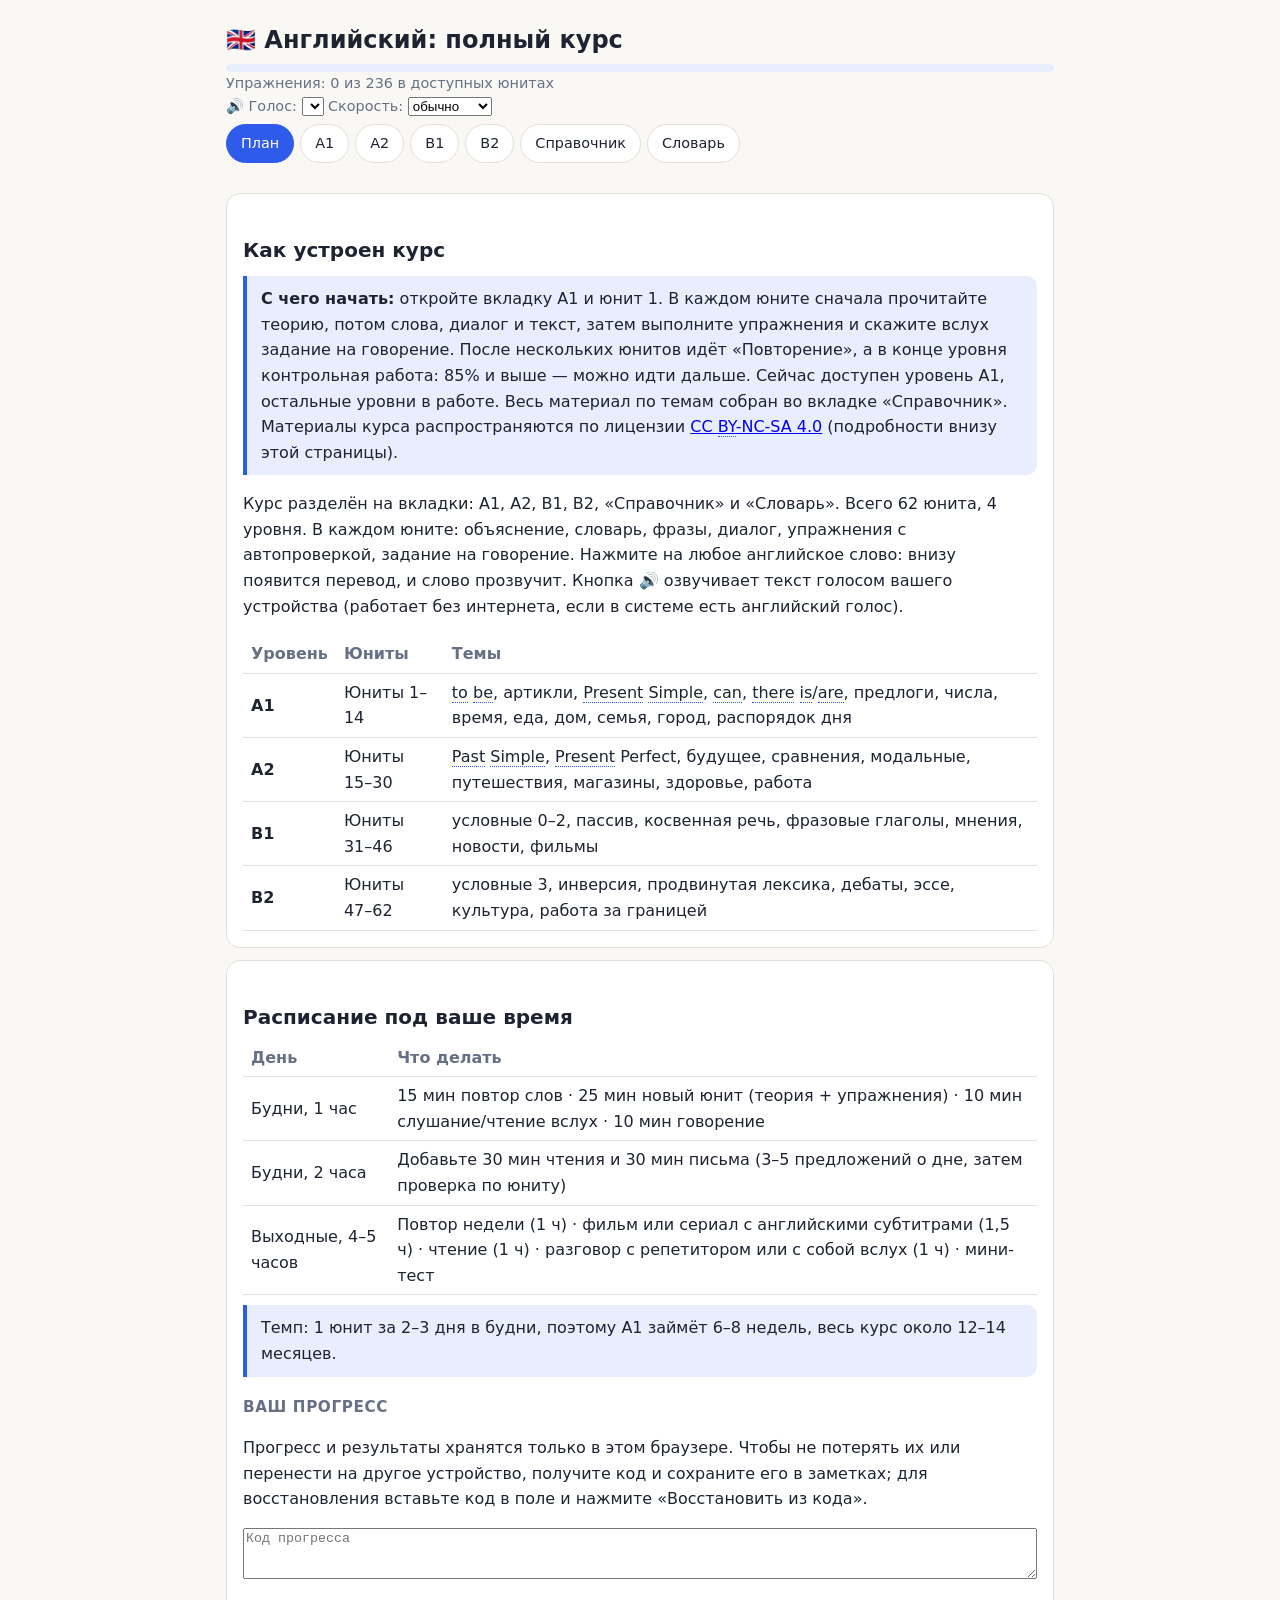
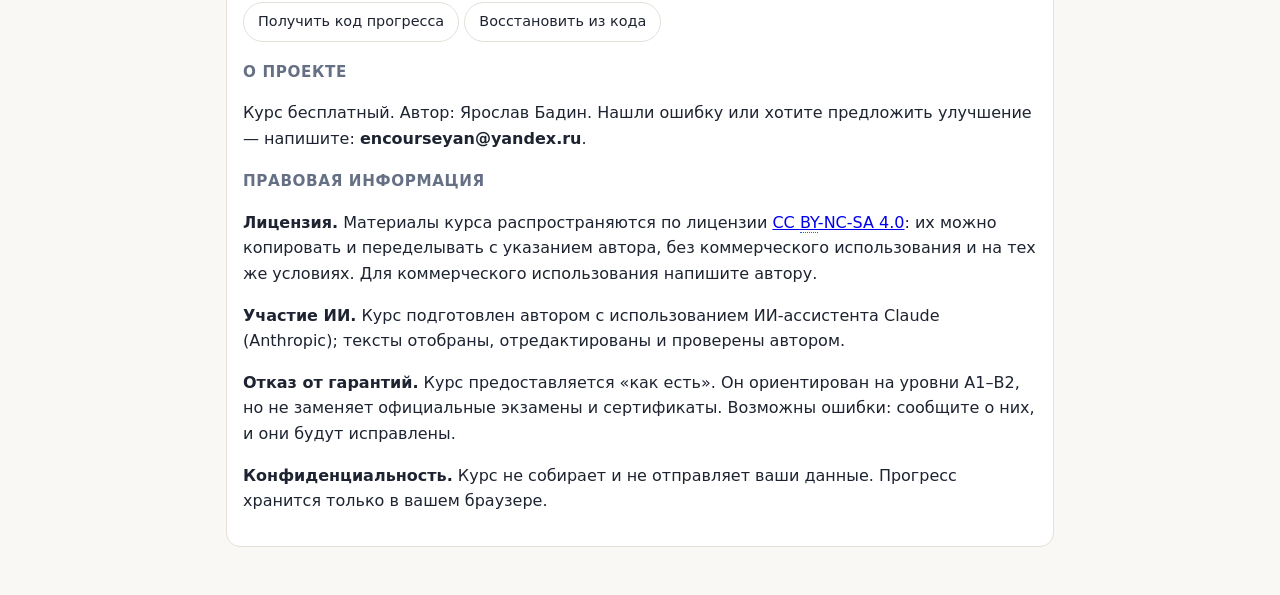
==== index.html @ 53c24121 "Rename english-course_0_1_17.html to index.html" ====
<!DOCTYPE html>
<html lang="ru"><head><meta charset="utf-8">
<meta name="viewport" content="width=device-width, initial-scale=1, viewport-fit=cover">
<title>Английский: полный курс (офлайн)</title>
<style>
:root{--bg:#faf8f4;--cd:#fff;--tx:#1d2330;--mu:#667085;--ac:#2f5bea;--a2:#e8eefe;--bd:#e4e0d8;--ok:#1f9d6b;--bad:#d64545}
@media (prefers-color-scheme:dark){:root{--bg:#14171f;--cd:#1c212c;--tx:#e8eaf0;--mu:#9aa3b5;--ac:#7c9bff;--a2:#242c45;--bd:#2d3444;--ok:#4cc995;--bad:#ff7b7b}}
*{box-sizing:border-box}body{margin:0;background:var(--bg);color:var(--tx);font:16px/1.6 system-ui,-apple-system,"Segoe UI",sans-serif;padding:env(safe-area-inset-top,0) 0 env(safe-area-inset-bottom,0)}
.w{max-width:860px;margin:0 auto;padding:16px 16px 48px}h1{font-size:1.5rem;margin:.2em 0}h2{font-size:1.25rem;margin:1.2em 0 .3em}h3{font-size:.95rem;color:var(--mu);text-transform:uppercase;letter-spacing:.04em;margin:1.2em 0 .3em}
nav{display:flex;gap:6px;overflow-x:auto;padding:6px 0}nav button,.b{border:1px solid var(--bd);background:var(--cd);color:var(--tx);padding:7px 14px;border-radius:999px;font:inherit;font-size:.9rem;cursor:pointer;flex:0 0 auto}
nav button.on{background:var(--ac);color:#fff;border-color:var(--ac)}nav button:disabled{opacity:.45}
.c{background:var(--cd);border:1px solid var(--bd);border-radius:14px;padding:16px;margin-top:12px}
.tip{border-left:4px solid var(--ac);background:var(--a2);padding:10px 14px;border-radius:0 10px 10px 0;margin:10px 0}.err{border-left-color:var(--bad)}
table{border-collapse:collapse;width:100%}td,th{border-bottom:1px solid var(--bd);padding:6px 8px;text-align:left}th{color:var(--mu)}
.wr{overflow-x:auto}.s{background:none;border:0;cursor:pointer;font-size:1.05rem}
.ex{padding:10px 0;border-bottom:1px solid var(--bd)}.ex:last-child{border:0}
.o{display:inline-block;margin:4px 6px 4px 0}.o.ok{background:var(--ok);color:#fff;border-color:var(--ok)}.o.no{background:var(--bad);color:#fff;border-color:var(--bad)}
input[type=text]{font:inherit;padding:6px 10px;border:1px solid var(--bd);border-radius:8px;background:var(--bg);color:var(--tx);width:min(260px,60%)}
.fb{font-size:.92rem;margin-top:4px}.good{color:var(--ok)}.bad{color:var(--bad)}.bar{height:8px;background:var(--a2);border-radius:9px;overflow:hidden}.bar i{display:block;height:100%;background:var(--ok);width:0}
.gw{border-bottom:1px dotted var(--ac);cursor:pointer}#gl{position:fixed;left:0;right:0;bottom:0;padding:10px 16px calc(10px + env(safe-area-inset-bottom,0px));background:var(--ac);color:#fff;display:none;z-index:9;text-align:center}.m{color:var(--mu);font-size:.9rem}ul{padding-left:1.2em}
h4{margin:14px 0 6px;font-size:1em;color:var(--ac)}</style></head><body><div class="w">
<h1>🇬🇧 Английский: полный курс</h1>
<div class="bar"><i id="pb"></i></div><div class="m" id="pt"></div>
<div class="m">🔊 Голос: <select id="vs"></select> Скорость: <select id="vr"><option value="0.7">медленно</option><option value="0.85">обычно</option><option value="1">быстро</option></select></div><nav id="nav"></nav><nav id="sub"></nav><div id="v"></div></div>
<div id="gl"></div><script>
var U=[
{t:"A1 · Юнит 1: Знакомство и глагол to be",
ex:"<p>В русском в настоящем времени глагола «быть» нет: «Я студент». В английском он <b>обязателен</b>: <b>I am</b> a student.</p><div class='wr'><table><tr><th>Кто</th><th>Форма</th><th>Кратко</th><th>Отрицание</th></tr><tr><td>I</td><td>am</td><td>I’m</td><td>I’m not</td></tr><tr><td>he / she / it</td><td>is</td><td>he’s</td><td>isn’t</td></tr><tr><td>you / we / they</td><td>are</td><td>you’re</td><td>aren’t</td></tr></table></div><p><b>Вопрос:</b> глагол выходит вперёд. <i>She is from Spain → Is she from Spain?</i> Ответы: <i>Yes, she is. / No, she isn’t.</i></p><div class='tip err'><b>Частая ошибка:</b> «I student», «She from Spain». Всегда добавляйте am/is/are.</div><h3>Личные местоимения: кто делает действие</h3><div class='wr'><table><tr><th>Лицо</th><th>Один</th><th>Несколько</th></tr><tr><td>1-е (говорящий)</td><td><b>I</b> — я</td><td><b>we</b> — мы</td></tr><tr><td>2-е (собеседник)</td><td><b>you</b> — ты / вы</td><td><b>you</b> — вы</td></tr><tr><td>3-е (о ком-то)</td><td><b>he</b> (он), <b>she</b> (она), <b>it</b> (оно)</td><td><b>they</b> — они</td></tr></table></div><ul><li><b>I</b> всегда пишется с большой буквы, даже в середине предложения.</li><li><b>Подлежащее обязательно.</b> В русском можно сказать «Живу в Москве», в английском нельзя: <i>I live in Moscow.</i> Нет подлежащего — нет предложения.</li><li><b>you</b> — и «ты», и «вы», и один человек, и много. Глагол всегда <i>are</i>: <i>You are kind</i> (даже если «ты» один).</li><li><b>he / she</b> — только люди (и иногда домашние животные, которых мы знаем). Вместо имени: <i>Anna is a teacher → She is a teacher.</i></li><li><b>it</b> — предметы, животные, явления и погода: <i>It is a book. It is cold. It is 5 o’clock.</i> Людей называть it нельзя.</li><li><b>they</b> — несколько людей, предметов или животных: <i>Tom and Anna → they; books → they.</i> Tom and I → <b>we</b>.</li></ul><h3>Сокращения: когда можно, когда нельзя</h3><p>В речи и неформальном письме: <i>I’m, he’s, they’re, isn’t</i>. <b>Нельзя сокращать</b> в конце короткого утвердительного ответа: <i>Yes, I am</i> (не <i>Yes, I’m</i>). Отрицательное сокращается свободно: <i>No, he isn’t.</i></p><h3>Местоимения в других ролях</h3><p>Если местоимение стоит <b>после глагола или предлога</b>, нужна объектная форма: <i>I like <b>her</b>. Come with <b>us</b>.</i> Перед существительным нужна притяжательная: <i>my book, her car</i>. Полная таблица всех форм — во вкладке «Справочник».</p><div class='tip err'><b>Путаница:</b> <i>its</i> (его/её, о предмете) и <i>it’s</i> (= it is). Проверка: подставьте «it is» — получается смысл? Значит it’s.</div><h3>Вопросительные слова</h3><div class='wr'><table><tr><th>Слово</th><th>Значение</th><th>Пример</th></tr><tr><td><b>what</b></td><td>что, какой</td><td>What is your name? — Как тебя зовут? (буквально: «Что есть твоё имя?»)</td></tr><tr><td><b>who</b></td><td>кто</td><td>Who is she? — Кто она?</td></tr><tr><td><b>where</b></td><td>где, куда</td><td>Where are you? — Где ты?</td></tr><tr><td><b>when</b></td><td>когда</td><td>When is the lesson? — Когда урок?</td></tr><tr><td><b>why</b></td><td>почему</td><td>Why are you tired? — Почему ты устал?</td></tr><tr><td><b>how</b></td><td>как</td><td>How are you? — Как дела? (буквально: «Как ты есть?»)</td></tr><tr><td><b>which</b></td><td>какой из, который</td><td>Which book is it? — Какая это книга (из этих)?</td></tr><tr><td><b>whose</b></td><td>чей</td><td>подробно в юните 8</td></tr></table></div><p><b>Как строить вопрос с to be:</b> вопросительное слово + am/is/are + подлежащее. <i>Where (где) + are (есть) + you (ты)? → Где ты?</i> Вопросительное слово всегда стоит <b>первым</b>. Ошибка: «Where you are?» — верно: <i>Where are you?</i> Возраст: <i>How old are you?</i> (буквально «Как стар ты есть?») — <i>I’m 28.</i></p><h3>Разбор фраз по словам</h3><div class='wr'><table><tr><th>Фраза</th><th>По словам</th><th>Смысл</th></tr><tr><td>Nice to meet you</td><td>nice (приятно) + to meet (встретить) + you (тебя)</td><td>Приятно познакомиться</td></tr><tr><td>Where are you from?</td><td>where (где) + are (есть) + you (ты) + from (из)</td><td>Откуда ты?</td></tr><tr><td>I’m fine, thanks</td><td>I’m (я есть) + fine (хорошо) + thanks (спасибо)</td><td>Я в порядке, спасибо</td></tr><tr><td>And you?</td><td>and (а) + you (ты)</td><td>А ты?</td></tr></table></div>",
v:[["hello","привет"],["goodbye","до свидания"],["please","пожалуйста"],["thank you","спасибо"],["sorry","извините"],["name","имя"],["from","из, от"],["student","студент"],["teacher","учитель"],["friend","друг"],["tired","уставший"],["happy","счастливый"]],
ph:[["My name is Anna.","Меня зовут Анна."],["I’m from Russia.","Я из России."],["Nice to meet you.","Приятно познакомиться."],["How are you?","Как дела?"],["I’m fine, thanks. And you?","Хорошо, спасибо. А ты?"],["Where are you from?","Откуда вы?"]],
dl:"— Hi! I’m Tom. What’s your name?<br>— Hello, Tom. My name is Anna. Nice to meet you.<br>— Nice to meet you too. Where are you from?<br>— I’m from Russia. And you?<br>— I’m from Canada.",
q:[{c:1,q:"Я студент → I ___ a student.",o:["is","am","are"],a:1,e:"С I всегда am."},{c:1,q:"She ___ from Spain.",o:["am","are","is"],a:2,e:"she → is."},{c:1,q:"«Ты из Польши?»",o:["You from Poland?","Are you from Poland?","You are from Poland?"],a:1,e:"Вопрос: Are + you."},{t:1,q:"They ___ my friends. (am/is/are)",a:["are"],e:"they → are."},{t:1,q:"We ___ not tired.",a:["are"],e:"we are not = we aren’t."},{t:1,q:"Переведите: Меня зовут Анна.",a:["my name is anna","my name’s anna"],e:"My name is Anna."},{t:1,q:"Исправьте ошибку: She from Spain.",a:["she is from spain","she’s from spain"],e:"Пропущен глагол is."},{t:1,q:"Переведите: Мы не устали.",a:["we are not tired","we aren’t tired","we’re not tired"],e:"We aren’t tired."},{t:1,q:"Переведите: Он не из Канады.",a:["he is not from canada","he isn’t from canada","he’s not from canada"],e:"He isn’t from Canada."},{c:1,q:"Anna and Tom are my friends. ___ are from Italy.",o:["He","She","They"],a:2,e:"Несколько людей → they."},{c:1,q:"The weather is nice. ___ is sunny today.",o:["He","It","They"],a:1,e:"Погода → it."},{c:1,q:"Is Tom happy? Yes, ___.",o:["he’s","he is","is he"],a:1,e:"В кратком утвердительном ответе не сокращаем."},{t:1,q:"Are you a teacher? Ответьте «нет»: No, ___.",a:["i am not","i’m not"],e:"No, I’m not (am not не сокращается как amn’t)."},{c:1,q:"I like Anna. I like ___.",o:["she","her","hers"],a:1,e:"После глагола — объектное her."},{c:1,q:"This is Tom. ___ car is red.",o:["He","His","Him"],a:1,e:"Перед существительным — his."},{t:1,q:"По тексту: где сейчас Ольга? (одно слово)",a:["berlin","in berlin"],e:"Now I’m in Berlin."},{t:1,q:"Замените Max and Lena местоимением: ___ are from Germany.",a:["they"],e:"They."}],
dt:"— Привет! Я Том. Как тебя зовут?<br>— Здравствуй, Том. Меня зовут Анна. Приятно познакомиться.<br>— Мне тоже приятно. Откуда ты?<br>— Я из России. А ты?<br>— Я из Канады.",rt:"Привет! Меня зовут Ольга. Мне 28 лет. Я из Казани, но сейчас я в Берлине. Я учитель. Мои друзья ‑ Макс и Лена. Они из Германии. Макс врач, а Лена студентка. Мы счастливы в Берлине. Это большой город.",sp:"Скажите вслух и запишите на диктофон: имя, откуда вы, как дела (5 предложений). Прослушайте и сравните с диалогом.",rd:"Hi! My name is Olga. I’m 28. I’m from Kazan, but now I’m in Berlin. I’m a teacher. My friends are Max and Lena. They are from Germany. Max is a doctor and Lena is a student. We are happy in Berlin. It is a big city."},
{t:"A1 · Юнит 2: Артикли a/an/the и множественное число",
ex:"<p>В русском артиклей нет, в английском они есть почти всегда перед существительным.</p><ul><li><b>a</b> + согласный звук: <i>a car, a book</i></li><li><b>an</b> + гласный звук: <i>an apple, an hour</i> (важен звук, не буква!)</li><li><b>the</b> — конкретный или уже известный предмет: <i>I have a car. The car is red.</i></li></ul><p><b>Множественное число:</b> +s (<i>books</i>); после s, x, ch, sh +es (<i>boxes</i>); согласная+y → ies (<i>city → cities</i>). Исключения: <i>man → men, woman → women, child → children, person → people</i>.</p><h3>Как выбрать артикль: пять вопросов</h3><p>В русском артиклей нет, поэтому их нужно <b>осознанно выбирать</b>. Задайте себе вопросы по порядку:</p><div class='wr'><table><tr><th>Вопрос</th><th>Ответ</th><th>Пример</th></tr><tr><td>1. Это существительное можно посчитать?</td><td>нет → без a/an</td><td>I drink water. (не a water)</td></tr><tr><td>2. Предмет один из многих и новый для собеседника?</td><td>a / an</td><td>I have a dog.</td></tr><tr><td>3. Собеседник знает, о каком речь (уже упоминали, он один, ясно из ситуации)?</td><td>the</td><td>The dog is big. Open the door, please.</td></tr><tr><td>4. Речь о множестве вообще?</td><td>без артикля</td><td>Dogs are friendly.</td></tr><tr><td>5. Это имя, город, страна, язык?</td><td>без артикля</td><td>Anna lives in Russia and speaks English.</td></tr></table></div><h3>a или an — по звуку, а не по букве</h3><p><b>an</b> стоит перед <b>гласным звуком</b>: <i>an apple, an umbrella, an hour</i> (h не читается). <b>a</b> — перед согласным звуком: <i>a university</i> (читается «юниверсити», начинается на звук [j]), <i>a European</i>, <i>a one-way ticket</i>.</p><h3>Где артикль не нужен</h3><ul><li>после притяжательных слов: <i>my car, her bag</i> (не <i>the my car</i>);</li><li>в устойчивых выражениях: <i>at home, at work, by bus, go to bed</i>;</li><li>с большинством названий стран и городов: <i>Russia, Paris</i>. Исключения: <i>the UK, the USA</i> (названия из нескольких частей — с the).</li></ul><h3>Множественное число: звук и исключения</h3><p>Окончание читается как [s] (<i>books</i>), [z] (<i>dogs, days</i>) или [ɪz] (<i>boxes, watches</i>). <b>Не меняются:</b> <i>sheep</i> (овца и овцы), <i>fish</i>. <b>Всегда во мн. числе:</b> <i>trousers, jeans, glasses, scissors</i> (брюки, джинсы, очки, ножницы): <i>These jeans are new.</i> Слово <b>people</b> — тоже множественное: <i>People are kind</i> (не <i>People is</i>, не <i>peoples</i>).</p><p>Ещё ошибки: «a information» (information — неисчисляемое, юнит 10), «the Russia», «an university».</p><div class='tip err'><b>Частая ошибка:</b> «I have car». Нужно: <i>I have a car.</i> А a/an не ставится во множественном числе: <i>I have two cars.</i></div><h3>Когда какой артикль</h3><ul><li><b>a / an</b> — один из многих, первое упоминание, профессия: <i>She is <b>a</b> doctor. I have <b>a</b> dog.</i> Только с исчисляемыми в единственном числе.</li><li><b>the</b> — собеседник знает, о каком предмете речь; второе упоминание; единственный в своём роде (<i>the sun, the moon</i>); превосходная степень (<i>the best</i>): <i>Close <b>the</b> door.</i></li><li><b>Без артикля</b> — множественное и неисчисляемое в общем смысле (<i>I like dogs, I like music</i>), имена и большинство стран и городов (<i>Anna, Spain, Paris</i>), языки, приёмы пищи (<i>have breakfast</i>), после my/your/his (<i>my car</i>, не <i>a my car</i>).</li></ul><h3>Правописание множественного числа</h3><div class='wr'><table><tr><th>Правило</th><th>Пример</th></tr><tr><td>обычно +s</td><td>book → books</td></tr><tr><td>s, x, ch, sh, o → +es</td><td>box → boxes, bus → buses</td></tr><tr><td>согласная + y → ies</td><td>city → cities (но day → days)</td></tr><tr><td>f / fe → ves</td><td>knife → knives</td></tr><tr><td>исключения</td><td>man → men, woman → women, child → children, person → people</td></tr></table></div><p>Звучание -s: после глухих звуков [s] (<i>books</i>), после звонких [z] (<i>bags</i>), после s, x, ch [ɪz] (<i>boxes</i>).</p>",
v:[["apple","яблоко"],["book","книга"],["car","машина"],["house","дом"],["city","город"],["day","день"],["bag","сумка"],["phone","телефон"],["key","ключ"],["table","стол"],["man","мужчина"],["child","ребёнок"]],
ph:[["I have a car.","У меня есть машина."],["It’s an apple.","Это яблоко."],["Where is the key?","Где ключ?"],["There are two bags.","Там две сумки."],["What’s this?","Что это?"],["It’s a phone.","Это телефон."]],
dl:"— What’s this?<br>— It’s a phone.<br>— Is it your phone?<br>— No, it isn’t. It’s a friend’s phone. The phone is in the bag.",
q:[{c:1,q:"I have ___ apple.",o:["a","an","the"],a:1,e:"Apple начинается с гласного звука."},{c:1,q:"She works for ___ hour.",o:["a","an"],a:1,e:"h в hour не читается, звук гласный."},{c:1,q:"I have ___ car. ___ car is red. (второй раз)",o:["a / The","the / A","an / The"],a:0,e:"Первое упоминание a, затем the."},{t:1,q:"Множественное число: box",a:["boxes"],e:"После x добавляем es."},{t:1,q:"Множественное число: child",a:["children"],e:"Исключение."},{t:1,q:"Множественное число: city",a:["cities"],e:"y → ies."},{c:1,q:"She is ___ doctor.",o:["a","an","the","—"],a:0,e:"Профессия: a."},{c:1,q:"I like ___ music.",o:["a","the","— (без артикля)"],a:2,e:"Неисчисляемое в общем смысле."},{c:1,q:"___ sun is hot.",o:["A","The","— (без артикля)"],a:1,e:"Единственный в своём роде."},{t:1,q:"Множественное число: knife",a:["knives"],e:"fe → ves."},{t:1,q:"Множественное число: woman",a:["women"],e:"Исключение."},{t:1,q:"Исправьте: I have car.",a:["i have a car"],e:"Нужен артикль a."},{t:1,q:"Исправьте: She is teacher.",a:["she is a teacher","she’s a teacher"],e:"Профессия: a teacher."},{t:1,q:"Переведите: У меня есть два ключа.",a:["i have two keys"],e:"Во множественном числе без a: two keys."}],
dt:"— Что это?<br>— Это телефон.<br>— Это твой телефон?<br>— Нет. Это телефон друга. Телефон лежит в сумке.",sp:"Оглядитесь и назовите вслух 10 предметов с артиклем: a table, a phone, an apple… Затем скажите то же во множественном числе.",rd:"I have a flat in Kazan. It is small. In the kitchen I have a table and two chairs. On the table I have an apple, a book and three pens. I have a cat. The cat is white. It likes boxes, but I don’t have a box.",rt:"У меня квартира в Казани. Она маленькая. На кухне у меня стол и два стула. На столе у меня яблоко, книга и три ручки. У меня есть кошка. Кошка белая. Она любит коробки, но у меня нет коробки."},
{t:"A1 · Юнит 3: Present Simple — привычки и факты",
ex:"<p><b>Present Simple</b> (простое настоящее) описывает то, что происходит <b>регулярно</b> или <b>всегда верно</b>: привычки, распорядок, факты. <i>I get up at seven.</i> — Я встаю в семь. <i>Water boils at 100°.</i> — Вода кипит при 100°.</p><h3>Утверждение</h3><div class='wr'><table><tr><th>Кто</th><th>Форма</th><th>Пример</th></tr><tr><td>I / you / we / they</td><td>глагол без изменений</td><td>I work. — Я работаю.</td></tr><tr><td>he / she / it</td><td>глагол + <b>s</b></td><td>She works. — Она работает.</td></tr></table></div><p><b>Правописание -s:</b> обычно +s (<i>works, reads</i>); после s, sh, ch, x, o → +es (<i>watches, goes</i>); согласная + y → ies (<i>study → studies</i>); особый случай: <i>have → has</i>.</p><h3>Отрицание и вопрос: помощник do / does</h3><div class='wr'><table><tr><th></th><th>I / you / we / they</th><th>he / she / it</th></tr><tr><td>Отрицание</td><td>I <b>don’t</b> (do not) work.</td><td>She <b>doesn’t</b> (does not) work.</td></tr><tr><td>Вопрос</td><td><b>Do</b> you work?</td><td><b>Does</b> she work?</td></tr><tr><td>Краткий ответ</td><td>Yes, I do. / No, I don’t.</td><td>Yes, she does. / No, she doesn’t.</td></tr></table></div><ul><li>Для отрицания и вопроса нужен помощник <b>do</b> (для he/she/it — <b>does</b>). Он сам «забирает» окончание -s, поэтому основной глагол остаётся <b>без -s</b>: <i>She doesn’t work</i> (не <i>works</i>), <i>Does she work?</i></li><li>Вопросительное слово ставится в начало: <i>Where do you live?</i> — Где ты живёшь? <i>What does he do?</i> — Кем он работает?</li></ul><h3>Слова-маркеры частоты</h3><p><b>always</b> (всегда), <b>usually</b> (обычно), <b>often</b> (часто), <b>sometimes</b> (иногда), <b>never</b> (никогда), <b>every day</b> (каждый день). Место этих слов в предложении и отрицание с ними разобраны в юните 14.</p><h3>Почему -s только у he / she / it</h3><p>В русском глагол меняется почти для каждого лица (<i>я пишу, ты пишешь, он пишет</i>). В английском от старой системы осталась одна форма: <b>третье лицо единственного числа</b> (he, she, it и любое одно существительное: <i>Tom works, the bus stops</i>). Для всех остальных лиц глагол не меняется. Правило: <i>один человек или предмет, о котором говорим</i> → глагол с -s.</p><h3>Как читается окончание</h3><div class='wr'><table><tr><th>Звук</th><th>После чего</th><th>Примеры</th></tr><tr><td>[s]</td><td>глухих согласных</td><td>works, stops</td></tr><tr><td>[z]</td><td>звонких согласных и гласных</td><td>reads, plays, goes</td></tr><tr><td>[ɪz]</td><td>s, sh, ch, x, z</td><td>watches, washes, mixes</td></tr></table></div><p>К правилам правописания добавьте: после <b>o</b> тоже -es (<i>go → goes, do → does</i>).</p><h3>Когда Present Simple, а когда НЕТ</h3><div class='wr'><table><tr><th>Используем</th><th>Пример</th></tr><tr><td>привычки и распорядок</td><td>I start work at nine.</td></tr><tr><td>постоянные факты</td><td>The sun rises in the east.</td></tr><tr><td>постоянное состояние</td><td>She lives in Rome. I know him.</td></tr><tr><td>расписания</td><td>The train leaves at six.</td></tr></table></div><p><b>Не используем</b>, когда действие идёт <b>прямо сейчас</b>: «Сейчас он спит» — <i>He is sleeping</i> (юнит 9), а не <i>He sleeps now</i>.</p><h3>Вопрос к подлежащему</h3><p>Если спрашиваем <b>кто</b> совершает действие, do/does <b>не нужен</b>: <i>Who lives here?</i> — Кто здесь живёт? <i>Who works at the bank?</i> — Tom does. Глагол остаётся с -s, как после he/she: <i>who</i> считается за одно лицо.</p><div class='tip err'><b>Ошибки русскоговорящих:</b> «Who does live here?» (нужно Who lives here?), «She is always late» переводят как «She always is late» (always после is). В русском отрицание «не» ставится перед глаголом, а в английском оно прикрепляется к <b>do/does</b>, и глагол остаётся без -s.</div>",
v:[["get up","вставать"],["eat","есть, кушать"],["drink","пить"],["go","идти, ехать"],["watch","смотреть"],["read","читать"],["study","учиться, изучать"],["play","играть"],["cook","готовить"],["breakfast","завтрак"],["always","всегда"],["never","никогда"]],
ph:[["I get up at seven.","Я встаю в семь."],["She doesn’t drink coffee.","Она не пьёт кофе."],["Do you speak English?","Ты говоришь по-английски?"],["What do you do?","Кем вы работаете?"],["He usually goes to work by bus.","Он обычно ездит на работу на автобусе."],["Where does she live?","Где она живёт?"]],
dl:"— What do you do, Anna?<br>— I’m a teacher. I work at a school.<br>— Do you like it?<br>— Yes, I do. I always get up at seven and I usually eat breakfast at home.<br>— Does your husband work too?<br>— No, he doesn’t. He studies at university.",
dt:"— Кем ты работаешь, Анна?<br>— Я учитель. Я работаю в школе.<br>— Тебе нравится?<br>— Да. Я всегда встаю в семь и обычно завтракаю дома.<br>— Твой муж тоже работает?<br>— Нет. Он учится в университете.",
q:[{c:1,q:"She ___ in London.",o:["live","lives","is live"],a:1,e:"she → глагол + s."},{c:1,q:"He ___ tea. (он не пьёт чай)",o:["don’t drink","doesn’t drink","doesn’t drinks"],a:1,e:"doesn’t + глагол без s."},{c:1,q:"___ you speak English?",o:["Do","Does","Are"],a:0,e:"you → Do."},{c:1,q:"Does she ___ English?",o:["speak","speaks","speaking"],a:0,e:"После does глагол без s."},{c:1,q:"Выберите верный порядок слов:",o:["She always is late.","She is always late.","Always she is late."],a:1,e:"После to be: is always."},{t:1,q:"My brother ___ (watch) TV every day.",a:["watches"],e:"watch → watches."},{t:1,q:"She ___ (study) at university.",a:["studies"],e:"y → ies."},{t:1,q:"Исправьте: He don’t like tea.",a:["he doesn’t like tea","he does not like tea"],e:"he → doesn’t."},{t:1,q:"Исправьте: Does she works here?",a:["does she work here"],e:"После does без s."},{t:1,q:"Переведите: Они не живут в Берлине.",a:["they don’t live in berlin","they do not live in berlin"],e:"They don’t live in Berlin."},{t:1,q:"Переведите вопрос: Где ты живёшь?",a:["where do you live"],e:"Where + do + you + live?"},{t:1,q:"Does Tom play football? Ответьте «да»: Yes, ___.",a:["he does"],e:"Yes, he does."}],
sp:"Расскажите вслух о своём дне: 6 предложений со словами always, usually, never. Затем задайте себе 3 вопроса: Do you…? Where do you…? What do you do?",rd:"Anna works in a shop. She gets up at seven o’clock. She drinks tea and eats bread for breakfast. She doesn’t drink coffee. Her brother Tom doesn’t work. He studies at university. He plays football on Saturday. Anna and Tom don’t watch TV in the morning.",rt:"Анна работает в магазине. Она встаёт в семь часов. На завтрак она пьёт чай и ест хлеб. Она не пьёт кофе. Её брат Том не работает. Он учится в университете. По субботам он играет в футбол. Анна и Том не смотрят телевизор по утрам."},
{t:"A1 · Юнит 4: can — уметь, мочь, просить",
ex:"<p><b>can</b> — особый (модальный) глагол. Он значит «<b>уметь</b>», «<b>мочь</b>», «<b>можно ли</b>». Три основные ситуации:</p><ul><li><b>Умение:</b> <i>I can swim.</i> — Я умею плавать.</li><li><b>Возможность:</b> <i>I can help you.</i> — Я могу вам помочь.</li><li><b>Просьба или разрешение:</b> <i>Can I open the window?</i> — Можно открыть окно? <i>Can you help me?</i> — Вы можете мне помочь?</li></ul><h3>Правила</h3><div class='wr'><table><tr><th>Форма</th><th>Пример</th><th>Перевод</th></tr><tr><td>Утверждение</td><td>She <b>can</b> sing.</td><td>Она умеет петь.</td></tr><tr><td>Отрицание</td><td>She <b>can’t</b> (cannot) sing.</td><td>Она не умеет петь.</td></tr><tr><td>Вопрос</td><td><b>Can</b> she sing?</td><td>Она умеет петь?</td></tr><tr><td>Краткий ответ</td><td>Yes, she <b>can</b>. / No, she <b>can’t</b>.</td><td>Да. / Нет.</td></tr></table></div><ul><li><b>can одинаково для всех лиц.</b> Окончания -s нет: <i>he can</i>, не <i>he cans</i>.</li><li>После can стоит глагол <b>без to</b>: <i>I can swim</i>, не <i>I can to swim</i>.</li><li>Помощник do/does <b>не нужен</b>: вопрос образуется перестановкой: <i>Can you drive?</i>, не <i>Do you can drive?</i></li><li>Отрицание пишется <b>can’t</b> или слитно <b>cannot</b> (но не «can not»).</li><li>Прошедшее время: <b>could</b>. <i>I could swim when I was five.</i> Вежливая просьба: <i>Could you help me?</i> звучит мягче, чем <i>Can you…?</i></li></ul><h3>Умею и могу: в английском одно слово</h3><p>Русский различает «<b>умею</b>» и «<b>могу</b>», а английский использует <b>can</b> для обоих: <i>I can swim</i> (умею), <i>I can come at six</i> (могу, у меня есть возможность). Но «знать язык» — это <b>know</b>: <i>I know English</i>, а «могу говорить» — <i>I can speak English</i>.</p><h3>Просьбы: can, could, may</h3><div class='wr'><table><tr><th>Фраза</th><th>Тон</th><th>Когда</th></tr><tr><td>Can I open the window?</td><td>обычный</td><td>друзья, коллеги, кафе</td></tr><tr><td>Could I open the window?</td><td>вежливый</td><td>незнакомые люди, просьбы</td></tr><tr><td>May I open the window?</td><td>формальный</td><td>начальство, официальная обстановка</td></tr></table></div><p>Ответ на просьбу: <i>Sure. / Of course. / Sorry, I can’t.</i></p><h3>Can с глаголами восприятия</h3><p>Глаголы <b>see, hear, smell, taste</b> обычно идут с can и без Continuous: <i>I can see a bird.</i> — Я вижу птицу. <i>I can hear music.</i> — Я слышу музыку. Не говорим «I am seeing a bird».</p><h3>Как звучит can</h3><p>В середине фразы <b>can</b> почти не ударяется и звучит слабо [kən]: <i>I can swim</i>. В коротком ответе — полно: <i>Yes, I can</i> [kæn]. Отрицание <b>can’t</b> всегда ударное и чёткое, поэтому на слух can и can’t различают именно по <b>ударению и долготе гласного</b>, а не по слышимому «t». Тренируйте на парах: <i>I can swim — I can’t swim</i>.</p><p>Ещё ошибки: «I can swim good» (нужно well — наречие), «Can you to help me?», «I don’t can find it» (нужно I can’t find it).</p><h3>Можно и нельзя</h3><p>Can и can’t выражают и разрешение: <i>You can park here.</i> — Здесь можно парковаться. <i>You can’t smoke here.</i> — Здесь нельзя курить. Так пишут на табличках и говорят в общественных местах. Для запрета в команде есть ещё <i>Don’t…</i> (юнит 13): <i>Don’t park here.</i></p><div class='tip err'><b>Частые ошибки:</b> «I can to swim», «He cans», «Do you can swim?», «I can’t to go».</div>",
v:[["swim","плавать"],["sing","петь"],["drive","водить машину"],["run","бегать"],["write","писать"],["open","открывать"],["window","окно"],["bike","велосипед"],["guitar","гитара"],["well","хорошо (умело)"],["fast","быстро"],["very","очень"]],
ph:[["Can you help me?","Вы можете мне помочь?"],["Can I have a coffee, please?","Можно мне кофе, пожалуйста?"],["I can’t hear you.","Я вас не слышу."],["I can speak a little English.","Я немного говорю по-английски."],["Can you speak more slowly?","Вы можете говорить медленнее?"],["Can I pay by card?","Можно заплатить картой?"]],
dl:"— Can you swim?<br>— Yes, I can. I can swim very well. Can you?<br>— No, I can’t. But I can ride a bike and I can play the guitar.<br>— Can you play now?<br>— Sorry, I can’t. I’m tired.",
dt:"— Ты умеешь плавать?<br>— Да, умею. Я очень хорошо плаваю. А ты?<br>— Нет, не умею. Но я умею ездить на велосипеде и играть на гитаре.<br>— Ты можешь сыграть сейчас?<br>— Извини, не могу. Я устал.",
q:[{c:1,q:"He ___ swim.",o:["can","cans","can to"],a:0,e:"Без -s и без to."},{c:1,q:"She can ___.",o:["sings","sing","to sing"],a:1,e:"После can глагол без to и без -s."},{c:1,q:"Вопрос «Ты умеешь водить?»",o:["Do you can drive?","Can you drive?","You can drive?"],a:1,e:"Вопрос: Can + you + глагол."},{c:1,q:"I ___ hear you. (я не слышу)",o:["don’t can","can’t","not can"],a:1,e:"Отрицание: can’t."},{c:1,q:"Вежливая просьба на английском:",o:["Can you speak more slowly?","You speak slowly.","Do you speak slowly can?"],a:0,e:"Can you + глагол…?"},{t:1,q:"Переведите: Я умею готовить.",a:["i can cook"],e:"I can cook."},{t:1,q:"Переведите: Он не умеет плавать.",a:["he can’t swim","he cannot swim"],e:"He can’t swim."},{t:1,q:"Исправьте: She can to play the guitar.",a:["she can play the guitar"],e:"После can нет to."},{t:1,q:"Исправьте: Does he can run fast?",a:["can he run fast"],e:"Вопрос с can без does."},{t:1,q:"Переведите: Можно открыть окно?",a:["can i open the window"],e:"Can I open the window?"},{t:1,q:"Can she swim? Ответьте «нет»: No, ___.",a:["she can’t","she cannot"],e:"No, she can’t."},{t:1,q:"Переведите: Я немного говорю по-английски.",a:["i can speak a little english","i speak a little english"],e:"I can speak a little English."}],
sp:"Скажите вслух 6 предложений: что вы умеете и не умеете (I can… / I can’t…). Потом отработайте 3 вежливые просьбы из раздела «Готовые фразы».",rd:"My friend Sam can swim and ride a bike, but he can’t drive a car. He can speak English and a little Spanish. He can’t sing, but he can play the guitar. Can you play an instrument? Can you cook? I can cook pasta, but I can’t cook fish.",rt:"Мой друг Сэм умеет плавать и ездить на велосипеде, но не умеет водить машину. Он говорит по-английски и немного по-испански. Он не умеет петь, но умеет играть на гитаре. Умеете ли вы играть на каком-нибудь инструменте? Умеете ли вы готовить? Я умею готовить пасту, но не умею готовить рыбу."},
{t:"A1 · Юнит 5: Числа, время, дни недели",
ex:"<h3>Числа</h3><div class='wr'><table><tr><th>0–10</th><td>0 zero · 1 one · 2 two · 3 three · 4 four · 5 five · 6 six · 7 seven · 8 eight · 9 nine · 10 ten</td></tr><tr><th>11–19</th><td>eleven · twelve · thirteen · fourteen · fifteen · sixteen · seventeen · eighteen · nineteen</td></tr><tr><th>Десятки</th><td>20 twenty · 30 thirty · 40 forty · 50 fifty · 60 sixty · 70 seventy · 80 eighty · 90 ninety</td></tr><tr><th>Крупные</th><td>100 a hundred · 1000 a thousand</td></tr></table></div><ul><li><b>21–99:</b> десяток + дефис + единица: <i>twenty-one, forty-seven</i>.</li><li><b>Сотни:</b> между сотней и остатком ставится <b>and</b>: <i>125 = a hundred and twenty-five</i>.</li><li><b>-teen и -ty различаются ударением:</b> thir<b>teen</b> (13, ударение на конце) и <b>thir</b>ty (30, ударение в начале). На слух их путают чаще всего.</li><li>Возраст: <i>I’m twenty-eight.</i> (слова «years old» можно не добавлять). Вопрос: <i>How old are you?</i></li></ul><h3>Время</h3><div class='wr'><table><tr><th>Время</th><th>Английский</th><th>Логика</th></tr><tr><td>7:00</td><td>It’s seven <b>o’clock</b>.</td><td>ровно семь</td></tr><tr><td>7:30</td><td>It’s <b>half past</b> seven.</td><td>«половина после семи»</td></tr><tr><td>7:15</td><td>It’s a <b>quarter past</b> seven.</td><td>четверть после семи</td></tr><tr><td>7:45</td><td>It’s a <b>quarter to</b> eight.</td><td>четверть до восьми</td></tr><tr><td>7:10</td><td>It’s ten <b>past</b> seven.</td><td>1–30 минут: past (после)</td></tr><tr><td>7:40</td><td>It’s twenty <b>to</b> eight.</td><td>31–59 минут: to (до следующего часа)</td></tr></table></div><p>Вопрос: <i>What time is it?</i> (Сколько времени?). Здесь подлежащее <b>it</b>: «это» о времени. С Present Simple: <i>What time do you get up?</i> — Во сколько ты встаёшь?</p><h3>Предлоги времени: at / on / in</h3><ul><li><b>at</b> — точное время и отдельные выражения: <i>at seven, at night, at the weekend</i></li><li><b>on</b> — дни и даты: <i>on Monday, on my birthday</i></li><li><b>in</b> — части дня, месяцы, годы: <i>in the morning, in May, in 2026</i></li></ul><p>Дни недели (с большой буквы): Monday (пн), Tuesday (вт), Wednesday (ср), Thursday (чт), Friday (пт), Saturday (сб), Sunday (вс).</p><h3>Большие числа, годы, телефоны</h3><ul><li><b>1,000</b> — запятая отделяет тысячи (<i>one thousand</i>); десятичная <b>точка</b>: <i>3.5 = three point five</i>.</li><li><b>Годы</b> читаются парами: <i>1999 — nineteen ninety-nine, 2026 — twenty twenty-six</i>.</li><li><b>Телефон</b> называют по цифрам: <i>0 — zero</i> или <i>oh</i> (в британском). <i>555-0142 — five five five, oh one four two.</i></li></ul><h3>Даты</h3><p>Пишем и говорим: <i>May 5th</i> (США) или <i>5 May / the fifth of May</i> (Британия). Числа вида 03/04 читают <b>по-разному</b>: в Британии это 3 апреля (день/месяц), в США — 4 марта (месяц/день). В международной переписке пишите месяц словом. Вопросы: <i>What’s the date today?</i> — Какое сегодня число? <i>What day is it?</i> — Какой день недели? <i>When is your birthday? — It’s on May 5th.</i></p><h3>Часы: два формата</h3><p>В разговоре используют 12-часовой формат с <b>a.m.</b> (до полудня) и <b>p.m.</b> (после): <i>7 a.m., 6:30 p.m.</i> В расписаниях встречается 24-часовой: <i>18:30</i>, а читают его как <i>six thirty</i> или <i>eighteen thirty</i>. Есть слова <b>noon</b> (полдень) и <b>midnight</b> (полночь). Минуты можно говорить цифрами: <i>7:55 — seven fifty-five</i> = <i>five to eight</i>.</p><p>Ещё ошибки: «How much time is it?» (нужно What time is it?), «It’s five hours» (нужно It’s five o’clock), «in the weekend» (at the weekend в Британии, on the weekend в США).</p><div class='tip err'><b>Частые ошибки:</b> «in Monday» (нужно on), «at the morning» (нужно in), «It’s half seven» как перевод «половина седьмого» (в английском половина <i>после</i> часа: 7:30 = half past seven).</div>",
v:[["minute","минута"],["week","неделя"],["month","месяц"],["year","год"],["afternoon","время после полудня"],["night","ночь"],["early","рано"],["weekend","выходные"],["birthday","день рождения"],["number","номер, число"],["Monday","понедельник"],["Sunday","воскресенье"]],
ph:[["What time is it?","Сколько времени?"],["It’s half past seven.","Половина восьмого (7:30)."],["What time do you get up?","Во сколько ты встаёшь?"],["See you on Monday.","Увидимся в понедельник."],["How old are you?","Сколько тебе лет?"],["It’s fifteen pounds.","Это стоит пятнадцать фунтов."]],
dl:"— Excuse me, what time is it?<br>— It’s half past seven.<br>— Thank you. What time does the bank open?<br>— It opens at nine on Monday and at ten on Saturday.",
dt:"— Извините, сколько времени?<br>— Половина восьмого.<br>— Спасибо. Во сколько открывается банк?<br>— В понедельник он открывается в девять, а в субботу в десять.",
q:[{t:1,q:"Напишите словами: 15",a:["fifteen"],e:"15 = fifteen."},{t:1,q:"Напишите словами: 30",a:["thirty"],e:"30 = thirty."},{t:1,q:"Напишите словами: 47",a:["forty-seven","forty seven"],e:"forty-seven (forty без u)."},{c:1,q:"Выберите число 13:",o:["thirty","thirteen"],a:1,e:"thirteen = 13, thirty = 30."},{c:1,q:"6:45 по-английски:",o:["a quarter to seven","a quarter past six","half past six"],a:0,e:"Без пятнадцати семь = a quarter to seven."},{t:1,q:"7:30 — It’s half ___ seven.",a:["past"],e:"half past seven."},{t:1,q:"8:00 — It’s eight ___.",a:["o’clock"],e:"o’clock = ровно."},{c:1,q:"I get up ___ seven.",o:["at","on","in"],a:0,e:"Точное время → at."},{c:1,q:"See you ___ Monday.",o:["at","on","in"],a:1,e:"Дни недели → on."},{c:1,q:"I work ___ the morning.",o:["at","on","in"],a:2,e:"Части дня → in."},{t:1,q:"Переведите: Сколько времени?",a:["what time is it","what’s the time"],e:"What time is it?"},{t:1,q:"Переведите: Мне двадцать пять лет.",a:["i’m twenty-five","i am twenty-five","i’m twenty five","i am twenty five"],e:"I’m twenty-five."}],
sp:"Назовите вслух числа от 1 до 20, затем десятки до 100. Потом произнесите время на часах пять раз в течение дня: It’s…",rd:"It is Monday. It is half past seven. Ben gets up at seven. His lesson is at nine o’clock. On Tuesday and Thursday he has English. On Saturday he has a party at eight in the evening. Sunday is a free day. He has twenty-five euros.",rt:"Сегодня понедельник. Половина восьмого. Бен встаёт в семь. Его урок в девять часов. По вторникам и четвергам у него английский. В субботу в восемь вечера у него вечеринка. Воскресенье — свободный день. У него двадцать пять евро."},
{t:"A1 · Юнит 6: There is / There are — что где находится",
ex:"<p>Чтобы сказать, что что-то <b>есть</b> или <b>находится</b> в каком-то месте, английский использует конструкцию <b>there is / there are</b>. Русское «В комнате есть стол» нельзя перевести слово в слово: <i>In the room is a table</i> — неверно. Верно: <i>There is a table in the room.</i></p><div class='wr'><table><tr><th></th><th>Один предмет</th><th>Несколько</th></tr><tr><td>Утверждение</td><td>There <b>is</b> a book. (There’s)</td><td>There <b>are</b> two books.</td></tr><tr><td>Отрицание</td><td>There <b>isn’t</b> a book.</td><td>There <b>aren’t</b> any books.</td></tr><tr><td>Вопрос</td><td><b>Is</b> there a book?</td><td><b>Are</b> there any books?</td></tr><tr><td>Краткий ответ</td><td>Yes, there is. / No, there isn’t.</td><td>Yes, there are. / No, there aren’t.</td></tr></table></div><ul><li><b>there</b> здесь не значит «там»: это формальное слово-подлежащее. Глагол is/are согласуется с <b>первым существительным после него</b>: <i>There is a pen and two books.</i></li><li><b>a / an</b> ставится с одним предметом: <i>There is a sofa.</i> Для нескольких — числительное или some: <i>There are three chairs. There are some shelves.</i></li><li><b>some</b> — в утверждении; <b>any</b> — в отрицании и вопросе: <i>There are some books. There aren’t any books. Are there any books?</i> Эти слова работают и с неисчисляемыми: <i>Is there any milk?</i></li><li>Количество спрашиваем так: <i>How many books are there?</i> (сколько книг есть).</li></ul><h3>There is или It is?</h3><p><b>There is</b> — сообщаем, что что-то существует (впервые упоминаем): <i>There is a bank near here.</i> <b>It is</b> — говорим о том, что уже известно: <i>It is big.</i></p><h3>Есть = there is, иметь = have</h3><p>Русское «есть» бывает двух видов, и английский их различает. <b>Существует или находится</b> → <i>there is / are</i>: <i>There is a museum in our city.</i> <b>Принадлежит кому-то</b> → <i>have / has</i>: <i>I have a bike.</i> Сравните: «В квартире есть балкон» (<i>There is a balcony in the flat</i>) и «У меня есть квартира» (<i>I have a flat</i>).</p><h3>Порядок слов</h3><p>Русская фраза часто начинается с места: «В парке есть озеро». Английская чаще идёт так: <b>There is + что + где</b>: <i>There is a lake in the park.</i> Место в конце — это обычный порядок.</p><h3>There is no… — «нет»</h3><p>Отрицание можно сказать двумя способами с тем же смыслом: <i>There isn’t any milk.</i> = <i>There is no milk.</i> После <b>no</b> any не нужен: <i>There are no chairs.</i> (не <i>no any chairs</i>). Вариант с <i>no</i> звучит чуть сильнее.</p><h3>Количество и вопросы</h3><ul><li><b>How many … are there?</b> — Сколько их? Ответ: <i>There are three. / There aren’t any.</i></li><li>Много: <i>There are <b>a lot of</b> people.</i> (в утверждении лучше a lot of, чем many).</li><li>Неисчисляемые тоже идут с is: <i>There is some water. Is there any bread?</i></li></ul><h3>Сокращения и ответы</h3><p>В речи и в письме: <i>There’s a bank.</i> Форма <i>there’re</i> в письме не пишется, говорят <i>there are</i>. Краткие ответы не сокращаются в утверждении: <i>Yes, there is.</i> (не <i>Yes, there’s</i>), но в отрицании можно: <i>No, there isn’t.</i></p><p>Ещё ошибки: «There have two chairs», «There is many people» (нужно There are many people), «It is a bank near here» (нужно There is a bank near here).</p><div class='tip err'><b>Частые ошибки:</b> «There is two chairs» (нужно are), «Have a table in the room» (нужно There is), «Are there some books?» (в вопросе any), «There aren’t some» (нужно any).</div>",
v:[["room","комната"],["kitchen","кухня"],["bedroom","спальня"],["bed","кровать"],["chair","стул"],["sofa","диван"],["shelf","полка (мн.: shelves)"],["wall","стена"],["under","под"],["behind","за, позади"],["next to","рядом с"],["between","между"]],
ph:[["There is a bank near here.","Рядом есть банк."],["Is there a toilet here?","Здесь есть туалет?"],["There are two bedrooms.","Там две спальни."],["Are there any restaurants here?","Здесь есть рестораны?"],["There isn’t any milk.","Молока нет."],["The phone is under the bed.","Телефон под кроватью."]],
dl:"— Is there a bank near here?<br>— Yes, there is. It’s next to the bus station.<br>— Are there any restaurants?<br>— Yes, there are two restaurants. There isn’t a cafe on this street.",
dt:"— Здесь рядом есть банк?<br>— Да, есть. Он рядом с автобусной станцией.<br>— Есть ли рестораны?<br>— Да, есть два ресторана. Кафе на этой улице нет.",
q:[{c:1,q:"There ___ a book on the table.",o:["is","are","have"],a:0,e:"Один предмет → is."},{c:1,q:"There ___ two chairs in the room.",o:["is","are","has"],a:1,e:"Несколько → are."},{c:1,q:"___ there a bank near here?",o:["Are","Is","Do"],a:1,e:"Вопрос: Is there…?"},{c:1,q:"There aren’t ___ apples.",o:["some","any","a"],a:1,e:"В отрицании any."},{c:1,q:"Is there ___ milk in the kitchen?",o:["some","any","an"],a:1,e:"В вопросе any."},{c:1,q:"«В комнате есть стол» по-английски:",o:["In the room is a table.","There is a table in the room.","The room has a table there."],a:1,e:"There is + предмет + место."},{t:1,q:"There ___ three beds. (is/are)",a:["are"],e:"Несколько → are."},{t:1,q:"Исправьте: There is two chairs.",a:["there are two chairs"],e:"Два стула → are."},{t:1,q:"Переведите: Здесь рядом есть банк?",a:["is there a bank near here"],e:"Is there a bank near here?"},{t:1,q:"Переведите: В комнате нет дивана.",a:["there isn’t a sofa in the room","there is no sofa in the room","there’s no sofa in the room"],e:"There isn’t a sofa in the room."},{t:1,q:"Are there any shelves? Ответьте «нет»: No, ___.",a:["there aren’t"],e:"No, there aren’t."},{t:1,q:"How ___ books are there on the table?",a:["many"],e:"How many + исчисляемое."}],
sp:"Опишите вслух свою комнату: 6 предложений (There is… There are… There isn’t… ). Затем задайте себе 2 вопроса: Is there…? Are there any…?",rd:"There is a big park near my house. There is a lake in the park and there are two bridges over the lake. There are many trees and some benches. There isn’t a café, but there is a small shop. There aren’t any cars in the park.",rt:"Рядом с моим домом большой парк. В парке есть озеро, а над озером два моста. Там много деревьев и несколько скамеек. Кафе нет, но есть маленький магазин. В парке нет машин."},
{t:"A1 · Юнит 7: Предлоги места — in, on, at и другие",
ex:"<p>Предлог места отвечает на вопрос <b>Where?</b> (где?). В английском выбор предлога зависит не от слова, а от <b>типа места</b>.</p><div class='wr'><table><tr><th>Предлог</th><th>Когда</th><th>Примеры</th></tr><tr><td><b>in</b></td><td>внутри, в замкнутом пространстве, в городе или стране</td><td>in the room — в комнате · in London — в Лондоне · in a car — в машине</td></tr><tr><td><b>on</b></td><td>на поверхности или линии; в общественном транспорте</td><td>on the table — на столе · on the wall — на стене · on the bus — в автобусе</td></tr><tr><td><b>at</b></td><td>точка, место действия, адрес</td><td>at home — дома · at work — на работе · at the station — на станции · at the door — у двери</td></tr></table></div><h3>Другие предлоги места</h3><div class='wr'><table><tr><th>Предлог</th><th>Значение</th><th>Пример</th></tr><tr><td>in front of</td><td>перед</td><td>The car is in front of the hotel.</td></tr><tr><td>behind</td><td>позади</td><td>The park is behind the hotel.</td></tr><tr><td>opposite</td><td>напротив</td><td>The shop is opposite the bank.</td></tr><tr><td>next to</td><td>рядом с</td><td>The bank is next to the shop.</td></tr><tr><td>above</td><td>над (не касаясь)</td><td>The picture is above the sofa.</td></tr><tr><td>under</td><td>под</td><td>The key is under the table.</td></tr><tr><td>far from</td><td>далеко от</td><td>The airport is far from the city.</td></tr></table></div><ul><li><b>Устойчивые выражения без артикля:</b> <i>at home, at work, at school, in bed, in hospital</i>. Нельзя: «at the home».</li><li><b>Движение к месту:</b> <i>go home</i> (без to!), но <i>go to work, go to school, go to the park</i>.</li><li><b>Транспорт:</b> <i>on a bus, on a train, on a plane</i>, но <i>in a car, in a taxi</i>.</li></ul><h3>In, on, at: расширенные примеры</h3><div class='wr'><table><tr><th>Выражение</th><th>Что значит</th></tr><tr><td>in the corner / on the corner</td><td>в углу комнаты / на углу улицы</td></tr><tr><td>in the middle of</td><td>посередине (чего-то)</td></tr><tr><td>on the left / on the right</td><td>слева / справа (не <i>in the left</i>)</td></tr><tr><td>at the top / at the bottom of</td><td>наверху / внизу (чего-то)</td></tr><tr><td>on TV, on the phone, on the internet</td><td>по телевизору, по телефону, в интернете</td></tr><tr><td>in the picture / on the wall</td><td>на картине (внутри изображения) / на стене</td></tr></table></div><h3>Здание или назначение</h3><p>Сравните: <i>I’m <b>at</b> school</i> (я учусь, это моё место деятельности) и <i>The books are <b>in</b> the school</i> (внутри здания). Так же: <i>at the cinema, at the airport, at the gym</i> — мы там, чтобы смотреть кино, лететь, тренироваться. Для врача: <i>at the doctor’s</i> (у врача, в его кабинете).</p><h3>Адреса и этажи</h3><ul><li><b>at</b> + номер дома: <i>at 10 Baker Street</i>; <b>on</b> + улица: <i>on Baker Street</i>; <b>in</b> + город: <i>in London</i>.</li><li><b>Этаж:</b> <i>on the second floor</i>. Внимание: в Британии <i>ground floor</i> — это первый этаж (на уровне земли), а <i>first floor</i> — второй по-русски. В США <i>first floor</i> — это этаж на уровне земли.</li></ul><h3>Near, by, between, among</h3><p><b>near</b> — недалеко; <b>by</b> — рядом, вплотную (<i>by the window</i>); <b>between</b> — между двумя; <b>among</b> — среди многих: <i>She is among friends.</i></p><p>Ещё ошибки: «in the left» (нужно on the left), «I work in a bank at the third floor» (нужно on the third floor), «in a bus» (нужно on a bus).</p><div class='tip err'><b>Частые ошибки:</b> «I’m in work» (нужно at work), «I go to home» (нужно go home), «in the bus» (нужно on the bus), «on the room» (нужно in the room).</div>",
v:[["opposite","напротив"],["above","над"],["far","далеко"],["park","парк"],["shop","магазин"],["hospital","больница"],["corner","угол"],["picture","картина, фото"],["airport","аэропорт"],["hotel","отель"],["supermarket","супермаркет"],["library","библиотека"]],
ph:[["Where is the hotel?","Где отель?"],["It’s opposite the park.","Он напротив парка."],["The shop is on the corner.","Магазин на углу."],["I’m at home.","Я дома."],["The picture is on the wall.","Картина на стене."],["The airport is far from the city.","Аэропорт далеко от города."]],
dl:"— Excuse me, where is the hotel?<br>— It’s opposite the park, on the corner.<br>— Is the airport near here?<br>— No, it’s far from here.",
dt:"— Извините, где отель?<br>— Он напротив парка, на углу.<br>— Аэропорт рядом?<br>— Нет, он далеко отсюда.",
q:[{c:1,q:"The book is ___ the table.",o:["in","on","at"],a:1,e:"На поверхности → on."},{c:1,q:"I’m ___ home.",o:["in","on","at"],a:2,e:"at home — устойчивое выражение."},{c:1,q:"She lives ___ London.",o:["in","on","at"],a:0,e:"Город → in."},{c:1,q:"We are ___ the bus.",o:["in","on","at"],a:1,e:"Общественный транспорт → on."},{c:1,q:"He is ___ his car.",o:["in","on","at"],a:0,e:"Машина, такси → in."},{c:1,q:"The picture is ___ the sofa. (над, не касаясь)",o:["above","under","behind"],a:0,e:"above = над."},{t:1,q:"The hotel is ___ the park. (напротив)",a:["opposite"],e:"opposite = напротив."},{t:1,q:"Исправьте: I’m in work.",a:["i’m at work","i am at work"],e:"at work."},{t:1,q:"Исправьте: I go to home.",a:["i go home"],e:"go home без to."},{t:1,q:"Переведите: Магазин на углу.",a:["the shop is on the corner"],e:"The shop is on the corner."},{t:1,q:"Переведите: Аэропорт далеко от города.",a:["the airport is far from the city"],e:"far from."},{t:1,q:"Переведите: Ключ под столом.",a:["the key is under the table"],e:"The key is under the table."}],
sp:"Опишите вслух, где что находится в вашей комнате и на вашей улице: 8 предложений с in, on, at, next to, opposite, under.",rd:"My room is on the second floor. The bed is next to the window. The desk is between the bed and the door. The lamp is on the desk and my bag is under the chair. A picture is above the bed. My cat is in the box under the desk.",rt:"Моя комната на втором этаже. Кровать рядом с окном. Письменный стол между кроватью и дверью. Лампа на столе, а моя сумка под стулом. Картина над кроватью. Мой кот в коробке под столом."},
{t:"A1 · Юнит 8: this / that / these / those, ’s и whose",
ex:"<h3>Указательные местоимения</h3><div class='wr'><table><tr><th></th><th>Один предмет</th><th>Несколько</th></tr><tr><td>Близко (рядом со мной)</td><td><b>this</b> — этот</td><td><b>these</b> — эти</td></tr><tr><td>Далеко (там)</td><td><b>that</b> — тот</td><td><b>those</b> — те</td></tr></table></div><ul><li>Работают двумя способами: <b>вместо существительного</b> (<i>This is a book.</i> — Это книга) и <b>перед ним</b> (<i>this book</i> — эта книга).</li><li>С множественным числом: <i>These are keys.</i> Не «This are keys».</li><li><b>that is</b> сокращается (<i>that’s</i>), а <b>this is</b> — нет (не «this’s»).</li><li>Знакомим людей: <i>This is my friend Anna.</i> (рядом). Вопрос: <i>What’s this?</i> / <i>What are those?</i></li></ul><h3>Притяжательный падеж ’s — «чей?»</h3><div class='wr'><table><tr><th>Случай</th><th>Правило</th><th>Пример</th></tr><tr><td>один владелец</td><td>существительное + <b>’s</b></td><td>Tom’s passport — паспорт Тома</td></tr><tr><td>несколько владельцев (-s)</td><td>существительное + <b>’</b></td><td>the students’ books — книги студентов</td></tr><tr><td>мн. число без -s</td><td>+ <b>’s</b></td><td>children’s toys — детские игрушки</td></tr></table></div><ul><li>Для людей и животных используем ’s. Для вещей — предлог <b>of</b>: <i>the door of the room</i> (не «the room’s door»).</li><li>Осторожно: <b>’s</b> бывает ещё и сокращением от <b>is</b>: <i>Tom’s a teacher</i> (Том — учитель) и <i>Tom’s car</i> (машина Тома). Смотрите: после ’s идёт существительное → принадлежность; прилагательное или артикль → is.</li></ul><h3>Whose — чей?</h3><p><i>Whose bag is this?</i> — Чья это сумка? Ответ: <i>It’s Anna’s.</i> (Анина) или <i>It’s mine / yours / hers.</i> (см. справочник).</p><h3>This и that в разговоре</h3><ul><li><b>Представление по телефону:</b> <i>Hello, this is Anna.</i> (Здравствуйте, это Анна.) Спросить: <i>Who is this?</i></li><li><b>That</b> часто означает «то, что только что сказали»: <i>That’s a good idea! That’s great.</i></li><li><b>this one / that one</b> — «этот / тот» вместо повторения слова: <i>Which bag is yours? — This one.</i> Во множественном числе: <i>these / those</i>.</li></ul><h3>’s: три значения</h3><div class='wr'><table><tr><th>Пример</th><th>Что значит ’s</th></tr><tr><td>Tom’s car</td><td>принадлежность (машина Тома)</td></tr><tr><td>Tom’s a teacher.</td><td>сокращение от <b>is</b></td></tr><tr><td>Tom’s got a car.</td><td>сокращение от <b>has</b> (have got)</td></tr></table></div><p>Отличие смотрим по слову <b>после</b> ’s: существительное → принадлежность; артикль или прилагательное → is; <i>got</i> → has.</p><h3>Имена на -s и два владельца</h3><p>Имя на -s: <i>James’s book</i> или <i>James’ book</i> (читается одинаково: «Джеймс-из»). Двое владельцев: <i>Tom and Anna’s house</i> — общий дом; <i>Tom’s and Anna’s houses</i> — у каждого свой.</p><h3>Of вместо ’s</h3><p>Для вещей и понятий: <i>the end of the film, the name of the street, the top of the page</i>. Для людей и животных предпочтительнее ’s: <i>my mother’s name</i>.</p><h3>Whose и who’s</h3><p><b>Whose</b> — чей: <i>Whose keys are these?</i> <b>Who’s</b> — сокращение от <b>who is</b>: <i>Who’s that?</i> На слух они одинаковы, на письме их путают чаще всего.</p><p>Ещё ошибки: «Who’s bag is this?» (нужно Whose bag), «the Tom’s car» (артикль не нужен), «mine’s book» (нужно my book или mine).</p><div class='tip err'><b>Частые ошибки:</b> «This are my friends», «This’s my watch», «Annas bag» (нужно Anna’s), «childrens’ toys» (нужно children’s).</div>",
v:[["wallet","кошелёк"],["watch","часы (наручные)"],["ticket","билет"],["passport","паспорт"],["suitcase","чемодан"],["glass","стакан"],["gift","подарок"],["wife","жена"],["parents","родители"],["neighbour","сосед"],["boss","начальник"],["colleague","коллега"]],
ph:[["What’s this?","Что это?"],["It’s a passport.","Это паспорт."],["Whose wallet is this?","Чей это кошелёк?"],["These are my parents.","Это мои родители."],["That’s my neighbour’s dog.","Это собака моего соседа."],["Is this your ticket?","Это твой билет?"]],
dl:"— Excuse me, is this your suitcase?<br>— No, that’s my suitcase. This is my wife’s suitcase.<br>— Whose passport is this?<br>— It’s mine. Thank you!",
dt:"— Извините, это ваш чемодан?<br>— Нет, мой вон тот. Этот чемодан моей жены.<br>— Чей это паспорт?<br>— Мой. Спасибо!",
q:[{c:1,q:"___ is my friend. (человек рядом)",o:["This","These","Those"],a:0,e:"Один, рядом → this."},{c:1,q:"___ are my keys. (рядом)",o:["This","These","That"],a:1,e:"Несколько, рядом → these."},{c:1,q:"___ cars over there are expensive.",o:["That","This","Those"],a:2,e:"Несколько и далеко → those."},{c:1,q:"Whose bag is this?",o:["It’s Anna’s.","It’s Annas.","It’s Anna."],a:0,e:"’s показывает владельца."},{c:1,q:"«Книги студентов» (несколько студентов):",o:["the student’s books","the students’ books","the students books"],a:1,e:"Мн. число на -s → ’ после s."},{c:1,q:"«Детские игрушки»:",o:["childrens’ toys","children’s toys","childs’ toys"],a:1,e:"children не оканчивается на -s → ’s."},{t:1,q:"Переведите: Это паспорт Тома. (рядом)",a:["this is tom’s passport","it’s tom’s passport"],e:"Tom’s passport."},{t:1,q:"Переведите: Чья это сумка?",a:["whose bag is this"],e:"Whose bag is this?"},{t:1,q:"Исправьте: This are my friends.",a:["these are my friends"],e:"Несколько → these are."},{t:1,q:"Исправьте: This’s my watch.",a:["this is my watch"],e:"this is не сокращается."},{t:1,q:"Переведите: Это мои родители. (рядом)",a:["these are my parents"],e:"These are my parents."},{t:1,q:"Переведите: Это не мой билет. (рядом)",a:["this isn’t my ticket","this is not my ticket"],e:"This isn’t my ticket."}],
sp:"Возьмите 6 предметов дома. Указывая на ближние и дальние, скажите: This is… These are… That’s… Those are… Затем: Whose … is this?",rd:"This is my sister’s house. That is her car. These are her children’s toys, and those are my brother’s books. Whose bag is this? It is Kate’s. Whose keys are those? They are Mike’s.",rt:"Это дом моей сестры. То её машина. Это игрушки её детей, а то книги моего брата. Чья это сумка? Это сумка Кейт. Чьи это ключи? Это ключи Майка."},
{t:"A1 · Юнит 9: Present Continuous — что происходит сейчас",
ex:"<p><b>Present Continuous</b> описывает действие, которое происходит <b>прямо сейчас</b> или в этот период. <i>She is working now.</i> — Она сейчас работает. Сравните с Present Simple (юнит 3): <i>She works every day.</i> — Она работает каждый день (привычка).</p><h3>Форма: to be + глагол с -ing</h3><div class='wr'><table><tr><th></th><th>Пример</th><th>Перевод</th></tr><tr><td>Утверждение</td><td>I <b>am</b> work<b>ing</b>. / He <b>is</b> work<b>ing</b>. / They <b>are</b> work<b>ing</b>.</td><td>Я работаю / Он работает / Они работают (сейчас)</td></tr><tr><td>Отрицание</td><td>She <b>isn’t</b> work<b>ing</b>.</td><td>Она сейчас не работает</td></tr><tr><td>Вопрос</td><td><b>Is</b> she work<b>ing</b>?</td><td>Она сейчас работает?</td></tr><tr><td>Краткий ответ</td><td>Yes, she <b>is</b>. / No, she <b>isn’t</b>.</td><td>Да. / Нет.</td></tr></table></div><p>Вопросительное слово — в начало: <i>What are you doing?</i> — Что ты делаешь? <i>Where are you going?</i> — Куда ты идёшь?</p><h3>Правописание -ing</h3><div class='wr'><table><tr><th>Правило</th><th>Пример</th></tr><tr><td>обычно +ing</td><td>work → working, read → reading</td></tr><tr><td>на немое -e: e убираем</td><td>make → making, leave → leaving</td></tr><tr><td>короткое слово: согласная + гласная + согласная → удваиваем последнюю</td><td>run → running, sit → sitting, swim → swimming</td></tr><tr><td>ie → ying</td><td>lie → lying</td></tr></table></div><h3>Слова-подсказки</h3><p><b>now</b> (сейчас), <b>at the moment</b> (в данный момент), <b>right now</b> (прямо сейчас), <b>today</b>, а также команды <b>Look!</b> (Смотри!) и <b>Listen!</b> (Слушай!).</p><h3>Глаголы, которые не употребляются в Continuous</h3><p>Глаголы состояния, а не действия: <b>know</b> (знать), <b>like</b> (нравиться), <b>love</b> (любить), <b>want</b> (хотеть), <b>need</b> (нуждаться), <b>understand</b> (понимать), <b>have</b> в значении «иметь». Говорим: <i>I know the answer</i> (не «I am knowing»), <i>I want tea</i> (не «I am wanting»).</p><h3>Present Simple или Present Continuous: как выбрать</h3><div class='wr'><table><tr><th></th><th>Present Simple</th><th>Present Continuous</th></tr><tr><td>Смысл</td><td>постоянно, регулярно</td><td>сейчас, временно</td></tr><tr><td>Пример</td><td>She works in a bank.</td><td>She is working at home today.</td></tr><tr><td>Слова-маркеры</td><td>always, every day, usually, on Mondays</td><td>now, at the moment, today, this week, Look!</td></tr></table></div><p>Если спросить себя «это происходит <b>прямо сейчас</b> или <b>в эти дни</b>?» — выбирайте Continuous. Если «это <b>обычно</b>, <b>всегда</b>?» — Simple.</p><h3>«Сейчас» бывает широким</h3><p>Continuous описывает не только эту секунду, но и <b>период вокруг сегодняшнего дня</b>: <i>I’m reading a good book.</i> (читаю сейчас, хотя не прямо в эту секунду). <i>He is learning English this year.</i></p><h3>Ближайшие планы</h3><p>Continuous употребляют и для <b>договорённости на ближайшее будущее</b>: <i>I’m meeting Tom tomorrow.</i> — Я встречаюсь с Томом завтра. С указанием времени (tomorrow, on Friday, tonight) это уже план, а не действие сейчас.</p><h3>Особые случаи</h3><ul><li><b>have</b> как «иметь» — без Continuous: <i>I have a car</i> (не <i>I’m having a car</i>). Но как действие можно: <i>I’m having breakfast. She is having a shower.</i></li><li><b>Краткие ответы не сокращаются:</b> <i>Yes, I am.</i> (не <i>Yes, I’m</i>), <i>No, she isn’t.</i></li><li>Вопрос «Что вы делаете?» бывает и вежливым вопросом о профессии, но для работы чаще: <i>What do you do?</i> (Simple, постоянное). <i>What are you doing?</i> — что вы делаете <b>сейчас</b>.</li></ul><div class='tip err'><b>Ошибки русскоговорящих:</b> «I work now» (нужно I’m working now), «What do you do?» в значении «Что ты делаешь сейчас?» (нужно What are you doing?), «She is work at the moment» (нужно is working).</div>",
v:[["wait","ждать"],["wear","носить (одежду)"],["wash","мыть, стирать"],["talk","разговаривать"],["listen","слушать"],["sit","сидеть"],["stand","стоять"],["sleep","спать"],["rain","дождь; идти (о дожде)"],["snow","снег"],["leave","уходить, уезжать"],["arrive","приезжать, прибывать"]],
ph:[["What are you doing?","Что ты делаешь?"],["I’m waiting for a bus.","Я жду автобус."],["It’s raining.","Идёт дождь."],["She isn’t sleeping.","Она не спит."],["Are they coming?","Они приходят (придут)?"],["Where are you going?","Куда ты идёшь?"]],
dl:"— Hi Tom, where are you?<br>— I’m at the station. I’m waiting for the train. It’s raining.<br>— Are you coming home?<br>— Yes, I’m leaving in ten minutes.",
dt:"— Привет, Том, где ты?<br>— Я на станции. Я жду поезд. Идёт дождь.<br>— Ты едешь домой?<br>— Да, я выезжаю через десять минут.",
q:[{c:1,q:"She ___ now.",o:["works","is working","working"],a:1,e:"Сейчас → is + working."},{c:1,q:"They ___ TV at the moment.",o:["watch","are watching","is watching"],a:1,e:"they → are + watching."},{c:1,q:"I ___ English every day. (привычка)",o:["study","am studying","studies"],a:0,e:"Каждый день → Present Simple."},{c:1,q:"I ___ the answer. (знаю)",o:["know","am knowing"],a:0,e:"know — глагол состояния."},{c:1,q:"Выберите верное:",o:["She is run.","She is running.","She running."],a:1,e:"run → running (удваиваем n)."},{t:1,q:"Добавьте -ing: swim →",a:["swimming"],e:"swim → swimming."},{t:1,q:"Добавьте -ing: make →",a:["making"],e:"make → making (e убираем)."},{t:1,q:"Исправьте: He working now.",a:["he is working now","he’s working now"],e:"Нужен is."},{t:1,q:"Переведите: Что ты делаешь?",a:["what are you doing"],e:"What are you doing?"},{t:1,q:"Переведите: Идёт дождь.",a:["it’s raining","it is raining"],e:"It’s raining."},{t:1,q:"Переведите: Она не спит.",a:["she isn’t sleeping","she is not sleeping","she’s not sleeping"],e:"She isn’t sleeping."},{t:1,q:"Is he waiting? Ответьте «да»: Yes, ___.",a:["he is"],e:"Yes, he is."}],
sp:"Посмотрите вокруг и опишите вслух, что происходит прямо сейчас (8 предложений): I’m sitting… It’s raining… My neighbour is…",rd:"It is Sunday afternoon. I am at home. I am not working. My mother is cooking in the kitchen and my father is reading a newspaper. My sister is not studying, she is listening to music. Are you watching TV now? No, I am writing this text.",rt:"Воскресный день. Я дома. Я не работаю. Моя мама готовит на кухне, а папа читает газету. Моя сестра не учится, она слушает музыку. Ты сейчас смотришь телевизор? Нет, я пишу этот текст."},
{t:"A1 · Юнит 10: Еда, заказ в кафе, much и many",
ex:"<h3>Исчисляемые и неисчисляемые существительные</h3><div class='wr'><table><tr><th></th><th>Исчисляемые</th><th>Неисчисляемые</th></tr><tr><td>Что это</td><td>можно посчитать: apple, egg, sandwich</td><td>нельзя посчитать: water, bread, rice, milk, coffee, cheese, sugar, meat, money</td></tr><tr><td>Мн. число</td><td>есть: apples</td><td><b>нет</b>: не «waters», не «breads»</td></tr><tr><td>a / an</td><td>можно: an apple</td><td><b>нельзя</b>: не «a bread»</td></tr><tr><td>Количество</td><td>two apples, <b>many</b> apples</td><td><b>some</b> bread, <b>much</b> water, <b>a lot of</b> rice</td></tr></table></div><ul><li>Чтобы посчитать неисчисляемое, используют меру: <i>a glass of water, a cup of tea, a bottle of milk, a piece of bread</i>.</li><li><b>many</b> — с исчисляемыми (<i>How many apples?</i>), <b>much</b> — с неисчисляемыми (<i>How much milk?</i>). Оба в основном в отрицании и вопросах. В утверждении лучше <b>a lot of</b>: <i>I have a lot of friends.</i></li><li>Some/any (см. юнит 6): в вопросах-предложениях (<i>Would you like some tea?</i>) и просьбах (<i>Can I have some water?</i>) тоже ставится <b>some</b>.</li></ul><h3>Вежливый заказ: would like</h3><div class='wr'><table><tr><th>Фраза</th><th>Смысл</th><th>Когда</th></tr><tr><td><b>I like</b> coffee.</td><td>Мне нравится кофе</td><td>вкусы, постоянно</td></tr><tr><td><b>I’d like</b> a coffee, please.</td><td>Я бы хотел кофе (сейчас)</td><td>заказ, просьба; вежливо</td></tr><tr><td><b>Would you like</b> some tea?</td><td>Хотите чаю?</td><td>предложение</td></tr><tr><td><b>Can I have</b> the menu?</td><td>Можно мне меню?</td><td>просьба</td></tr><tr><td>I want coffee.</td><td>Я хочу кофе</td><td>звучит грубо в кафе — лучше I’d like</td></tr></table></div><p><i>I’d</i> = <i>I would</i>. После would like — существительное (<i>I’d like a coffee</i>) или to + глагол (<i>I’d like to sit here</i>). Ответ на предложение: <i>Yes, please.</i> (Да, пожалуйста) / <i>No, thank you.</i> (Нет, спасибо).</p><h3>A little, a few и без артикля</h3><div class='wr'><table><tr><th></th><th>Исчисляемые</th><th>Неисчисляемые</th></tr><tr><td>немного (достаточно)</td><td>a few apples</td><td>a little milk</td></tr><tr><td>почти нет (мало)</td><td>few apples</td><td>little milk</td></tr></table></div><p>Артикль <b>a</b> меняет смысл на положительный: <i>I have a few friends</i> (есть немного друзей, и это нормально) и <i>I have few friends</i> (почти нет друзей). Для «много» в утверждении: <i>a lot of / lots of</i>.</p><h3>Like и would like</h3><p><i>Do you like coffee?</i> — Вы вообще любите кофе? <i>Would you like a coffee?</i> — Хотите кофе (сейчас)? Ответ на предложение: <i>Yes, please. / No, thanks.</i> На приглашение можно сказать: <i>I’d love to!</i> — С удовольствием!</p><h3>Кафе: кто что говорит</h3><div class='wr'><table><tr><th>Официант</th><th>Гость</th></tr><tr><td>Are you ready to order?</td><td>Yes, I’ll have the soup, please.</td></tr><tr><td>Anything else?</td><td>No, thanks. That’s all.</td></tr><tr><td>Eat in or take away? (США: For here or to go?)</td><td>Take away, please.</td></tr><tr><td>Here you are.</td><td>Thank you. Could I have the bill? (США: check)</td></tr></table></div><p><b>I’ll have…</b> — «я возьму…»: естественный способ заказа, когда вы уже решили. <i>I’d like…</i> тоже вежливо и подходит всегда.</p><h3>Меры еды</h3><p><i>a slice of cheese / pizza, a bowl of soup, a bar of chocolate, a carton of milk, a bottle of water, a packet of rice</i>. С неисчисляемыми существительными используйте такие слова, чтобы указать количество.</p><p>Ещё ошибки: «I’m want a tea» (нужно I want или I’d like), «a few water» (нужно a little water), «Would you like to coffee?» (нужно a coffee).</p><div class='tip err'><b>Частые ошибки:</b> «a water», «two breads», «How many water», «I want a coffee» (в кафе звучит резко), «I’d like to a coffee».</div>",
v:[["bread","хлеб"],["rice","рис"],["cheese","сыр"],["meat","мясо"],["fish","рыба"],["chicken","курица"],["soup","суп"],["salad","салат"],["juice","сок"],["sugar","сахар"],["menu","меню"],["bill","счёт"]],
ph:[["I’d like a coffee, please.","Я бы хотел кофе, пожалуйста."],["Can I see the menu?","Можно посмотреть меню?"],["What would you like?","Что вы хотите (заказать)?"],["A glass of water, please.","Стакан воды, пожалуйста."],["How much is it?","Сколько это стоит?"],["The bill, please.","Счёт, пожалуйста."]],
dl:"— Good evening. What would you like?<br>— I’d like the chicken soup and a salad, please.<br>— Would you like something to drink?<br>— Yes, a glass of water, please. How much is it?<br>— Fifteen pounds.",
dt:"— Добрый вечер. Что вы хотите заказать?<br>— Я бы хотел куриный суп и салат, пожалуйста.<br>— Хотите что-нибудь выпить?<br>— Да, стакан воды, пожалуйста. Сколько это стоит?<br>— Пятнадцать фунтов.",
q:[{c:1,q:"I’d like ___ water.",o:["a","some","two"],a:1,e:"water неисчисляемое → some."},{c:1,q:"Would you like ___ tea?",o:["a","some","many"],a:1,e:"В предложении-угощении some."},{c:1,q:"How ___ money do you have?",o:["many","much"],a:1,e:"money неисчисляемое → much."},{c:1,q:"How ___ apples are there?",o:["much","many"],a:1,e:"apples исчисляемое → many."},{c:1,q:"Вежливо заказать кофе:",o:["I want coffee.","I’d like a coffee, please.","Give me coffee."],a:1,e:"I’d like… please."},{c:1,q:"Что значит I’d like?",o:["Я бы хотел","Мне нравится","Я люблю"],a:0,e:"I’d = I would."},{t:1,q:"Переведите: Стакан воды, пожалуйста.",a:["a glass of water please"],e:"A glass of water, please."},{t:1,q:"Исправьте: I’d like a water.",a:["i’d like water","i’d like some water","i’d like a glass of water"],e:"water неисчисляемое: без a."},{t:1,q:"Исправьте: How many water do you drink?",a:["how much water do you drink"],e:"water → much."},{t:1,q:"Переведите: Сколько это стоит?",a:["how much is it","how much does it cost"],e:"How much is it?"},{t:1,q:"Переведите: Можно мне меню?",a:["can i see the menu","can i have the menu"],e:"Can I have the menu?"},{t:1,q:"Переведите: Счёт, пожалуйста.",a:["the bill please","can i have the bill please"],e:"The bill, please."}],
sp:"Разыграйте вслух заказ в кафе: поздоровайтесь, закажите суп, салат и напиток, спросите цену и попросите счёт. Запишите на диктофон и сравните с диалогом.",rd:"Lisa is in a café. She would like a cup of tea and a sandwich. The waiter asks: «Do you want any sugar?» Lisa says: «No, thanks. I don’t eat much sugar.» There are not many people in the café today. The bill is eight euros.",rt:"Лиза в кафе. Она хотела бы чашку чая и сэндвич. Официант спрашивает: «Хотите сахар?» Лиза говорит: «Нет, спасибо. Я ем немного сахара». Сегодня в кафе мало людей. Счёт — восемь евро."},
{r:1,t:"Повторение 1: юниты 1–10",
ex:"<p>Это <b>повторение</b>: возвращаем всё, что прошли, чтобы не забывать. Сначала просмотрите таблицу правил, затем пройдите смешанные упражнения. Если ошибаетесь в теме, вернитесь в нужный юнит.</p><div class='wr'><table><tr><th>Юнит</th><th>Главное правило</th></tr><tr><td>1 to be и местоимения</td><td>I am, he/she/it is, we/you/they are; подлежащее обязательно</td></tr><tr><td>2 артикли и мн. число</td><td>a/an — один из многих, the — конкретный; -s/-es/-ies, исключения</td></tr><tr><td>3 Present Simple</td><td>he/she/it + s; don’t/doesn’t + глагол без s; Do/Does в вопросе</td></tr><tr><td>4 can</td><td>can + глагол без to; can’t; вопрос без do</td></tr><tr><td>5 числа и время</td><td>half past, quarter to; at + время, on + день, in + часть дня</td></tr><tr><td>6 there is/are</td><td>is — один, are — несколько; some в утверждении, any в отрицании и вопросе</td></tr><tr><td>7 предлоги места</td><td>in внутри, on на поверхности, at в точке; go home без to</td></tr><tr><td>8 this/that, ’s</td><td>this/these близко, that/those далеко; Tom’s, students’, children’s</td></tr><tr><td>9 Present Continuous</td><td>am/is/are + V-ing; действие сейчас; глаголы состояния без -ing</td></tr><tr><td>10 еда, much/many</td><td>неисчисляемые без a и без мн. числа; much/many; I’d like для заказа</td></tr></table></div><h3>Тезисы по всем темам</h3><ul><li><b>Порядок слов:</b> подлежащее → сказуемое → дополнение → место → время: <i>I work in a bank every day.</i> Подлежащее обязательно.</li><li><b>to be:</b> am/is/are; отрицание + not; вопрос — глагол вперёд. Профессия, состояние, возраст, место: <i>She is a doctor. I’m 28.</i></li><li><b>Местоимения:</b> I/you/he/she/it/we/they (до глагола) · me/you/him/her/it/us/them (после глагола и предлога) · my/your/his/her/its/our/their (перед существительным) · mine/yours/hers (без него).</li><li><b>Артикли:</b> a/an — один из многих, первое упоминание, профессия; the — известный и единственный; без артикля — мн. число и неисчисляемые в общем смысле, имена, города, my car.</li><li><b>Мн. число:</b> +s · s/x/ch/sh/o → +es · согласная+y → ies · f/fe → ves · man–men, woman–women, child–children, person–people.</li><li><b>Present Simple:</b> привычки и факты; he/she/it + s; don’t/doesn’t + глагол без s; Do/Does…?; always, usually, often, sometimes, never стоят перед глаголом и после to be.</li><li><b>Present Continuous:</b> am/is/are + V-ing; действие сейчас; не употребляется с know, like, want, love, need, understand.</li><li><b>can:</b> can + глагол без to; одинаков для всех лиц; can’t; вопрос Can you…? без do; просьба и разрешение.</li><li><b>Время и числа:</b> o’clock, half past, quarter past/to; 1–30 минут — past, 31–59 — to; at 7, on Monday, in the morning; thirteen ≠ thirty.</li><li><b>Предлоги места:</b> in (внутри), on (на поверхности), at (точка); in front of, behind, opposite, next to, above, under; go home без to.</li><li><b>there is / there are:</b> is — один, are — несколько; some в утверждении, any в отрицании и вопросе; How many…?</li><li><b>this/that/these/those, ’s, whose:</b> близко/далеко; Tom’s, students’, children’s; Whose bag is this?</li><li><b>Исчисляемые и неисчисляемые:</b> a/an и мн. число только у исчисляемых; much — неисчисляемые, many — исчисляемые, a lot of — оба; a glass of water; I’d like для вежливого заказа.</li><li><b>Вопросы:</b> вопросительное слово (what, who, where, when, why, how, which, whose) + вспомогательный (am/is/are, do/does, can) + подлежащее + глагол.</li></ul><div class='tip'><b>Как повторять:</b> проходите повторение через 2–3 дня после юнитов, затем ещё раз через неделю. Задания, в которых ошиблись, перечитайте вслух.</div>",
v:[["tired","уставший"],["always","всегда"],["usually","обычно"],["between","между"],["opposite","напротив"],["far","далеко"],["teacher","учитель"],["birthday","день рождения"],["window","окно"],["wallet","кошелёк"],["passport","паспорт"],["hear","слышать"]],
ph:[["Where are you from?","Откуда ты?"],["I don’t drink coffee.","Я не пью кофе."],["Can you speak more slowly?","Вы можете говорить медленнее?"],["What time is it?","Сколько времени?"],["Is there a bank near here?","Здесь рядом есть банк?"],["Whose wallet is this?","Чей это кошелёк?"]],
dl:"— Hello! I’m Anna. I’m from Russia. I work in a hotel.<br>— Nice to meet you. Is there a bank near the hotel?<br>— Yes, there is. It’s opposite the park. It opens at nine.",
dt:"— Здравствуйте! Я Анна. Я из России. Я работаю в отеле.<br>— Приятно познакомиться. Рядом с отелем есть банк?<br>— Да. Он напротив парка. Он открывается в девять.",
q:[{c:1,q:"They ___ my friends.",o:["is","am","are"],a:2,e:"they → are (юнит 1)."},{c:1,q:"She ___ coffee. (не пьёт)",o:["don’t drink","doesn’t drink","doesn’t drinks"],a:1,e:"Юнит 3."},{c:1,q:"I ___ swim. (не умею)",o:["don’t can","can’t","not can"],a:1,e:"Юнит 4."},{c:1,q:"___ there any milk?",o:["Are","Is","Do"],a:1,e:"Юнит 6: milk неисчисляемое → is."},{c:1,q:"I get up ___ seven.",o:["at","on","in"],a:0,e:"Юнит 5."},{t:1,q:"Напишите словами: 14",a:["fourteen"],e:"Юнит 5."},{t:1,q:"Исправьте: She work in a bank.",a:["she works in a bank"],e:"Юнит 3: she + s."},{t:1,q:"Исправьте: I have car.",a:["i have a car"],e:"Юнит 2: артикль."},{t:1,q:"Исправьте: There is three books.",a:["there are three books"],e:"Юнит 6."},{t:1,q:"Исправьте: Does he can swim?",a:["can he swim"],e:"Юнит 4."},{t:1,q:"Переведите: Где она живёт?",a:["where does she live"],e:"Юнит 3."},{t:1,q:"Переведите: Сейчас половина десятого.",a:["it’s half past nine","it is half past nine"],e:"Юнит 5."},{t:1,q:"Переведите: Это не мои ключи. (рядом)",a:["these aren’t my keys","these are not my keys"],e:"Юнит 8."},{t:1,q:"Переведите: Они не умеют петь.",a:["they can’t sing","they cannot sing"],e:"Юнит 4."},{c:1,q:"Anna and I are friends. ___ are from Spain.",o:["We","They","You"],a:0,e:"Юнит 1: Anna and I = we."},{c:1,q:"I like Tom. I see ___ every day.",o:["he","him","his"],a:1,e:"Юнит 1: после глагола him."},{c:1,q:"I have ___ umbrella.",o:["a","an","the"],a:1,e:"Юнит 2: гласный звук → an."},{t:1,q:"Множественное число: knife",a:["knives"],e:"Юнит 2."},{t:1,q:"He ___ (go) to work by bus.",a:["goes"],e:"Юнит 3: go → goes."},{t:1,q:"Исправьте: Do she like tea?",a:["does she like tea"],e:"Юнит 3: she → Does."},{c:1,q:"Look! The children ___.",o:["play","are playing","plays"],a:1,e:"Юнит 9: Look! → Continuous."},{t:1,q:"Исправьте: I am wanting a coffee.",a:["i want a coffee"],e:"Юнит 9: want — глагол состояния."},{c:1,q:"Can I ___ a coffee, please?",o:["has","have","to have"],a:1,e:"Юниты 4 и 10: can + глагол без to."},{t:1,q:"7:45 — It’s a quarter ___ eight.",a:["to"],e:"Юнит 5: 31–59 минут → to."},{c:1,q:"I’m ___ work.",o:["in","on","at"],a:2,e:"Юнит 7: at work."},{t:1,q:"Переведите: В комнате два окна.",a:["there are two windows in the room"],e:"Юнит 6."},{t:1,q:"Переведите: Чья это машина?",a:["whose car is this"],e:"Юнит 8."},{c:1,q:"How ___ sugar do you want?",o:["many","much"],a:1,e:"Юнит 10: sugar неисчисляемое."},{t:1,q:"Переведите: Мы сейчас не едим.",a:["we aren’t eating","we are not eating","we’re not eating"],e:"Юнит 9."},{t:1,q:"Переведите: Они живут рядом с парком.",a:["they live next to the park","they live near the park"],e:"Юниты 3 и 7."}],
sp:"Расскажите вслух о себе за одну минуту: как вас зовут, откуда вы, что умеете, как проходит ваш день, что есть в вашей комнате."},
{t:"A1 · Юнит 11: Мой дом, have / has и прилагательные",
ex:"<h3>have / has — иметь, «у меня есть»</h3><p>По-русски: «<b>У меня</b> есть квартира». По-английски подлежащее — «я», а не «у меня»: <i>I <b>have</b> a flat.</i></p><div class='wr'><table><tr><th></th><th>I / you / we / they</th><th>he / she / it</th></tr><tr><td>Утверждение</td><td>I <b>have</b> a flat.</td><td>She <b>has</b> a flat.</td></tr><tr><td>Отрицание</td><td>I <b>don’t have</b> a car.</td><td>She <b>doesn’t have</b> a car.</td></tr><tr><td>Вопрос</td><td><b>Do</b> you <b>have</b> a garden?</td><td><b>Does</b> she <b>have</b> a garden?</td></tr><tr><td>Краткий ответ</td><td colspan='2'>строится как в юните 3</td></tr></table></div><ul><li><b>has</b> — особая форма для he/she/it (не «haves»). Но после doesn’t и does возвращается <b>have</b>: <i>She doesn’t have</i> (не «doesn’t has»).</li><li>Британский вариант с тем же смыслом: <b>have got</b>. <i>I’ve got a flat. She’s got two sisters. Have you got a car? — No, I haven’t.</i></li><li><b>have</b> бывает и «действием»: <i>have breakfast, have a shower, have a good time</i>. Тогда это не «иметь».</li></ul><h3>Прилагательные</h3><ul><li>Стоят <b>перед существительным</b>: <i>a big room</i>. После to be — без существительного: <i>The room is big.</i></li><li><b>Не изменяются</b> по числу и роду: <i>a big room, big rooms</i> (не «bigs»).</li><li><b>Порядок:</b> мнение → размер → возраст → цвет → материал: <i>a nice big old red wooden table</i>. В повседневной речи обычно 2–3 прилагательных: <i>a big red car</i> (не «a red big car»).</li><li>Усилители: <b>very</b> (очень), <b>quite</b> (довольно), <b>too</b> (слишком, с оттенком «это плохо»): <i>The kitchen is too small.</i></li></ul><p><b>Цвета:</b> red (красный), blue (синий, голубой), green (зелёный), yellow (жёлтый), black (чёрный), white (белый), brown (коричневый), grey (серый), pink (розовый), orange (оранжевый).</p><h3>Have got: полная схема</h3><div class='wr'><table><tr><th></th><th>Форма</th><th>Пример</th></tr><tr><td>Утверждение</td><td>I’ve got / She’s got</td><td>I’ve got a big flat.</td></tr><tr><td>Отрицание</td><td>haven’t got / hasn’t got</td><td>She hasn’t got a car.</td></tr><tr><td>Вопрос</td><td>Have you got…? / Has she got…?</td><td>Have you got a pen?</td></tr><tr><td>Краткий ответ</td><td>Yes, I have. / No, she hasn’t.</td><td>Yes, I have. (не <i>Yes, I’ve</i>)</td></tr></table></div><p>Have got особенно употребительно в британском английском, а американцы чаще говорят <i>Do you have…?</i> Оба варианта понимают везде. <b>Have got</b> не употребляют в «действиях» вроде <i>have breakfast</i>, а в прошедшем времени говорят просто <i>had</i>.</p><h3>Есть и «действия» с have</h3><p><i>have a rest</i> (отдохнуть), <i>have a look</i> (посмотреть), <i>have a break</i> (сделать перерыв), <i>have a party</i>, <i>have a good time</i>. В них нет значения «иметь».</p><h3>Прилагательные парами</h3><p>big — small · old — new · hot — cold · clean — dirty · light — dark · cheap — expensive · quiet — noisy · easy — difficult · good — bad. Учите парами: слово запоминается вместе с противоположным.</p><h3>Артикль зависит от следующего слова</h3><p><i>a big house</i>, но <i>an old house</i>: выбор a/an определяется <b>первым звуком слова, которое идёт сразу после артикля</b>, то есть прилагательного.</p><h3>Усилители и ослабители</h3><p><i>very</i> (очень), <i>really</i> (действительно очень), <i>quite</i> (довольно), <i>not very</i> (не очень = скорее маленький): <i>The flat isn’t very big.</i> Цвета тоже можно уточнять: <i>light blue, dark green</i>. Как прилагательные, цвета не меняются по числу: <i>red cars</i>.</p><p>Ещё ошибки: «a flat big», «a very much big flat» (нужно very big).</p><div class='tip err'><b>Частые ошибки:</b> «He have a flat» (нужно has), «She doesn’t has» (нужно doesn’t have), «a red big car» (нужно a big red car), «The rooms are bigs».</div>",
v:[["flat","квартира"],["living room","гостиная"],["bathroom","ванная"],["balcony","балкон"],["garden","сад"],["stairs","лестница"],["fridge","холодильник"],["lamp","лампа"],["carpet","ковёр"],["cosy","уютный"],["quiet","тихий"],["noisy","шумный"]],
ph:[["I have a small flat.","У меня небольшая квартира."],["She has two bedrooms.","У неё две спальни."],["We don’t have a garden.","У нас нет сада."],["Does your flat have a balcony?","В твоей квартире есть балкон?"],["It’s a cosy and quiet flat.","Это уютная и тихая квартира."],["The kitchen is too small.","Кухня слишком маленькая."]],
dl:"— Do you live in a house or in a flat?<br>— I live in a flat. It has two bedrooms, a big living room and a small balcony.<br>— Does it have a garden?<br>— No, it doesn’t, but there is a park near the house.<br>— Is it quiet?<br>— Yes, it’s very quiet.",
dt:"— Ты живёшь в доме или в квартире?<br>— Я живу в квартире. В ней две спальни, большая гостиная и небольшой балкон.<br>— Есть сад?<br>— Нет, но рядом с домом есть парк.<br>— Там тихо?<br>— Да, очень тихо.",
q:[{c:1,q:"She ___ a big flat.",o:["have","has","haves"],a:1,e:"she → has."},{c:1,q:"We ___ a garden. (у нас нет)",o:["don’t have","doesn’t have","don’t has"],a:0,e:"we → don’t have."},{c:1,q:"___ your flat have a balcony?",o:["Do","Does","Is"],a:1,e:"flat = it → Does."},{c:1,q:"Выберите верное:",o:["a red big car","a big red car","a red car big"],a:1,e:"Сначала размер, потом цвет."},{c:1,q:"The rooms ___.",o:["are bigs","are big","is big"],a:1,e:"Прилагательное не изменяется."},{c:1,q:"The kitchen is ___ small. (слишком)",o:["very","too","quite"],a:1,e:"too = слишком."},{t:1,q:"Переведите: У меня есть брат.",a:["i have a brother"],e:"I have a brother."},{t:1,q:"Переведите: У неё нет машины.",a:["she doesn’t have a car","she does not have a car"],e:"She doesn’t have a car."},{t:1,q:"Исправьте: He have two bedrooms.",a:["he has two bedrooms"],e:"he → has."},{t:1,q:"Исправьте: She doesn’t has a garden.",a:["she doesn’t have a garden","she does not have a garden"],e:"После doesn’t — have."},{t:1,q:"The flat ___ a balcony. (have)",a:["has"],e:"it → has."},{t:1,q:"Does she have a car? Ответьте «нет»: No, ___.",a:["she doesn’t","she does not"],e:"No, she doesn’t."}],
sp:"Опишите вслух свой дом: комнаты, что в них есть (I have… There is… It has…), какой он (big, small, cosy, quiet). 8 предложений.",rd:"We have a new flat. It has two bedrooms, a bright kitchen and a small bathroom. The living room is big and comfortable. The sofa is green and the walls are yellow. We don’t have a balcony, but we have a nice view of the river.",rt:"У нас новая квартира. В ней две спальни, светлая кухня и маленькая ванная. Гостиная большая и уютная. Диван зелёный, а стены жёлтые. Балкона у нас нет, но у нас красивый вид на реку."},
{t:"A1 · Юнит 12: Семья и описание людей",
ex:"<h3>Семья</h3><div class='wr'><table><tr><th>Слово</th><th>Значение</th><th>Слово</th><th>Значение</th></tr><tr><td>mother (mum)</td><td>мама</td><td>father (dad)</td><td>папа</td></tr><tr><td>sister</td><td>сестра</td><td>brother</td><td>брат</td></tr><tr><td>daughter</td><td>дочь</td><td>son</td><td>сын</td></tr><tr><td>grandmother</td><td>бабушка</td><td>grandfather</td><td>дедушка</td></tr><tr><td>aunt</td><td>тётя</td><td>uncle</td><td>дядя</td></tr><tr><td>cousin</td><td>двоюродный брат / сестра</td><td>parents</td><td>родители</td></tr></table></div><h3>Как описать внешность</h3><ul><li><b>be + прилагательное:</b> <i>He is tall. She is slim.</i> (tall — высокий, short — низкий, slim — стройный)</li><li><b>have / has + волосы и глаза:</b> <i>She <b>has</b> long dark hair and green eyes.</i> Не «She is long hair».</li><li>Порядок: длина → цвет: <i>long dark hair</i>. Тип волос: straight (прямые), curly (кудрявые).</li></ul><h3>Как описать характер</h3><p>kind (добрый), friendly (дружелюбный), clever (умный), shy (застенчивый), lazy (ленивый), serious (серьёзный), funny (смешной, весёлый). Конструкция та же: <i>My uncle is funny.</i></p><h3>Два разных вопроса: look like и be like</h3><div class='wr'><table><tr><th>Вопрос</th><th>Что спрашиваем</th><th>Ответ</th></tr><tr><td><b>What does she look like?</b></td><td>Как она выглядит?</td><td>She is tall and slim. She has long hair.</td></tr><tr><td><b>What is she like?</b></td><td>Какая она по характеру?</td><td>She is kind and funny.</td></tr><tr><td>What does she like?</td><td>Что ей нравится?</td><td>She likes music.</td></tr></table></div><ul><li>Сколько у вас родственников: <i>How many brothers do you have?</i> (how many + мн. число + do you have). Ответ: <i>I have two sisters and one brother.</i></li><li>Возраст: <i>How old is she? — She is 25.</i></li><li>Чьи родственники — используйте ’s из юнита 8: <i>my sister’s husband</i> (муж моей сестры).</li></ul><h3>Родство по браку и шире</h3><div class='wr'><table><tr><th>Слово</th><th>Значение</th></tr><tr><td>mother-in-law / father-in-law</td><td>тёща, свекровь / тесть, свёкор</td></tr><tr><td>brother-in-law / sister-in-law</td><td>зять, шурин, деверь / невестка, золовка</td></tr><tr><td>stepmother / stepfather / stepson</td><td>мачеха / отчим / пасынок</td></tr><tr><td>nephew / niece</td><td>племянник / племянница</td></tr><tr><td>grandson / granddaughter, grandchildren</td><td>внук / внучка, внуки</td></tr><tr><td>relatives, partner</td><td>родственники, партнёр</td></tr></table></div><p>В английском <b>cousin</b> подходит и для двоюродных братьев, и для сестёр, а <b>parents</b> — это мать и отец, но <b>relatives</b> — все родственники.</p><h3>Возраст: быть, а не иметь</h3><p><i>How old is he? — He is forty.</i> Нельзя говорить «He has forty years». Приблизительно: <i>about thirty</i>, <i>in his twenties</i> (ему двадцать с чем-то), <i>middle-aged</i> (средних лет), <i>elderly</i> (пожилой).</p><h3>Внешность подробнее</h3><ul><li>Волосы: <i>fair / blond hair</i> (светлые), <i>brown / black / grey hair</i>; <i>red hair</i> или <i>ginger hair</i> (рыжие). <i>He is bald</i> (лысый).</li><li>Лицо: <i>She has blue eyes. He has a beard / a moustache.</i> <i>He wears glasses.</i> (носит очки).</li><li>Телосложение: <i>slim, thin</i> (худой), <i>fat</i> (толстый — грубовато, лучше <i>big, overweight</i>), <i>strong, athletic</i>.</li></ul><h3>Look like и look + прилагательное</h3><p><i>She looks like her mother</i> — похожа на маму (<b>like</b> + существительное). <i>She looks tired</i> — выглядит усталой (<b>look</b> + прилагательное, без like). Не путайте: «She looks like tired».</p><p>Ещё ошибки: «He has forty years», «I have a sister more old» (нужно an older sister, сравнение придёт в A2).</p><div class='tip err'><b>Частые ошибки:</b> «She is long hair» (нужно has), «What does she like?», когда хотите спросить о характере (нужно What is she like?), «I have two sister» (нужно sisters).</div>",
v:[["mother","мама, мать"],["father","папа, отец"],["sister","сестра"],["son","сын"],["daughter","дочь"],["grandmother","бабушка"],["uncle","дядя"],["tall","высокий"],["short","низкий; короткий"],["hair","волосы"],["eyes","глаза"],["funny","смешной, весёлый"]],
ph:[["This is my family.","Это моя семья."],["I have two sisters and one brother.","У меня две сестры и один брат."],["She has long dark hair.","У неё длинные тёмные волосы."],["What does he look like?","Как он выглядит?"],["What is she like?","Какая она (по характеру)?"],["How many brothers do you have?","Сколько у тебя братьев?"]],
dl:"— Who is this?<br>— This is my sister Kate. She’s 25.<br>— What does she look like?<br>— She’s tall and slim. She has long dark hair and green eyes.<br>— What is she like?<br>— She’s very kind and funny.",
dt:"— Кто это?<br>— Это моя сестра Кейт. Ей 25.<br>— Как она выглядит?<br>— Она высокая и стройная. У неё длинные тёмные волосы и зелёные глаза.<br>— Какая она по характеру?<br>— Она очень добрая и весёлая.",
q:[{c:1,q:"She ___ long hair.",o:["is","has","have"],a:1,e:"Волосы — has."},{c:1,q:"He ___ tall.",o:["has","is","have"],a:1,e:"Рост — is."},{c:1,q:"___ is she like? (о характере)",o:["What","How","Who"],a:0,e:"What is she like?"},{c:1,q:"___ does he look like? (о внешности)",o:["What","How","Which"],a:0,e:"What does he look like?"},{c:1,q:"She has ___ hair.",o:["dark long","long dark","long darks"],a:1,e:"Сначала длина, потом цвет."},{c:1,q:"How many sisters ___ you have?",o:["do","does","are"],a:0,e:"you → do."},{t:1,q:"Переведите: У меня две сестры.",a:["i have two sisters"],e:"I have two sisters."},{t:1,q:"Переведите: Он высокий и добрый.",a:["he is tall and kind","he’s tall and kind"],e:"He is tall and kind."},{t:1,q:"Исправьте: She is long hair.",a:["she has long hair"],e:"Волосы — has."},{t:1,q:"Спросите о характере: What does she like? — исправьте на правильный вопрос.",a:["what is she like"],e:"What is she like?"},{t:1,q:"Переведите: Это муж моей сестры.",a:["this is my sister’s husband","he is my sister’s husband","he’s my sister’s husband"],e:"my sister’s husband."},{t:1,q:"Переведите: Сколько у тебя братьев?",a:["how many brothers do you have"],e:"How many brothers do you have?"}],
sp:"Расскажите вслух о своей семье: кто в ней есть, как выглядит и какой по характеру один человек (10 предложений). Используйте has для волос и is для роста.",rd:"This is my family. My father is tall and he has short grey hair. My mother is slim and she has long dark hair. She is kind and funny. My brother looks like my father, but he is like my mother: he is friendly and always happy.",rt:"Это моя семья. Мой отец высокий, у него короткие седые волосы. Моя мама стройная, у неё длинные тёмные волосы. Она добрая и весёлая. Мой брат похож на отца, но по характеру он как мама: дружелюбный и всегда весёлый."},
{t:"A1 · Юнит 13: Город и дорога — как спросить и объяснить путь",
ex:"<h3>Повелительное наклонение (команды и указания)</h3><p>Для указаний нужна <b>начальная форма глагола без подлежащего и без to</b>: <i>Turn left.</i> — Поверните налево. Отрицание: <b>Don’t</b> + глагол: <i>Don’t turn right.</i> Вежливо: добавьте <b>please</b>: <i>Go straight on, please.</i></p><h3>Указания</h3><div class='wr'><table><tr><th>Фраза</th><th>Значение</th></tr><tr><td>Go straight on</td><td>Идите прямо</td></tr><tr><td>Turn left / right</td><td>Поверните налево / направо</td></tr><tr><td>Take the first / second turn</td><td>Свернитe в первый / второй поворот</td></tr><tr><td>Cross the road / the bridge</td><td>Перейдите дорогу / мост</td></tr><tr><td>at the traffic lights / at the corner</td><td>на светофоре / на углу</td></tr><tr><td>It’s on your left / on your right</td><td>Это слева / справа от вас</td></tr></table></div><h3>Предлоги движения</h3><ul><li><b>along</b> — вдоль: <i>Walk along the street.</i></li><li><b>across</b> — через (поверхность): <i>across the bridge</i></li><li><b>past</b> — мимо: <i>Go past the bank.</i></li><li><b>to</b> — к, в: <i>Go to the station.</i> · <b>into</b> — внутрь: <i>Go into the shop.</i></li></ul><h3>Порядковые числа</h3><p>Обычно число + <b>-th</b>: <i>fourth, sixth, tenth</i>. Исключения: <b>1st first, 2nd second, 3rd third, 5th fifth, 8th eighth, 9th ninth, 12th twelfth</b>.</p><h3>Вопросы о пути</h3><ul><li><b>How do I get to…?</b> — Как добраться до…? <i>How do I get to the station?</i></li><li><b>Where is…?</b> — Где…? · <b>Is it far?</b> — Это далеко? · <b>How far is it?</b> — Как далеко это? · <b>How long does it take?</b> — Сколько это занимает по времени?</li><li>Ответ: <i>It takes ten minutes. It’s about ten minutes on foot.</i> (on foot — пешком, by bus — на автобусе)</li><li>Начинайте вежливо: <i>Excuse me, …</i> Закончите: <i>Thank you very much!</i></li></ul><h3>Let’s — «давайте»</h3><p><b>Let’s + глагол</b> предлагает совместное действие: <i>Let’s go! Let’s take a taxi.</i> Отрицание: <i>Let’s not go.</i> Ответы: <i>Good idea! / OK. / Sorry, I can’t.</i></p><h3>Be в командах</h3><p>У глагола <b>to be</b> команда — <i>Be careful!</i> (Осторожно!), <i>Be quiet, please.</i> Отрицание: <i>Don’t be late!</i> (не <i>Not be late</i>).</p><h3>Британские и американские слова для города</h3><div class='wr'><table><tr><th>Британский</th><th>Американский</th><th>Значение</th></tr><tr><td>underground / tube</td><td>subway</td><td>метро</td></tr><tr><td>pavement</td><td>sidewalk</td><td>тротуар</td></tr><tr><td>chemist’s</td><td>pharmacy / drugstore</td><td>аптека</td></tr><tr><td>petrol station</td><td>gas station</td><td>заправка</td></tr><tr><td>car park</td><td>parking lot</td><td>парковка</td></tr><tr><td>crossroads</td><td>intersection</td><td>перекрёсток</td></tr><tr><td>roundabout</td><td>traffic circle</td><td>круговое движение</td></tr></table></div><h3>Ещё предлоги движения</h3><p><b>through</b> — сквозь (<i>through the park</i>), <b>over</b> — через, над (<i>over the bridge</i>), <b>under</b> — под (<i>under the bridge</i>), <b>up / down</b> — вверх / вниз по (<i>up the street, down the hill</i>), <b>towards</b> — по направлению к.</p><h3>Если вы не знаете дорогу</h3><p>Полезные фразы: <i>Sorry, I don’t know. I’m new here. Could you say that again, please? Could you speak more slowly? Is it far from here?</i> Попросите нарисовать: <i>Can you show me on the map?</i></p><p>Ещё ошибки: «Go on the street» (нужно along the street), «ten minutes by foot» (нужно on foot).</p><div class='tip err'><b>Частые ошибки:</b> «Turns left» (команда без -s), «Not turn right» (нужно Don’t turn), «go at the bridge» (across the bridge), «It is ten minutes» (нужно It takes ten minutes).</div>",
v:[["left","налево; левый"],["right","направо; правый"],["straight","прямо"],["turn","поворачивать"],["cross","пересекать"],["road","дорога"],["bridge","мост"],["traffic lights","светофор"],["first","первый"],["second","второй"],["third","третий"],["walk","идти пешком"]],
ph:[["Excuse me, how do I get to the station?","Извините, как добраться до вокзала?"],["Go straight on.","Идите прямо."],["Turn left at the traffic lights.","На светофоре поверните налево."],["Take the second turn on the right.","Свернитe во второй поворот направо."],["It’s about ten minutes on foot.","Это около десяти минут пешком."],["How far is it?","Как далеко это?"]],
dl:"— Excuse me, how do I get to the station?<br>— Go straight on and turn left at the traffic lights. Then cross the bridge.<br>— Is it far?<br>— No, it’s about ten minutes on foot. It’s on your right.<br>— Thank you very much!",
dt:"— Извините, как добраться до вокзала?<br>— Идите прямо и на светофоре поверните налево. Затем перейдите мост.<br>— Это далеко?<br>— Нет, около десяти минут пешком. Вокзал будет справа.<br>— Большое спасибо!",
q:[{c:1,q:"___ left at the traffic lights.",o:["Turn","Turns","Turning"],a:0,e:"Команда: глагол без -s."},{c:1,q:"Выберите запрет:",o:["Not turn right.","Don’t turn right.","Doesn’t turn right."],a:1,e:"Don’t + глагол."},{c:1,q:"Go ___ the bank. (мимо)",o:["past","along","across"],a:0,e:"past = мимо."},{c:1,q:"Walk ___ the street. (вдоль)",o:["along","across","past"],a:0,e:"along = вдоль."},{c:1,q:"How ___ is it? (как далеко)",o:["much","far","long"],a:1,e:"How far is it?"},{c:1,q:"«Это займёт десять минут»:",o:["It takes ten minutes.","It goes ten minutes.","It has ten minutes."],a:0,e:"It takes + время."},{t:1,q:"Напишите словом: 1st",a:["first"],e:"first."},{t:1,q:"Напишите словом: 3rd",a:["third"],e:"third."},{t:1,q:"Напишите словом: 5th",a:["fifth"],e:"fifth (с f)."},{t:1,q:"Переведите: Поверните налево.",a:["turn left"],e:"Turn left."},{t:1,q:"Переведите: Не поворачивайте направо.",a:["don’t turn right","do not turn right"],e:"Don’t turn right."},{t:1,q:"Переведите: Как добраться до вокзала?",a:["how do i get to the station","how can i get to the station"],e:"How do I get to the station?"}],
sp:"Объясните вслух маршрут от вашего дома до ближайшего магазина (8 предложений): Go straight on… Turn left… It’s on your right. Затем спросите: Excuse me, how do I get to…?",rd:"Excuse me, where is the station? Go straight on, then turn left at the bank. Cross the street and walk past the post office. The station is on the right, next to the hotel. It is about ten minutes on foot. Don’t take a taxi, it is not far!",rt:"Извините, где вокзал? Идите прямо, затем поверните налево у банка. Перейдите улицу и пройдите мимо почты. Вокзал справа, рядом с отелем. Это около десяти минут пешком. Не берите такси, это недалеко!"},
{t:"A1 · Юнит 14: Распорядок дня и частота действий",
ex:"<p>Здесь мы собираем Present Simple (юнит 3) и время (юнит 5) и добавляем способы рассказать о <b>последовательности</b> и <b>частоте</b>.</p><h3>Последовательность</h3><p><b>first</b> (сначала), <b>then</b> (потом), <b>after that</b> (после этого), <b>later</b> (позже), <b>finally</b> (наконец). <i>First I have a shower, then I have breakfast.</i> <b>before</b> (до, перед) и <b>after</b> (после) + существительное или -ing: <i>after work, before leaving</i>.</p><h3>Распорядок: что говорят</h3><ul><li><i>wake up</i> (просыпаться), <i>get up</i> (вставать), <i>have a shower / breakfast / lunch / dinner</i>, <i>brush my teeth</i> (чищу зубы), <i>go to work</i>, <i>start / finish work</i> (без артикля!), <i>come home</i>, <i>cook dinner</i>, <i>go to bed</i> (ложусь спать), <i>go to sleep</i> (засыпаю).</li><li>Нельзя: «go to the bed», «start the work» в значении «начать рабочий день». Правильно: <i>go to bed, start work</i>.</li></ul><h3>Как часто?</h3><div class='wr'><table><tr><th>Выражение</th><th>Значение</th></tr><tr><td>once a week</td><td>раз в неделю</td></tr><tr><td>twice a week</td><td>дважды в неделю</td></tr><tr><td>three times a month</td><td>три раза в месяц</td></tr><tr><td>every day / morning / week</td><td>каждый день / утро / неделю</td></tr><tr><td>on Mondays</td><td>по понедельникам</td></tr><tr><td>at the weekend</td><td>на выходных (в США on the weekend)</td></tr><tr><td>from nine to five</td><td>с девяти до пяти</td></tr></table></div><p>Вопросы: <b>How often do you…?</b> (как часто?), <b>What time do you…?</b> (во сколько?), <b>When do you…?</b> (когда?). Структура та же: вопросительное слово + do/does + подлежащее + глагол. <i>How often does she go to the gym? — Twice a week.</i></p><h3>Шкала частоты</h3><div class='wr'><table><tr><th>Слово</th><th>Примерно</th><th>Пример</th></tr><tr><td>always</td><td>100%</td><td>I always drink tea.</td></tr><tr><td>usually</td><td>80%</td><td>She usually walks.</td></tr><tr><td>often</td><td>60–70%</td><td>We often eat out.</td></tr><tr><td>sometimes</td><td>40%</td><td>He sometimes works late.</td></tr><tr><td>rarely / hardly ever</td><td>5–10%</td><td>I rarely watch TV.</td></tr><tr><td>never</td><td>0%</td><td>She never smokes.</td></tr></table></div><p>Позиция: <b>перед основным глаголом</b>, но <b>после to be</b> (<i>He is always late</i>). Слова <i>sometimes, usually, often</i> можно поставить в начало: <i>Sometimes I walk.</i> <i>Always</i> и <i>never</i> в начало обычно не ставят.</p><h3>Отрицание и частота</h3><p><i>I don’t always eat breakfast</i> — не всегда ем (иногда ем). <i>I never eat breakfast</i> — не ем никогда. Слова <b>never, rarely, hardly ever</b> уже содержат отрицание, поэтому второго not не нужно: <i>I never go</i>, не <i>I don’t never go</i>.</p><h3>Время суток и точность</h3><p><i>early</i> (рано) — <i>late</i> (поздно): <i>I get up early.</i> <i>on time</i> — вовремя, по расписанию: <i>The bus is on time.</i> <i>around seven</i> — около семи. <i>At noon</i> — в полдень, <i>at midnight</i> — в полночь.</p><h3>Глаголы распорядка</h3><p><i>get dressed</i> (одеваться), <i>have / take a shower</i> (США: take), <i>do the housework / homework</i> (домашние дела / задания), <i>go shopping</i>, <i>cook dinner</i>, <i>relax</i>, <i>check my email</i>, <i>go for a walk</i>. С едой используем <b>have</b>: <i>have breakfast</i>, а не <i>do breakfast</i>.</p><p>Ещё ошибки: «I go always to work» (нужно I always go), «I wake up on seven» (at seven), «I make a shower» (have / take), «I don’t never go» (I never go).</p><div class='tip err'><b>Частые ошибки:</b> «I go to the bed», «She go to bed» (нужно goes), «two times» вместо twice (допустимо, но twice естественнее), «How often you go…?» (нужен do).</div>",
v:[["wake up","просыпаться"],["brush","чистить"],["start","начинать"],["finish","заканчивать"],["once","один раз"],["twice","дважды"],["before","перед, до"],["after","после"],["then","потом"],["later","позже"],["finally","наконец"],["gym","спортзал"]],
ph:[["I wake up at half past six.","Я просыпаюсь в половине седьмого."],["First I have breakfast, then I go to work.","Сначала я завтракаю, потом иду на работу."],["I start work at nine and finish at five.","Я начинаю работу в девять и заканчиваю в пять."],["How often do you go to the gym?","Как часто ты ходишь в спортзал?"],["Twice a week.","Два раза в неделю."],["I usually go to bed at eleven.","Я обычно ложусь спать в одиннадцать."]],
dl:"— What time do you start work?<br>— I start at nine, but I get up at seven. First I have a shower, then I have breakfast.<br>— How often do you go to the gym?<br>— Twice a week, after work.<br>— And at the weekend?<br>— I usually sleep late.",
dt:"— Во сколько ты начинаешь работу?<br>— Я начинаю в девять, но встаю в семь. Сначала принимаю душ, потом завтракаю.<br>— Как часто ты ходишь в спортзал?<br>— Два раза в неделю, после работы.<br>— А на выходных?<br>— Обычно я долго сплю.",
q:[{c:1,q:"I get up ___ seven.",o:["at","on","in"],a:0,e:"Точное время → at."},{c:1,q:"I go to the gym ___ a week. (дважды)",o:["two","twice","second"],a:1,e:"twice = дважды."},{c:1,q:"___ do you go to the gym? — Twice a week.",o:["How often","How much","How long"],a:0,e:"How often = как часто."},{c:1,q:"___ breakfast, I go to work. (после)",o:["Before","After","Then"],a:1,e:"after = после."},{c:1,q:"First I have a shower, ___ I have breakfast.",o:["then","before","twice"],a:0,e:"then = потом."},{c:1,q:"She ___ up at six.",o:["wake","wakes","is wake"],a:1,e:"she → wakes."},{t:1,q:"He ___ (finish) work at five.",a:["finishes"],e:"sh → +es."},{t:1,q:"Исправьте: I start the work at nine.",a:["i start work at nine"],e:"start work — без артикля."},{t:1,q:"Исправьте: She go to bed at eleven.",a:["she goes to bed at eleven"],e:"she + goes."},{t:1,q:"Переведите: Как часто ты ходишь в спортзал?",a:["how often do you go to the gym"],e:"How often do you go to the gym?"},{t:1,q:"Переведите: Я иду на работу в восемь.",a:["i go to work at eight"],e:"I go to work at eight."},{t:1,q:"Переведите: Он обычно ложится спать в одиннадцать.",a:["he usually goes to bed at eleven"],e:"he usually goes to bed at eleven."}],
sp:"Расскажите вслух о своём типичном дне от подъёма до сна (10 предложений) со словами first, then, after that, finally. Затем ответьте на How often do you…? про три ваших привычки.",rd:"Maria usually gets up at six. She always has a shower and never skips breakfast. She often goes to work by bus, but sometimes she walks. In the evening she sometimes meets friends. She never goes to bed after midnight. At the weekend she usually sleeps until nine.",rt:"Мария обычно встаёт в шесть. Она всегда принимает душ и никогда не пропускает завтрак. Часто она ездит на работу на автобусе, а иногда ходит пешком. Вечером она иногда встречается с друзьями. Она никогда не ложится спать после полуночи. По выходным она обычно спит до девяти."},
{r:2,t:"Повторение 2: юниты 1–14",
ex:"<p>Это <b>повторение</b>: возвращаем всё, что прошли, чтобы не забывать. Сначала просмотрите таблицу правил, затем пройдите смешанные упражнения. Если ошибаетесь в теме, вернитесь в нужный юнит или откройте его теорию во вкладке «Справочник».</p><div class='wr'><table><tr><th>Юнит</th><th>Главное правило</th></tr><tr><td>1 to be и местоимения</td><td>I am, he/she/it is, we/you/they are; подлежащее обязательно</td></tr><tr><td>2 артикли и мн. число</td><td>a/an — один из многих, the — конкретный; -s/-es/-ies, исключения</td></tr><tr><td>3 Present Simple</td><td>he/she/it + s; don’t/doesn’t + глагол без s; Do/Does в вопросе</td></tr><tr><td>4 can</td><td>can + глагол без to; can’t; вопрос без do</td></tr><tr><td>5 числа и время</td><td>half past, quarter to; at + время, on + день, in + часть дня</td></tr><tr><td>6 there is/are</td><td>is — один, are — несколько; some в утверждении, any в отрицании и вопросе</td></tr><tr><td>7 предлоги места</td><td>in внутри, on на поверхности, at в точке; go home без to</td></tr><tr><td>8 this/that, ’s</td><td>this/these близко, that/those далеко; Tom’s, students’, children’s</td></tr><tr><td>9 Present Continuous</td><td>am/is/are + V-ing; действие сейчас; глаголы состояния без -ing</td></tr><tr><td>10 еда, much/many</td><td>неисчисляемые без a и без мн. числа; much/many; I’d like для заказа</td></tr><tr><td>11 дом, have/has</td><td>she has; doesn’t have; have got (брит.); прилагательное перед существительным, не меняется: a big red car</td></tr><tr><td>12 семья, внешность</td><td>is — рост, has — волосы; look like — как выглядит, be like — какой по характеру; возраст: He is 40</td></tr><tr><td>13 город, команды</td><td>Turn left; Don’t + глагол; Let’s + глагол; along, across, past; How do I get to…?</td></tr><tr><td>14 распорядок, частота</td><td>always…never перед глаголом, после to be; once / twice a week; How often…?; never без not</td></tr></table></div><h3>Тезисы по всем темам</h3><ul><li><b>Порядок слов:</b> подлежащее → сказуемое → дополнение → место → время: <i>I work in a bank every day.</i> Подлежащее обязательно.</li><li><b>to be:</b> am/is/are; отрицание + not; вопрос — глагол вперёд. Профессия, состояние, возраст, место: <i>She is a doctor. I’m 28.</i></li><li><b>Местоимения:</b> I/you/he/she/it/we/they (до глагола) · me/you/him/her/it/us/them (после глагола и предлога) · my/your/his/her/its/our/their (перед существительным) · mine/yours/hers (без него).</li><li><b>Артикли:</b> a/an — один из многих, первое упоминание, профессия; the — известный и единственный; без артикля — мн. число и неисчисляемые в общем смысле, имена, города, my car.</li><li><b>Мн. число:</b> +s · s/x/ch/sh/o → +es · согласная+y → ies · f/fe → ves · man–men, woman–women, child–children, person–people.</li><li><b>Present Simple:</b> привычки и факты; he/she/it + s; don’t/doesn’t + глагол без s; Do/Does…?; always, usually, often, sometimes, never стоят перед глаголом и после to be.</li><li><b>Present Continuous:</b> am/is/are + V-ing; действие сейчас; не употребляется с know, like, want, love, need, understand.</li><li><b>can:</b> can + глагол без to; одинаков для всех лиц; can’t; вопрос Can you…? без do; просьба и разрешение.</li><li><b>Время и числа:</b> o’clock, half past, quarter past/to; 1–30 минут — past, 31–59 — to; at 7, on Monday, in the morning; thirteen ≠ thirty.</li><li><b>Предлоги места:</b> in (внутри), on (на поверхности), at (точка); in front of, behind, opposite, next to, above, under; go home без to.</li><li><b>there is / there are:</b> is — один, are — несколько; some в утверждении, any в отрицании и вопросе; How many…?</li><li><b>this/that/these/those, ’s, whose:</b> близко/далеко; Tom’s, students’, children’s; Whose bag is this?</li><li><b>Исчисляемые и неисчисляемые:</b> a/an и мн. число только у исчисляемых; much — неисчисляемые, many — исчисляемые, a lot of — оба; a glass of water; I’d like для вежливого заказа.</li><li><b>Вопросы:</b> вопросительное слово (what, who, where, when, why, how, which, whose) + вспомогательный (am/is/are, do/does, can) + подлежащее + глагол.</li><li><b>have / has и прилагательные:</b> she has, doesn’t have, Does she have…?; have got — британский вариант; прилагательное стоит перед существительным и не меняется; размер → цвет.</li><li><b>Семья и внешность:</b> is tall, has long hair; What does she look like? / What is she like?; возраст: He is forty, не has.</li><li><b>Город:</b> команда — глагол без to и без подлежащего; Don’t turn; Let’s go; along, across, past, through; on foot; How far is it?</li><li><b>Частота:</b> always, usually, often, sometimes, rarely, never; перед глаголом, после to be; never не сочетается с not; How often do you…?</li></ul><div class='tip'><b>Как повторять:</b> проходите повторение через 2–3 дня после юнитов, затем ещё раз через неделю. Задания, в которых ошиблись, перечитайте вслух.</div>",
v:[["tired","уставший"],["always","всегда"],["usually","обычно"],["between","между"],["opposite","напротив"],["far","далеко"],["teacher","учитель"],["birthday","день рождения"],["window","окно"],["wallet","кошелёк"],["passport","паспорт"],["hear","слышать"]],
ph:[["Where are you from?","Откуда ты?"],["I don’t drink coffee.","Я не пью кофе."],["Can you speak more slowly?","Вы можете говорить медленнее?"],["What time is it?","Сколько времени?"],["Is there a bank near here?","Здесь рядом есть банк?"],["Whose wallet is this?","Чей это кошелёк?"]],
dl:"— Hello! I’m Anna. I’m from Russia. I work in a hotel.<br>— Nice to meet you. Is there a bank near the hotel?<br>— Yes, there is. It’s opposite the park. It opens at nine.",
dt:"— Здравствуйте! Я Анна. Я из России. Я работаю в отеле.<br>— Приятно познакомиться. Рядом с отелем есть банк?<br>— Да. Он напротив парка. Он открывается в девять.",
q:[{c:1,q:"She ___ two brothers.",o:["has","have","haves"],a:0,e:"Юнит 11: she → has."},{c:1,q:"There ___ some milk in the fridge.",o:["is","are","have"],a:0,e:"Юнит 6: milk неисчисляемое → is."},{c:1,q:"___ you got a pen?",o:["Have","Do","Are"],a:0,e:"Юнит 11: Have you got…?"},{c:1,q:"Go ___ the bridge. (через)",o:["across","past","along"],a:0,e:"Юнит 13: across — через."},{c:1,q:"How ___ do you go to the gym?",o:["often","much","long"],a:0,e:"Юнит 14: How often…?"},{c:1,q:"She ___ late.",o:["always is","is always","always"],a:1,e:"Юнит 14: после to be — is always."},{c:1,q:"___ is she like? — Kind and funny.",o:["What","How","Who"],a:0,e:"Юнит 12: What is she like?"},{c:1,q:"I have ___ old car.",o:["a","an","the"],a:1,e:"Юниты 2 и 11: old — гласный звук → an."},{c:1,q:"I have ___ time. (почти нет)",o:["a little","little","a few"],a:1,e:"Юнит 10: little — почти нет."},{c:1,q:"Let’s ___ a taxi.",o:["take","to take","taking"],a:0,e:"Юнит 13: Let’s + глагол."},{t:1,q:"Переведите: У неё длинные тёмные волосы.",a:["she has long dark hair"],e:"Юнит 12: has для волос; длина, потом цвет."},{t:1,q:"Переведите: Сколько ему лет?",a:["how old is he"],e:"Юнит 12."},{t:1,q:"Переведите: Идите прямо и поверните налево.",a:["go straight on and turn left","go straight and turn left","go straight on then turn left"],e:"Юнит 13."},{t:1,q:"Переведите: Не опаздывайте!",a:["don’t be late"],e:"Юнит 13: Don’t be."},{t:1,q:"Переведите: Я никогда не завтракаю.",a:["i never have breakfast","i never eat breakfast"],e:"Юнит 14: never без not."},{t:1,q:"Исправьте: I don’t never go there.",a:["i never go there"],e:"Юнит 14: двойное отрицание."},{t:1,q:"Исправьте: She have a big flat.",a:["she has a big flat"],e:"Юнит 11."},{t:1,q:"Исправьте: There is two windows.",a:["there are two windows"],e:"Юнит 6."},{t:1,q:"Исправьте: He has forty years.",a:["he is forty"],e:"Юнит 12: возраст — to be."},{t:1,q:"Исправьте: Not turn right.",a:["don’t turn right","do not turn right"],e:"Юнит 13."},{t:1,q:"Переведите: Мне двадцать восемь лет.",a:["i’m twenty-eight","i am twenty-eight","i’m twenty eight","i am twenty eight"],e:"Юнит 5."},{t:1,q:"Переведите: Это машина моего брата. (рядом)",a:["this is my brother’s car","it’s my brother’s car"],e:"Юнит 8."},{t:1,q:"7:55 — It’s five ___ eight.",a:["to"],e:"Юнит 5: 31–59 минут → to."},{t:1,q:"Переведите: Чашку чая, пожалуйста.",a:["a cup of tea please","i’d like a cup of tea please","can i have a cup of tea please"],e:"Юнит 10."},{t:1,q:"Исправьте: How many water do you drink?",a:["how much water do you drink"],e:"Юнит 10."},{t:1,q:"Исправьте: She is working every day.",a:["she works every day"],e:"Юниты 3 и 9."},{t:1,q:"Исправьте: I’m wanting a coffee.",a:["i want a coffee"],e:"Юнит 9."},{t:1,q:"Переведите: Мы сейчас смотрим телевизор.",a:["we are watching tv now","we’re watching tv now","we are watching tv","we’re watching tv"],e:"Юнит 9."},{t:1,q:"Переведите: Телефон под кроватью.",a:["the phone is under the bed"],e:"Юнит 7."},{t:1,q:"Переведите: У нас нет сада.",a:["we don’t have a garden","we haven’t got a garden","we do not have a garden"],e:"Юнит 11."},{t:1,q:"Переведите: Он умеет водить машину?",a:["can he drive a car","can he drive"],e:"Юнит 4."}],
sp:"Расскажите вслух о себе за две минуты: семья и внешность, дом, распорядок дня, что вы умеете, как добраться до вашего дома."}
];
U.forEach(function(u){u.l=u.l||((u.t.match(/^(A1|A2|B1|B2)/)||[])[1])||"A1"});
var _n=0;U.forEach(function(u){u.id=u.r?u.l.toLowerCase()+"-r"+u.r:u.l.toLowerCase()+"-u"+("0"+(++_n)).slice(-2);u.q.forEach(function(q){q.u=u.id;q.l=u.l;q.s=q.s||"gr";q.d=q.d||(q.t?2:1)})});
var PL=[["A1","Юниты 1–14","to be, артикли, Present Simple, can, there is/are, предлоги, числа, время, еда, дом, семья, город, распорядок дня"],["A2","Юниты 15–30","Past Simple, Present Perfect, будущее, сравнения, модальные, путешествия, магазины, здоровье, работа"],["B1","Юниты 31–46","условные 0–2, пассив, косвенная речь, фразовые глаголы, мнения, новости, фильмы"],["B2","Юниты 47–62","условные 3, инверсия, продвинутая лексика, дебаты, эссе, культура, работа за границей"]];
var P={},cur=0,tab="plan",rl="A1",rsx=0,dm=0,dq="";try{P=JSON.parse(localStorage.getItem("ec1")||"{}")}catch(e){}
if(!P._m1){var N={};Object.keys(P).forEach(function(k){var m=k.match(/^(\d+)_(\d+)$/);if(m){var i=+m[1],ni=i==8?10:i==9?8:i==10?9:i;N[ni+"_"+m[2]]=1}});P=N;P._m1=1;sv()}
if(!P._m2){var N2={};Object.keys(P).forEach(function(k){var m=k.match(/^(\d+)_(\d+)$/);if(m&&U[+m[1]])N2[U[+m[1]].id+"_"+m[2]]=1});N2._m1=1;N2._m2=1;P=N2;sv()}
function sv(){try{localStorage.setItem("ec1",JSON.stringify(P))}catch(e){}}
var VC=null,VR=.85;try{VC=localStorage.getItem("ecv");VR=+localStorage.getItem("ecr")||.85}catch(e){}
function best(vs){var sc=function(v){var n=v.name.toLowerCase(),r=0;if(/natural|neural|premium|enhanced/.test(n))r+=5;if(/google|samantha|aria|jenny|ava|allison|daniel|serena|karen|moira/.test(n))r+=2;if(/en[-_](us|gb)/i.test(v.lang))r+=1;return r};return vs.slice().sort(function(a,b){return sc(b)-sc(a)})}
function sp(t){try{var u=new SpeechSynthesisUtterance(t),vs=speechSynthesis.getVoices().filter(function(v){return/^en/i.test(v.lang)}),v=vs.filter(function(x){return x.name==VC})[0]||best(vs)[0];if(v){u.voice=v;u.lang=v.lang}else u.lang="en-US";u.rate=VR;speechSynthesis.cancel();speechSynthesis.speak(u)}catch(e){}}
function vsel(){try{var vs=best(speechSynthesis.getVoices().filter(function(v){return/^en/i.test(v.lang)})),s=document.getElementById("vs"),r=document.getElementById("vr");s.innerHTML=vs.map(function(v){return"<option"+(v.name==VC?" selected":"")+">"+v.name+" ("+v.lang+")</option>"}).join("");s.onchange=function(){VC=vs[s.selectedIndex].name;try{localStorage.setItem("ecv",VC)}catch(e){}sp("Hello! Nice to meet you.")};r.value=String(VR);r.onchange=function(){VR=+r.value;try{localStorage.setItem("ecr",VR)}catch(e){}sp("How are you today?")}}catch(e){}}
try{speechSynthesis.onvoiceschanged=vsel}catch(e){}
function nz(s){return s.toLowerCase().replace(/[’'`]/g,"’").replace(/[.!?,]/g,"").replace(/\s+/g," ").trim()}
function prog(){var a=0,b=0;U.forEach(function(u,i){u.q.forEach(function(_,j){a++;if(P[U[i].id+"_"+j])b++})});document.getElementById("pb").style.width=(b/a*100)+"%";document.getElementById("pt").textContent="Упражнения: "+b+" из "+a+" в доступных юнитах"}
var RF={};
function lvu(L){var a=[];U.forEach(function(u,i){if(u.l==L)a.push(i)});return a}
function nav(){var T=[["plan","План"],["A1","A1"],["A2","A2"],["B1","B1"],["B2","B2"],["ref","Справочник"],["dict","Словарь"]];
document.getElementById("nav").innerHTML=T.map(function(x){return'<button class="'+(tab==x[0]?"on":"")+'" data-top="'+x[0]+'">'+x[1]+"</button>"}).join("");
var h="";if(/^[AB]/.test(tab)){var n=0;U.forEach(function(u,i){if(!u.r)n++;if(u.l==tab)h+='<button class="'+(cur==i?"on":"")+'" data-g="'+i+'">'+(u.r?"Повтор. "+u.r:"Юнит "+n)+"</button>"});if(tab=="A1")h+='<button class="'+(cur=="test"?"on":"")+'" data-g="test">Тест A1</button>'}
else if(tab=="ref")h=["A1","A2","B1","B2"].map(function(L){return'<button class="'+(rl==L?"on":"")+'" data-rl="'+L+'">'+L+"</button>"}).join("");
else if(tab=="dict")h=["По юнитам","А–Я (все слова)"].map(function(x,i){return'<button class="'+(dm==i?"on":"")+'" data-dm="'+i+'">'+x+"</button>"}).join("");
document.getElementById("sub").innerHTML=h}
function level(L){var us=lvu(L);if(!us.length){var p=PL.filter(function(x){return x[0]==L})[0];return'<div class="c"><h2>'+L+'</h2><p>Юниты этого уровня ещё в разработке.</p>'+(p?"<p><b>Темы:</b> "+p[2]+"</p>":"")+"</div>"}if(cur!="test"&&U[cur].l!=L)cur=us[0];return cur=="test"&&L=="A1"?test():unit(cur)}
function refparts(L){var h=RF[L]().replace('<div class="c"><h2>Справочник</h2>',"").replace(/<\/div>\s*$/,""),p=h.split("<h3>");p.shift();return p.map(function(x){return[x.slice(0,x.indexOf("</h3>")),"<h3>"+x]})}
function refv(){if(!RF[rl])return'<div class="c"><h2>Справочник '+rl+'</h2><p>Появится вместе с юнитами уровня '+rl+'.</p></div>';var p=refparts(rl);if(rsx>=p.length)rsx=0;return'<div class="c"><h2>Справочник '+rl+'</h2><div>'+p.map(function(x,i){return'<button class="b o" style="'+(i==rsx?"background:var(--ac);color:#fff;border-color:var(--ac)":"")+'" data-rs="'+i+'">'+x[0].split(" (")[0].split(":")[0]+"</button>"}).join("")+"</div>"+p[rsx][1]+"</div>"}
function dict(){return'<div class="c"><h2>Словарь</h2><input type="text" id="ds" placeholder="Поиск: по-английски или по-русски" value="'+dq.replace(/"/g,"&quot;")+'" style="width:100%"><div id="dl">'+dlist()+"</div></div>"}
function dlist(){var q=dq.toLowerCase().trim(),h="",m=function(a,b){return!q||(a+" "+b).toLowerCase().indexOf(q)>-1},row=function(a,b){return'<tr><td><button class="s" data-s="'+a+'">🔊</button> <b>'+a+"</b></td><td>"+b+"</td></tr>"};
if(dm==0){U.forEach(function(u){if(u.r)return;var r=u.v.concat(u.ph).filter(function(x){return m(x[0],x[1])});if(r.length)h+="<h3>"+u.t+'</h3><div class="wr"><table>'+r.map(function(x){return row(x[0],x[1])}).join("")+"</table></div>"})}
else{var k=Object.keys(G).sort().filter(function(w){return m(w,G[w])});h='<div class="wr"><table>'+k.map(function(w){return row(w,G[w])}).join("")+"</table></div>"}
return h||'<p class="m">Ничего не найдено.</p>'}
function progbox(){return '<h3>Ваш прогресс</h3><p>Прогресс и результаты хранятся только в этом браузере. Чтобы не потерять их или перенести на другое устройство, получите код и сохраните его в заметках; для восстановления вставьте код в поле и нажмите «Восстановить из кода».</p><textarea id="pcode" rows="3" style="width:100%" placeholder="Код прогресса"></textarea><p><button class="b" id="pexp">Получить код прогресса</button> <button class="b" id="pimp">Восстановить из кода</button></p><div id="pmsg"></div>'}
function aboutbox(){return '<h3>О проекте</h3><p>Курс бесплатный. Автор: Ярослав Бадин. Нашли ошибку или хотите предложить улучшение — напишите: <b>encourseyan@yandex.ru</b>.</p><h3>Правовая информация</h3><p><b>Лицензия.</b> Материалы курса распространяются по лицензии <a href="https://creativecommons.org/licenses/by-nc-sa/4.0/" target="_blank" rel="noopener">CC BY-NC-SA 4.0</a>: их можно копировать и переделывать с указанием автора, без коммерческого использования и на тех же условиях. Для коммерческого использования напишите автору.</p><p><b>Участие ИИ.</b> Курс подготовлен автором с использованием ИИ-ассистента Claude (Anthropic); тексты отобраны, отредактированы и проверены автором.</p><p><b>Отказ от гарантий.</b> Курс предоставляется «как есть». Он ориентирован на уровни A1–B2, но не заменяет официальные экзамены и сертификаты. Возможны ошибки: сообщите о них, и они будут исправлены.</p><p><b>Конфиденциальность.</b> Курс не собирает и не отправляет ваши данные. Прогресс хранится только в вашем браузере.</p>'}
function plan(){return'<div class="c"><h2>Как устроен курс</h2><div class="tip"><b>С чего начать:</b> откройте вкладку A1 и юнит 1. В каждом юните сначала прочитайте теорию, потом слова, диалог и текст, затем выполните упражнения и скажите вслух задание на говорение. После нескольких юнитов идёт «Повторение», а в конце уровня контрольная работа: 85% и выше — можно идти дальше. Сейчас доступен уровень A1, остальные уровни в работе. Весь материал по темам собран во вкладке «Справочник». Материалы курса распространяются по лицензии <a href="https://creativecommons.org/licenses/by-nc-sa/4.0/" target="_blank" rel="noopener">CC BY-NC-SA 4.0</a> (подробности внизу этой страницы).</div><p>Курс разделён на вкладки: A1, A2, B1, B2, «Справочник» и «Словарь». Всего 62 юнита, 4 уровня. В каждом юните: объяснение, словарь, фразы, диалог, упражнения с автопроверкой, задание на говорение. Нажмите на любое английское слово: внизу появится перевод, и слово прозвучит. Кнопка 🔊 озвучивает текст голосом вашего устройства (работает без интернета, если в системе есть английский голос).</p><div class="wr"><table><tr><th>Уровень</th><th>Юниты</th><th>Темы</th></tr>'+PL.map(function(r){return"<tr><td><b>"+r[0]+"</b></td><td>"+r[1]+"</td><td>"+r[2]+"</td></tr>"}).join("")+'</table></div></div><div class="c"><h2>Расписание под ваше время</h2><div class="wr"><table><tr><th>День</th><th>Что делать</th></tr><tr><td>Будни, 1 час</td><td>15 мин повтор слов · 25 мин новый юнит (теория + упражнения) · 10 мин слушание/чтение вслух · 10 мин говорение</td></tr><tr><td>Будни, 2 часа</td><td>Добавьте 30 мин чтения и 30 мин письма (3–5 предложений о дне, затем проверка по юниту)</td></tr><tr><td>Выходные, 4–5 часов</td><td>Повтор недели (1 ч) · фильм или сериал с английскими субтитрами (1,5 ч) · чтение (1 ч) · разговор с репетитором или с собой вслух (1 ч) · мини-тест</td></tr></table></div><div class="tip">Темп: 1 юнит за 2–3 дня в будни, поэтому A1 займёт 6–8 недель, весь курс около 12–14 месяцев.</div>'+progbox()+aboutbox()+'</div>'}
function unit(i){var u=U[i],h='<div class="c"><h2>'+u.t+'</h2><h3>Объяснение</h3>'+u.ex+'<h3>Слова</h3><div class="wr"><table>'+u.v.map(function(w){return'<tr><td><button class="s" data-s="'+w[0]+'">🔊</button> <b>'+w[0]+"</b></td><td>"+w[1]+"</td></tr>"}).join("")+'</table></div><h3>Готовые фразы</h3><div class="wr"><table>'+u.ph.map(function(w){return'<tr><td><button class="s" data-s="'+w[0]+'">🔊</button> '+w[0]+"</td><td>"+w[1]+"</td></tr>"}).join("")+'</table></div><h3>Диалог</h3><p>'+u.dl+' <button class="s" data-s="'+u.dl.replace(/<br>/g," ").replace(/— /g,"")+'">🔊</button></p><p class="m">Перевод:<br>'+u.dt+'</p>'+(u.rd?'<h3>Чтение</h3><div class="tip">'+u.rd+'</div><p class="m">Перевод: '+u.rt+'</p>':'')+'<h3>Упражнения</h3>';
u.q.forEach(function(q,j){h+='<div class="ex" data-u="'+i+'" data-j="'+j+'"><div>'+(j+1)+". "+q.q+"</div>";
if(q.c)h+=q.o.map(function(o,k){return'<button class="b o" data-k="'+k+'">'+o+"</button>"}).join("");else h+='<input type="text" autocomplete="off"> <button class="b" data-ck="1">Проверить</button>';
h+='<div class="fb"></div></div>'});
return h+'<h3>Говорение</h3><div class="tip">'+u.sp+'</div></div>'}
function render(){nav();document.getElementById("v").innerHTML=tab=="plan"?plan():tab=="ref"?refv():tab=="dict"?dict():level(tab);prog();document.querySelectorAll(".ex").forEach(function(e){if(e.dataset.u==null)return;var k=U[e.dataset.u].id+"_"+e.dataset.j;if(P[k]){e.querySelector(".fb").innerHTML='<span class="good">✓ Выполнено</span>'}})}
function done(e,ok,msg){var k=U[e.dataset.u].id+"_"+e.dataset.j;e.querySelector(".fb").innerHTML='<span class="'+(ok?"good":"bad")+'">'+(ok?"✓ Верно. ":"✗ Не совсем. ")+"</span>"+msg;if(ok){P[k]=1;sv();prog()}}
document.addEventListener("input",function(e){if(e.target.id=="ds"){dq=e.target.value;document.getElementById("dl").innerHTML=dlist()}});
document.addEventListener("click",function(e){var t=e.target,g=t.dataset.g,s=t.dataset.s;
if(t.id=="pexp"){document.getElementById("pcode").value="EC1:"+btoa(JSON.stringify(P));document.getElementById("pmsg").innerHTML='<div class="tip">Код готов. Скопируйте его и сохраните.</div>';return}
if(t.id=="pimp"){var c=document.getElementById("pcode").value.trim(),o=null;try{if(c.indexOf("EC1:")==0)o=JSON.parse(atob(c.slice(4)))}catch(x){}var ok=o&&typeof o=="object"&&!Array.isArray(o)&&Object.keys(o).every(function(k){return /^([a-z0-9]+-(u|r|test)\d*(_\d+)?|_m\d)$/.test(k)&&typeof o[k]=="number"});if(!ok){document.getElementById("pmsg").innerHTML='<div class="tip err">Код не распознан. Проверьте, что вы скопировали его целиком.</div>';return}var n=0;Object.keys(o).forEach(function(k){if(!(P[k]>=o[k])){P[k]=o[k];n++}});sv();render();document.getElementById("pmsg").innerHTML='<div class="tip">Готово: добавлено или обновлено отметок — '+n+'.</div>';return}
if(t.dataset.top){tab=t.dataset.top;if(/^[AB]/.test(tab)){var us=lvu(tab);if(us.length&&(cur=="test"?tab!="A1":U[cur].l!=tab))cur=us[0]}render();window.scrollTo(0,0);return}
if(g!==undefined){cur=isNaN(+g)?g:+g;render();window.scrollTo(0,0);return}
if(t.dataset.rs!==undefined){rsx=+t.dataset.rs;render();window.scrollTo(0,0);return}
if(t.dataset.rl){rl=t.dataset.rl;rsx=0;render();return}
if(t.dataset.dm!==undefined){dm=+t.dataset.dm;render();return}
var gb=document.getElementById("gl");gb.style.display="none";if(t.classList.contains("gw")){var w=t.dataset.w,k=w.toLowerCase().replace(/'/g,"’");gb.textContent=w+" — "+G[k];gb.style.display="block";sp(w);return}if(s){sp(s);return}if(t.id=="fin"){fin();return}if(t.id=="rt"){TS=null;render();window.scrollTo(0,0);return}
var ex=t.closest(".ex");if(!ex||ex.dataset.u===undefined)return;var q=U[ex.dataset.u].q[ex.dataset.j];
if(t.dataset.k!==undefined){ex.querySelectorAll(".o").forEach(function(b){b.classList.remove("ok","no")});var ok=+t.dataset.k==q.a;t.classList.add(ok?"ok":"no");done(ex,ok,q.e)}
if(t.dataset.ck){var v=nz(ex.querySelector("input").value),ok2=q.a.some(function(a){return nz(a)==v});done(ex,ok2,ok2?q.e:q.e+" Ответ: "+q.a[0])}});
var TB=[{u:"a1-u01",l:"A1",s:"gr",d:1,c:1,q:"My sister and I ___ students.",o:["is","are","am"],a:1,e:"Юнит 1: we → are."},
{u:"a1-u01",l:"A1",s:"gr",d:1,c:1,q:"He ___ from Italy.",o:["am","is","are"],a:1,e:"Юнит 1: he → is."},
{u:"a1-u01",l:"A1",s:"gr",d:1,c:1,q:"___ is a doctor. (о женщине)",o:["He","She","It"],a:1,e:"Юнит 1: женщина → she."},
{u:"a1-u01",l:"A1",s:"gr",d:2,t:1,q:"Переведите: Я не студент.",a:["i’m not a student","i am not a student"],e:"Юнит 1: I’m not a student."},
{u:"a1-u01",l:"A1",s:"gr",d:2,t:1,q:"Переведите: Они дома?",a:["are they at home"],e:"Юнит 1: Are they at home?"},
{u:"a1-u01",l:"A1",s:"gr",d:2,t:1,q:"This is ___ bag. (о мужчине)",a:["his"],e:"Юнит 1: His — притяжательное для he."},
{u:"a1-u02",l:"A1",s:"gr",d:1,c:1,q:"She is ___ engineer.",o:["a","an","the"],a:1,e:"Юнит 2: engineer начинается с гласного звука → an."},
{u:"a1-u02",l:"A1",s:"gr",d:1,c:1,q:"Множественное число слова box:",o:["boxs","boxes","boxies"],a:1,e:"Юнит 2: после x → -es."},
{u:"a1-u02",l:"A1",s:"gr",d:1,c:1,q:"Close ___ door, please. (конкретная дверь)",o:["a","the","an"],a:1,e:"Юнит 2: известный предмет → the."},
{u:"a1-u02",l:"A1",s:"gr",d:2,t:1,q:"Множественное число: baby",a:["babies"],e:"Юнит 2: согласная + y → ies."},
{u:"a1-u02",l:"A1",s:"gr",d:2,t:1,q:"Множественное число: man",a:["men"],e:"Юнит 2: Исключение: man → men."},
{u:"a1-u02",l:"A1",s:"gr",d:2,t:1,q:"Исправьте: He is doctor.",a:["he is a doctor"],e:"Юнит 2: Профессия — с артиклем a."},
{u:"a1-u03",l:"A1",s:"gr",d:1,c:1,q:"My father ___ in a bank.",o:["work","works","is work"],a:1,e:"Юнит 3: he → works."},
{u:"a1-u03",l:"A1",s:"gr",d:1,c:1,q:"___ your sister like tea?",o:["Do","Does","Is"],a:1,e:"Юнит 3: sister = she → Does."},
{u:"a1-u03",l:"A1",s:"gr",d:1,c:1,q:"They ___ TV in the morning. (не смотрят)",o:["doesn’t watch","don’t watch","don’t watches"],a:1,e:"Юнит 3: they → don’t + глагол без s."},
{u:"a1-u03",l:"A1",s:"gr",d:2,t:1,q:"She ___ (fly) to Paris every month.",a:["flies"],e:"Юнит 3: y → ies."},
{u:"a1-u03",l:"A1",s:"gr",d:2,t:1,q:"Переведите: Он не любит кофе.",a:["he doesn’t like coffee","he does not like coffee"],e:"Юнит 3: He doesn’t like coffee."},
{u:"a1-u03",l:"A1",s:"gr",d:2,t:1,q:"Переведите: Где работает твой брат?",a:["where does your brother work"],e:"Юнит 3: Where does + подлежащее + глагол?"},
{u:"a1-u04",l:"A1",s:"gr",d:1,c:1,q:"___ I use your phone? (вежливо)",o:["Can","Do","Am"],a:0,e:"Юнит 4: Просьба: Can I…?"},
{u:"a1-u04",l:"A1",s:"gr",d:1,c:1,q:"He ___ play chess. (умеет)",o:["can","cans","can to"],a:0,e:"Юнит 4: can без -s и без to."},
{u:"a1-u04",l:"A1",s:"gr",d:1,c:1,q:"Выберите верное предложение:",o:["Can she to dance?","Can she dance?","Does she can dance?"],a:1,e:"Юнит 4: Вопрос: Can + she + глагол."},
{u:"a1-u04",l:"A1",s:"gr",d:2,t:1,q:"Переведите: Они не умеют говорить по-французски.",a:["they can’t speak french","they cannot speak french"],e:"Юнит 4: They can’t speak French."},
{u:"a1-u04",l:"A1",s:"gr",d:2,t:1,q:"Can you swim? Ответьте «да»: Yes, ___.",a:["i can"],e:"Юнит 4: Yes, I can."},
{u:"a1-u04",l:"A1",s:"gr",d:2,t:1,q:"Исправьте: He cans drive.",a:["he can drive"],e:"Юнит 4: can не меняется."},
{u:"a1-u05",l:"A1",s:"gr",d:1,c:1,q:"6:15 — a quarter ___ six.",o:["to","past","at"],a:1,e:"Юнит 5: 1–30 минут → past."},
{u:"a1-u05",l:"A1",s:"gr",d:1,c:1,q:"The film starts ___ eight o’clock.",o:["in","on","at"],a:2,e:"Юнит 5: Точное время → at."},
{u:"a1-u05",l:"A1",s:"gr",d:1,c:1,q:"Выберите число 40:",o:["fourteen","forty","four"],a:1,e:"Юнит 5: forty = 40."},
{u:"a1-u05",l:"A1",s:"gr",d:2,t:1,q:"Напишите словом: 12",a:["twelve"],e:"Юнит 5: twelve."},
{u:"a1-u05",l:"A1",s:"gr",d:2,t:1,q:"Переведите: Сейчас без пяти девять.",a:["it’s five to nine","it is five to nine"],e:"Юнит 5: It’s five to nine."},
{u:"a1-u05",l:"A1",s:"gr",d:2,t:1,q:"I was born ___ May. (in / on / at)",a:["in"],e:"Юнит 5: Месяцы → in."},
{u:"a1-u06",l:"A1",s:"gr",d:1,c:1,q:"___ there any eggs?",o:["Is","Are","Do"],a:1,e:"Юнит 6: eggs — мн. число → Are."},
{u:"a1-u06",l:"A1",s:"gr",d:1,c:1,q:"There ___ a cat on the sofa.",o:["is","are","have"],a:0,e:"Юнит 6: Один предмет → is."},
{u:"a1-u06",l:"A1",s:"gr",d:1,c:1,q:"There aren’t ___ chairs.",o:["some","any","a"],a:1,e:"Юнит 6: В отрицании any."},
{u:"a1-u06",l:"A1",s:"gr",d:2,t:1,q:"Переведите: В городе есть музей.",a:["there is a museum in the city","there’s a museum in the city","there is a museum in the town","there’s a museum in the town"],e:"Юнит 6: There is a museum in the city."},
{u:"a1-u06",l:"A1",s:"gr",d:2,t:1,q:"Is there a bank here? Ответьте «да»: Yes, ___.",a:["there is"],e:"Юнит 6: Yes, there is."},
{u:"a1-u06",l:"A1",s:"gr",d:2,t:1,q:"Исправьте: There are a table in the room.",a:["there is a table in the room"],e:"Юнит 6: Один предмет → is."},
{u:"a1-u07",l:"A1",s:"gr",d:1,c:1,q:"My keys are ___ the table. (на)",o:["in","on","at"],a:1,e:"Юнит 7: На поверхности → on."},
{u:"a1-u07",l:"A1",s:"gr",d:1,c:1,q:"He is ___ work. (на работе)",o:["at","in","on"],a:0,e:"Юнит 7: at work."},
{u:"a1-u07",l:"A1",s:"gr",d:1,c:1,q:"The bank is ___ the cinema and the shop.",o:["between","behind","above"],a:0,e:"Юнит 7: between = между."},
{u:"a1-u07",l:"A1",s:"gr",d:2,t:1,q:"Переведите: Кошка под столом.",a:["the cat is under the table"],e:"Юнит 7: The cat is under the table."},
{u:"a1-u07",l:"A1",s:"gr",d:2,t:1,q:"Исправьте: She goes to home.",a:["she goes home"],e:"Юнит 7: go home без to."},
{u:"a1-u07",l:"A1",s:"gr",d:2,t:1,q:"The picture is ___ the sofa. (над)",a:["above"],e:"Юнит 7: above = над."},
{u:"a1-u08",l:"A1",s:"gr",d:1,c:1,q:"___ are my shoes. (рядом)",o:["This","These","Those"],a:1,e:"Юнит 8: Несколько и рядом → these."},
{u:"a1-u08",l:"A1",s:"gr",d:1,c:1,q:"These are my ___ books. (одна сестра)",o:["sisters","sister’s","sisters’"],a:1,e:"Юнит 8: Один владелец → ’s."},
{u:"a1-u08",l:"A1",s:"gr",d:1,c:1,q:"___ coat is this?",o:["Who’s","Whose","Who"],a:1,e:"Юнит 8: Чьё → Whose."},
{u:"a1-u08",l:"A1",s:"gr",d:2,t:1,q:"Переведите: Это не их машина. (далеко)",a:["that isn’t their car","that is not their car","that’s not their car"],e:"Юнит 8: That isn’t their car."},
{u:"a1-u08",l:"A1",s:"gr",d:2,t:1,q:"Исправьте: Who’s book is this?",a:["whose book is this"],e:"Юнит 8: Чья → whose."},
{u:"a1-u08",l:"A1",s:"gr",d:2,t:1,q:"Исправьте: That are my keys.",a:["those are my keys"],e:"Юнит 8: Несколько и далеко → those."},
{u:"a1-u09",l:"A1",s:"gr",d:1,c:1,q:"Listen! Someone ___ at the door.",o:["knocks","is knocking","knocking"],a:1,e:"Юнит 9: Listen! → Continuous."},
{u:"a1-u09",l:"A1",s:"gr",d:1,c:1,q:"We ___ English at the moment.",o:["learn","are learning","learns"],a:1,e:"Юнит 9: at the moment → Continuous."},
{u:"a1-u09",l:"A1",s:"gr",d:1,c:1,q:"I ___ this song. (знаю)",o:["know","am knowing","knowing"],a:0,e:"Юнит 9: know — глагол состояния."},
{u:"a1-u09",l:"A1",s:"gr",d:2,t:1,q:"Добавьте -ing: sit →",a:["sitting"],e:"Юнит 9: Удваиваем t."},
{u:"a1-u09",l:"A1",s:"gr",d:2,t:1,q:"Переведите: Дети сейчас играют в саду.",a:["the children are playing in the garden now","the children are playing in the garden"],e:"Юнит 9: The children are playing in the garden now."},
{u:"a1-u09",l:"A1",s:"gr",d:2,t:1,q:"Are you working? Ответьте «нет»: No, ___.",a:["i’m not","i am not"],e:"Юнит 9: No, I’m not."},
{u:"a1-u10",l:"A1",s:"gr",d:1,c:1,q:"I’d like ___ bread. (немного)",o:["some","a","many"],a:0,e:"Юнит 10: Неисчисляемое → some."},
{u:"a1-u10",l:"A1",s:"gr",d:1,c:1,q:"How ___ eggs do you need?",o:["much","many","a lot"],a:1,e:"Юнит 10: eggs исчисляемое → many."},
{u:"a1-u10",l:"A1",s:"gr",d:1,c:1,q:"Вежливый заказ в кафе:",o:["I want a coffee.","A coffee, please.","I like a coffee."],a:1,e:"Юнит 10: A coffee, please."},
{u:"a1-u10",l:"A1",s:"gr",d:2,t:1,q:"Переведите: Мне нужно немного молока.",a:["i need some milk"],e:"Юнит 10: I need some milk."},
{u:"a1-u10",l:"A1",s:"gr",d:2,t:1,q:"Исправьте: I have many money.",a:["i have a lot of money","i have much money"],e:"Юнит 10: money неисчисляемое."},
{u:"a1-u10",l:"A1",s:"gr",d:2,t:1,q:"a bottle ___ water (предлог)",a:["of"],e:"Юнит 10: a bottle of water."},
{u:"a1-u11",l:"A1",s:"gr",d:1,c:1,q:"He ___ a new car.",o:["have","has","haves"],a:1,e:"Юнит 11: he → has."},
{u:"a1-u11",l:"A1",s:"gr",d:1,c:1,q:"Does she ___ a garden?",o:["has","have","having"],a:1,e:"Юнит 11: После does — have."},
{u:"a1-u11",l:"A1",s:"gr",d:1,c:1,q:"She has a ___ dress.",o:["red nice","nice red","reds nice"],a:1,e:"Юнит 11: Мнение → цвет: nice red."},
{u:"a1-u11",l:"A1",s:"gr",d:2,t:1,q:"Переведите: У него нет брата.",a:["he doesn’t have a brother","he does not have a brother","he hasn’t got a brother"],e:"Юнит 11: He doesn’t have a brother."},
{u:"a1-u11",l:"A1",s:"gr",d:2,t:1,q:"Исправьте: The houses are olds.",a:["the houses are old"],e:"Юнит 11: Прилагательное не меняется."},
{u:"a1-u11",l:"A1",s:"gr",d:2,t:1,q:"Have you got a car? Ответьте «да»: Yes, ___.",a:["i have"],e:"Юнит 11: Yes, I have."},
{u:"a1-u12",l:"A1",s:"gr",d:1,c:1,q:"My uncle’s son is my ___.",o:["brother","cousin","nephew"],a:1,e:"Юнит 12: cousin = двоюродный брат."},
{u:"a1-u12",l:"A1",s:"gr",d:1,c:1,q:"___ does your sister look like?",o:["What","How","Who"],a:0,e:"Юнит 12: What does she look like?"},
{u:"a1-u12",l:"A1",s:"gr",d:1,c:1,q:"She is 30. How ___ is she?",o:["many","old","long"],a:1,e:"Юнит 12: How old…?"},
{u:"a1-u12",l:"A1",s:"gr",d:2,t:1,q:"Переведите: У него светлые волосы.",a:["he has fair hair","he has blond hair","he has blonde hair","he has light hair"],e:"Юнит 12: Волосы — has."},
{u:"a1-u12",l:"A1",s:"gr",d:2,t:1,q:"Переведите: Какая она по характеру?",a:["what is she like"],e:"Юнит 12: What is she like?"},
{u:"a1-u12",l:"A1",s:"gr",d:2,t:1,q:"Исправьте: She has 25 years.",a:["she is 25","she is twenty-five"],e:"Юнит 12: Возраст — to be."},
{u:"a1-u13",l:"A1",s:"gr",d:1,c:1,q:"Go ___ the street and turn right.",o:["along","across","past"],a:0,e:"Юнит 13: along = вдоль."},
{u:"a1-u13",l:"A1",s:"gr",d:1,c:1,q:"___ late! (не опаздывайте)",o:["Not be","Don’t be","Doesn’t be"],a:1,e:"Юнит 13: Don’t be."},
{u:"a1-u13",l:"A1",s:"gr",d:1,c:1,q:"Let’s ___ to the park.",o:["go","to go","going"],a:0,e:"Юнит 13: Let’s + глагол."},
{u:"a1-u13",l:"A1",s:"gr",d:2,t:1,q:"Напишите словом: 2nd",a:["second"],e:"Юнит 13: second."},
{u:"a1-u13",l:"A1",s:"gr",d:2,t:1,q:"Переведите: Перейдите мост.",a:["cross the bridge"],e:"Юнит 13: Cross the bridge."},
{u:"a1-u13",l:"A1",s:"gr",d:2,t:1,q:"Переведите: Это недалеко отсюда.",a:["it isn’t far from here","it is not far from here","it’s not far from here"],e:"Юнит 13: It isn’t far from here."},
{u:"a1-u14",l:"A1",s:"gr",d:1,c:1,q:"He ___ football on Sundays.",o:["plays always","always plays","is always play"],a:1,e:"Юнит 14: always перед глаголом."},
{u:"a1-u14",l:"A1",s:"gr",d:1,c:1,q:"I ___ coffee. (никогда не пью)",o:["don’t never drink","never drink","never don’t drink"],a:1,e:"Юнит 14: never уже отрицание."},
{u:"a1-u14",l:"A1",s:"gr",d:1,c:1,q:"___ do you visit your parents? — Once a month.",o:["How often","How long","How many"],a:0,e:"Юнит 14: How often = как часто."},
{u:"a1-u14",l:"A1",s:"gr",d:2,t:1,q:"Переведите: Я иногда хожу в спортзал.",a:["i sometimes go to the gym"],e:"Юнит 14: I sometimes go to the gym."},
{u:"a1-u14",l:"A1",s:"gr",d:2,t:1,q:"Переведите: Она встаёт в семь утра.",a:["she gets up at seven","she gets up at seven in the morning","she gets up at 7"],e:"Юнит 14: She gets up at seven."},
{u:"a1-u14",l:"A1",s:"gr",d:2,t:1,q:"Исправьте: I go always to bed late.",a:["i always go to bed late"],e:"Юнит 14: always перед глаголом."}];
var TS=null,PER=3;
function shuf(a){a=a.slice();for(var i=a.length-1;i>0;i--){var j=Math.floor(Math.random()*(i+1)),t=a[i];a[i]=a[j];a[j]=t}return a}
function mk(){var o=[];U.forEach(function(u){if(u.r||u.l!="A1")return;o=o.concat(shuf(TB.filter(function(q){return q.u==u.id})).slice(0,PER))});return shuf(o)}
function test(){if(!TS)TS=mk();var b=P["a1-test"];return '<div class="c" id="tst"><h2>Контрольная работа A1</h2><p class="m">'+TS.length+' вопросов: по '+PER+' из банка на каждый юнит, набор каждый раз случайный. Без подсказок. 85% и выше — идите дальше; 70–84% — повторите слабые темы; ниже 70% — задержитесь на уровне и пересдайте.'+(b?' Ваш лучший результат: '+b+'%.':'')+'</p>'+TS.map(function(q,i){return '<div class="ex"><div>'+(i+1)+". "+q.q+"</div>"+(q.o?q.o.map(function(o,k){return '<label class="o"><input type="radio" name="t'+i+'" value="'+k+'"> '+o+"</label>"}).join(""):'<input type="text" data-t="'+i+'" autocomplete="off">')+"</div>"}).join("")+'<button class="b" id="fin">Проверить работу</button> <button class="b" id="rt">Новый набор вопросов</button><div id="res"></div>'+bankv()+'</div>'}
function fin(){var sc=0,bad=[],wk={};TS.forEach(function(q,i){var ok;if(q.o){var r=document.querySelector('input[name="t'+i+'"]:checked');ok=!!r&&+r.value==q.a}else{var v=nz(document.querySelector('[data-t="'+i+'"]').value);ok=q.a.some(function(a){return nz(a)==v})}if(ok)sc++;else{bad.push((i+1)+". "+q.e);wk[q.u]=(wk[q.u]||0)+1}});var p=Math.round(sc/TS.length*100),vd=p>=85?"Отлично: можно переходить к следующему уровню.":p>=70?"Хорошо, но есть слабые места: повторите темы ниже и пересдайте.":"Рано идти дальше: задержитесь на уровне A1, повторите слабые темы и пересдайте.";var wu=[];U.forEach(function(u){if(wk[u.id])wu.push(u.t.replace(/^A1 · /,"").split(":")[0]+" (ошибок: "+wk[u.id]+")")});if(!P["a1-test"]||p>P["a1-test"]){P["a1-test"]=p;sv()}document.getElementById("res").innerHTML='<div class="tip"><b>Результат: '+sc+' из '+TS.length+' ('+p+'%).</b> '+vd+'</div>'+(wu.length?'<p><b>Слабые темы:</b> '+wu.join("; ")+'.</p>':'')+(bad.length?'<p><b>Разбор ошибок:</b></p><ul><li>'+bad.join("</li><li>")+'</li></ul>':'')}
function bankv(){var A=location.hash=="#author",n={},c=0,t=0,iss=[],seen={},uq={};U.forEach(function(u){(u.q||[]).forEach(function(x){uq[x.q.toLowerCase()]=1})});TB.forEach(function(q,i){n[q.u]=(n[q.u]||0)+1;if(q.o)c++;else t++;var k=q.q.toLowerCase();if(q.o&&(q.a<0||q.a>=q.o.length))iss.push("№"+(i+1)+": неверный индекс ответа");if(!q.e)iss.push("№"+(i+1)+": нет пояснения");if(!q.u||!q.l||!q.s||!q.d)iss.push("№"+(i+1)+": не хватает меток");if(seen[k])iss.push("№"+(i+1)+": повтор вопроса в банке");if(uq[k])iss.push("№"+(i+1)+": совпадает с упражнением юнита");seen[k]=1});var rows=U.filter(function(u){return !u.r}).map(function(u){var m=n[u.id]||0;return "<tr><td>"+u.t.replace(/^A1 · /,"").split(":")[0]+"</td><td>"+m+(m<10?" (цель 10+)":"")+"</td></tr>"}).join("");return '<details class="m"><summary>Банк заданий (для автора)</summary><p>Всего заданий: '+TB.length+' (выбор: '+c+', ввод: '+t+').</p><div class="wr"><table><tr><th>Юнит</th><th>Заданий в банке</th></tr>'+rows+'</table></div>'+(iss.length?'<p><b>Замечания:</b> '+iss.join("; ")+'.</p>':'<p>Замечаний нет.</p>')+(A?'<p><b>Задания с ответами:</b></p><ol>'+TB.map(function(q){return "<li>["+q.u+"] "+q.q+(q.o?" — "+q.o.join(" / ")+" → "+q.o[q.a]:" → "+q.a.join(" | "))+"</li>"}).join("")+"</ol>":"<p>Полный список с ответами показывается, если добавить к адресу страницы #author и перезагрузить её.</p>")+"</details>"}
function ref0(){return`<div class="c"><h2>Справочник</h2><h3>Навигатор: где какая тема</h3><p>Каждая тема описана <b>один раз</b>, в своём разделе. Ниже — где её искать. Общие разделы справочника (порядок слов, предлоги, фразовые глаголы, клише) собирают то, что не вмещается в один юнит.</p><div class="wr"><table><tr><th>Тема</th><th>Раздел</th></tr><tr><td>Личные местоимения и их формы, глагол to be, сокращения, вопросительные слова</td><td>Юнит 1</td></tr><tr><td>Артикли a / an / the, множественное число</td><td>Юнит 2</td></tr><tr><td>Present Simple, do / does</td><td>Юнит 3</td></tr><tr><td>can, could, may, просьбы и разрешения</td><td>Юнит 4</td></tr><tr><td>Числа, даты, время, at / on / in для времени</td><td>Юнит 5</td></tr><tr><td>there is / there are, some / any / no</td><td>Юнит 6</td></tr><tr><td>Предлоги места, адреса, этажи</td><td>Юнит 7</td></tr><tr><td>this / that, ’s, whose</td><td>Юнит 8</td></tr><tr><td>Present Continuous, выбор между Simple и Continuous</td><td>Юнит 9</td></tr><tr><td>Исчисляемые и неисчисляемые, much / many, would like, заказ</td><td>Юнит 10</td></tr><tr><td>have / has / have got, прилагательные, цвета</td><td>Юнит 11</td></tr><tr><td>Семья, возраст, внешность, look like / be like</td><td>Юнит 12</td></tr><tr><td>Команды, Let’s, указание пути, порядковые числа, британские и американские слова</td><td>Юнит 13</td></tr><tr><td>Распорядок дня, слова частоты</td><td>Юнит 14</td></tr></table></div><h3>Порядок слов: сквозная схема</h3><p>Английское предложение строится по жёсткой цепочке. Каждый юнит объясняет своё звено, а здесь они собраны в одну схему.</p><div class="wr"><table><tr><th>Звено</th><th>Что ставим</th><th>Где подробно</th></tr><tr><td>1</td><td>вопросительное слово (в вопросе)</td><td>юнит 1</td></tr><tr><td>2</td><td>вспомогательный глагол (do / does, am / is / are, can)</td><td>юниты 3, 4, 9</td></tr><tr><td>3</td><td>подлежащее — всегда выражено</td><td>юнит 1</td></tr><tr><td>4</td><td>слово частоты (перед глаголом, после to be)</td><td>юнит 14</td></tr><tr><td>5</td><td>глагол и дополнение (прилагательное перед существительным)</td><td>юниты 3, 11</td></tr><tr><td>6</td><td>место, затем время</td><td>юниты 7, 5</td></tr></table></div><p>Пример по звеньям: <i>I (3) usually (4) study (5) English (5) at home (6) in the evening (6).</i> Вопрос: <i>Where (1) do (2) you (3) usually (4) study (5)?</i> Русский порядок слов свободный, а английский почти нет: перестановка меняет смысл или делает фразу неверной.</p><h3>Клише для общения</h3><p>Фразы по ситуациям встречаются и в юнитах: знакомство (1), время (5), заказ (10), дорога (13). Здесь — набор для общения.</p><div class="wr"><table><tr><th>Ситуация</th><th>Фраза</th></tr><tr><td>Приветствие</td><td>Hi! / Hello! / Good morning!</td></tr><tr><td>Знакомство</td><td>Nice to meet you. · Where are you from?</td></tr><tr><td>Просьба</td><td>Could you help me, please?</td></tr><tr><td>Не понял</td><td>Sorry, could you repeat that? · Could you speak more slowly?</td></tr><tr><td>Благодарность</td><td>Thanks a lot! — You’re welcome.</td></tr><tr><td>Туризм</td><td>Where is the nearest metro station? · How much is it? · I’d like a coffee, please.</td></tr></table></div><h3>Основные конструкции с предлогами</h3><p>Предлоги места и движения: юниты 7 и 13. Здесь — только сочетания «глагол или прилагательное + предлог».</p><div class="wr"><table><tr><th>Конструкция</th><th>Значение</th><th>Пример</th></tr><tr><td>listen <b>to</b></td><td>слушать</td><td>I listen to music. (по-русски без предлога!)</td></tr><tr><td>look <b>at</b></td><td>смотреть на</td><td>Look at this!</td></tr><tr><td>wait <b>for</b></td><td>ждать</td><td>I’m waiting for a bus.</td></tr><tr><td>talk <b>to</b> / <b>about</b></td><td>говорить с / о</td><td>She talks to Tom about work.</td></tr><tr><td>think <b>about</b></td><td>думать о</td><td>I think about my family.</td></tr><tr><td>go <b>to</b> (но go home)</td><td>идти в, на</td><td>I go to school. I go home.</td></tr><tr><td>arrive <b>in</b> + город / <b>at</b> + место</td><td>приезжать</td><td>arrive in London, arrive at the station</td></tr><tr><td>be good <b>at</b></td><td>хорошо уметь</td><td>He is good at English.</td></tr><tr><td>be interested <b>in</b></td><td>интересоваться</td><td>I’m interested in music.</td></tr><tr><td>be afraid <b>of</b></td><td>бояться</td><td>She is afraid of dogs.</td></tr><tr><td>be <b>from</b></td><td>быть родом из</td><td>I’m from Russia.</td></tr><tr><td><b>by</b> bus / car / train / plane, <b>on</b> foot</td><td>на транспорте, пешком</td><td>I go to work by bus.</td></tr></table></div><h3>Фразовые глаголы (глагол + частица меняет значение)</h3><p>Примеры с get up, wake up: юнит 14; look at, wait for: юниты 9 и 13. Здесь — общая система и таблица по глаголам.</p><p>Фразовый глагол — это глагол + частица (<b>on, off, up, down, out, in, away, back</b>). Значение часто нельзя угадать по частям: <i>look</i> (смотреть) + <i>for</i> = искать. Одно и то же сочетание может иметь несколько значений: <i>take off</i> = снимать (одежду) и взлетать (самолёт).</p><ul><li><b>Разделяемые</b> (есть дополнение, его можно поставить между): <i>put on the jacket = put the jacket on</i>. <b>Местоимение — только между:</b> <i>put it on</i> (не «put on it»).</li><li><b>Неразделяемые</b> (дополнение только после): <i>look after the children → look after them</i>.</li><li><b>Без дополнения:</b> <i>get up, sit down, come back, wake up</i>.</li><li><b>Три слова:</b> <i>look forward to, put up with, get on with</i> — дополнение в конце: <i>I look forward to the weekend.</i></li></ul><div class="wr"><table><tr><th>Глагол</th><th>Сочетания и значения</th></tr><tr><td><b>put</b> (класть)</td><td>put on — надевать (<i>put on a coat</i>) · put off — откладывать · put out — тушить · put away — убирать на место · put down — положить; записать · put up with — мириться</td></tr><tr><td><b>get</b></td><td>get up — вставать · get on / off — садиться в / выходить из транспорта (bus, train) · get in / out of — садиться в / выходить из машины, такси · get back — возвращаться · get on with — ладить с · get over — оправиться</td></tr><tr><td><b>take</b> (брать)</td><td>take off — снимать (одежду); взлетать (самолёт) · take out — вынимать; вести куда-то · take up — начать заниматься (хобби) · take back — вернуть · take care of — заботиться</td></tr><tr><td><b>turn</b> (поворачивать)</td><td>turn on / off — включать / выключать · turn up / down — сделать громче, ярче / тише · turn around — развернуться</td></tr><tr><td><b>look</b> (смотреть)</td><td>look at — смотреть на · look for — искать · look after — присматривать, заботиться · look up — искать в словаре · look forward to — ждать с нетерпением · look out! — осторожно!</td></tr><tr><td><b>go</b></td><td>go on — продолжать · go out — выходить гулять · go back — вернуться · go away — уходить, уезжать · go up / down — подниматься / спускаться</td></tr><tr><td><b>come</b></td><td>come in — входить · come back — возвращаться · come on — давай! · come out — выходить (книга, фильм) · come from — быть родом из</td></tr><tr><td><b>give</b> (давать)</td><td>give up — бросить, сдаться · give back — вернуть · give away — раздать</td></tr><tr><td><b>другие</b></td><td>wake up — просыпаться · sit down — садиться · stand up — вставать · pick up — поднять; забрать (человека) · find out — узнать · check in / out — регистрироваться / выписываться · try on — примерить · throw away — выбросить · hurry up — поторопиться · slow down — замедлиться · call back — перезвонить · fill in — заполнить (форму) · carry on — продолжать</td></tr></table></div><p><i>Примеры:</i> <i>Turn off the light. = Turn the light off. = Turn it off.</i> · <i>Get on the bus at the station.</i> · <i>Can you look after my dog?</i> · <i>I give up!</i> Список будет пополняться по мере прохождения юнитов.</p></div>`}
var G={};"a=артикль «один, какой-то»|an=то же, перед гласным звуком|the=артикль «этот, конкретный»|i=я|you=ты, вы|he=он|she=она|it=оно, это|we=мы|they=они|am=есть (я)|is=есть (он, она, оно)|are=есть (мы, вы, они)|and=и, а|but=но|not=не|no=нет|yes=да|to=к, чтобы|in=в|from=из, от|with=с|for=для|now=сейчас|today=сегодня|this=это, этот|there=там|hello=привет|hi=привет|goodbye=до свидания|please=пожалуйста|thank=благодарить|thanks=спасибо|sorry=извините|name=имя|name’s=имя есть|student=студент|students=студенты|teacher=учитель|friend=друг|friends=друзья|friend’s=друга|tired=уставший|happy=счастливый|my=мой|your=твой, ваш|his=его|her=её; её (объект)|its=его, её (о предмете)|our=наш|their=их|me=меня, мне|him=его, ему|us=нас, нам|them=их, им|mine=мой (без сущ.)|yours=твой (без сущ.)|hers=её (без сущ.)|ours=наш (без сущ.)|theirs=их (без сущ.)|nice=приятный|meet=встретить, познакомиться|how=как|fine=хорошо|where=где, куда|what=что, какой|who=кто|whose=чей|when=когда|why=почему|which=который, какой из|too=тоже|big=большой|city=город|cities=города|doctor=врач|kind=добрый|cold=холодный|sunny=солнечный|weather=погода|o’clock=«часов» (ровно)|live=жить|like=нравиться, любить|come=приходить|see=видеть|work=работать|works=работает|have=иметь («у меня есть»)|close=закрывать|best=лучший|bright=яркий|hot=жаркий|good=хороший|morning=утро|help=помогать|repeat=повторить|speak=говорить|slowly=медленно|could=не могли бы|lot=много|welcome=добро пожаловать|nearest=ближайший|metro=метро|station=станция|much=сколько, много|coffee=кофе|i’d=я бы хотел(а)|two=два|apple=яблоко|house=дом|day=день|days=дни|bag=сумка|bags=сумки|phone=телефон|key=ключ|keys=ключи|table=стол|man=мужчина|men=мужчины|woman=женщина|women=женщины|child=ребёнок|children=дети|person=человек|people=люди|umbrella=зонт|hour=час|sun=солнце|dog=собака|dogs=собаки|music=музыка|door=дверь|box=коробка|boxes=коробки|bus=автобус|knife=нож|knives=ножи|car=машина|cars=машины|book=книга|books=книги|red=красный|old=старый; «лет» (возраст)|isn’t=не есть (is not)|aren’t=не есть (are not)|i’m=я есть (I am)|he’s=он есть|she’s=она есть|it’s=это есть (it is)|they’re=они есть|you’re=ты/вы есть|we’re=мы есть|what’s=что есть|canada=Канада|russia=Россия|spain=Испания|poland=Польша|italy=Италия|germany=Германия|berlin=Берлин|moscow=Москва|kazan=Казань|paris=Париж|get=получать; вставать (get up)|up=вверх|eat=есть, кушать|drink=пить|go=идти, ехать|goes=идёт, едет|watch=смотреть|watches=смотрит|read=читать|study=учиться, изучать|studies=учится|play=играть|cook=готовить|always=всегда|usually=обычно|often=часто|sometimes=иногда|never=никогда|every=каждый|evening=вечер|at=в, на (время, место)|on=в, на|do=делать; помощник в вопросах|does=помощник для he/she/it|don’t=не (do not)|doesn’t=не (does not)|tea=чай|milk=молоко|football=футбол|english=английский|russian=русский|language=язык|breakfast=завтрак|lunch=обед|dinner=ужин|home=дом, дома|school=школа|office=офис|university=университет|tv=телевизор|london=Лондон|brother=брат|late=поздно; опоздавший|here=здесь|water=вода|seven=семь|lives=живёт|likes=нравится|speaks=говорит|by=на (транспорте); картой|husband=муж|can=мочь, уметь|can’t=не могу, не умею|cannot=не может, не умеет|swim=плавать|sing=петь|sings=поёт|drive=водить|run=бегать|write=писать|open=открыть|window=окно|bike=велосипед|ride=ездить (верхом)|guitar=гитара|well=хорошо|fast=быстро|very=очень|little=маленький (a little — немного)|hear=слышать|pay=платить|card=карта|more=более, ещё|now=сейчас|boils=кипит|too=тоже|zero=ноль|one=один|three=три|four=четыре|five=пять|six=шесть|eight=восемь|nine=девять|ten=десять|eleven=одиннадцать|twelve=двенадцать|thirteen=13|fourteen=14|fifteen=15|sixteen=16|seventeen=17|eighteen=18|nineteen=19|twenty=20|thirty=30|forty=40|fifty=50|sixty=60|seventy=70|eighty=80|ninety=90|hundred=сто|thousand=тысяча|time=время|half=половина|quarter=четверть|past=после (о времени)|minute=минута|week=неделя|month=месяц|year=год|afternoon=время после полудня|night=ночь|early=рано|weekend=выходные|birthday=день рождения|number=номер, число|monday=понедельник|tuesday=вторник|wednesday=среда|thursday=четверг|friday=пятница|saturday=суббота|sunday=воскресенье|pounds=фунты|opens=открывается|open=открывать|excuse=извините|street=улица|cafe=кафе|room=комната|kitchen=кухня|bedroom=спальня|bedrooms=спальни|bed=кровать|chair=стул|chairs=стулья|sofa=диван|shelf=полка|shelves=полки|wall=стена|under=под|behind=за, позади|next=рядом (next to)|between=между|near=рядом, около|bank=банк|toilet=туалет|restaurant=ресторан|restaurants=рестораны|some=несколько, немного|any=какой-либо|many=много (исчисляемое)|there’s=там есть (there is)|small=маленький|bathroom=ванная|apples=яблоки|pen=ручка|milk=молоко|three=три|station=станция|first=первый|opposite=напротив|above=над|far=далеко|park=парк|shop=магазин|hospital=больница|corner=угол|picture=картина, фото|airport=аэропорт|hotel=отель|supermarket=супермаркет|library=библиотека|this=этот, это|that=тот, то|these=эти|those=те|wallet=кошелёк|watch=часы; смотреть|ticket=билет|passport=паспорт|suitcase=чемодан|glass=стакан|glasses=очки, стаканы|gift=подарок|wife=жена|parents=родители|neighbour=сосед|neighbour’s=соседа|boss=начальник|colleague=коллега|expensive=дорогой|toys=игрушки|children’s=детей, детские|students’=студентов|student’s=студента|tom’s=Тома|anna’s=Анны|wife’s=жены|over=там; над|front=перёд (in front of — перед)|mine=мой|wait=ждать|wear=носить (одежду)|wash=мыть, стирать|talk=разговаривать|listen=слушать|look=смотреть|sit=сидеть|stand=стоять|sleep=спать|sleeping=спит|rain=дождь|raining=идёт дождь|snow=снег|leave=уходить, уезжать|leaving=уезжаю, уходит|arrive=приезжать|doing=делая, делаешь|working=работающий|running=бегущий|swimming=плавающий|making=делая|waiting=ждущий|coming=приходящий|going=идущий|watching=смотрящий|studying=изучающий|know=знать|moment=момент|answer=ответ|train=поезд|minutes=минуты|bread=хлеб|rice=рис|cheese=сыр|meat=мясо|fish=рыба|chicken=курица|soup=суп|salad=салат|juice=сок|sugar=сахар|menu=меню|bill=счёт|waiter=официант|money=деньги|cost=стоить|cup=чашка|bottle=бутылка|piece=кусок|would=бы (вежливо)|want=хотеть|food=еда|or=или|egg=яйцо|sandwich=сэндвич|something=что-нибудь|evening=вечер|good=хороший|windows=окна|eating=ест|playing=играет|goes=идёт, едет|flat=квартира|living=жилой (living room — гостиная)|balcony=балкон|garden=сад|stairs=лестница|fridge=холодильник|lamp=лампа|carpet=ковёр|curtains=шторы|cosy=уютный|quiet=тихий|noisy=шумный|blue=синий, голубой|green=зелёный|yellow=жёлтый|black=чёрный|white=белый|brown=коричневый|grey=серый|pink=розовый|orange=оранжевый|wooden=деревянный|quite=довольно|new=новый|has=имеет («у него/неё есть»)|mother=мама, мать|mum=мама|father=папа, отец|dad=папа|sister=сестра|sisters=сёстры|brothers=братья|son=сын|daughter=дочь|grandmother=бабушка|grandfather=дедушка|uncle=дядя|aunt=тётя|cousin=двоюродный брат/сестра|family=семья|tall=высокий|short=низкий; короткий|slim=стройный|hair=волосы|eyes=глаза|long=длинный|dark=тёмный|curly=кудрявый|straight=прямой|friendly=дружелюбный|clever=умный|shy=застенчивый|lazy=ленивый|serious=серьёзный|funny=смешной, весёлый|looks=выглядит|left=налево; левый|right=направо; правый|straight=прямо|turn=поворачивать|cross=пересекать|road=дорога|bridge=мост|traffic=движение|lights=огни, светофор|second=второй|third=третий|fourth=четвёртый|fifth=пятый|walk=идти пешком|along=вдоль|across=через|past=мимо; после (о времени)|through=сквозь|into=внутрь|takes=занимает|take=брать|takes=занимает (время)|foot=ступня (on foot — пешком)|gym=спортзал|brush=чистить|teeth=зубы|start=начинать|finish=заканчивать|finishes=заканчивает|once=один раз|twice=дважды|before=перед, до|after=после|then=потом|later=позже|finally=наконец|wake=просыпаться|wakes=просыпается|sleep=спать|late=поздно|times=раз|month=месяц|often=часто|put=класть|off=выключено; от|out=наружу|down=вниз|away=прочь|back=назад|find=находить|pick=поднимать; выбирать|throw=бросать|fill=заполнять|form=бланк, форма|check=проверять; регистрироваться|try=пробовать|hurry=торопиться|slow=медленный|call=звонить|care=забота|make=делать|give=давать|jacket=куртка|coat=пальто|light=свет|plane=самолёт|hobby=хобби|dictionary=словарь|dog=собака|forward=вперёд|over=через; над|figure=цифра|girl=девочка|boy=мальчик|haven’t=не имею (have not)|i’ve=я имею (I have)|she’s=она есть / у неё|breakfast=завтрак|shower=душ|time=время|like=нравиться, любить; как (look like)|too=слишком; тоже|pens=ручки|cat=кошка, кот|gets=получает, становится|drinks=пьёт|eats=ест|plays=играет|spanish=испанский|instrument=инструмент|pasta=паста|sam=Сэм|anna=Анна|tom=Том|ben=Бен|lesson=урок|party=вечеринка|free=свободный, бесплатный|euros=евро|lake=озеро|bridges=мосты|trees=деревья|benches=скамейки|floor=этаж, пол|desk=письменный стол|sister’s=сестры|brother’s=брата|kate’s=Кейт (принадлежит)|mike’s=Майка (принадлежит)|cooking=готовит, готовка|reading=читает, чтение|newspaper=газета|listening=слушает|writing=пишу, письмо|text=текст|lisa=Лиза|of=из, о, (принадлежность)|asks=спрашивает|says=говорит|comfortable=удобный, уютный|walls=стены|view=вид|river=река|post=почта|about=около, о|taxi=такси|maria=Мария|skips=пропускает|walks=ходит пешком|meets=встречается, встречает|midnight=полночь|sleeps=спит|until=до (времени)|again=снова|aged=в возрасте|all=все, весь|among=среди|anything=что-нибудь|around=около, вокруг|athletic=спортивный|bad=плохой|baker=пекарь|bald=лысый|bar=плитка (шоколада); бар|be=быть|beard=борода|bird=птица|blond=светлый, белокурый|bottom=низ, дно|bowl=миска, тарелка (глубокая)|break=перерыв; ломать|buses=автобусы|careful=осторожный|carton=пакет, картонная упаковка|cheap=дешёвый|chemist’s=аптека (брит.)|chocolate=шоколад|cinema=кино|circle=круг|clean=чистый|continuous=продолженный, длительный|course=курс|crossroads=перекрёсток|date=дата, число|difficult=трудный|dirty=грязный|doctor’s=врача, кабинет врача|dressed=одетый|drugstore=аптека (США)|east=восток|easy=лёгкий|eighth=восьмой|elderly=пожилой|else=ещё (что-то другое)|email=электронная почта|end=конец|european=европеец|ever=когда-либо|fair=светлый (о волосах); справедливый|fat=толстый|few=мало; немного (a few)|film=фильм|gas=газ; бензин (США)|ginger=рыжий; имбирь|got=получил (have got = иметь)|grandchildren=внуки|granddaughter=внучка|grandson=внук|great=отличный, великий|ground=земля, грунт|had=имел (have в прошлом)|hardly=едва, почти не|hasn’t=не имеет (has not)|having=имея; (have в Continuous)|hill=холм|homework=домашнее задание|hours=часы (по 60 минут)|housework=домашние дела|houses=дома|idea=идея|information=информация|internet=интернет|intersection=перекрёсток (США)|i’ll=я буду, я возьму (I will)|james’=Джеймса (принадлежит)|james’s=Джеймса (принадлежит)|jeans=джинсы|kate=Кейт|knowing=зная|law=закон (in-law — родственник по браку)|learning=изучая, обучение|leaves=уезжает; листья|lena=Лена|let’s=давайте|lie=лежать; лгать|lots=много|love=любить; любовь|lying=лёжа; ложь|map=карта|max=Макс|may=можно (формальная просьба); мочь|meeting=встреча; встречаясь|middle=середина|mondays=по понедельникам|moon=луна|mother’s=мамы, мамин|moustache=усы|museum=музей|need=нуждаться|nephew=племянник|niece=племянница|ninth=девятый|noon=полдень|ok=хорошо, ладно|oh=ноль (в телефонном номере); о!|older=старше, более старый|olga=Ольга|order=заказывать; заказ|overweight=с избыточным весом|packet=пачка, пакет|page=страница|parking=парковка|partner=партнёр|pavement=тротуар (брит.)|petrol=бензин (брит.)|pharmacy=аптека|pizza=пицца|point=точка; указывать|present=настоящее; подарок|rarely=редко|ready=готовый|really=действительно|relatives=родственники|relax=расслабляться, отдыхать|rest=отдых; отдыхать|rises=поднимается, восходит|rome=Рим|rooms=комнаты|roundabout=круговое движение|say=сказать|scissors=ножницы|seeing=видя|sheep=овца, овцы|shopping=покупки, шопинг|show=показывать|sidewalk=тротуар (США)|simple=простой|sitting=сидя|sixth=шестой|slice=ломтик, кусок|smell=пахнуть; запах|smokes=курит|stepfather=отчим|stepmother=мачеха|stepson=пасынок|stops=останавливается; остановки|strong=сильный|subway=метро (США)|sure=конечно; уверенный|taste=вкус; пробовать|tenth=десятый|that’s=это есть (that is)|thin=худой, тонкий|tomorrow=завтра|tonight=сегодня вечером|top=верх, вершина|towards=по направлению к|trousers=брюки|tube=метро (лондонское); труба|turns=поворачивает; повороты|twelfth=двенадцатый|twenties=двадцатые; «двадцать с небольшим»|uk=Великобритания|underground=метро (брит.); подземный|understand=понимать|usa=США|wanting=желая|was=был, была, было|washes=моет|way=путь, способ|wears=носит|who’s=кто есть (who is)|years=годы, лет|reads=читает|mixes=смешивает|smoke=курить; дым".split("|").forEach(function(x){var p=x.split("=");G[p[0]]=p[1]});
function gl(){var r=document.getElementById("v"),w=document.createTreeWalker(r,NodeFilter.SHOW_TEXT),ns=[];while(w.nextNode())ns.push(w.currentNode);ns.forEach(function(n){var p=n.parentNode;if(p.closest("button,label,input,.m,th,#dl")||!/[A-Za-z]/.test(n.nodeValue))return;var h=n.nodeValue.replace(/&/g,"&amp;").replace(/</g,"&lt;").replace(/[A-Za-z’']+/g,function(x,o,str){if(/\d/.test(str.charAt(o+x.length)))return x;var k=x.toLowerCase().replace(/'/g,"’");return G[k]?'<span class="gw" data-w="'+x+'">'+x+"</span>":x});if(h.indexOf("gw")>0){var e=document.createElement("span");e.innerHTML=h;p.replaceChild(e,n)}})}
function refAuto(L,h){h=h.replace(/<\/div>\s*$/,"");U.forEach(function(u){if(u.r||u.l!=L)return;h+="<h3>"+u.t+"</h3>"+u.ex.replace(/<h3>/g,"<h4>").replace(/<\/h3>/g,"</h4>")});return h+"</div>"}
function ref(){return refAuto("A1",ref0())}
RF.A1=ref;vsel();var _r=render;render=function(){_r();gl()};
render();
</script></body></html>
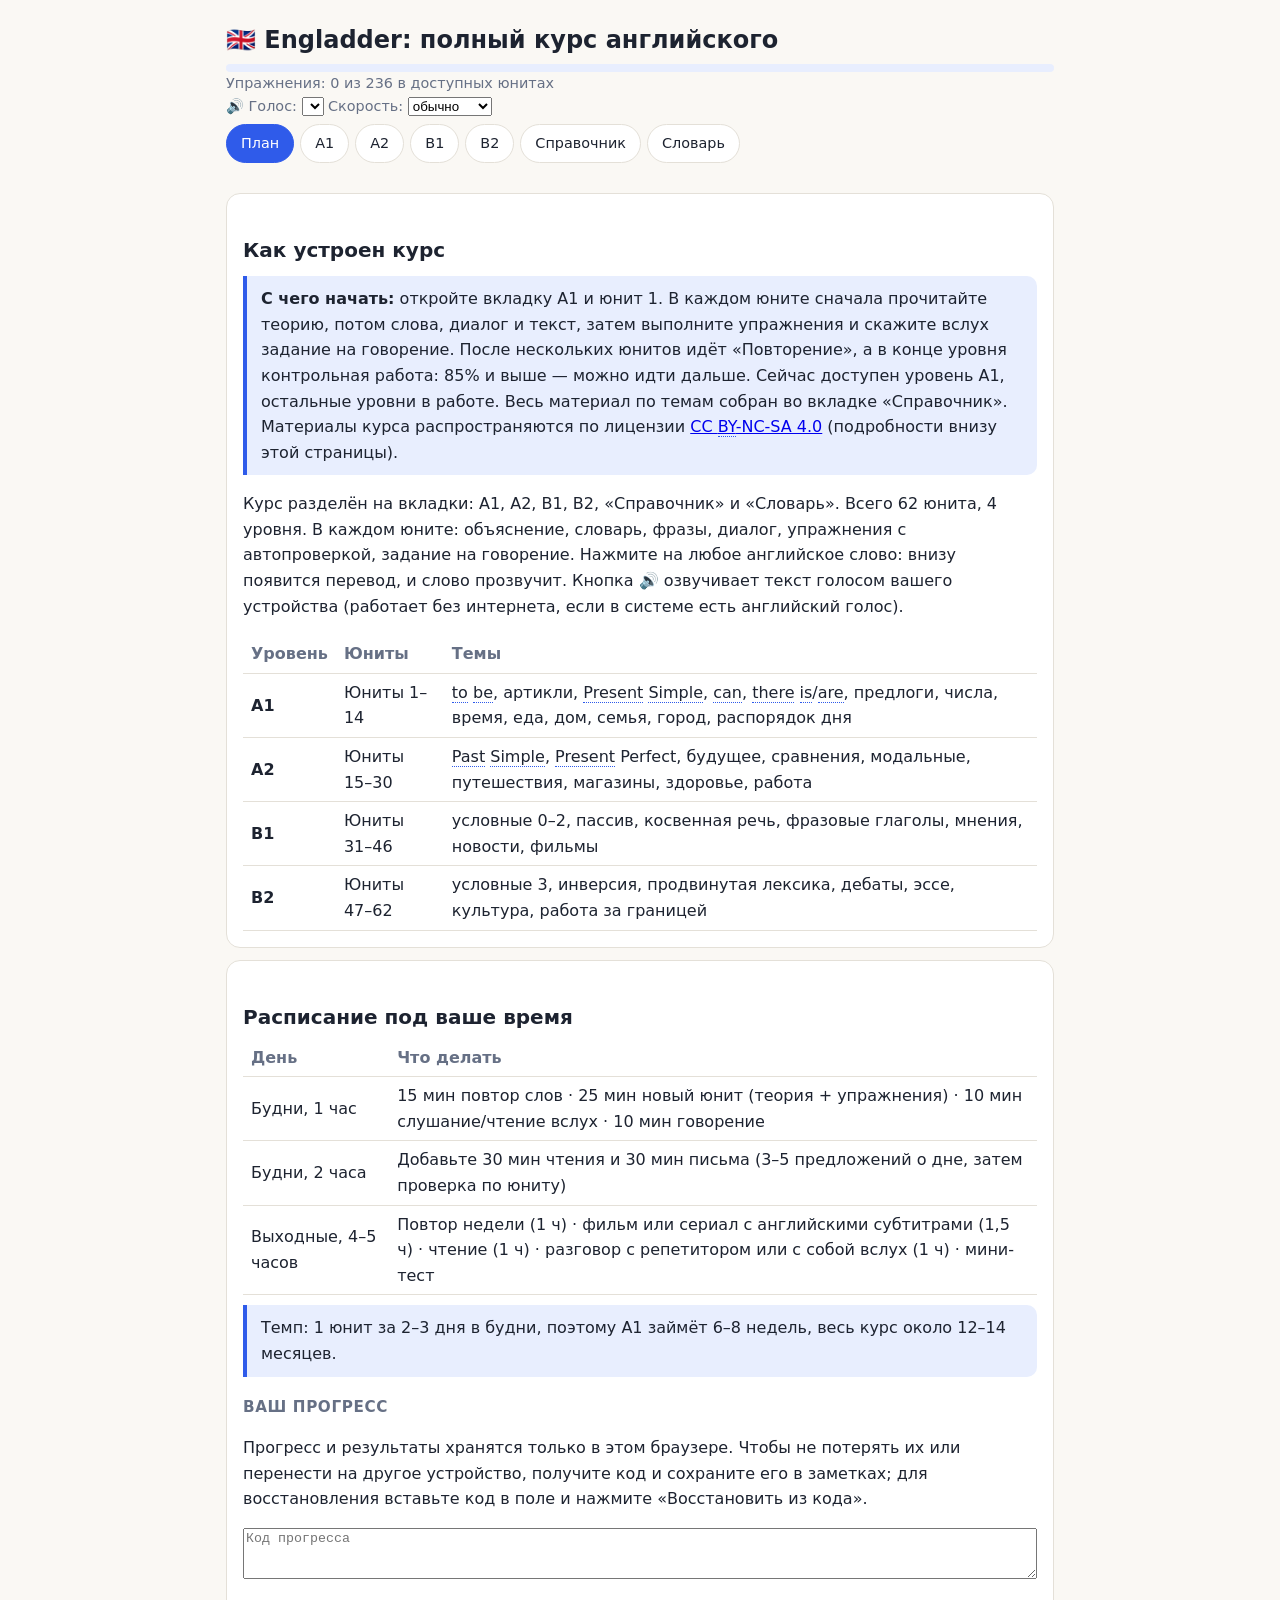
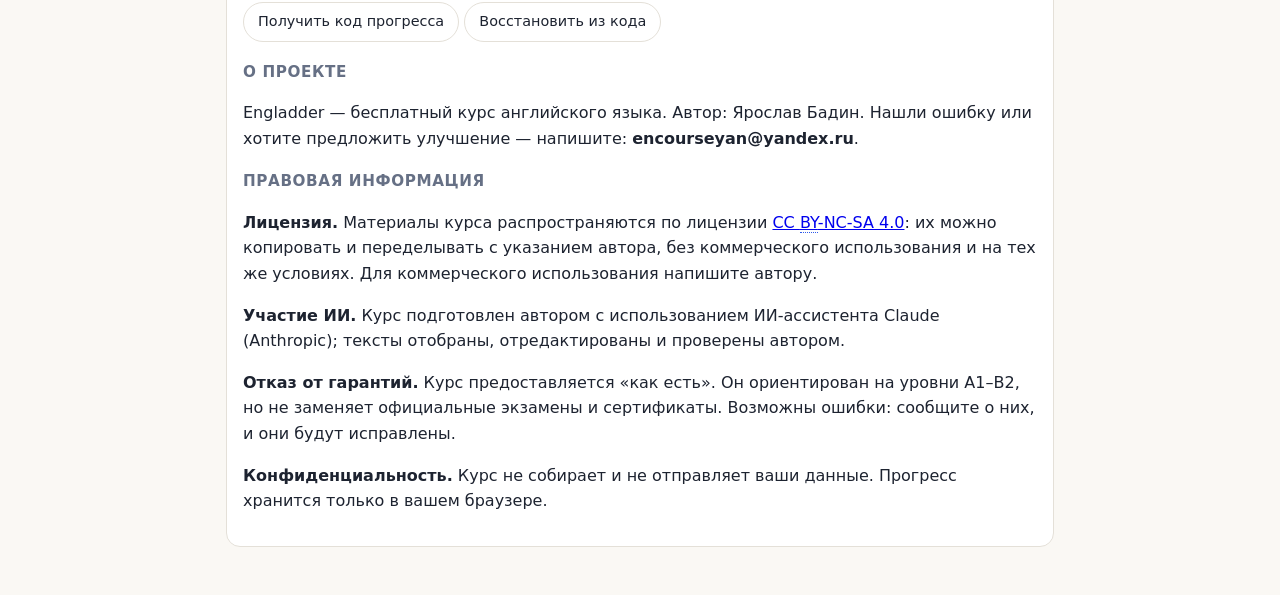
==== commit 5c631a4b: "Add files via upload" ====
--- a/index.html
+++ b/index.html
@@ -1,304 +1,11 @@
 <!DOCTYPE html>
+<!-- ЗАМЕТКА ДЛЯ CLAUDE (версия 0.1.18): проект Engladder. Структура: index.html (разметка) + css/styles.css + js/data.js (только данные) + js/app.js (логика). Порядок скриптов: data.js, затем app.js; обычные скрипты, не модули (должно открываться по file://). Правила и статус: COURSE_HANDOFF_*.md, журнал: COURSE_CHANGELOG.md. Править точечно (python replace с assert count==1), после правок node --check и course-qa-gate. -->
 <html lang="ru"><head><meta charset="utf-8">
 <meta name="viewport" content="width=device-width, initial-scale=1, viewport-fit=cover">
-<title>Английский: полный курс (офлайн)</title>
-<style>
-:root{--bg:#faf8f4;--cd:#fff;--tx:#1d2330;--mu:#667085;--ac:#2f5bea;--a2:#e8eefe;--bd:#e4e0d8;--ok:#1f9d6b;--bad:#d64545}
-@media (prefers-color-scheme:dark){:root{--bg:#14171f;--cd:#1c212c;--tx:#e8eaf0;--mu:#9aa3b5;--ac:#7c9bff;--a2:#242c45;--bd:#2d3444;--ok:#4cc995;--bad:#ff7b7b}}
-*{box-sizing:border-box}body{margin:0;background:var(--bg);color:var(--tx);font:16px/1.6 system-ui,-apple-system,"Segoe UI",sans-serif;padding:env(safe-area-inset-top,0) 0 env(safe-area-inset-bottom,0)}
-.w{max-width:860px;margin:0 auto;padding:16px 16px 48px}h1{font-size:1.5rem;margin:.2em 0}h2{font-size:1.25rem;margin:1.2em 0 .3em}h3{font-size:.95rem;color:var(--mu);text-transform:uppercase;letter-spacing:.04em;margin:1.2em 0 .3em}
-nav{display:flex;gap:6px;overflow-x:auto;padding:6px 0}nav button,.b{border:1px solid var(--bd);background:var(--cd);color:var(--tx);padding:7px 14px;border-radius:999px;font:inherit;font-size:.9rem;cursor:pointer;flex:0 0 auto}
-nav button.on{background:var(--ac);color:#fff;border-color:var(--ac)}nav button:disabled{opacity:.45}
-.c{background:var(--cd);border:1px solid var(--bd);border-radius:14px;padding:16px;margin-top:12px}
-.tip{border-left:4px solid var(--ac);background:var(--a2);padding:10px 14px;border-radius:0 10px 10px 0;margin:10px 0}.err{border-left-color:var(--bad)}
-table{border-collapse:collapse;width:100%}td,th{border-bottom:1px solid var(--bd);padding:6px 8px;text-align:left}th{color:var(--mu)}
-.wr{overflow-x:auto}.s{background:none;border:0;cursor:pointer;font-size:1.05rem}
-.ex{padding:10px 0;border-bottom:1px solid var(--bd)}.ex:last-child{border:0}
-.o{display:inline-block;margin:4px 6px 4px 0}.o.ok{background:var(--ok);color:#fff;border-color:var(--ok)}.o.no{background:var(--bad);color:#fff;border-color:var(--bad)}
-input[type=text]{font:inherit;padding:6px 10px;border:1px solid var(--bd);border-radius:8px;background:var(--bg);color:var(--tx);width:min(260px,60%)}
-.fb{font-size:.92rem;margin-top:4px}.good{color:var(--ok)}.bad{color:var(--bad)}.bar{height:8px;background:var(--a2);border-radius:9px;overflow:hidden}.bar i{display:block;height:100%;background:var(--ok);width:0}
-.gw{border-bottom:1px dotted var(--ac);cursor:pointer}#gl{position:fixed;left:0;right:0;bottom:0;padding:10px 16px calc(10px + env(safe-area-inset-bottom,0px));background:var(--ac);color:#fff;display:none;z-index:9;text-align:center}.m{color:var(--mu);font-size:.9rem}ul{padding-left:1.2em}
-h4{margin:14px 0 6px;font-size:1em;color:var(--ac)}</style></head><body><div class="w">
-<h1>🇬🇧 Английский: полный курс</h1>
+<title>Engladder: полный курс английского (офлайн)</title>
+<link rel="stylesheet" href="css/styles.css"></head><body><div class="w">
+<h1>🇬🇧 Engladder: полный курс английского</h1>
 <div class="bar"><i id="pb"></i></div><div class="m" id="pt"></div>
 <div class="m">🔊 Голос: <select id="vs"></select> Скорость: <select id="vr"><option value="0.7">медленно</option><option value="0.85">обычно</option><option value="1">быстро</option></select></div><nav id="nav"></nav><nav id="sub"></nav><div id="v"></div></div>
-<div id="gl"></div><script>
-var U=[
-{t:"A1 · Юнит 1: Знакомство и глагол to be",
-ex:"<p>В русском в настоящем времени глагола «быть» нет: «Я студент». В английском он <b>обязателен</b>: <b>I am</b> a student.</p><div class='wr'><table><tr><th>Кто</th><th>Форма</th><th>Кратко</th><th>Отрицание</th></tr><tr><td>I</td><td>am</td><td>I’m</td><td>I’m not</td></tr><tr><td>he / she / it</td><td>is</td><td>he’s</td><td>isn’t</td></tr><tr><td>you / we / they</td><td>are</td><td>you’re</td><td>aren’t</td></tr></table></div><p><b>Вопрос:</b> глагол выходит вперёд. <i>She is from Spain → Is she from Spain?</i> Ответы: <i>Yes, she is. / No, she isn’t.</i></p><div class='tip err'><b>Частая ошибка:</b> «I student», «She from Spain». Всегда добавляйте am/is/are.</div><h3>Личные местоимения: кто делает действие</h3><div class='wr'><table><tr><th>Лицо</th><th>Один</th><th>Несколько</th></tr><tr><td>1-е (говорящий)</td><td><b>I</b> — я</td><td><b>we</b> — мы</td></tr><tr><td>2-е (собеседник)</td><td><b>you</b> — ты / вы</td><td><b>you</b> — вы</td></tr><tr><td>3-е (о ком-то)</td><td><b>he</b> (он), <b>she</b> (она), <b>it</b> (оно)</td><td><b>they</b> — они</td></tr></table></div><ul><li><b>I</b> всегда пишется с большой буквы, даже в середине предложения.</li><li><b>Подлежащее обязательно.</b> В русском можно сказать «Живу в Москве», в английском нельзя: <i>I live in Moscow.</i> Нет подлежащего — нет предложения.</li><li><b>you</b> — и «ты», и «вы», и один человек, и много. Глагол всегда <i>are</i>: <i>You are kind</i> (даже если «ты» один).</li><li><b>he / she</b> — только люди (и иногда домашние животные, которых мы знаем). Вместо имени: <i>Anna is a teacher → She is a teacher.</i></li><li><b>it</b> — предметы, животные, явления и погода: <i>It is a book. It is cold. It is 5 o’clock.</i> Людей называть it нельзя.</li><li><b>they</b> — несколько людей, предметов или животных: <i>Tom and Anna → they; books → they.</i> Tom and I → <b>we</b>.</li></ul><h3>Сокращения: когда можно, когда нельзя</h3><p>В речи и неформальном письме: <i>I’m, he’s, they’re, isn’t</i>. <b>Нельзя сокращать</b> в конце короткого утвердительного ответа: <i>Yes, I am</i> (не <i>Yes, I’m</i>). Отрицательное сокращается свободно: <i>No, he isn’t.</i></p><h3>Местоимения в других ролях</h3><p>Если местоимение стоит <b>после глагола или предлога</b>, нужна объектная форма: <i>I like <b>her</b>. Come with <b>us</b>.</i> Перед существительным нужна притяжательная: <i>my book, her car</i>. Полная таблица всех форм — во вкладке «Справочник».</p><div class='tip err'><b>Путаница:</b> <i>its</i> (его/её, о предмете) и <i>it’s</i> (= it is). Проверка: подставьте «it is» — получается смысл? Значит it’s.</div><h3>Вопросительные слова</h3><div class='wr'><table><tr><th>Слово</th><th>Значение</th><th>Пример</th></tr><tr><td><b>what</b></td><td>что, какой</td><td>What is your name? — Как тебя зовут? (буквально: «Что есть твоё имя?»)</td></tr><tr><td><b>who</b></td><td>кто</td><td>Who is she? — Кто она?</td></tr><tr><td><b>where</b></td><td>где, куда</td><td>Where are you? — Где ты?</td></tr><tr><td><b>when</b></td><td>когда</td><td>When is the lesson? — Когда урок?</td></tr><tr><td><b>why</b></td><td>почему</td><td>Why are you tired? — Почему ты устал?</td></tr><tr><td><b>how</b></td><td>как</td><td>How are you? — Как дела? (буквально: «Как ты есть?»)</td></tr><tr><td><b>which</b></td><td>какой из, который</td><td>Which book is it? — Какая это книга (из этих)?</td></tr><tr><td><b>whose</b></td><td>чей</td><td>подробно в юните 8</td></tr></table></div><p><b>Как строить вопрос с to be:</b> вопросительное слово + am/is/are + подлежащее. <i>Where (где) + are (есть) + you (ты)? → Где ты?</i> Вопросительное слово всегда стоит <b>первым</b>. Ошибка: «Where you are?» — верно: <i>Where are you?</i> Возраст: <i>How old are you?</i> (буквально «Как стар ты есть?») — <i>I’m 28.</i></p><h3>Разбор фраз по словам</h3><div class='wr'><table><tr><th>Фраза</th><th>По словам</th><th>Смысл</th></tr><tr><td>Nice to meet you</td><td>nice (приятно) + to meet (встретить) + you (тебя)</td><td>Приятно познакомиться</td></tr><tr><td>Where are you from?</td><td>where (где) + are (есть) + you (ты) + from (из)</td><td>Откуда ты?</td></tr><tr><td>I’m fine, thanks</td><td>I’m (я есть) + fine (хорошо) + thanks (спасибо)</td><td>Я в порядке, спасибо</td></tr><tr><td>And you?</td><td>and (а) + you (ты)</td><td>А ты?</td></tr></table></div>",
-v:[["hello","привет"],["goodbye","до свидания"],["please","пожалуйста"],["thank you","спасибо"],["sorry","извините"],["name","имя"],["from","из, от"],["student","студент"],["teacher","учитель"],["friend","друг"],["tired","уставший"],["happy","счастливый"]],
-ph:[["My name is Anna.","Меня зовут Анна."],["I’m from Russia.","Я из России."],["Nice to meet you.","Приятно познакомиться."],["How are you?","Как дела?"],["I’m fine, thanks. And you?","Хорошо, спасибо. А ты?"],["Where are you from?","Откуда вы?"]],
-dl:"— Hi! I’m Tom. What’s your name?<br>— Hello, Tom. My name is Anna. Nice to meet you.<br>— Nice to meet you too. Where are you from?<br>— I’m from Russia. And you?<br>— I’m from Canada.",
-q:[{c:1,q:"Я студент → I ___ a student.",o:["is","am","are"],a:1,e:"С I всегда am."},{c:1,q:"She ___ from Spain.",o:["am","are","is"],a:2,e:"she → is."},{c:1,q:"«Ты из Польши?»",o:["You from Poland?","Are you from Poland?","You are from Poland?"],a:1,e:"Вопрос: Are + you."},{t:1,q:"They ___ my friends. (am/is/are)",a:["are"],e:"they → are."},{t:1,q:"We ___ not tired.",a:["are"],e:"we are not = we aren’t."},{t:1,q:"Переведите: Меня зовут Анна.",a:["my name is anna","my name’s anna"],e:"My name is Anna."},{t:1,q:"Исправьте ошибку: She from Spain.",a:["she is from spain","she’s from spain"],e:"Пропущен глагол is."},{t:1,q:"Переведите: Мы не устали.",a:["we are not tired","we aren’t tired","we’re not tired"],e:"We aren’t tired."},{t:1,q:"Переведите: Он не из Канады.",a:["he is not from canada","he isn’t from canada","he’s not from canada"],e:"He isn’t from Canada."},{c:1,q:"Anna and Tom are my friends. ___ are from Italy.",o:["He","She","They"],a:2,e:"Несколько людей → they."},{c:1,q:"The weather is nice. ___ is sunny today.",o:["He","It","They"],a:1,e:"Погода → it."},{c:1,q:"Is Tom happy? Yes, ___.",o:["he’s","he is","is he"],a:1,e:"В кратком утвердительном ответе не сокращаем."},{t:1,q:"Are you a teacher? Ответьте «нет»: No, ___.",a:["i am not","i’m not"],e:"No, I’m not (am not не сокращается как amn’t)."},{c:1,q:"I like Anna. I like ___.",o:["she","her","hers"],a:1,e:"После глагола — объектное her."},{c:1,q:"This is Tom. ___ car is red.",o:["He","His","Him"],a:1,e:"Перед существительным — his."},{t:1,q:"По тексту: где сейчас Ольга? (одно слово)",a:["berlin","in berlin"],e:"Now I’m in Berlin."},{t:1,q:"Замените Max and Lena местоимением: ___ are from Germany.",a:["they"],e:"They."}],
-dt:"— Привет! Я Том. Как тебя зовут?<br>— Здравствуй, Том. Меня зовут Анна. Приятно познакомиться.<br>— Мне тоже приятно. Откуда ты?<br>— Я из России. А ты?<br>— Я из Канады.",rt:"Привет! Меня зовут Ольга. Мне 28 лет. Я из Казани, но сейчас я в Берлине. Я учитель. Мои друзья ‑ Макс и Лена. Они из Германии. Макс врач, а Лена студентка. Мы счастливы в Берлине. Это большой город.",sp:"Скажите вслух и запишите на диктофон: имя, откуда вы, как дела (5 предложений). Прослушайте и сравните с диалогом.",rd:"Hi! My name is Olga. I’m 28. I’m from Kazan, but now I’m in Berlin. I’m a teacher. My friends are Max and Lena. They are from Germany. Max is a doctor and Lena is a student. We are happy in Berlin. It is a big city."},
-{t:"A1 · Юнит 2: Артикли a/an/the и множественное число",
-ex:"<p>В русском артиклей нет, в английском они есть почти всегда перед существительным.</p><ul><li><b>a</b> + согласный звук: <i>a car, a book</i></li><li><b>an</b> + гласный звук: <i>an apple, an hour</i> (важен звук, не буква!)</li><li><b>the</b> — конкретный или уже известный предмет: <i>I have a car. The car is red.</i></li></ul><p><b>Множественное число:</b> +s (<i>books</i>); после s, x, ch, sh +es (<i>boxes</i>); согласная+y → ies (<i>city → cities</i>). Исключения: <i>man → men, woman → women, child → children, person → people</i>.</p><h3>Как выбрать артикль: пять вопросов</h3><p>В русском артиклей нет, поэтому их нужно <b>осознанно выбирать</b>. Задайте себе вопросы по порядку:</p><div class='wr'><table><tr><th>Вопрос</th><th>Ответ</th><th>Пример</th></tr><tr><td>1. Это существительное можно посчитать?</td><td>нет → без a/an</td><td>I drink water. (не a water)</td></tr><tr><td>2. Предмет один из многих и новый для собеседника?</td><td>a / an</td><td>I have a dog.</td></tr><tr><td>3. Собеседник знает, о каком речь (уже упоминали, он один, ясно из ситуации)?</td><td>the</td><td>The dog is big. Open the door, please.</td></tr><tr><td>4. Речь о множестве вообще?</td><td>без артикля</td><td>Dogs are friendly.</td></tr><tr><td>5. Это имя, город, страна, язык?</td><td>без артикля</td><td>Anna lives in Russia and speaks English.</td></tr></table></div><h3>a или an — по звуку, а не по букве</h3><p><b>an</b> стоит перед <b>гласным звуком</b>: <i>an apple, an umbrella, an hour</i> (h не читается). <b>a</b> — перед согласным звуком: <i>a university</i> (читается «юниверсити», начинается на звук [j]), <i>a European</i>, <i>a one-way ticket</i>.</p><h3>Где артикль не нужен</h3><ul><li>после притяжательных слов: <i>my car, her bag</i> (не <i>the my car</i>);</li><li>в устойчивых выражениях: <i>at home, at work, by bus, go to bed</i>;</li><li>с большинством названий стран и городов: <i>Russia, Paris</i>. Исключения: <i>the UK, the USA</i> (названия из нескольких частей — с the).</li></ul><h3>Множественное число: звук и исключения</h3><p>Окончание читается как [s] (<i>books</i>), [z] (<i>dogs, days</i>) или [ɪz] (<i>boxes, watches</i>). <b>Не меняются:</b> <i>sheep</i> (овца и овцы), <i>fish</i>. <b>Всегда во мн. числе:</b> <i>trousers, jeans, glasses, scissors</i> (брюки, джинсы, очки, ножницы): <i>These jeans are new.</i> Слово <b>people</b> — тоже множественное: <i>People are kind</i> (не <i>People is</i>, не <i>peoples</i>).</p><p>Ещё ошибки: «a information» (information — неисчисляемое, юнит 10), «the Russia», «an university».</p><div class='tip err'><b>Частая ошибка:</b> «I have car». Нужно: <i>I have a car.</i> А a/an не ставится во множественном числе: <i>I have two cars.</i></div><h3>Когда какой артикль</h3><ul><li><b>a / an</b> — один из многих, первое упоминание, профессия: <i>She is <b>a</b> doctor. I have <b>a</b> dog.</i> Только с исчисляемыми в единственном числе.</li><li><b>the</b> — собеседник знает, о каком предмете речь; второе упоминание; единственный в своём роде (<i>the sun, the moon</i>); превосходная степень (<i>the best</i>): <i>Close <b>the</b> door.</i></li><li><b>Без артикля</b> — множественное и неисчисляемое в общем смысле (<i>I like dogs, I like music</i>), имена и большинство стран и городов (<i>Anna, Spain, Paris</i>), языки, приёмы пищи (<i>have breakfast</i>), после my/your/his (<i>my car</i>, не <i>a my car</i>).</li></ul><h3>Правописание множественного числа</h3><div class='wr'><table><tr><th>Правило</th><th>Пример</th></tr><tr><td>обычно +s</td><td>book → books</td></tr><tr><td>s, x, ch, sh, o → +es</td><td>box → boxes, bus → buses</td></tr><tr><td>согласная + y → ies</td><td>city → cities (но day → days)</td></tr><tr><td>f / fe → ves</td><td>knife → knives</td></tr><tr><td>исключения</td><td>man → men, woman → women, child → children, person → people</td></tr></table></div><p>Звучание -s: после глухих звуков [s] (<i>books</i>), после звонких [z] (<i>bags</i>), после s, x, ch [ɪz] (<i>boxes</i>).</p>",
-v:[["apple","яблоко"],["book","книга"],["car","машина"],["house","дом"],["city","город"],["day","день"],["bag","сумка"],["phone","телефон"],["key","ключ"],["table","стол"],["man","мужчина"],["child","ребёнок"]],
-ph:[["I have a car.","У меня есть машина."],["It’s an apple.","Это яблоко."],["Where is the key?","Где ключ?"],["There are two bags.","Там две сумки."],["What’s this?","Что это?"],["It’s a phone.","Это телефон."]],
-dl:"— What’s this?<br>— It’s a phone.<br>— Is it your phone?<br>— No, it isn’t. It’s a friend’s phone. The phone is in the bag.",
-q:[{c:1,q:"I have ___ apple.",o:["a","an","the"],a:1,e:"Apple начинается с гласного звука."},{c:1,q:"She works for ___ hour.",o:["a","an"],a:1,e:"h в hour не читается, звук гласный."},{c:1,q:"I have ___ car. ___ car is red. (второй раз)",o:["a / The","the / A","an / The"],a:0,e:"Первое упоминание a, затем the."},{t:1,q:"Множественное число: box",a:["boxes"],e:"После x добавляем es."},{t:1,q:"Множественное число: child",a:["children"],e:"Исключение."},{t:1,q:"Множественное число: city",a:["cities"],e:"y → ies."},{c:1,q:"She is ___ doctor.",o:["a","an","the","—"],a:0,e:"Профессия: a."},{c:1,q:"I like ___ music.",o:["a","the","— (без артикля)"],a:2,e:"Неисчисляемое в общем смысле."},{c:1,q:"___ sun is hot.",o:["A","The","— (без артикля)"],a:1,e:"Единственный в своём роде."},{t:1,q:"Множественное число: knife",a:["knives"],e:"fe → ves."},{t:1,q:"Множественное число: woman",a:["women"],e:"Исключение."},{t:1,q:"Исправьте: I have car.",a:["i have a car"],e:"Нужен артикль a."},{t:1,q:"Исправьте: She is teacher.",a:["she is a teacher","she’s a teacher"],e:"Профессия: a teacher."},{t:1,q:"Переведите: У меня есть два ключа.",a:["i have two keys"],e:"Во множественном числе без a: two keys."}],
-dt:"— Что это?<br>— Это телефон.<br>— Это твой телефон?<br>— Нет. Это телефон друга. Телефон лежит в сумке.",sp:"Оглядитесь и назовите вслух 10 предметов с артиклем: a table, a phone, an apple… Затем скажите то же во множественном числе.",rd:"I have a flat in Kazan. It is small. In the kitchen I have a table and two chairs. On the table I have an apple, a book and three pens. I have a cat. The cat is white. It likes boxes, but I don’t have a box.",rt:"У меня квартира в Казани. Она маленькая. На кухне у меня стол и два стула. На столе у меня яблоко, книга и три ручки. У меня есть кошка. Кошка белая. Она любит коробки, но у меня нет коробки."},
-{t:"A1 · Юнит 3: Present Simple — привычки и факты",
-ex:"<p><b>Present Simple</b> (простое настоящее) описывает то, что происходит <b>регулярно</b> или <b>всегда верно</b>: привычки, распорядок, факты. <i>I get up at seven.</i> — Я встаю в семь. <i>Water boils at 100°.</i> — Вода кипит при 100°.</p><h3>Утверждение</h3><div class='wr'><table><tr><th>Кто</th><th>Форма</th><th>Пример</th></tr><tr><td>I / you / we / they</td><td>глагол без изменений</td><td>I work. — Я работаю.</td></tr><tr><td>he / she / it</td><td>глагол + <b>s</b></td><td>She works. — Она работает.</td></tr></table></div><p><b>Правописание -s:</b> обычно +s (<i>works, reads</i>); после s, sh, ch, x, o → +es (<i>watches, goes</i>); согласная + y → ies (<i>study → studies</i>); особый случай: <i>have → has</i>.</p><h3>Отрицание и вопрос: помощник do / does</h3><div class='wr'><table><tr><th></th><th>I / you / we / they</th><th>he / she / it</th></tr><tr><td>Отрицание</td><td>I <b>don’t</b> (do not) work.</td><td>She <b>doesn’t</b> (does not) work.</td></tr><tr><td>Вопрос</td><td><b>Do</b> you work?</td><td><b>Does</b> she work?</td></tr><tr><td>Краткий ответ</td><td>Yes, I do. / No, I don’t.</td><td>Yes, she does. / No, she doesn’t.</td></tr></table></div><ul><li>Для отрицания и вопроса нужен помощник <b>do</b> (для he/she/it — <b>does</b>). Он сам «забирает» окончание -s, поэтому основной глагол остаётся <b>без -s</b>: <i>She doesn’t work</i> (не <i>works</i>), <i>Does she work?</i></li><li>Вопросительное слово ставится в начало: <i>Where do you live?</i> — Где ты живёшь? <i>What does he do?</i> — Кем он работает?</li></ul><h3>Слова-маркеры частоты</h3><p><b>always</b> (всегда), <b>usually</b> (обычно), <b>often</b> (часто), <b>sometimes</b> (иногда), <b>never</b> (никогда), <b>every day</b> (каждый день). Место этих слов в предложении и отрицание с ними разобраны в юните 14.</p><h3>Почему -s только у he / she / it</h3><p>В русском глагол меняется почти для каждого лица (<i>я пишу, ты пишешь, он пишет</i>). В английском от старой системы осталась одна форма: <b>третье лицо единственного числа</b> (he, she, it и любое одно существительное: <i>Tom works, the bus stops</i>). Для всех остальных лиц глагол не меняется. Правило: <i>один человек или предмет, о котором говорим</i> → глагол с -s.</p><h3>Как читается окончание</h3><div class='wr'><table><tr><th>Звук</th><th>После чего</th><th>Примеры</th></tr><tr><td>[s]</td><td>глухих согласных</td><td>works, stops</td></tr><tr><td>[z]</td><td>звонких согласных и гласных</td><td>reads, plays, goes</td></tr><tr><td>[ɪz]</td><td>s, sh, ch, x, z</td><td>watches, washes, mixes</td></tr></table></div><p>К правилам правописания добавьте: после <b>o</b> тоже -es (<i>go → goes, do → does</i>).</p><h3>Когда Present Simple, а когда НЕТ</h3><div class='wr'><table><tr><th>Используем</th><th>Пример</th></tr><tr><td>привычки и распорядок</td><td>I start work at nine.</td></tr><tr><td>постоянные факты</td><td>The sun rises in the east.</td></tr><tr><td>постоянное состояние</td><td>She lives in Rome. I know him.</td></tr><tr><td>расписания</td><td>The train leaves at six.</td></tr></table></div><p><b>Не используем</b>, когда действие идёт <b>прямо сейчас</b>: «Сейчас он спит» — <i>He is sleeping</i> (юнит 9), а не <i>He sleeps now</i>.</p><h3>Вопрос к подлежащему</h3><p>Если спрашиваем <b>кто</b> совершает действие, do/does <b>не нужен</b>: <i>Who lives here?</i> — Кто здесь живёт? <i>Who works at the bank?</i> — Tom does. Глагол остаётся с -s, как после he/she: <i>who</i> считается за одно лицо.</p><div class='tip err'><b>Ошибки русскоговорящих:</b> «Who does live here?» (нужно Who lives here?), «She is always late» переводят как «She always is late» (always после is). В русском отрицание «не» ставится перед глаголом, а в английском оно прикрепляется к <b>do/does</b>, и глагол остаётся без -s.</div>",
-v:[["get up","вставать"],["eat","есть, кушать"],["drink","пить"],["go","идти, ехать"],["watch","смотреть"],["read","читать"],["study","учиться, изучать"],["play","играть"],["cook","готовить"],["breakfast","завтрак"],["always","всегда"],["never","никогда"]],
-ph:[["I get up at seven.","Я встаю в семь."],["She doesn’t drink coffee.","Она не пьёт кофе."],["Do you speak English?","Ты говоришь по-английски?"],["What do you do?","Кем вы работаете?"],["He usually goes to work by bus.","Он обычно ездит на работу на автобусе."],["Where does she live?","Где она живёт?"]],
-dl:"— What do you do, Anna?<br>— I’m a teacher. I work at a school.<br>— Do you like it?<br>— Yes, I do. I always get up at seven and I usually eat breakfast at home.<br>— Does your husband work too?<br>— No, he doesn’t. He studies at university.",
-dt:"— Кем ты работаешь, Анна?<br>— Я учитель. Я работаю в школе.<br>— Тебе нравится?<br>— Да. Я всегда встаю в семь и обычно завтракаю дома.<br>— Твой муж тоже работает?<br>— Нет. Он учится в университете.",
-q:[{c:1,q:"She ___ in London.",o:["live","lives","is live"],a:1,e:"she → глагол + s."},{c:1,q:"He ___ tea. (он не пьёт чай)",o:["don’t drink","doesn’t drink","doesn’t drinks"],a:1,e:"doesn’t + глагол без s."},{c:1,q:"___ you speak English?",o:["Do","Does","Are"],a:0,e:"you → Do."},{c:1,q:"Does she ___ English?",o:["speak","speaks","speaking"],a:0,e:"После does глагол без s."},{c:1,q:"Выберите верный порядок слов:",o:["She always is late.","She is always late.","Always she is late."],a:1,e:"После to be: is always."},{t:1,q:"My brother ___ (watch) TV every day.",a:["watches"],e:"watch → watches."},{t:1,q:"She ___ (study) at university.",a:["studies"],e:"y → ies."},{t:1,q:"Исправьте: He don’t like tea.",a:["he doesn’t like tea","he does not like tea"],e:"he → doesn’t."},{t:1,q:"Исправьте: Does she works here?",a:["does she work here"],e:"После does без s."},{t:1,q:"Переведите: Они не живут в Берлине.",a:["they don’t live in berlin","they do not live in berlin"],e:"They don’t live in Berlin."},{t:1,q:"Переведите вопрос: Где ты живёшь?",a:["where do you live"],e:"Where + do + you + live?"},{t:1,q:"Does Tom play football? Ответьте «да»: Yes, ___.",a:["he does"],e:"Yes, he does."}],
-sp:"Расскажите вслух о своём дне: 6 предложений со словами always, usually, never. Затем задайте себе 3 вопроса: Do you…? Where do you…? What do you do?",rd:"Anna works in a shop. She gets up at seven o’clock. She drinks tea and eats bread for breakfast. She doesn’t drink coffee. Her brother Tom doesn’t work. He studies at university. He plays football on Saturday. Anna and Tom don’t watch TV in the morning.",rt:"Анна работает в магазине. Она встаёт в семь часов. На завтрак она пьёт чай и ест хлеб. Она не пьёт кофе. Её брат Том не работает. Он учится в университете. По субботам он играет в футбол. Анна и Том не смотрят телевизор по утрам."},
-{t:"A1 · Юнит 4: can — уметь, мочь, просить",
-ex:"<p><b>can</b> — особый (модальный) глагол. Он значит «<b>уметь</b>», «<b>мочь</b>», «<b>можно ли</b>». Три основные ситуации:</p><ul><li><b>Умение:</b> <i>I can swim.</i> — Я умею плавать.</li><li><b>Возможность:</b> <i>I can help you.</i> — Я могу вам помочь.</li><li><b>Просьба или разрешение:</b> <i>Can I open the window?</i> — Можно открыть окно? <i>Can you help me?</i> — Вы можете мне помочь?</li></ul><h3>Правила</h3><div class='wr'><table><tr><th>Форма</th><th>Пример</th><th>Перевод</th></tr><tr><td>Утверждение</td><td>She <b>can</b> sing.</td><td>Она умеет петь.</td></tr><tr><td>Отрицание</td><td>She <b>can’t</b> (cannot) sing.</td><td>Она не умеет петь.</td></tr><tr><td>Вопрос</td><td><b>Can</b> she sing?</td><td>Она умеет петь?</td></tr><tr><td>Краткий ответ</td><td>Yes, she <b>can</b>. / No, she <b>can’t</b>.</td><td>Да. / Нет.</td></tr></table></div><ul><li><b>can одинаково для всех лиц.</b> Окончания -s нет: <i>he can</i>, не <i>he cans</i>.</li><li>После can стоит глагол <b>без to</b>: <i>I can swim</i>, не <i>I can to swim</i>.</li><li>Помощник do/does <b>не нужен</b>: вопрос образуется перестановкой: <i>Can you drive?</i>, не <i>Do you can drive?</i></li><li>Отрицание пишется <b>can’t</b> или слитно <b>cannot</b> (но не «can not»).</li><li>Прошедшее время: <b>could</b>. <i>I could swim when I was five.</i> Вежливая просьба: <i>Could you help me?</i> звучит мягче, чем <i>Can you…?</i></li></ul><h3>Умею и могу: в английском одно слово</h3><p>Русский различает «<b>умею</b>» и «<b>могу</b>», а английский использует <b>can</b> для обоих: <i>I can swim</i> (умею), <i>I can come at six</i> (могу, у меня есть возможность). Но «знать язык» — это <b>know</b>: <i>I know English</i>, а «могу говорить» — <i>I can speak English</i>.</p><h3>Просьбы: can, could, may</h3><div class='wr'><table><tr><th>Фраза</th><th>Тон</th><th>Когда</th></tr><tr><td>Can I open the window?</td><td>обычный</td><td>друзья, коллеги, кафе</td></tr><tr><td>Could I open the window?</td><td>вежливый</td><td>незнакомые люди, просьбы</td></tr><tr><td>May I open the window?</td><td>формальный</td><td>начальство, официальная обстановка</td></tr></table></div><p>Ответ на просьбу: <i>Sure. / Of course. / Sorry, I can’t.</i></p><h3>Can с глаголами восприятия</h3><p>Глаголы <b>see, hear, smell, taste</b> обычно идут с can и без Continuous: <i>I can see a bird.</i> — Я вижу птицу. <i>I can hear music.</i> — Я слышу музыку. Не говорим «I am seeing a bird».</p><h3>Как звучит can</h3><p>В середине фразы <b>can</b> почти не ударяется и звучит слабо [kən]: <i>I can swim</i>. В коротком ответе — полно: <i>Yes, I can</i> [kæn]. Отрицание <b>can’t</b> всегда ударное и чёткое, поэтому на слух can и can’t различают именно по <b>ударению и долготе гласного</b>, а не по слышимому «t». Тренируйте на парах: <i>I can swim — I can’t swim</i>.</p><p>Ещё ошибки: «I can swim good» (нужно well — наречие), «Can you to help me?», «I don’t can find it» (нужно I can’t find it).</p><h3>Можно и нельзя</h3><p>Can и can’t выражают и разрешение: <i>You can park here.</i> — Здесь можно парковаться. <i>You can’t smoke here.</i> — Здесь нельзя курить. Так пишут на табличках и говорят в общественных местах. Для запрета в команде есть ещё <i>Don’t…</i> (юнит 13): <i>Don’t park here.</i></p><div class='tip err'><b>Частые ошибки:</b> «I can to swim», «He cans», «Do you can swim?», «I can’t to go».</div>",
-v:[["swim","плавать"],["sing","петь"],["drive","водить машину"],["run","бегать"],["write","писать"],["open","открывать"],["window","окно"],["bike","велосипед"],["guitar","гитара"],["well","хорошо (умело)"],["fast","быстро"],["very","очень"]],
-ph:[["Can you help me?","Вы можете мне помочь?"],["Can I have a coffee, please?","Можно мне кофе, пожалуйста?"],["I can’t hear you.","Я вас не слышу."],["I can speak a little English.","Я немного говорю по-английски."],["Can you speak more slowly?","Вы можете говорить медленнее?"],["Can I pay by card?","Можно заплатить картой?"]],
-dl:"— Can you swim?<br>— Yes, I can. I can swim very well. Can you?<br>— No, I can’t. But I can ride a bike and I can play the guitar.<br>— Can you play now?<br>— Sorry, I can’t. I’m tired.",
-dt:"— Ты умеешь плавать?<br>— Да, умею. Я очень хорошо плаваю. А ты?<br>— Нет, не умею. Но я умею ездить на велосипеде и играть на гитаре.<br>— Ты можешь сыграть сейчас?<br>— Извини, не могу. Я устал.",
-q:[{c:1,q:"He ___ swim.",o:["can","cans","can to"],a:0,e:"Без -s и без to."},{c:1,q:"She can ___.",o:["sings","sing","to sing"],a:1,e:"После can глагол без to и без -s."},{c:1,q:"Вопрос «Ты умеешь водить?»",o:["Do you can drive?","Can you drive?","You can drive?"],a:1,e:"Вопрос: Can + you + глагол."},{c:1,q:"I ___ hear you. (я не слышу)",o:["don’t can","can’t","not can"],a:1,e:"Отрицание: can’t."},{c:1,q:"Вежливая просьба на английском:",o:["Can you speak more slowly?","You speak slowly.","Do you speak slowly can?"],a:0,e:"Can you + глагол…?"},{t:1,q:"Переведите: Я умею готовить.",a:["i can cook"],e:"I can cook."},{t:1,q:"Переведите: Он не умеет плавать.",a:["he can’t swim","he cannot swim"],e:"He can’t swim."},{t:1,q:"Исправьте: She can to play the guitar.",a:["she can play the guitar"],e:"После can нет to."},{t:1,q:"Исправьте: Does he can run fast?",a:["can he run fast"],e:"Вопрос с can без does."},{t:1,q:"Переведите: Можно открыть окно?",a:["can i open the window"],e:"Can I open the window?"},{t:1,q:"Can she swim? Ответьте «нет»: No, ___.",a:["she can’t","she cannot"],e:"No, she can’t."},{t:1,q:"Переведите: Я немного говорю по-английски.",a:["i can speak a little english","i speak a little english"],e:"I can speak a little English."}],
-sp:"Скажите вслух 6 предложений: что вы умеете и не умеете (I can… / I can’t…). Потом отработайте 3 вежливые просьбы из раздела «Готовые фразы».",rd:"My friend Sam can swim and ride a bike, but he can’t drive a car. He can speak English and a little Spanish. He can’t sing, but he can play the guitar. Can you play an instrument? Can you cook? I can cook pasta, but I can’t cook fish.",rt:"Мой друг Сэм умеет плавать и ездить на велосипеде, но не умеет водить машину. Он говорит по-английски и немного по-испански. Он не умеет петь, но умеет играть на гитаре. Умеете ли вы играть на каком-нибудь инструменте? Умеете ли вы готовить? Я умею готовить пасту, но не умею готовить рыбу."},
-{t:"A1 · Юнит 5: Числа, время, дни недели",
-ex:"<h3>Числа</h3><div class='wr'><table><tr><th>0–10</th><td>0 zero · 1 one · 2 two · 3 three · 4 four · 5 five · 6 six · 7 seven · 8 eight · 9 nine · 10 ten</td></tr><tr><th>11–19</th><td>eleven · twelve · thirteen · fourteen · fifteen · sixteen · seventeen · eighteen · nineteen</td></tr><tr><th>Десятки</th><td>20 twenty · 30 thirty · 40 forty · 50 fifty · 60 sixty · 70 seventy · 80 eighty · 90 ninety</td></tr><tr><th>Крупные</th><td>100 a hundred · 1000 a thousand</td></tr></table></div><ul><li><b>21–99:</b> десяток + дефис + единица: <i>twenty-one, forty-seven</i>.</li><li><b>Сотни:</b> между сотней и остатком ставится <b>and</b>: <i>125 = a hundred and twenty-five</i>.</li><li><b>-teen и -ty различаются ударением:</b> thir<b>teen</b> (13, ударение на конце) и <b>thir</b>ty (30, ударение в начале). На слух их путают чаще всего.</li><li>Возраст: <i>I’m twenty-eight.</i> (слова «years old» можно не добавлять). Вопрос: <i>How old are you?</i></li></ul><h3>Время</h3><div class='wr'><table><tr><th>Время</th><th>Английский</th><th>Логика</th></tr><tr><td>7:00</td><td>It’s seven <b>o’clock</b>.</td><td>ровно семь</td></tr><tr><td>7:30</td><td>It’s <b>half past</b> seven.</td><td>«половина после семи»</td></tr><tr><td>7:15</td><td>It’s a <b>quarter past</b> seven.</td><td>четверть после семи</td></tr><tr><td>7:45</td><td>It’s a <b>quarter to</b> eight.</td><td>четверть до восьми</td></tr><tr><td>7:10</td><td>It’s ten <b>past</b> seven.</td><td>1–30 минут: past (после)</td></tr><tr><td>7:40</td><td>It’s twenty <b>to</b> eight.</td><td>31–59 минут: to (до следующего часа)</td></tr></table></div><p>Вопрос: <i>What time is it?</i> (Сколько времени?). Здесь подлежащее <b>it</b>: «это» о времени. С Present Simple: <i>What time do you get up?</i> — Во сколько ты встаёшь?</p><h3>Предлоги времени: at / on / in</h3><ul><li><b>at</b> — точное время и отдельные выражения: <i>at seven, at night, at the weekend</i></li><li><b>on</b> — дни и даты: <i>on Monday, on my birthday</i></li><li><b>in</b> — части дня, месяцы, годы: <i>in the morning, in May, in 2026</i></li></ul><p>Дни недели (с большой буквы): Monday (пн), Tuesday (вт), Wednesday (ср), Thursday (чт), Friday (пт), Saturday (сб), Sunday (вс).</p><h3>Большие числа, годы, телефоны</h3><ul><li><b>1,000</b> — запятая отделяет тысячи (<i>one thousand</i>); десятичная <b>точка</b>: <i>3.5 = three point five</i>.</li><li><b>Годы</b> читаются парами: <i>1999 — nineteen ninety-nine, 2026 — twenty twenty-six</i>.</li><li><b>Телефон</b> называют по цифрам: <i>0 — zero</i> или <i>oh</i> (в британском). <i>555-0142 — five five five, oh one four two.</i></li></ul><h3>Даты</h3><p>Пишем и говорим: <i>May 5th</i> (США) или <i>5 May / the fifth of May</i> (Британия). Числа вида 03/04 читают <b>по-разному</b>: в Британии это 3 апреля (день/месяц), в США — 4 марта (месяц/день). В международной переписке пишите месяц словом. Вопросы: <i>What’s the date today?</i> — Какое сегодня число? <i>What day is it?</i> — Какой день недели? <i>When is your birthday? — It’s on May 5th.</i></p><h3>Часы: два формата</h3><p>В разговоре используют 12-часовой формат с <b>a.m.</b> (до полудня) и <b>p.m.</b> (после): <i>7 a.m., 6:30 p.m.</i> В расписаниях встречается 24-часовой: <i>18:30</i>, а читают его как <i>six thirty</i> или <i>eighteen thirty</i>. Есть слова <b>noon</b> (полдень) и <b>midnight</b> (полночь). Минуты можно говорить цифрами: <i>7:55 — seven fifty-five</i> = <i>five to eight</i>.</p><p>Ещё ошибки: «How much time is it?» (нужно What time is it?), «It’s five hours» (нужно It’s five o’clock), «in the weekend» (at the weekend в Британии, on the weekend в США).</p><div class='tip err'><b>Частые ошибки:</b> «in Monday» (нужно on), «at the morning» (нужно in), «It’s half seven» как перевод «половина седьмого» (в английском половина <i>после</i> часа: 7:30 = half past seven).</div>",
-v:[["minute","минута"],["week","неделя"],["month","месяц"],["year","год"],["afternoon","время после полудня"],["night","ночь"],["early","рано"],["weekend","выходные"],["birthday","день рождения"],["number","номер, число"],["Monday","понедельник"],["Sunday","воскресенье"]],
-ph:[["What time is it?","Сколько времени?"],["It’s half past seven.","Половина восьмого (7:30)."],["What time do you get up?","Во сколько ты встаёшь?"],["See you on Monday.","Увидимся в понедельник."],["How old are you?","Сколько тебе лет?"],["It’s fifteen pounds.","Это стоит пятнадцать фунтов."]],
-dl:"— Excuse me, what time is it?<br>— It’s half past seven.<br>— Thank you. What time does the bank open?<br>— It opens at nine on Monday and at ten on Saturday.",
-dt:"— Извините, сколько времени?<br>— Половина восьмого.<br>— Спасибо. Во сколько открывается банк?<br>— В понедельник он открывается в девять, а в субботу в десять.",
-q:[{t:1,q:"Напишите словами: 15",a:["fifteen"],e:"15 = fifteen."},{t:1,q:"Напишите словами: 30",a:["thirty"],e:"30 = thirty."},{t:1,q:"Напишите словами: 47",a:["forty-seven","forty seven"],e:"forty-seven (forty без u)."},{c:1,q:"Выберите число 13:",o:["thirty","thirteen"],a:1,e:"thirteen = 13, thirty = 30."},{c:1,q:"6:45 по-английски:",o:["a quarter to seven","a quarter past six","half past six"],a:0,e:"Без пятнадцати семь = a quarter to seven."},{t:1,q:"7:30 — It’s half ___ seven.",a:["past"],e:"half past seven."},{t:1,q:"8:00 — It’s eight ___.",a:["o’clock"],e:"o’clock = ровно."},{c:1,q:"I get up ___ seven.",o:["at","on","in"],a:0,e:"Точное время → at."},{c:1,q:"See you ___ Monday.",o:["at","on","in"],a:1,e:"Дни недели → on."},{c:1,q:"I work ___ the morning.",o:["at","on","in"],a:2,e:"Части дня → in."},{t:1,q:"Переведите: Сколько времени?",a:["what time is it","what’s the time"],e:"What time is it?"},{t:1,q:"Переведите: Мне двадцать пять лет.",a:["i’m twenty-five","i am twenty-five","i’m twenty five","i am twenty five"],e:"I’m twenty-five."}],
-sp:"Назовите вслух числа от 1 до 20, затем десятки до 100. Потом произнесите время на часах пять раз в течение дня: It’s…",rd:"It is Monday. It is half past seven. Ben gets up at seven. His lesson is at nine o’clock. On Tuesday and Thursday he has English. On Saturday he has a party at eight in the evening. Sunday is a free day. He has twenty-five euros.",rt:"Сегодня понедельник. Половина восьмого. Бен встаёт в семь. Его урок в девять часов. По вторникам и четвергам у него английский. В субботу в восемь вечера у него вечеринка. Воскресенье — свободный день. У него двадцать пять евро."},
-{t:"A1 · Юнит 6: There is / There are — что где находится",
-ex:"<p>Чтобы сказать, что что-то <b>есть</b> или <b>находится</b> в каком-то месте, английский использует конструкцию <b>there is / there are</b>. Русское «В комнате есть стол» нельзя перевести слово в слово: <i>In the room is a table</i> — неверно. Верно: <i>There is a table in the room.</i></p><div class='wr'><table><tr><th></th><th>Один предмет</th><th>Несколько</th></tr><tr><td>Утверждение</td><td>There <b>is</b> a book. (There’s)</td><td>There <b>are</b> two books.</td></tr><tr><td>Отрицание</td><td>There <b>isn’t</b> a book.</td><td>There <b>aren’t</b> any books.</td></tr><tr><td>Вопрос</td><td><b>Is</b> there a book?</td><td><b>Are</b> there any books?</td></tr><tr><td>Краткий ответ</td><td>Yes, there is. / No, there isn’t.</td><td>Yes, there are. / No, there aren’t.</td></tr></table></div><ul><li><b>there</b> здесь не значит «там»: это формальное слово-подлежащее. Глагол is/are согласуется с <b>первым существительным после него</b>: <i>There is a pen and two books.</i></li><li><b>a / an</b> ставится с одним предметом: <i>There is a sofa.</i> Для нескольких — числительное или some: <i>There are three chairs. There are some shelves.</i></li><li><b>some</b> — в утверждении; <b>any</b> — в отрицании и вопросе: <i>There are some books. There aren’t any books. Are there any books?</i> Эти слова работают и с неисчисляемыми: <i>Is there any milk?</i></li><li>Количество спрашиваем так: <i>How many books are there?</i> (сколько книг есть).</li></ul><h3>There is или It is?</h3><p><b>There is</b> — сообщаем, что что-то существует (впервые упоминаем): <i>There is a bank near here.</i> <b>It is</b> — говорим о том, что уже известно: <i>It is big.</i></p><h3>Есть = there is, иметь = have</h3><p>Русское «есть» бывает двух видов, и английский их различает. <b>Существует или находится</b> → <i>there is / are</i>: <i>There is a museum in our city.</i> <b>Принадлежит кому-то</b> → <i>have / has</i>: <i>I have a bike.</i> Сравните: «В квартире есть балкон» (<i>There is a balcony in the flat</i>) и «У меня есть квартира» (<i>I have a flat</i>).</p><h3>Порядок слов</h3><p>Русская фраза часто начинается с места: «В парке есть озеро». Английская чаще идёт так: <b>There is + что + где</b>: <i>There is a lake in the park.</i> Место в конце — это обычный порядок.</p><h3>There is no… — «нет»</h3><p>Отрицание можно сказать двумя способами с тем же смыслом: <i>There isn’t any milk.</i> = <i>There is no milk.</i> После <b>no</b> any не нужен: <i>There are no chairs.</i> (не <i>no any chairs</i>). Вариант с <i>no</i> звучит чуть сильнее.</p><h3>Количество и вопросы</h3><ul><li><b>How many … are there?</b> — Сколько их? Ответ: <i>There are three. / There aren’t any.</i></li><li>Много: <i>There are <b>a lot of</b> people.</i> (в утверждении лучше a lot of, чем many).</li><li>Неисчисляемые тоже идут с is: <i>There is some water. Is there any bread?</i></li></ul><h3>Сокращения и ответы</h3><p>В речи и в письме: <i>There’s a bank.</i> Форма <i>there’re</i> в письме не пишется, говорят <i>there are</i>. Краткие ответы не сокращаются в утверждении: <i>Yes, there is.</i> (не <i>Yes, there’s</i>), но в отрицании можно: <i>No, there isn’t.</i></p><p>Ещё ошибки: «There have two chairs», «There is many people» (нужно There are many people), «It is a bank near here» (нужно There is a bank near here).</p><div class='tip err'><b>Частые ошибки:</b> «There is two chairs» (нужно are), «Have a table in the room» (нужно There is), «Are there some books?» (в вопросе any), «There aren’t some» (нужно any).</div>",
-v:[["room","комната"],["kitchen","кухня"],["bedroom","спальня"],["bed","кровать"],["chair","стул"],["sofa","диван"],["shelf","полка (мн.: shelves)"],["wall","стена"],["under","под"],["behind","за, позади"],["next to","рядом с"],["between","между"]],
-ph:[["There is a bank near here.","Рядом есть банк."],["Is there a toilet here?","Здесь есть туалет?"],["There are two bedrooms.","Там две спальни."],["Are there any restaurants here?","Здесь есть рестораны?"],["There isn’t any milk.","Молока нет."],["The phone is under the bed.","Телефон под кроватью."]],
-dl:"— Is there a bank near here?<br>— Yes, there is. It’s next to the bus station.<br>— Are there any restaurants?<br>— Yes, there are two restaurants. There isn’t a cafe on this street.",
-dt:"— Здесь рядом есть банк?<br>— Да, есть. Он рядом с автобусной станцией.<br>— Есть ли рестораны?<br>— Да, есть два ресторана. Кафе на этой улице нет.",
-q:[{c:1,q:"There ___ a book on the table.",o:["is","are","have"],a:0,e:"Один предмет → is."},{c:1,q:"There ___ two chairs in the room.",o:["is","are","has"],a:1,e:"Несколько → are."},{c:1,q:"___ there a bank near here?",o:["Are","Is","Do"],a:1,e:"Вопрос: Is there…?"},{c:1,q:"There aren’t ___ apples.",o:["some","any","a"],a:1,e:"В отрицании any."},{c:1,q:"Is there ___ milk in the kitchen?",o:["some","any","an"],a:1,e:"В вопросе any."},{c:1,q:"«В комнате есть стол» по-английски:",o:["In the room is a table.","There is a table in the room.","The room has a table there."],a:1,e:"There is + предмет + место."},{t:1,q:"There ___ three beds. (is/are)",a:["are"],e:"Несколько → are."},{t:1,q:"Исправьте: There is two chairs.",a:["there are two chairs"],e:"Два стула → are."},{t:1,q:"Переведите: Здесь рядом есть банк?",a:["is there a bank near here"],e:"Is there a bank near here?"},{t:1,q:"Переведите: В комнате нет дивана.",a:["there isn’t a sofa in the room","there is no sofa in the room","there’s no sofa in the room"],e:"There isn’t a sofa in the room."},{t:1,q:"Are there any shelves? Ответьте «нет»: No, ___.",a:["there aren’t"],e:"No, there aren’t."},{t:1,q:"How ___ books are there on the table?",a:["many"],e:"How many + исчисляемое."}],
-sp:"Опишите вслух свою комнату: 6 предложений (There is… There are… There isn’t… ). Затем задайте себе 2 вопроса: Is there…? Are there any…?",rd:"There is a big park near my house. There is a lake in the park and there are two bridges over the lake. There are many trees and some benches. There isn’t a café, but there is a small shop. There aren’t any cars in the park.",rt:"Рядом с моим домом большой парк. В парке есть озеро, а над озером два моста. Там много деревьев и несколько скамеек. Кафе нет, но есть маленький магазин. В парке нет машин."},
-{t:"A1 · Юнит 7: Предлоги места — in, on, at и другие",
-ex:"<p>Предлог места отвечает на вопрос <b>Where?</b> (где?). В английском выбор предлога зависит не от слова, а от <b>типа места</b>.</p><div class='wr'><table><tr><th>Предлог</th><th>Когда</th><th>Примеры</th></tr><tr><td><b>in</b></td><td>внутри, в замкнутом пространстве, в городе или стране</td><td>in the room — в комнате · in London — в Лондоне · in a car — в машине</td></tr><tr><td><b>on</b></td><td>на поверхности или линии; в общественном транспорте</td><td>on the table — на столе · on the wall — на стене · on the bus — в автобусе</td></tr><tr><td><b>at</b></td><td>точка, место действия, адрес</td><td>at home — дома · at work — на работе · at the station — на станции · at the door — у двери</td></tr></table></div><h3>Другие предлоги места</h3><div class='wr'><table><tr><th>Предлог</th><th>Значение</th><th>Пример</th></tr><tr><td>in front of</td><td>перед</td><td>The car is in front of the hotel.</td></tr><tr><td>behind</td><td>позади</td><td>The park is behind the hotel.</td></tr><tr><td>opposite</td><td>напротив</td><td>The shop is opposite the bank.</td></tr><tr><td>next to</td><td>рядом с</td><td>The bank is next to the shop.</td></tr><tr><td>above</td><td>над (не касаясь)</td><td>The picture is above the sofa.</td></tr><tr><td>under</td><td>под</td><td>The key is under the table.</td></tr><tr><td>far from</td><td>далеко от</td><td>The airport is far from the city.</td></tr></table></div><ul><li><b>Устойчивые выражения без артикля:</b> <i>at home, at work, at school, in bed, in hospital</i>. Нельзя: «at the home».</li><li><b>Движение к месту:</b> <i>go home</i> (без to!), но <i>go to work, go to school, go to the park</i>.</li><li><b>Транспорт:</b> <i>on a bus, on a train, on a plane</i>, но <i>in a car, in a taxi</i>.</li></ul><h3>In, on, at: расширенные примеры</h3><div class='wr'><table><tr><th>Выражение</th><th>Что значит</th></tr><tr><td>in the corner / on the corner</td><td>в углу комнаты / на углу улицы</td></tr><tr><td>in the middle of</td><td>посередине (чего-то)</td></tr><tr><td>on the left / on the right</td><td>слева / справа (не <i>in the left</i>)</td></tr><tr><td>at the top / at the bottom of</td><td>наверху / внизу (чего-то)</td></tr><tr><td>on TV, on the phone, on the internet</td><td>по телевизору, по телефону, в интернете</td></tr><tr><td>in the picture / on the wall</td><td>на картине (внутри изображения) / на стене</td></tr></table></div><h3>Здание или назначение</h3><p>Сравните: <i>I’m <b>at</b> school</i> (я учусь, это моё место деятельности) и <i>The books are <b>in</b> the school</i> (внутри здания). Так же: <i>at the cinema, at the airport, at the gym</i> — мы там, чтобы смотреть кино, лететь, тренироваться. Для врача: <i>at the doctor’s</i> (у врача, в его кабинете).</p><h3>Адреса и этажи</h3><ul><li><b>at</b> + номер дома: <i>at 10 Baker Street</i>; <b>on</b> + улица: <i>on Baker Street</i>; <b>in</b> + город: <i>in London</i>.</li><li><b>Этаж:</b> <i>on the second floor</i>. Внимание: в Британии <i>ground floor</i> — это первый этаж (на уровне земли), а <i>first floor</i> — второй по-русски. В США <i>first floor</i> — это этаж на уровне земли.</li></ul><h3>Near, by, between, among</h3><p><b>near</b> — недалеко; <b>by</b> — рядом, вплотную (<i>by the window</i>); <b>between</b> — между двумя; <b>among</b> — среди многих: <i>She is among friends.</i></p><p>Ещё ошибки: «in the left» (нужно on the left), «I work in a bank at the third floor» (нужно on the third floor), «in a bus» (нужно on a bus).</p><div class='tip err'><b>Частые ошибки:</b> «I’m in work» (нужно at work), «I go to home» (нужно go home), «in the bus» (нужно on the bus), «on the room» (нужно in the room).</div>",
-v:[["opposite","напротив"],["above","над"],["far","далеко"],["park","парк"],["shop","магазин"],["hospital","больница"],["corner","угол"],["picture","картина, фото"],["airport","аэропорт"],["hotel","отель"],["supermarket","супермаркет"],["library","библиотека"]],
-ph:[["Where is the hotel?","Где отель?"],["It’s opposite the park.","Он напротив парка."],["The shop is on the corner.","Магазин на углу."],["I’m at home.","Я дома."],["The picture is on the wall.","Картина на стене."],["The airport is far from the city.","Аэропорт далеко от города."]],
-dl:"— Excuse me, where is the hotel?<br>— It’s opposite the park, on the corner.<br>— Is the airport near here?<br>— No, it’s far from here.",
-dt:"— Извините, где отель?<br>— Он напротив парка, на углу.<br>— Аэропорт рядом?<br>— Нет, он далеко отсюда.",
-q:[{c:1,q:"The book is ___ the table.",o:["in","on","at"],a:1,e:"На поверхности → on."},{c:1,q:"I’m ___ home.",o:["in","on","at"],a:2,e:"at home — устойчивое выражение."},{c:1,q:"She lives ___ London.",o:["in","on","at"],a:0,e:"Город → in."},{c:1,q:"We are ___ the bus.",o:["in","on","at"],a:1,e:"Общественный транспорт → on."},{c:1,q:"He is ___ his car.",o:["in","on","at"],a:0,e:"Машина, такси → in."},{c:1,q:"The picture is ___ the sofa. (над, не касаясь)",o:["above","under","behind"],a:0,e:"above = над."},{t:1,q:"The hotel is ___ the park. (напротив)",a:["opposite"],e:"opposite = напротив."},{t:1,q:"Исправьте: I’m in work.",a:["i’m at work","i am at work"],e:"at work."},{t:1,q:"Исправьте: I go to home.",a:["i go home"],e:"go home без to."},{t:1,q:"Переведите: Магазин на углу.",a:["the shop is on the corner"],e:"The shop is on the corner."},{t:1,q:"Переведите: Аэропорт далеко от города.",a:["the airport is far from the city"],e:"far from."},{t:1,q:"Переведите: Ключ под столом.",a:["the key is under the table"],e:"The key is under the table."}],
-sp:"Опишите вслух, где что находится в вашей комнате и на вашей улице: 8 предложений с in, on, at, next to, opposite, under.",rd:"My room is on the second floor. The bed is next to the window. The desk is between the bed and the door. The lamp is on the desk and my bag is under the chair. A picture is above the bed. My cat is in the box under the desk.",rt:"Моя комната на втором этаже. Кровать рядом с окном. Письменный стол между кроватью и дверью. Лампа на столе, а моя сумка под стулом. Картина над кроватью. Мой кот в коробке под столом."},
-{t:"A1 · Юнит 8: this / that / these / those, ’s и whose",
-ex:"<h3>Указательные местоимения</h3><div class='wr'><table><tr><th></th><th>Один предмет</th><th>Несколько</th></tr><tr><td>Близко (рядом со мной)</td><td><b>this</b> — этот</td><td><b>these</b> — эти</td></tr><tr><td>Далеко (там)</td><td><b>that</b> — тот</td><td><b>those</b> — те</td></tr></table></div><ul><li>Работают двумя способами: <b>вместо существительного</b> (<i>This is a book.</i> — Это книга) и <b>перед ним</b> (<i>this book</i> — эта книга).</li><li>С множественным числом: <i>These are keys.</i> Не «This are keys».</li><li><b>that is</b> сокращается (<i>that’s</i>), а <b>this is</b> — нет (не «this’s»).</li><li>Знакомим людей: <i>This is my friend Anna.</i> (рядом). Вопрос: <i>What’s this?</i> / <i>What are those?</i></li></ul><h3>Притяжательный падеж ’s — «чей?»</h3><div class='wr'><table><tr><th>Случай</th><th>Правило</th><th>Пример</th></tr><tr><td>один владелец</td><td>существительное + <b>’s</b></td><td>Tom’s passport — паспорт Тома</td></tr><tr><td>несколько владельцев (-s)</td><td>существительное + <b>’</b></td><td>the students’ books — книги студентов</td></tr><tr><td>мн. число без -s</td><td>+ <b>’s</b></td><td>children’s toys — детские игрушки</td></tr></table></div><ul><li>Для людей и животных используем ’s. Для вещей — предлог <b>of</b>: <i>the door of the room</i> (не «the room’s door»).</li><li>Осторожно: <b>’s</b> бывает ещё и сокращением от <b>is</b>: <i>Tom’s a teacher</i> (Том — учитель) и <i>Tom’s car</i> (машина Тома). Смотрите: после ’s идёт существительное → принадлежность; прилагательное или артикль → is.</li></ul><h3>Whose — чей?</h3><p><i>Whose bag is this?</i> — Чья это сумка? Ответ: <i>It’s Anna’s.</i> (Анина) или <i>It’s mine / yours / hers.</i> (см. справочник).</p><h3>This и that в разговоре</h3><ul><li><b>Представление по телефону:</b> <i>Hello, this is Anna.</i> (Здравствуйте, это Анна.) Спросить: <i>Who is this?</i></li><li><b>That</b> часто означает «то, что только что сказали»: <i>That’s a good idea! That’s great.</i></li><li><b>this one / that one</b> — «этот / тот» вместо повторения слова: <i>Which bag is yours? — This one.</i> Во множественном числе: <i>these / those</i>.</li></ul><h3>’s: три значения</h3><div class='wr'><table><tr><th>Пример</th><th>Что значит ’s</th></tr><tr><td>Tom’s car</td><td>принадлежность (машина Тома)</td></tr><tr><td>Tom’s a teacher.</td><td>сокращение от <b>is</b></td></tr><tr><td>Tom’s got a car.</td><td>сокращение от <b>has</b> (have got)</td></tr></table></div><p>Отличие смотрим по слову <b>после</b> ’s: существительное → принадлежность; артикль или прилагательное → is; <i>got</i> → has.</p><h3>Имена на -s и два владельца</h3><p>Имя на -s: <i>James’s book</i> или <i>James’ book</i> (читается одинаково: «Джеймс-из»). Двое владельцев: <i>Tom and Anna’s house</i> — общий дом; <i>Tom’s and Anna’s houses</i> — у каждого свой.</p><h3>Of вместо ’s</h3><p>Для вещей и понятий: <i>the end of the film, the name of the street, the top of the page</i>. Для людей и животных предпочтительнее ’s: <i>my mother’s name</i>.</p><h3>Whose и who’s</h3><p><b>Whose</b> — чей: <i>Whose keys are these?</i> <b>Who’s</b> — сокращение от <b>who is</b>: <i>Who’s that?</i> На слух они одинаковы, на письме их путают чаще всего.</p><p>Ещё ошибки: «Who’s bag is this?» (нужно Whose bag), «the Tom’s car» (артикль не нужен), «mine’s book» (нужно my book или mine).</p><div class='tip err'><b>Частые ошибки:</b> «This are my friends», «This’s my watch», «Annas bag» (нужно Anna’s), «childrens’ toys» (нужно children’s).</div>",
-v:[["wallet","кошелёк"],["watch","часы (наручные)"],["ticket","билет"],["passport","паспорт"],["suitcase","чемодан"],["glass","стакан"],["gift","подарок"],["wife","жена"],["parents","родители"],["neighbour","сосед"],["boss","начальник"],["colleague","коллега"]],
-ph:[["What’s this?","Что это?"],["It’s a passport.","Это паспорт."],["Whose wallet is this?","Чей это кошелёк?"],["These are my parents.","Это мои родители."],["That’s my neighbour’s dog.","Это собака моего соседа."],["Is this your ticket?","Это твой билет?"]],
-dl:"— Excuse me, is this your suitcase?<br>— No, that’s my suitcase. This is my wife’s suitcase.<br>— Whose passport is this?<br>— It’s mine. Thank you!",
-dt:"— Извините, это ваш чемодан?<br>— Нет, мой вон тот. Этот чемодан моей жены.<br>— Чей это паспорт?<br>— Мой. Спасибо!",
-q:[{c:1,q:"___ is my friend. (человек рядом)",o:["This","These","Those"],a:0,e:"Один, рядом → this."},{c:1,q:"___ are my keys. (рядом)",o:["This","These","That"],a:1,e:"Несколько, рядом → these."},{c:1,q:"___ cars over there are expensive.",o:["That","This","Those"],a:2,e:"Несколько и далеко → those."},{c:1,q:"Whose bag is this?",o:["It’s Anna’s.","It’s Annas.","It’s Anna."],a:0,e:"’s показывает владельца."},{c:1,q:"«Книги студентов» (несколько студентов):",o:["the student’s books","the students’ books","the students books"],a:1,e:"Мн. число на -s → ’ после s."},{c:1,q:"«Детские игрушки»:",o:["childrens’ toys","children’s toys","childs’ toys"],a:1,e:"children не оканчивается на -s → ’s."},{t:1,q:"Переведите: Это паспорт Тома. (рядом)",a:["this is tom’s passport","it’s tom’s passport"],e:"Tom’s passport."},{t:1,q:"Переведите: Чья это сумка?",a:["whose bag is this"],e:"Whose bag is this?"},{t:1,q:"Исправьте: This are my friends.",a:["these are my friends"],e:"Несколько → these are."},{t:1,q:"Исправьте: This’s my watch.",a:["this is my watch"],e:"this is не сокращается."},{t:1,q:"Переведите: Это мои родители. (рядом)",a:["these are my parents"],e:"These are my parents."},{t:1,q:"Переведите: Это не мой билет. (рядом)",a:["this isn’t my ticket","this is not my ticket"],e:"This isn’t my ticket."}],
-sp:"Возьмите 6 предметов дома. Указывая на ближние и дальние, скажите: This is… These are… That’s… Those are… Затем: Whose … is this?",rd:"This is my sister’s house. That is her car. These are her children’s toys, and those are my brother’s books. Whose bag is this? It is Kate’s. Whose keys are those? They are Mike’s.",rt:"Это дом моей сестры. То её машина. Это игрушки её детей, а то книги моего брата. Чья это сумка? Это сумка Кейт. Чьи это ключи? Это ключи Майка."},
-{t:"A1 · Юнит 9: Present Continuous — что происходит сейчас",
-ex:"<p><b>Present Continuous</b> описывает действие, которое происходит <b>прямо сейчас</b> или в этот период. <i>She is working now.</i> — Она сейчас работает. Сравните с Present Simple (юнит 3): <i>She works every day.</i> — Она работает каждый день (привычка).</p><h3>Форма: to be + глагол с -ing</h3><div class='wr'><table><tr><th></th><th>Пример</th><th>Перевод</th></tr><tr><td>Утверждение</td><td>I <b>am</b> work<b>ing</b>. / He <b>is</b> work<b>ing</b>. / They <b>are</b> work<b>ing</b>.</td><td>Я работаю / Он работает / Они работают (сейчас)</td></tr><tr><td>Отрицание</td><td>She <b>isn’t</b> work<b>ing</b>.</td><td>Она сейчас не работает</td></tr><tr><td>Вопрос</td><td><b>Is</b> she work<b>ing</b>?</td><td>Она сейчас работает?</td></tr><tr><td>Краткий ответ</td><td>Yes, she <b>is</b>. / No, she <b>isn’t</b>.</td><td>Да. / Нет.</td></tr></table></div><p>Вопросительное слово — в начало: <i>What are you doing?</i> — Что ты делаешь? <i>Where are you going?</i> — Куда ты идёшь?</p><h3>Правописание -ing</h3><div class='wr'><table><tr><th>Правило</th><th>Пример</th></tr><tr><td>обычно +ing</td><td>work → working, read → reading</td></tr><tr><td>на немое -e: e убираем</td><td>make → making, leave → leaving</td></tr><tr><td>короткое слово: согласная + гласная + согласная → удваиваем последнюю</td><td>run → running, sit → sitting, swim → swimming</td></tr><tr><td>ie → ying</td><td>lie → lying</td></tr></table></div><h3>Слова-подсказки</h3><p><b>now</b> (сейчас), <b>at the moment</b> (в данный момент), <b>right now</b> (прямо сейчас), <b>today</b>, а также команды <b>Look!</b> (Смотри!) и <b>Listen!</b> (Слушай!).</p><h3>Глаголы, которые не употребляются в Continuous</h3><p>Глаголы состояния, а не действия: <b>know</b> (знать), <b>like</b> (нравиться), <b>love</b> (любить), <b>want</b> (хотеть), <b>need</b> (нуждаться), <b>understand</b> (понимать), <b>have</b> в значении «иметь». Говорим: <i>I know the answer</i> (не «I am knowing»), <i>I want tea</i> (не «I am wanting»).</p><h3>Present Simple или Present Continuous: как выбрать</h3><div class='wr'><table><tr><th></th><th>Present Simple</th><th>Present Continuous</th></tr><tr><td>Смысл</td><td>постоянно, регулярно</td><td>сейчас, временно</td></tr><tr><td>Пример</td><td>She works in a bank.</td><td>She is working at home today.</td></tr><tr><td>Слова-маркеры</td><td>always, every day, usually, on Mondays</td><td>now, at the moment, today, this week, Look!</td></tr></table></div><p>Если спросить себя «это происходит <b>прямо сейчас</b> или <b>в эти дни</b>?» — выбирайте Continuous. Если «это <b>обычно</b>, <b>всегда</b>?» — Simple.</p><h3>«Сейчас» бывает широким</h3><p>Continuous описывает не только эту секунду, но и <b>период вокруг сегодняшнего дня</b>: <i>I’m reading a good book.</i> (читаю сейчас, хотя не прямо в эту секунду). <i>He is learning English this year.</i></p><h3>Ближайшие планы</h3><p>Continuous употребляют и для <b>договорённости на ближайшее будущее</b>: <i>I’m meeting Tom tomorrow.</i> — Я встречаюсь с Томом завтра. С указанием времени (tomorrow, on Friday, tonight) это уже план, а не действие сейчас.</p><h3>Особые случаи</h3><ul><li><b>have</b> как «иметь» — без Continuous: <i>I have a car</i> (не <i>I’m having a car</i>). Но как действие можно: <i>I’m having breakfast. She is having a shower.</i></li><li><b>Краткие ответы не сокращаются:</b> <i>Yes, I am.</i> (не <i>Yes, I’m</i>), <i>No, she isn’t.</i></li><li>Вопрос «Что вы делаете?» бывает и вежливым вопросом о профессии, но для работы чаще: <i>What do you do?</i> (Simple, постоянное). <i>What are you doing?</i> — что вы делаете <b>сейчас</b>.</li></ul><div class='tip err'><b>Ошибки русскоговорящих:</b> «I work now» (нужно I’m working now), «What do you do?» в значении «Что ты делаешь сейчас?» (нужно What are you doing?), «She is work at the moment» (нужно is working).</div>",
-v:[["wait","ждать"],["wear","носить (одежду)"],["wash","мыть, стирать"],["talk","разговаривать"],["listen","слушать"],["sit","сидеть"],["stand","стоять"],["sleep","спать"],["rain","дождь; идти (о дожде)"],["snow","снег"],["leave","уходить, уезжать"],["arrive","приезжать, прибывать"]],
-ph:[["What are you doing?","Что ты делаешь?"],["I’m waiting for a bus.","Я жду автобус."],["It’s raining.","Идёт дождь."],["She isn’t sleeping.","Она не спит."],["Are they coming?","Они приходят (придут)?"],["Where are you going?","Куда ты идёшь?"]],
-dl:"— Hi Tom, where are you?<br>— I’m at the station. I’m waiting for the train. It’s raining.<br>— Are you coming home?<br>— Yes, I’m leaving in ten minutes.",
-dt:"— Привет, Том, где ты?<br>— Я на станции. Я жду поезд. Идёт дождь.<br>— Ты едешь домой?<br>— Да, я выезжаю через десять минут.",
-q:[{c:1,q:"She ___ now.",o:["works","is working","working"],a:1,e:"Сейчас → is + working."},{c:1,q:"They ___ TV at the moment.",o:["watch","are watching","is watching"],a:1,e:"they → are + watching."},{c:1,q:"I ___ English every day. (привычка)",o:["study","am studying","studies"],a:0,e:"Каждый день → Present Simple."},{c:1,q:"I ___ the answer. (знаю)",o:["know","am knowing"],a:0,e:"know — глагол состояния."},{c:1,q:"Выберите верное:",o:["She is run.","She is running.","She running."],a:1,e:"run → running (удваиваем n)."},{t:1,q:"Добавьте -ing: swim →",a:["swimming"],e:"swim → swimming."},{t:1,q:"Добавьте -ing: make →",a:["making"],e:"make → making (e убираем)."},{t:1,q:"Исправьте: He working now.",a:["he is working now","he’s working now"],e:"Нужен is."},{t:1,q:"Переведите: Что ты делаешь?",a:["what are you doing"],e:"What are you doing?"},{t:1,q:"Переведите: Идёт дождь.",a:["it’s raining","it is raining"],e:"It’s raining."},{t:1,q:"Переведите: Она не спит.",a:["she isn’t sleeping","she is not sleeping","she’s not sleeping"],e:"She isn’t sleeping."},{t:1,q:"Is he waiting? Ответьте «да»: Yes, ___.",a:["he is"],e:"Yes, he is."}],
-sp:"Посмотрите вокруг и опишите вслух, что происходит прямо сейчас (8 предложений): I’m sitting… It’s raining… My neighbour is…",rd:"It is Sunday afternoon. I am at home. I am not working. My mother is cooking in the kitchen and my father is reading a newspaper. My sister is not studying, she is listening to music. Are you watching TV now? No, I am writing this text.",rt:"Воскресный день. Я дома. Я не работаю. Моя мама готовит на кухне, а папа читает газету. Моя сестра не учится, она слушает музыку. Ты сейчас смотришь телевизор? Нет, я пишу этот текст."},
-{t:"A1 · Юнит 10: Еда, заказ в кафе, much и many",
-ex:"<h3>Исчисляемые и неисчисляемые существительные</h3><div class='wr'><table><tr><th></th><th>Исчисляемые</th><th>Неисчисляемые</th></tr><tr><td>Что это</td><td>можно посчитать: apple, egg, sandwich</td><td>нельзя посчитать: water, bread, rice, milk, coffee, cheese, sugar, meat, money</td></tr><tr><td>Мн. число</td><td>есть: apples</td><td><b>нет</b>: не «waters», не «breads»</td></tr><tr><td>a / an</td><td>можно: an apple</td><td><b>нельзя</b>: не «a bread»</td></tr><tr><td>Количество</td><td>two apples, <b>many</b> apples</td><td><b>some</b> bread, <b>much</b> water, <b>a lot of</b> rice</td></tr></table></div><ul><li>Чтобы посчитать неисчисляемое, используют меру: <i>a glass of water, a cup of tea, a bottle of milk, a piece of bread</i>.</li><li><b>many</b> — с исчисляемыми (<i>How many apples?</i>), <b>much</b> — с неисчисляемыми (<i>How much milk?</i>). Оба в основном в отрицании и вопросах. В утверждении лучше <b>a lot of</b>: <i>I have a lot of friends.</i></li><li>Some/any (см. юнит 6): в вопросах-предложениях (<i>Would you like some tea?</i>) и просьбах (<i>Can I have some water?</i>) тоже ставится <b>some</b>.</li></ul><h3>Вежливый заказ: would like</h3><div class='wr'><table><tr><th>Фраза</th><th>Смысл</th><th>Когда</th></tr><tr><td><b>I like</b> coffee.</td><td>Мне нравится кофе</td><td>вкусы, постоянно</td></tr><tr><td><b>I’d like</b> a coffee, please.</td><td>Я бы хотел кофе (сейчас)</td><td>заказ, просьба; вежливо</td></tr><tr><td><b>Would you like</b> some tea?</td><td>Хотите чаю?</td><td>предложение</td></tr><tr><td><b>Can I have</b> the menu?</td><td>Можно мне меню?</td><td>просьба</td></tr><tr><td>I want coffee.</td><td>Я хочу кофе</td><td>звучит грубо в кафе — лучше I’d like</td></tr></table></div><p><i>I’d</i> = <i>I would</i>. После would like — существительное (<i>I’d like a coffee</i>) или to + глагол (<i>I’d like to sit here</i>). Ответ на предложение: <i>Yes, please.</i> (Да, пожалуйста) / <i>No, thank you.</i> (Нет, спасибо).</p><h3>A little, a few и без артикля</h3><div class='wr'><table><tr><th></th><th>Исчисляемые</th><th>Неисчисляемые</th></tr><tr><td>немного (достаточно)</td><td>a few apples</td><td>a little milk</td></tr><tr><td>почти нет (мало)</td><td>few apples</td><td>little milk</td></tr></table></div><p>Артикль <b>a</b> меняет смысл на положительный: <i>I have a few friends</i> (есть немного друзей, и это нормально) и <i>I have few friends</i> (почти нет друзей). Для «много» в утверждении: <i>a lot of / lots of</i>.</p><h3>Like и would like</h3><p><i>Do you like coffee?</i> — Вы вообще любите кофе? <i>Would you like a coffee?</i> — Хотите кофе (сейчас)? Ответ на предложение: <i>Yes, please. / No, thanks.</i> На приглашение можно сказать: <i>I’d love to!</i> — С удовольствием!</p><h3>Кафе: кто что говорит</h3><div class='wr'><table><tr><th>Официант</th><th>Гость</th></tr><tr><td>Are you ready to order?</td><td>Yes, I’ll have the soup, please.</td></tr><tr><td>Anything else?</td><td>No, thanks. That’s all.</td></tr><tr><td>Eat in or take away? (США: For here or to go?)</td><td>Take away, please.</td></tr><tr><td>Here you are.</td><td>Thank you. Could I have the bill? (США: check)</td></tr></table></div><p><b>I’ll have…</b> — «я возьму…»: естественный способ заказа, когда вы уже решили. <i>I’d like…</i> тоже вежливо и подходит всегда.</p><h3>Меры еды</h3><p><i>a slice of cheese / pizza, a bowl of soup, a bar of chocolate, a carton of milk, a bottle of water, a packet of rice</i>. С неисчисляемыми существительными используйте такие слова, чтобы указать количество.</p><p>Ещё ошибки: «I’m want a tea» (нужно I want или I’d like), «a few water» (нужно a little water), «Would you like to coffee?» (нужно a coffee).</p><div class='tip err'><b>Частые ошибки:</b> «a water», «two breads», «How many water», «I want a coffee» (в кафе звучит резко), «I’d like to a coffee».</div>",
-v:[["bread","хлеб"],["rice","рис"],["cheese","сыр"],["meat","мясо"],["fish","рыба"],["chicken","курица"],["soup","суп"],["salad","салат"],["juice","сок"],["sugar","сахар"],["menu","меню"],["bill","счёт"]],
-ph:[["I’d like a coffee, please.","Я бы хотел кофе, пожалуйста."],["Can I see the menu?","Можно посмотреть меню?"],["What would you like?","Что вы хотите (заказать)?"],["A glass of water, please.","Стакан воды, пожалуйста."],["How much is it?","Сколько это стоит?"],["The bill, please.","Счёт, пожалуйста."]],
-dl:"— Good evening. What would you like?<br>— I’d like the chicken soup and a salad, please.<br>— Would you like something to drink?<br>— Yes, a glass of water, please. How much is it?<br>— Fifteen pounds.",
-dt:"— Добрый вечер. Что вы хотите заказать?<br>— Я бы хотел куриный суп и салат, пожалуйста.<br>— Хотите что-нибудь выпить?<br>— Да, стакан воды, пожалуйста. Сколько это стоит?<br>— Пятнадцать фунтов.",
-q:[{c:1,q:"I’d like ___ water.",o:["a","some","two"],a:1,e:"water неисчисляемое → some."},{c:1,q:"Would you like ___ tea?",o:["a","some","many"],a:1,e:"В предложении-угощении some."},{c:1,q:"How ___ money do you have?",o:["many","much"],a:1,e:"money неисчисляемое → much."},{c:1,q:"How ___ apples are there?",o:["much","many"],a:1,e:"apples исчисляемое → many."},{c:1,q:"Вежливо заказать кофе:",o:["I want coffee.","I’d like a coffee, please.","Give me coffee."],a:1,e:"I’d like… please."},{c:1,q:"Что значит I’d like?",o:["Я бы хотел","Мне нравится","Я люблю"],a:0,e:"I’d = I would."},{t:1,q:"Переведите: Стакан воды, пожалуйста.",a:["a glass of water please"],e:"A glass of water, please."},{t:1,q:"Исправьте: I’d like a water.",a:["i’d like water","i’d like some water","i’d like a glass of water"],e:"water неисчисляемое: без a."},{t:1,q:"Исправьте: How many water do you drink?",a:["how much water do you drink"],e:"water → much."},{t:1,q:"Переведите: Сколько это стоит?",a:["how much is it","how much does it cost"],e:"How much is it?"},{t:1,q:"Переведите: Можно мне меню?",a:["can i see the menu","can i have the menu"],e:"Can I have the menu?"},{t:1,q:"Переведите: Счёт, пожалуйста.",a:["the bill please","can i have the bill please"],e:"The bill, please."}],
-sp:"Разыграйте вслух заказ в кафе: поздоровайтесь, закажите суп, салат и напиток, спросите цену и попросите счёт. Запишите на диктофон и сравните с диалогом.",rd:"Lisa is in a café. She would like a cup of tea and a sandwich. The waiter asks: «Do you want any sugar?» Lisa says: «No, thanks. I don’t eat much sugar.» There are not many people in the café today. The bill is eight euros.",rt:"Лиза в кафе. Она хотела бы чашку чая и сэндвич. Официант спрашивает: «Хотите сахар?» Лиза говорит: «Нет, спасибо. Я ем немного сахара». Сегодня в кафе мало людей. Счёт — восемь евро."},
-{r:1,t:"Повторение 1: юниты 1–10",
-ex:"<p>Это <b>повторение</b>: возвращаем всё, что прошли, чтобы не забывать. Сначала просмотрите таблицу правил, затем пройдите смешанные упражнения. Если ошибаетесь в теме, вернитесь в нужный юнит.</p><div class='wr'><table><tr><th>Юнит</th><th>Главное правило</th></tr><tr><td>1 to be и местоимения</td><td>I am, he/she/it is, we/you/they are; подлежащее обязательно</td></tr><tr><td>2 артикли и мн. число</td><td>a/an — один из многих, the — конкретный; -s/-es/-ies, исключения</td></tr><tr><td>3 Present Simple</td><td>he/she/it + s; don’t/doesn’t + глагол без s; Do/Does в вопросе</td></tr><tr><td>4 can</td><td>can + глагол без to; can’t; вопрос без do</td></tr><tr><td>5 числа и время</td><td>half past, quarter to; at + время, on + день, in + часть дня</td></tr><tr><td>6 there is/are</td><td>is — один, are — несколько; some в утверждении, any в отрицании и вопросе</td></tr><tr><td>7 предлоги места</td><td>in внутри, on на поверхности, at в точке; go home без to</td></tr><tr><td>8 this/that, ’s</td><td>this/these близко, that/those далеко; Tom’s, students’, children’s</td></tr><tr><td>9 Present Continuous</td><td>am/is/are + V-ing; действие сейчас; глаголы состояния без -ing</td></tr><tr><td>10 еда, much/many</td><td>неисчисляемые без a и без мн. числа; much/many; I’d like для заказа</td></tr></table></div><h3>Тезисы по всем темам</h3><ul><li><b>Порядок слов:</b> подлежащее → сказуемое → дополнение → место → время: <i>I work in a bank every day.</i> Подлежащее обязательно.</li><li><b>to be:</b> am/is/are; отрицание + not; вопрос — глагол вперёд. Профессия, состояние, возраст, место: <i>She is a doctor. I’m 28.</i></li><li><b>Местоимения:</b> I/you/he/she/it/we/they (до глагола) · me/you/him/her/it/us/them (после глагола и предлога) · my/your/his/her/its/our/their (перед существительным) · mine/yours/hers (без него).</li><li><b>Артикли:</b> a/an — один из многих, первое упоминание, профессия; the — известный и единственный; без артикля — мн. число и неисчисляемые в общем смысле, имена, города, my car.</li><li><b>Мн. число:</b> +s · s/x/ch/sh/o → +es · согласная+y → ies · f/fe → ves · man–men, woman–women, child–children, person–people.</li><li><b>Present Simple:</b> привычки и факты; he/she/it + s; don’t/doesn’t + глагол без s; Do/Does…?; always, usually, often, sometimes, never стоят перед глаголом и после to be.</li><li><b>Present Continuous:</b> am/is/are + V-ing; действие сейчас; не употребляется с know, like, want, love, need, understand.</li><li><b>can:</b> can + глагол без to; одинаков для всех лиц; can’t; вопрос Can you…? без do; просьба и разрешение.</li><li><b>Время и числа:</b> o’clock, half past, quarter past/to; 1–30 минут — past, 31–59 — to; at 7, on Monday, in the morning; thirteen ≠ thirty.</li><li><b>Предлоги места:</b> in (внутри), on (на поверхности), at (точка); in front of, behind, opposite, next to, above, under; go home без to.</li><li><b>there is / there are:</b> is — один, are — несколько; some в утверждении, any в отрицании и вопросе; How many…?</li><li><b>this/that/these/those, ’s, whose:</b> близко/далеко; Tom’s, students’, children’s; Whose bag is this?</li><li><b>Исчисляемые и неисчисляемые:</b> a/an и мн. число только у исчисляемых; much — неисчисляемые, many — исчисляемые, a lot of — оба; a glass of water; I’d like для вежливого заказа.</li><li><b>Вопросы:</b> вопросительное слово (what, who, where, when, why, how, which, whose) + вспомогательный (am/is/are, do/does, can) + подлежащее + глагол.</li></ul><div class='tip'><b>Как повторять:</b> проходите повторение через 2–3 дня после юнитов, затем ещё раз через неделю. Задания, в которых ошиблись, перечитайте вслух.</div>",
-v:[["tired","уставший"],["always","всегда"],["usually","обычно"],["between","между"],["opposite","напротив"],["far","далеко"],["teacher","учитель"],["birthday","день рождения"],["window","окно"],["wallet","кошелёк"],["passport","паспорт"],["hear","слышать"]],
-ph:[["Where are you from?","Откуда ты?"],["I don’t drink coffee.","Я не пью кофе."],["Can you speak more slowly?","Вы можете говорить медленнее?"],["What time is it?","Сколько времени?"],["Is there a bank near here?","Здесь рядом есть банк?"],["Whose wallet is this?","Чей это кошелёк?"]],
-dl:"— Hello! I’m Anna. I’m from Russia. I work in a hotel.<br>— Nice to meet you. Is there a bank near the hotel?<br>— Yes, there is. It’s opposite the park. It opens at nine.",
-dt:"— Здравствуйте! Я Анна. Я из России. Я работаю в отеле.<br>— Приятно познакомиться. Рядом с отелем есть банк?<br>— Да. Он напротив парка. Он открывается в девять.",
-q:[{c:1,q:"They ___ my friends.",o:["is","am","are"],a:2,e:"they → are (юнит 1)."},{c:1,q:"She ___ coffee. (не пьёт)",o:["don’t drink","doesn’t drink","doesn’t drinks"],a:1,e:"Юнит 3."},{c:1,q:"I ___ swim. (не умею)",o:["don’t can","can’t","not can"],a:1,e:"Юнит 4."},{c:1,q:"___ there any milk?",o:["Are","Is","Do"],a:1,e:"Юнит 6: milk неисчисляемое → is."},{c:1,q:"I get up ___ seven.",o:["at","on","in"],a:0,e:"Юнит 5."},{t:1,q:"Напишите словами: 14",a:["fourteen"],e:"Юнит 5."},{t:1,q:"Исправьте: She work in a bank.",a:["she works in a bank"],e:"Юнит 3: she + s."},{t:1,q:"Исправьте: I have car.",a:["i have a car"],e:"Юнит 2: артикль."},{t:1,q:"Исправьте: There is three books.",a:["there are three books"],e:"Юнит 6."},{t:1,q:"Исправьте: Does he can swim?",a:["can he swim"],e:"Юнит 4."},{t:1,q:"Переведите: Где она живёт?",a:["where does she live"],e:"Юнит 3."},{t:1,q:"Переведите: Сейчас половина десятого.",a:["it’s half past nine","it is half past nine"],e:"Юнит 5."},{t:1,q:"Переведите: Это не мои ключи. (рядом)",a:["these aren’t my keys","these are not my keys"],e:"Юнит 8."},{t:1,q:"Переведите: Они не умеют петь.",a:["they can’t sing","they cannot sing"],e:"Юнит 4."},{c:1,q:"Anna and I are friends. ___ are from Spain.",o:["We","They","You"],a:0,e:"Юнит 1: Anna and I = we."},{c:1,q:"I like Tom. I see ___ every day.",o:["he","him","his"],a:1,e:"Юнит 1: после глагола him."},{c:1,q:"I have ___ umbrella.",o:["a","an","the"],a:1,e:"Юнит 2: гласный звук → an."},{t:1,q:"Множественное число: knife",a:["knives"],e:"Юнит 2."},{t:1,q:"He ___ (go) to work by bus.",a:["goes"],e:"Юнит 3: go → goes."},{t:1,q:"Исправьте: Do she like tea?",a:["does she like tea"],e:"Юнит 3: she → Does."},{c:1,q:"Look! The children ___.",o:["play","are playing","plays"],a:1,e:"Юнит 9: Look! → Continuous."},{t:1,q:"Исправьте: I am wanting a coffee.",a:["i want a coffee"],e:"Юнит 9: want — глагол состояния."},{c:1,q:"Can I ___ a coffee, please?",o:["has","have","to have"],a:1,e:"Юниты 4 и 10: can + глагол без to."},{t:1,q:"7:45 — It’s a quarter ___ eight.",a:["to"],e:"Юнит 5: 31–59 минут → to."},{c:1,q:"I’m ___ work.",o:["in","on","at"],a:2,e:"Юнит 7: at work."},{t:1,q:"Переведите: В комнате два окна.",a:["there are two windows in the room"],e:"Юнит 6."},{t:1,q:"Переведите: Чья это машина?",a:["whose car is this"],e:"Юнит 8."},{c:1,q:"How ___ sugar do you want?",o:["many","much"],a:1,e:"Юнит 10: sugar неисчисляемое."},{t:1,q:"Переведите: Мы сейчас не едим.",a:["we aren’t eating","we are not eating","we’re not eating"],e:"Юнит 9."},{t:1,q:"Переведите: Они живут рядом с парком.",a:["they live next to the park","they live near the park"],e:"Юниты 3 и 7."}],
-sp:"Расскажите вслух о себе за одну минуту: как вас зовут, откуда вы, что умеете, как проходит ваш день, что есть в вашей комнате."},
-{t:"A1 · Юнит 11: Мой дом, have / has и прилагательные",
-ex:"<h3>have / has — иметь, «у меня есть»</h3><p>По-русски: «<b>У меня</b> есть квартира». По-английски подлежащее — «я», а не «у меня»: <i>I <b>have</b> a flat.</i></p><div class='wr'><table><tr><th></th><th>I / you / we / they</th><th>he / she / it</th></tr><tr><td>Утверждение</td><td>I <b>have</b> a flat.</td><td>She <b>has</b> a flat.</td></tr><tr><td>Отрицание</td><td>I <b>don’t have</b> a car.</td><td>She <b>doesn’t have</b> a car.</td></tr><tr><td>Вопрос</td><td><b>Do</b> you <b>have</b> a garden?</td><td><b>Does</b> she <b>have</b> a garden?</td></tr><tr><td>Краткий ответ</td><td colspan='2'>строится как в юните 3</td></tr></table></div><ul><li><b>has</b> — особая форма для he/she/it (не «haves»). Но после doesn’t и does возвращается <b>have</b>: <i>She doesn’t have</i> (не «doesn’t has»).</li><li>Британский вариант с тем же смыслом: <b>have got</b>. <i>I’ve got a flat. She’s got two sisters. Have you got a car? — No, I haven’t.</i></li><li><b>have</b> бывает и «действием»: <i>have breakfast, have a shower, have a good time</i>. Тогда это не «иметь».</li></ul><h3>Прилагательные</h3><ul><li>Стоят <b>перед существительным</b>: <i>a big room</i>. После to be — без существительного: <i>The room is big.</i></li><li><b>Не изменяются</b> по числу и роду: <i>a big room, big rooms</i> (не «bigs»).</li><li><b>Порядок:</b> мнение → размер → возраст → цвет → материал: <i>a nice big old red wooden table</i>. В повседневной речи обычно 2–3 прилагательных: <i>a big red car</i> (не «a red big car»).</li><li>Усилители: <b>very</b> (очень), <b>quite</b> (довольно), <b>too</b> (слишком, с оттенком «это плохо»): <i>The kitchen is too small.</i></li></ul><p><b>Цвета:</b> red (красный), blue (синий, голубой), green (зелёный), yellow (жёлтый), black (чёрный), white (белый), brown (коричневый), grey (серый), pink (розовый), orange (оранжевый).</p><h3>Have got: полная схема</h3><div class='wr'><table><tr><th></th><th>Форма</th><th>Пример</th></tr><tr><td>Утверждение</td><td>I’ve got / She’s got</td><td>I’ve got a big flat.</td></tr><tr><td>Отрицание</td><td>haven’t got / hasn’t got</td><td>She hasn’t got a car.</td></tr><tr><td>Вопрос</td><td>Have you got…? / Has she got…?</td><td>Have you got a pen?</td></tr><tr><td>Краткий ответ</td><td>Yes, I have. / No, she hasn’t.</td><td>Yes, I have. (не <i>Yes, I’ve</i>)</td></tr></table></div><p>Have got особенно употребительно в британском английском, а американцы чаще говорят <i>Do you have…?</i> Оба варианта понимают везде. <b>Have got</b> не употребляют в «действиях» вроде <i>have breakfast</i>, а в прошедшем времени говорят просто <i>had</i>.</p><h3>Есть и «действия» с have</h3><p><i>have a rest</i> (отдохнуть), <i>have a look</i> (посмотреть), <i>have a break</i> (сделать перерыв), <i>have a party</i>, <i>have a good time</i>. В них нет значения «иметь».</p><h3>Прилагательные парами</h3><p>big — small · old — new · hot — cold · clean — dirty · light — dark · cheap — expensive · quiet — noisy · easy — difficult · good — bad. Учите парами: слово запоминается вместе с противоположным.</p><h3>Артикль зависит от следующего слова</h3><p><i>a big house</i>, но <i>an old house</i>: выбор a/an определяется <b>первым звуком слова, которое идёт сразу после артикля</b>, то есть прилагательного.</p><h3>Усилители и ослабители</h3><p><i>very</i> (очень), <i>really</i> (действительно очень), <i>quite</i> (довольно), <i>not very</i> (не очень = скорее маленький): <i>The flat isn’t very big.</i> Цвета тоже можно уточнять: <i>light blue, dark green</i>. Как прилагательные, цвета не меняются по числу: <i>red cars</i>.</p><p>Ещё ошибки: «a flat big», «a very much big flat» (нужно very big).</p><div class='tip err'><b>Частые ошибки:</b> «He have a flat» (нужно has), «She doesn’t has» (нужно doesn’t have), «a red big car» (нужно a big red car), «The rooms are bigs».</div>",
-v:[["flat","квартира"],["living room","гостиная"],["bathroom","ванная"],["balcony","балкон"],["garden","сад"],["stairs","лестница"],["fridge","холодильник"],["lamp","лампа"],["carpet","ковёр"],["cosy","уютный"],["quiet","тихий"],["noisy","шумный"]],
-ph:[["I have a small flat.","У меня небольшая квартира."],["She has two bedrooms.","У неё две спальни."],["We don’t have a garden.","У нас нет сада."],["Does your flat have a balcony?","В твоей квартире есть балкон?"],["It’s a cosy and quiet flat.","Это уютная и тихая квартира."],["The kitchen is too small.","Кухня слишком маленькая."]],
-dl:"— Do you live in a house or in a flat?<br>— I live in a flat. It has two bedrooms, a big living room and a small balcony.<br>— Does it have a garden?<br>— No, it doesn’t, but there is a park near the house.<br>— Is it quiet?<br>— Yes, it’s very quiet.",
-dt:"— Ты живёшь в доме или в квартире?<br>— Я живу в квартире. В ней две спальни, большая гостиная и небольшой балкон.<br>— Есть сад?<br>— Нет, но рядом с домом есть парк.<br>— Там тихо?<br>— Да, очень тихо.",
-q:[{c:1,q:"She ___ a big flat.",o:["have","has","haves"],a:1,e:"she → has."},{c:1,q:"We ___ a garden. (у нас нет)",o:["don’t have","doesn’t have","don’t has"],a:0,e:"we → don’t have."},{c:1,q:"___ your flat have a balcony?",o:["Do","Does","Is"],a:1,e:"flat = it → Does."},{c:1,q:"Выберите верное:",o:["a red big car","a big red car","a red car big"],a:1,e:"Сначала размер, потом цвет."},{c:1,q:"The rooms ___.",o:["are bigs","are big","is big"],a:1,e:"Прилагательное не изменяется."},{c:1,q:"The kitchen is ___ small. (слишком)",o:["very","too","quite"],a:1,e:"too = слишком."},{t:1,q:"Переведите: У меня есть брат.",a:["i have a brother"],e:"I have a brother."},{t:1,q:"Переведите: У неё нет машины.",a:["she doesn’t have a car","she does not have a car"],e:"She doesn’t have a car."},{t:1,q:"Исправьте: He have two bedrooms.",a:["he has two bedrooms"],e:"he → has."},{t:1,q:"Исправьте: She doesn’t has a garden.",a:["she doesn’t have a garden","she does not have a garden"],e:"После doesn’t — have."},{t:1,q:"The flat ___ a balcony. (have)",a:["has"],e:"it → has."},{t:1,q:"Does she have a car? Ответьте «нет»: No, ___.",a:["she doesn’t","she does not"],e:"No, she doesn’t."}],
-sp:"Опишите вслух свой дом: комнаты, что в них есть (I have… There is… It has…), какой он (big, small, cosy, quiet). 8 предложений.",rd:"We have a new flat. It has two bedrooms, a bright kitchen and a small bathroom. The living room is big and comfortable. The sofa is green and the walls are yellow. We don’t have a balcony, but we have a nice view of the river.",rt:"У нас новая квартира. В ней две спальни, светлая кухня и маленькая ванная. Гостиная большая и уютная. Диван зелёный, а стены жёлтые. Балкона у нас нет, но у нас красивый вид на реку."},
-{t:"A1 · Юнит 12: Семья и описание людей",
-ex:"<h3>Семья</h3><div class='wr'><table><tr><th>Слово</th><th>Значение</th><th>Слово</th><th>Значение</th></tr><tr><td>mother (mum)</td><td>мама</td><td>father (dad)</td><td>папа</td></tr><tr><td>sister</td><td>сестра</td><td>brother</td><td>брат</td></tr><tr><td>daughter</td><td>дочь</td><td>son</td><td>сын</td></tr><tr><td>grandmother</td><td>бабушка</td><td>grandfather</td><td>дедушка</td></tr><tr><td>aunt</td><td>тётя</td><td>uncle</td><td>дядя</td></tr><tr><td>cousin</td><td>двоюродный брат / сестра</td><td>parents</td><td>родители</td></tr></table></div><h3>Как описать внешность</h3><ul><li><b>be + прилагательное:</b> <i>He is tall. She is slim.</i> (tall — высокий, short — низкий, slim — стройный)</li><li><b>have / has + волосы и глаза:</b> <i>She <b>has</b> long dark hair and green eyes.</i> Не «She is long hair».</li><li>Порядок: длина → цвет: <i>long dark hair</i>. Тип волос: straight (прямые), curly (кудрявые).</li></ul><h3>Как описать характер</h3><p>kind (добрый), friendly (дружелюбный), clever (умный), shy (застенчивый), lazy (ленивый), serious (серьёзный), funny (смешной, весёлый). Конструкция та же: <i>My uncle is funny.</i></p><h3>Два разных вопроса: look like и be like</h3><div class='wr'><table><tr><th>Вопрос</th><th>Что спрашиваем</th><th>Ответ</th></tr><tr><td><b>What does she look like?</b></td><td>Как она выглядит?</td><td>She is tall and slim. She has long hair.</td></tr><tr><td><b>What is she like?</b></td><td>Какая она по характеру?</td><td>She is kind and funny.</td></tr><tr><td>What does she like?</td><td>Что ей нравится?</td><td>She likes music.</td></tr></table></div><ul><li>Сколько у вас родственников: <i>How many brothers do you have?</i> (how many + мн. число + do you have). Ответ: <i>I have two sisters and one brother.</i></li><li>Возраст: <i>How old is she? — She is 25.</i></li><li>Чьи родственники — используйте ’s из юнита 8: <i>my sister’s husband</i> (муж моей сестры).</li></ul><h3>Родство по браку и шире</h3><div class='wr'><table><tr><th>Слово</th><th>Значение</th></tr><tr><td>mother-in-law / father-in-law</td><td>тёща, свекровь / тесть, свёкор</td></tr><tr><td>brother-in-law / sister-in-law</td><td>зять, шурин, деверь / невестка, золовка</td></tr><tr><td>stepmother / stepfather / stepson</td><td>мачеха / отчим / пасынок</td></tr><tr><td>nephew / niece</td><td>племянник / племянница</td></tr><tr><td>grandson / granddaughter, grandchildren</td><td>внук / внучка, внуки</td></tr><tr><td>relatives, partner</td><td>родственники, партнёр</td></tr></table></div><p>В английском <b>cousin</b> подходит и для двоюродных братьев, и для сестёр, а <b>parents</b> — это мать и отец, но <b>relatives</b> — все родственники.</p><h3>Возраст: быть, а не иметь</h3><p><i>How old is he? — He is forty.</i> Нельзя говорить «He has forty years». Приблизительно: <i>about thirty</i>, <i>in his twenties</i> (ему двадцать с чем-то), <i>middle-aged</i> (средних лет), <i>elderly</i> (пожилой).</p><h3>Внешность подробнее</h3><ul><li>Волосы: <i>fair / blond hair</i> (светлые), <i>brown / black / grey hair</i>; <i>red hair</i> или <i>ginger hair</i> (рыжие). <i>He is bald</i> (лысый).</li><li>Лицо: <i>She has blue eyes. He has a beard / a moustache.</i> <i>He wears glasses.</i> (носит очки).</li><li>Телосложение: <i>slim, thin</i> (худой), <i>fat</i> (толстый — грубовато, лучше <i>big, overweight</i>), <i>strong, athletic</i>.</li></ul><h3>Look like и look + прилагательное</h3><p><i>She looks like her mother</i> — похожа на маму (<b>like</b> + существительное). <i>She looks tired</i> — выглядит усталой (<b>look</b> + прилагательное, без like). Не путайте: «She looks like tired».</p><p>Ещё ошибки: «He has forty years», «I have a sister more old» (нужно an older sister, сравнение придёт в A2).</p><div class='tip err'><b>Частые ошибки:</b> «She is long hair» (нужно has), «What does she like?», когда хотите спросить о характере (нужно What is she like?), «I have two sister» (нужно sisters).</div>",
-v:[["mother","мама, мать"],["father","папа, отец"],["sister","сестра"],["son","сын"],["daughter","дочь"],["grandmother","бабушка"],["uncle","дядя"],["tall","высокий"],["short","низкий; короткий"],["hair","волосы"],["eyes","глаза"],["funny","смешной, весёлый"]],
-ph:[["This is my family.","Это моя семья."],["I have two sisters and one brother.","У меня две сестры и один брат."],["She has long dark hair.","У неё длинные тёмные волосы."],["What does he look like?","Как он выглядит?"],["What is she like?","Какая она (по характеру)?"],["How many brothers do you have?","Сколько у тебя братьев?"]],
-dl:"— Who is this?<br>— This is my sister Kate. She’s 25.<br>— What does she look like?<br>— She’s tall and slim. She has long dark hair and green eyes.<br>— What is she like?<br>— She’s very kind and funny.",
-dt:"— Кто это?<br>— Это моя сестра Кейт. Ей 25.<br>— Как она выглядит?<br>— Она высокая и стройная. У неё длинные тёмные волосы и зелёные глаза.<br>— Какая она по характеру?<br>— Она очень добрая и весёлая.",
-q:[{c:1,q:"She ___ long hair.",o:["is","has","have"],a:1,e:"Волосы — has."},{c:1,q:"He ___ tall.",o:["has","is","have"],a:1,e:"Рост — is."},{c:1,q:"___ is she like? (о характере)",o:["What","How","Who"],a:0,e:"What is she like?"},{c:1,q:"___ does he look like? (о внешности)",o:["What","How","Which"],a:0,e:"What does he look like?"},{c:1,q:"She has ___ hair.",o:["dark long","long dark","long darks"],a:1,e:"Сначала длина, потом цвет."},{c:1,q:"How many sisters ___ you have?",o:["do","does","are"],a:0,e:"you → do."},{t:1,q:"Переведите: У меня две сестры.",a:["i have two sisters"],e:"I have two sisters."},{t:1,q:"Переведите: Он высокий и добрый.",a:["he is tall and kind","he’s tall and kind"],e:"He is tall and kind."},{t:1,q:"Исправьте: She is long hair.",a:["she has long hair"],e:"Волосы — has."},{t:1,q:"Спросите о характере: What does she like? — исправьте на правильный вопрос.",a:["what is she like"],e:"What is she like?"},{t:1,q:"Переведите: Это муж моей сестры.",a:["this is my sister’s husband","he is my sister’s husband","he’s my sister’s husband"],e:"my sister’s husband."},{t:1,q:"Переведите: Сколько у тебя братьев?",a:["how many brothers do you have"],e:"How many brothers do you have?"}],
-sp:"Расскажите вслух о своей семье: кто в ней есть, как выглядит и какой по характеру один человек (10 предложений). Используйте has для волос и is для роста.",rd:"This is my family. My father is tall and he has short grey hair. My mother is slim and she has long dark hair. She is kind and funny. My brother looks like my father, but he is like my mother: he is friendly and always happy.",rt:"Это моя семья. Мой отец высокий, у него короткие седые волосы. Моя мама стройная, у неё длинные тёмные волосы. Она добрая и весёлая. Мой брат похож на отца, но по характеру он как мама: дружелюбный и всегда весёлый."},
-{t:"A1 · Юнит 13: Город и дорога — как спросить и объяснить путь",
-ex:"<h3>Повелительное наклонение (команды и указания)</h3><p>Для указаний нужна <b>начальная форма глагола без подлежащего и без to</b>: <i>Turn left.</i> — Поверните налево. Отрицание: <b>Don’t</b> + глагол: <i>Don’t turn right.</i> Вежливо: добавьте <b>please</b>: <i>Go straight on, please.</i></p><h3>Указания</h3><div class='wr'><table><tr><th>Фраза</th><th>Значение</th></tr><tr><td>Go straight on</td><td>Идите прямо</td></tr><tr><td>Turn left / right</td><td>Поверните налево / направо</td></tr><tr><td>Take the first / second turn</td><td>Свернитe в первый / второй поворот</td></tr><tr><td>Cross the road / the bridge</td><td>Перейдите дорогу / мост</td></tr><tr><td>at the traffic lights / at the corner</td><td>на светофоре / на углу</td></tr><tr><td>It’s on your left / on your right</td><td>Это слева / справа от вас</td></tr></table></div><h3>Предлоги движения</h3><ul><li><b>along</b> — вдоль: <i>Walk along the street.</i></li><li><b>across</b> — через (поверхность): <i>across the bridge</i></li><li><b>past</b> — мимо: <i>Go past the bank.</i></li><li><b>to</b> — к, в: <i>Go to the station.</i> · <b>into</b> — внутрь: <i>Go into the shop.</i></li></ul><h3>Порядковые числа</h3><p>Обычно число + <b>-th</b>: <i>fourth, sixth, tenth</i>. Исключения: <b>1st first, 2nd second, 3rd third, 5th fifth, 8th eighth, 9th ninth, 12th twelfth</b>.</p><h3>Вопросы о пути</h3><ul><li><b>How do I get to…?</b> — Как добраться до…? <i>How do I get to the station?</i></li><li><b>Where is…?</b> — Где…? · <b>Is it far?</b> — Это далеко? · <b>How far is it?</b> — Как далеко это? · <b>How long does it take?</b> — Сколько это занимает по времени?</li><li>Ответ: <i>It takes ten minutes. It’s about ten minutes on foot.</i> (on foot — пешком, by bus — на автобусе)</li><li>Начинайте вежливо: <i>Excuse me, …</i> Закончите: <i>Thank you very much!</i></li></ul><h3>Let’s — «давайте»</h3><p><b>Let’s + глагол</b> предлагает совместное действие: <i>Let’s go! Let’s take a taxi.</i> Отрицание: <i>Let’s not go.</i> Ответы: <i>Good idea! / OK. / Sorry, I can’t.</i></p><h3>Be в командах</h3><p>У глагола <b>to be</b> команда — <i>Be careful!</i> (Осторожно!), <i>Be quiet, please.</i> Отрицание: <i>Don’t be late!</i> (не <i>Not be late</i>).</p><h3>Британские и американские слова для города</h3><div class='wr'><table><tr><th>Британский</th><th>Американский</th><th>Значение</th></tr><tr><td>underground / tube</td><td>subway</td><td>метро</td></tr><tr><td>pavement</td><td>sidewalk</td><td>тротуар</td></tr><tr><td>chemist’s</td><td>pharmacy / drugstore</td><td>аптека</td></tr><tr><td>petrol station</td><td>gas station</td><td>заправка</td></tr><tr><td>car park</td><td>parking lot</td><td>парковка</td></tr><tr><td>crossroads</td><td>intersection</td><td>перекрёсток</td></tr><tr><td>roundabout</td><td>traffic circle</td><td>круговое движение</td></tr></table></div><h3>Ещё предлоги движения</h3><p><b>through</b> — сквозь (<i>through the park</i>), <b>over</b> — через, над (<i>over the bridge</i>), <b>under</b> — под (<i>under the bridge</i>), <b>up / down</b> — вверх / вниз по (<i>up the street, down the hill</i>), <b>towards</b> — по направлению к.</p><h3>Если вы не знаете дорогу</h3><p>Полезные фразы: <i>Sorry, I don’t know. I’m new here. Could you say that again, please? Could you speak more slowly? Is it far from here?</i> Попросите нарисовать: <i>Can you show me on the map?</i></p><p>Ещё ошибки: «Go on the street» (нужно along the street), «ten minutes by foot» (нужно on foot).</p><div class='tip err'><b>Частые ошибки:</b> «Turns left» (команда без -s), «Not turn right» (нужно Don’t turn), «go at the bridge» (across the bridge), «It is ten minutes» (нужно It takes ten minutes).</div>",
-v:[["left","налево; левый"],["right","направо; правый"],["straight","прямо"],["turn","поворачивать"],["cross","пересекать"],["road","дорога"],["bridge","мост"],["traffic lights","светофор"],["first","первый"],["second","второй"],["third","третий"],["walk","идти пешком"]],
-ph:[["Excuse me, how do I get to the station?","Извините, как добраться до вокзала?"],["Go straight on.","Идите прямо."],["Turn left at the traffic lights.","На светофоре поверните налево."],["Take the second turn on the right.","Свернитe во второй поворот направо."],["It’s about ten minutes on foot.","Это около десяти минут пешком."],["How far is it?","Как далеко это?"]],
-dl:"— Excuse me, how do I get to the station?<br>— Go straight on and turn left at the traffic lights. Then cross the bridge.<br>— Is it far?<br>— No, it’s about ten minutes on foot. It’s on your right.<br>— Thank you very much!",
-dt:"— Извините, как добраться до вокзала?<br>— Идите прямо и на светофоре поверните налево. Затем перейдите мост.<br>— Это далеко?<br>— Нет, около десяти минут пешком. Вокзал будет справа.<br>— Большое спасибо!",
-q:[{c:1,q:"___ left at the traffic lights.",o:["Turn","Turns","Turning"],a:0,e:"Команда: глагол без -s."},{c:1,q:"Выберите запрет:",o:["Not turn right.","Don’t turn right.","Doesn’t turn right."],a:1,e:"Don’t + глагол."},{c:1,q:"Go ___ the bank. (мимо)",o:["past","along","across"],a:0,e:"past = мимо."},{c:1,q:"Walk ___ the street. (вдоль)",o:["along","across","past"],a:0,e:"along = вдоль."},{c:1,q:"How ___ is it? (как далеко)",o:["much","far","long"],a:1,e:"How far is it?"},{c:1,q:"«Это займёт десять минут»:",o:["It takes ten minutes.","It goes ten minutes.","It has ten minutes."],a:0,e:"It takes + время."},{t:1,q:"Напишите словом: 1st",a:["first"],e:"first."},{t:1,q:"Напишите словом: 3rd",a:["third"],e:"third."},{t:1,q:"Напишите словом: 5th",a:["fifth"],e:"fifth (с f)."},{t:1,q:"Переведите: Поверните налево.",a:["turn left"],e:"Turn left."},{t:1,q:"Переведите: Не поворачивайте направо.",a:["don’t turn right","do not turn right"],e:"Don’t turn right."},{t:1,q:"Переведите: Как добраться до вокзала?",a:["how do i get to the station","how can i get to the station"],e:"How do I get to the station?"}],
-sp:"Объясните вслух маршрут от вашего дома до ближайшего магазина (8 предложений): Go straight on… Turn left… It’s on your right. Затем спросите: Excuse me, how do I get to…?",rd:"Excuse me, where is the station? Go straight on, then turn left at the bank. Cross the street and walk past the post office. The station is on the right, next to the hotel. It is about ten minutes on foot. Don’t take a taxi, it is not far!",rt:"Извините, где вокзал? Идите прямо, затем поверните налево у банка. Перейдите улицу и пройдите мимо почты. Вокзал справа, рядом с отелем. Это около десяти минут пешком. Не берите такси, это недалеко!"},
-{t:"A1 · Юнит 14: Распорядок дня и частота действий",
-ex:"<p>Здесь мы собираем Present Simple (юнит 3) и время (юнит 5) и добавляем способы рассказать о <b>последовательности</b> и <b>частоте</b>.</p><h3>Последовательность</h3><p><b>first</b> (сначала), <b>then</b> (потом), <b>after that</b> (после этого), <b>later</b> (позже), <b>finally</b> (наконец). <i>First I have a shower, then I have breakfast.</i> <b>before</b> (до, перед) и <b>after</b> (после) + существительное или -ing: <i>after work, before leaving</i>.</p><h3>Распорядок: что говорят</h3><ul><li><i>wake up</i> (просыпаться), <i>get up</i> (вставать), <i>have a shower / breakfast / lunch / dinner</i>, <i>brush my teeth</i> (чищу зубы), <i>go to work</i>, <i>start / finish work</i> (без артикля!), <i>come home</i>, <i>cook dinner</i>, <i>go to bed</i> (ложусь спать), <i>go to sleep</i> (засыпаю).</li><li>Нельзя: «go to the bed», «start the work» в значении «начать рабочий день». Правильно: <i>go to bed, start work</i>.</li></ul><h3>Как часто?</h3><div class='wr'><table><tr><th>Выражение</th><th>Значение</th></tr><tr><td>once a week</td><td>раз в неделю</td></tr><tr><td>twice a week</td><td>дважды в неделю</td></tr><tr><td>three times a month</td><td>три раза в месяц</td></tr><tr><td>every day / morning / week</td><td>каждый день / утро / неделю</td></tr><tr><td>on Mondays</td><td>по понедельникам</td></tr><tr><td>at the weekend</td><td>на выходных (в США on the weekend)</td></tr><tr><td>from nine to five</td><td>с девяти до пяти</td></tr></table></div><p>Вопросы: <b>How often do you…?</b> (как часто?), <b>What time do you…?</b> (во сколько?), <b>When do you…?</b> (когда?). Структура та же: вопросительное слово + do/does + подлежащее + глагол. <i>How often does she go to the gym? — Twice a week.</i></p><h3>Шкала частоты</h3><div class='wr'><table><tr><th>Слово</th><th>Примерно</th><th>Пример</th></tr><tr><td>always</td><td>100%</td><td>I always drink tea.</td></tr><tr><td>usually</td><td>80%</td><td>She usually walks.</td></tr><tr><td>often</td><td>60–70%</td><td>We often eat out.</td></tr><tr><td>sometimes</td><td>40%</td><td>He sometimes works late.</td></tr><tr><td>rarely / hardly ever</td><td>5–10%</td><td>I rarely watch TV.</td></tr><tr><td>never</td><td>0%</td><td>She never smokes.</td></tr></table></div><p>Позиция: <b>перед основным глаголом</b>, но <b>после to be</b> (<i>He is always late</i>). Слова <i>sometimes, usually, often</i> можно поставить в начало: <i>Sometimes I walk.</i> <i>Always</i> и <i>never</i> в начало обычно не ставят.</p><h3>Отрицание и частота</h3><p><i>I don’t always eat breakfast</i> — не всегда ем (иногда ем). <i>I never eat breakfast</i> — не ем никогда. Слова <b>never, rarely, hardly ever</b> уже содержат отрицание, поэтому второго not не нужно: <i>I never go</i>, не <i>I don’t never go</i>.</p><h3>Время суток и точность</h3><p><i>early</i> (рано) — <i>late</i> (поздно): <i>I get up early.</i> <i>on time</i> — вовремя, по расписанию: <i>The bus is on time.</i> <i>around seven</i> — около семи. <i>At noon</i> — в полдень, <i>at midnight</i> — в полночь.</p><h3>Глаголы распорядка</h3><p><i>get dressed</i> (одеваться), <i>have / take a shower</i> (США: take), <i>do the housework / homework</i> (домашние дела / задания), <i>go shopping</i>, <i>cook dinner</i>, <i>relax</i>, <i>check my email</i>, <i>go for a walk</i>. С едой используем <b>have</b>: <i>have breakfast</i>, а не <i>do breakfast</i>.</p><p>Ещё ошибки: «I go always to work» (нужно I always go), «I wake up on seven» (at seven), «I make a shower» (have / take), «I don’t never go» (I never go).</p><div class='tip err'><b>Частые ошибки:</b> «I go to the bed», «She go to bed» (нужно goes), «two times» вместо twice (допустимо, но twice естественнее), «How often you go…?» (нужен do).</div>",
-v:[["wake up","просыпаться"],["brush","чистить"],["start","начинать"],["finish","заканчивать"],["once","один раз"],["twice","дважды"],["before","перед, до"],["after","после"],["then","потом"],["later","позже"],["finally","наконец"],["gym","спортзал"]],
-ph:[["I wake up at half past six.","Я просыпаюсь в половине седьмого."],["First I have breakfast, then I go to work.","Сначала я завтракаю, потом иду на работу."],["I start work at nine and finish at five.","Я начинаю работу в девять и заканчиваю в пять."],["How often do you go to the gym?","Как часто ты ходишь в спортзал?"],["Twice a week.","Два раза в неделю."],["I usually go to bed at eleven.","Я обычно ложусь спать в одиннадцать."]],
-dl:"— What time do you start work?<br>— I start at nine, but I get up at seven. First I have a shower, then I have breakfast.<br>— How often do you go to the gym?<br>— Twice a week, after work.<br>— And at the weekend?<br>— I usually sleep late.",
-dt:"— Во сколько ты начинаешь работу?<br>— Я начинаю в девять, но встаю в семь. Сначала принимаю душ, потом завтракаю.<br>— Как часто ты ходишь в спортзал?<br>— Два раза в неделю, после работы.<br>— А на выходных?<br>— Обычно я долго сплю.",
-q:[{c:1,q:"I get up ___ seven.",o:["at","on","in"],a:0,e:"Точное время → at."},{c:1,q:"I go to the gym ___ a week. (дважды)",o:["two","twice","second"],a:1,e:"twice = дважды."},{c:1,q:"___ do you go to the gym? — Twice a week.",o:["How often","How much","How long"],a:0,e:"How often = как часто."},{c:1,q:"___ breakfast, I go to work. (после)",o:["Before","After","Then"],a:1,e:"after = после."},{c:1,q:"First I have a shower, ___ I have breakfast.",o:["then","before","twice"],a:0,e:"then = потом."},{c:1,q:"She ___ up at six.",o:["wake","wakes","is wake"],a:1,e:"she → wakes."},{t:1,q:"He ___ (finish) work at five.",a:["finishes"],e:"sh → +es."},{t:1,q:"Исправьте: I start the work at nine.",a:["i start work at nine"],e:"start work — без артикля."},{t:1,q:"Исправьте: She go to bed at eleven.",a:["she goes to bed at eleven"],e:"she + goes."},{t:1,q:"Переведите: Как часто ты ходишь в спортзал?",a:["how often do you go to the gym"],e:"How often do you go to the gym?"},{t:1,q:"Переведите: Я иду на работу в восемь.",a:["i go to work at eight"],e:"I go to work at eight."},{t:1,q:"Переведите: Он обычно ложится спать в одиннадцать.",a:["he usually goes to bed at eleven"],e:"he usually goes to bed at eleven."}],
-sp:"Расскажите вслух о своём типичном дне от подъёма до сна (10 предложений) со словами first, then, after that, finally. Затем ответьте на How often do you…? про три ваших привычки.",rd:"Maria usually gets up at six. She always has a shower and never skips breakfast. She often goes to work by bus, but sometimes she walks. In the evening she sometimes meets friends. She never goes to bed after midnight. At the weekend she usually sleeps until nine.",rt:"Мария обычно встаёт в шесть. Она всегда принимает душ и никогда не пропускает завтрак. Часто она ездит на работу на автобусе, а иногда ходит пешком. Вечером она иногда встречается с друзьями. Она никогда не ложится спать после полуночи. По выходным она обычно спит до девяти."},
-{r:2,t:"Повторение 2: юниты 1–14",
-ex:"<p>Это <b>повторение</b>: возвращаем всё, что прошли, чтобы не забывать. Сначала просмотрите таблицу правил, затем пройдите смешанные упражнения. Если ошибаетесь в теме, вернитесь в нужный юнит или откройте его теорию во вкладке «Справочник».</p><div class='wr'><table><tr><th>Юнит</th><th>Главное правило</th></tr><tr><td>1 to be и местоимения</td><td>I am, he/she/it is, we/you/they are; подлежащее обязательно</td></tr><tr><td>2 артикли и мн. число</td><td>a/an — один из многих, the — конкретный; -s/-es/-ies, исключения</td></tr><tr><td>3 Present Simple</td><td>he/she/it + s; don’t/doesn’t + глагол без s; Do/Does в вопросе</td></tr><tr><td>4 can</td><td>can + глагол без to; can’t; вопрос без do</td></tr><tr><td>5 числа и время</td><td>half past, quarter to; at + время, on + день, in + часть дня</td></tr><tr><td>6 there is/are</td><td>is — один, are — несколько; some в утверждении, any в отрицании и вопросе</td></tr><tr><td>7 предлоги места</td><td>in внутри, on на поверхности, at в точке; go home без to</td></tr><tr><td>8 this/that, ’s</td><td>this/these близко, that/those далеко; Tom’s, students’, children’s</td></tr><tr><td>9 Present Continuous</td><td>am/is/are + V-ing; действие сейчас; глаголы состояния без -ing</td></tr><tr><td>10 еда, much/many</td><td>неисчисляемые без a и без мн. числа; much/many; I’d like для заказа</td></tr><tr><td>11 дом, have/has</td><td>she has; doesn’t have; have got (брит.); прилагательное перед существительным, не меняется: a big red car</td></tr><tr><td>12 семья, внешность</td><td>is — рост, has — волосы; look like — как выглядит, be like — какой по характеру; возраст: He is 40</td></tr><tr><td>13 город, команды</td><td>Turn left; Don’t + глагол; Let’s + глагол; along, across, past; How do I get to…?</td></tr><tr><td>14 распорядок, частота</td><td>always…never перед глаголом, после to be; once / twice a week; How often…?; never без not</td></tr></table></div><h3>Тезисы по всем темам</h3><ul><li><b>Порядок слов:</b> подлежащее → сказуемое → дополнение → место → время: <i>I work in a bank every day.</i> Подлежащее обязательно.</li><li><b>to be:</b> am/is/are; отрицание + not; вопрос — глагол вперёд. Профессия, состояние, возраст, место: <i>She is a doctor. I’m 28.</i></li><li><b>Местоимения:</b> I/you/he/she/it/we/they (до глагола) · me/you/him/her/it/us/them (после глагола и предлога) · my/your/his/her/its/our/their (перед существительным) · mine/yours/hers (без него).</li><li><b>Артикли:</b> a/an — один из многих, первое упоминание, профессия; the — известный и единственный; без артикля — мн. число и неисчисляемые в общем смысле, имена, города, my car.</li><li><b>Мн. число:</b> +s · s/x/ch/sh/o → +es · согласная+y → ies · f/fe → ves · man–men, woman–women, child–children, person–people.</li><li><b>Present Simple:</b> привычки и факты; he/she/it + s; don’t/doesn’t + глагол без s; Do/Does…?; always, usually, often, sometimes, never стоят перед глаголом и после to be.</li><li><b>Present Continuous:</b> am/is/are + V-ing; действие сейчас; не употребляется с know, like, want, love, need, understand.</li><li><b>can:</b> can + глагол без to; одинаков для всех лиц; can’t; вопрос Can you…? без do; просьба и разрешение.</li><li><b>Время и числа:</b> o’clock, half past, quarter past/to; 1–30 минут — past, 31–59 — to; at 7, on Monday, in the morning; thirteen ≠ thirty.</li><li><b>Предлоги места:</b> in (внутри), on (на поверхности), at (точка); in front of, behind, opposite, next to, above, under; go home без to.</li><li><b>there is / there are:</b> is — один, are — несколько; some в утверждении, any в отрицании и вопросе; How many…?</li><li><b>this/that/these/those, ’s, whose:</b> близко/далеко; Tom’s, students’, children’s; Whose bag is this?</li><li><b>Исчисляемые и неисчисляемые:</b> a/an и мн. число только у исчисляемых; much — неисчисляемые, many — исчисляемые, a lot of — оба; a glass of water; I’d like для вежливого заказа.</li><li><b>Вопросы:</b> вопросительное слово (what, who, where, when, why, how, which, whose) + вспомогательный (am/is/are, do/does, can) + подлежащее + глагол.</li><li><b>have / has и прилагательные:</b> she has, doesn’t have, Does she have…?; have got — британский вариант; прилагательное стоит перед существительным и не меняется; размер → цвет.</li><li><b>Семья и внешность:</b> is tall, has long hair; What does she look like? / What is she like?; возраст: He is forty, не has.</li><li><b>Город:</b> команда — глагол без to и без подлежащего; Don’t turn; Let’s go; along, across, past, through; on foot; How far is it?</li><li><b>Частота:</b> always, usually, often, sometimes, rarely, never; перед глаголом, после to be; never не сочетается с not; How often do you…?</li></ul><div class='tip'><b>Как повторять:</b> проходите повторение через 2–3 дня после юнитов, затем ещё раз через неделю. Задания, в которых ошиблись, перечитайте вслух.</div>",
-v:[["tired","уставший"],["always","всегда"],["usually","обычно"],["between","между"],["opposite","напротив"],["far","далеко"],["teacher","учитель"],["birthday","день рождения"],["window","окно"],["wallet","кошелёк"],["passport","паспорт"],["hear","слышать"]],
-ph:[["Where are you from?","Откуда ты?"],["I don’t drink coffee.","Я не пью кофе."],["Can you speak more slowly?","Вы можете говорить медленнее?"],["What time is it?","Сколько времени?"],["Is there a bank near here?","Здесь рядом есть банк?"],["Whose wallet is this?","Чей это кошелёк?"]],
-dl:"— Hello! I’m Anna. I’m from Russia. I work in a hotel.<br>— Nice to meet you. Is there a bank near the hotel?<br>— Yes, there is. It’s opposite the park. It opens at nine.",
-dt:"— Здравствуйте! Я Анна. Я из России. Я работаю в отеле.<br>— Приятно познакомиться. Рядом с отелем есть банк?<br>— Да. Он напротив парка. Он открывается в девять.",
-q:[{c:1,q:"She ___ two brothers.",o:["has","have","haves"],a:0,e:"Юнит 11: she → has."},{c:1,q:"There ___ some milk in the fridge.",o:["is","are","have"],a:0,e:"Юнит 6: milk неисчисляемое → is."},{c:1,q:"___ you got a pen?",o:["Have","Do","Are"],a:0,e:"Юнит 11: Have you got…?"},{c:1,q:"Go ___ the bridge. (через)",o:["across","past","along"],a:0,e:"Юнит 13: across — через."},{c:1,q:"How ___ do you go to the gym?",o:["often","much","long"],a:0,e:"Юнит 14: How often…?"},{c:1,q:"She ___ late.",o:["always is","is always","always"],a:1,e:"Юнит 14: после to be — is always."},{c:1,q:"___ is she like? — Kind and funny.",o:["What","How","Who"],a:0,e:"Юнит 12: What is she like?"},{c:1,q:"I have ___ old car.",o:["a","an","the"],a:1,e:"Юниты 2 и 11: old — гласный звук → an."},{c:1,q:"I have ___ time. (почти нет)",o:["a little","little","a few"],a:1,e:"Юнит 10: little — почти нет."},{c:1,q:"Let’s ___ a taxi.",o:["take","to take","taking"],a:0,e:"Юнит 13: Let’s + глагол."},{t:1,q:"Переведите: У неё длинные тёмные волосы.",a:["she has long dark hair"],e:"Юнит 12: has для волос; длина, потом цвет."},{t:1,q:"Переведите: Сколько ему лет?",a:["how old is he"],e:"Юнит 12."},{t:1,q:"Переведите: Идите прямо и поверните налево.",a:["go straight on and turn left","go straight and turn left","go straight on then turn left"],e:"Юнит 13."},{t:1,q:"Переведите: Не опаздывайте!",a:["don’t be late"],e:"Юнит 13: Don’t be."},{t:1,q:"Переведите: Я никогда не завтракаю.",a:["i never have breakfast","i never eat breakfast"],e:"Юнит 14: never без not."},{t:1,q:"Исправьте: I don’t never go there.",a:["i never go there"],e:"Юнит 14: двойное отрицание."},{t:1,q:"Исправьте: She have a big flat.",a:["she has a big flat"],e:"Юнит 11."},{t:1,q:"Исправьте: There is two windows.",a:["there are two windows"],e:"Юнит 6."},{t:1,q:"Исправьте: He has forty years.",a:["he is forty"],e:"Юнит 12: возраст — to be."},{t:1,q:"Исправьте: Not turn right.",a:["don’t turn right","do not turn right"],e:"Юнит 13."},{t:1,q:"Переведите: Мне двадцать восемь лет.",a:["i’m twenty-eight","i am twenty-eight","i’m twenty eight","i am twenty eight"],e:"Юнит 5."},{t:1,q:"Переведите: Это машина моего брата. (рядом)",a:["this is my brother’s car","it’s my brother’s car"],e:"Юнит 8."},{t:1,q:"7:55 — It’s five ___ eight.",a:["to"],e:"Юнит 5: 31–59 минут → to."},{t:1,q:"Переведите: Чашку чая, пожалуйста.",a:["a cup of tea please","i’d like a cup of tea please","can i have a cup of tea please"],e:"Юнит 10."},{t:1,q:"Исправьте: How many water do you drink?",a:["how much water do you drink"],e:"Юнит 10."},{t:1,q:"Исправьте: She is working every day.",a:["she works every day"],e:"Юниты 3 и 9."},{t:1,q:"Исправьте: I’m wanting a coffee.",a:["i want a coffee"],e:"Юнит 9."},{t:1,q:"Переведите: Мы сейчас смотрим телевизор.",a:["we are watching tv now","we’re watching tv now","we are watching tv","we’re watching tv"],e:"Юнит 9."},{t:1,q:"Переведите: Телефон под кроватью.",a:["the phone is under the bed"],e:"Юнит 7."},{t:1,q:"Переведите: У нас нет сада.",a:["we don’t have a garden","we haven’t got a garden","we do not have a garden"],e:"Юнит 11."},{t:1,q:"Переведите: Он умеет водить машину?",a:["can he drive a car","can he drive"],e:"Юнит 4."}],
-sp:"Расскажите вслух о себе за две минуты: семья и внешность, дом, распорядок дня, что вы умеете, как добраться до вашего дома."}
-];
-U.forEach(function(u){u.l=u.l||((u.t.match(/^(A1|A2|B1|B2)/)||[])[1])||"A1"});
-var _n=0;U.forEach(function(u){u.id=u.r?u.l.toLowerCase()+"-r"+u.r:u.l.toLowerCase()+"-u"+("0"+(++_n)).slice(-2);u.q.forEach(function(q){q.u=u.id;q.l=u.l;q.s=q.s||"gr";q.d=q.d||(q.t?2:1)})});
-var PL=[["A1","Юниты 1–14","to be, артикли, Present Simple, can, there is/are, предлоги, числа, время, еда, дом, семья, город, распорядок дня"],["A2","Юниты 15–30","Past Simple, Present Perfect, будущее, сравнения, модальные, путешествия, магазины, здоровье, работа"],["B1","Юниты 31–46","условные 0–2, пассив, косвенная речь, фразовые глаголы, мнения, новости, фильмы"],["B2","Юниты 47–62","условные 3, инверсия, продвинутая лексика, дебаты, эссе, культура, работа за границей"]];
-var P={},cur=0,tab="plan",rl="A1",rsx=0,dm=0,dq="";try{P=JSON.parse(localStorage.getItem("ec1")||"{}")}catch(e){}
-if(!P._m1){var N={};Object.keys(P).forEach(function(k){var m=k.match(/^(\d+)_(\d+)$/);if(m){var i=+m[1],ni=i==8?10:i==9?8:i==10?9:i;N[ni+"_"+m[2]]=1}});P=N;P._m1=1;sv()}
-if(!P._m2){var N2={};Object.keys(P).forEach(function(k){var m=k.match(/^(\d+)_(\d+)$/);if(m&&U[+m[1]])N2[U[+m[1]].id+"_"+m[2]]=1});N2._m1=1;N2._m2=1;P=N2;sv()}
-function sv(){try{localStorage.setItem("ec1",JSON.stringify(P))}catch(e){}}
-var VC=null,VR=.85;try{VC=localStorage.getItem("ecv");VR=+localStorage.getItem("ecr")||.85}catch(e){}
-function best(vs){var sc=function(v){var n=v.name.toLowerCase(),r=0;if(/natural|neural|premium|enhanced/.test(n))r+=5;if(/google|samantha|aria|jenny|ava|allison|daniel|serena|karen|moira/.test(n))r+=2;if(/en[-_](us|gb)/i.test(v.lang))r+=1;return r};return vs.slice().sort(function(a,b){return sc(b)-sc(a)})}
-function sp(t){try{var u=new SpeechSynthesisUtterance(t),vs=speechSynthesis.getVoices().filter(function(v){return/^en/i.test(v.lang)}),v=vs.filter(function(x){return x.name==VC})[0]||best(vs)[0];if(v){u.voice=v;u.lang=v.lang}else u.lang="en-US";u.rate=VR;speechSynthesis.cancel();speechSynthesis.speak(u)}catch(e){}}
-function vsel(){try{var vs=best(speechSynthesis.getVoices().filter(function(v){return/^en/i.test(v.lang)})),s=document.getElementById("vs"),r=document.getElementById("vr");s.innerHTML=vs.map(function(v){return"<option"+(v.name==VC?" selected":"")+">"+v.name+" ("+v.lang+")</option>"}).join("");s.onchange=function(){VC=vs[s.selectedIndex].name;try{localStorage.setItem("ecv",VC)}catch(e){}sp("Hello! Nice to meet you.")};r.value=String(VR);r.onchange=function(){VR=+r.value;try{localStorage.setItem("ecr",VR)}catch(e){}sp("How are you today?")}}catch(e){}}
-try{speechSynthesis.onvoiceschanged=vsel}catch(e){}
-function nz(s){return s.toLowerCase().replace(/[’'`]/g,"’").replace(/[.!?,]/g,"").replace(/\s+/g," ").trim()}
-function prog(){var a=0,b=0;U.forEach(function(u,i){u.q.forEach(function(_,j){a++;if(P[U[i].id+"_"+j])b++})});document.getElementById("pb").style.width=(b/a*100)+"%";document.getElementById("pt").textContent="Упражнения: "+b+" из "+a+" в доступных юнитах"}
-var RF={};
-function lvu(L){var a=[];U.forEach(function(u,i){if(u.l==L)a.push(i)});return a}
-function nav(){var T=[["plan","План"],["A1","A1"],["A2","A2"],["B1","B1"],["B2","B2"],["ref","Справочник"],["dict","Словарь"]];
-document.getElementById("nav").innerHTML=T.map(function(x){return'<button class="'+(tab==x[0]?"on":"")+'" data-top="'+x[0]+'">'+x[1]+"</button>"}).join("");
-var h="";if(/^[AB]/.test(tab)){var n=0;U.forEach(function(u,i){if(!u.r)n++;if(u.l==tab)h+='<button class="'+(cur==i?"on":"")+'" data-g="'+i+'">'+(u.r?"Повтор. "+u.r:"Юнит "+n)+"</button>"});if(tab=="A1")h+='<button class="'+(cur=="test"?"on":"")+'" data-g="test">Тест A1</button>'}
-else if(tab=="ref")h=["A1","A2","B1","B2"].map(function(L){return'<button class="'+(rl==L?"on":"")+'" data-rl="'+L+'">'+L+"</button>"}).join("");
-else if(tab=="dict")h=["По юнитам","А–Я (все слова)"].map(function(x,i){return'<button class="'+(dm==i?"on":"")+'" data-dm="'+i+'">'+x+"</button>"}).join("");
-document.getElementById("sub").innerHTML=h}
-function level(L){var us=lvu(L);if(!us.length){var p=PL.filter(function(x){return x[0]==L})[0];return'<div class="c"><h2>'+L+'</h2><p>Юниты этого уровня ещё в разработке.</p>'+(p?"<p><b>Темы:</b> "+p[2]+"</p>":"")+"</div>"}if(cur!="test"&&U[cur].l!=L)cur=us[0];return cur=="test"&&L=="A1"?test():unit(cur)}
-function refparts(L){var h=RF[L]().replace('<div class="c"><h2>Справочник</h2>',"").replace(/<\/div>\s*$/,""),p=h.split("<h3>");p.shift();return p.map(function(x){return[x.slice(0,x.indexOf("</h3>")),"<h3>"+x]})}
-function refv(){if(!RF[rl])return'<div class="c"><h2>Справочник '+rl+'</h2><p>Появится вместе с юнитами уровня '+rl+'.</p></div>';var p=refparts(rl);if(rsx>=p.length)rsx=0;return'<div class="c"><h2>Справочник '+rl+'</h2><div>'+p.map(function(x,i){return'<button class="b o" style="'+(i==rsx?"background:var(--ac);color:#fff;border-color:var(--ac)":"")+'" data-rs="'+i+'">'+x[0].split(" (")[0].split(":")[0]+"</button>"}).join("")+"</div>"+p[rsx][1]+"</div>"}
-function dict(){return'<div class="c"><h2>Словарь</h2><input type="text" id="ds" placeholder="Поиск: по-английски или по-русски" value="'+dq.replace(/"/g,"&quot;")+'" style="width:100%"><div id="dl">'+dlist()+"</div></div>"}
-function dlist(){var q=dq.toLowerCase().trim(),h="",m=function(a,b){return!q||(a+" "+b).toLowerCase().indexOf(q)>-1},row=function(a,b){return'<tr><td><button class="s" data-s="'+a+'">🔊</button> <b>'+a+"</b></td><td>"+b+"</td></tr>"};
-if(dm==0){U.forEach(function(u){if(u.r)return;var r=u.v.concat(u.ph).filter(function(x){return m(x[0],x[1])});if(r.length)h+="<h3>"+u.t+'</h3><div class="wr"><table>'+r.map(function(x){return row(x[0],x[1])}).join("")+"</table></div>"})}
-else{var k=Object.keys(G).sort().filter(function(w){return m(w,G[w])});h='<div class="wr"><table>'+k.map(function(w){return row(w,G[w])}).join("")+"</table></div>"}
-return h||'<p class="m">Ничего не найдено.</p>'}
-function progbox(){return '<h3>Ваш прогресс</h3><p>Прогресс и результаты хранятся только в этом браузере. Чтобы не потерять их или перенести на другое устройство, получите код и сохраните его в заметках; для восстановления вставьте код в поле и нажмите «Восстановить из кода».</p><textarea id="pcode" rows="3" style="width:100%" placeholder="Код прогресса"></textarea><p><button class="b" id="pexp">Получить код прогресса</button> <button class="b" id="pimp">Восстановить из кода</button></p><div id="pmsg"></div>'}
-function aboutbox(){return '<h3>О проекте</h3><p>Курс бесплатный. Автор: Ярослав Бадин. Нашли ошибку или хотите предложить улучшение — напишите: <b>encourseyan@yandex.ru</b>.</p><h3>Правовая информация</h3><p><b>Лицензия.</b> Материалы курса распространяются по лицензии <a href="https://creativecommons.org/licenses/by-nc-sa/4.0/" target="_blank" rel="noopener">CC BY-NC-SA 4.0</a>: их можно копировать и переделывать с указанием автора, без коммерческого использования и на тех же условиях. Для коммерческого использования напишите автору.</p><p><b>Участие ИИ.</b> Курс подготовлен автором с использованием ИИ-ассистента Claude (Anthropic); тексты отобраны, отредактированы и проверены автором.</p><p><b>Отказ от гарантий.</b> Курс предоставляется «как есть». Он ориентирован на уровни A1–B2, но не заменяет официальные экзамены и сертификаты. Возможны ошибки: сообщите о них, и они будут исправлены.</p><p><b>Конфиденциальность.</b> Курс не собирает и не отправляет ваши данные. Прогресс хранится только в вашем браузере.</p>'}
-function plan(){return'<div class="c"><h2>Как устроен курс</h2><div class="tip"><b>С чего начать:</b> откройте вкладку A1 и юнит 1. В каждом юните сначала прочитайте теорию, потом слова, диалог и текст, затем выполните упражнения и скажите вслух задание на говорение. После нескольких юнитов идёт «Повторение», а в конце уровня контрольная работа: 85% и выше — можно идти дальше. Сейчас доступен уровень A1, остальные уровни в работе. Весь материал по темам собран во вкладке «Справочник». Материалы курса распространяются по лицензии <a href="https://creativecommons.org/licenses/by-nc-sa/4.0/" target="_blank" rel="noopener">CC BY-NC-SA 4.0</a> (подробности внизу этой страницы).</div><p>Курс разделён на вкладки: A1, A2, B1, B2, «Справочник» и «Словарь». Всего 62 юнита, 4 уровня. В каждом юните: объяснение, словарь, фразы, диалог, упражнения с автопроверкой, задание на говорение. Нажмите на любое английское слово: внизу появится перевод, и слово прозвучит. Кнопка 🔊 озвучивает текст голосом вашего устройства (работает без интернета, если в системе есть английский голос).</p><div class="wr"><table><tr><th>Уровень</th><th>Юниты</th><th>Темы</th></tr>'+PL.map(function(r){return"<tr><td><b>"+r[0]+"</b></td><td>"+r[1]+"</td><td>"+r[2]+"</td></tr>"}).join("")+'</table></div></div><div class="c"><h2>Расписание под ваше время</h2><div class="wr"><table><tr><th>День</th><th>Что делать</th></tr><tr><td>Будни, 1 час</td><td>15 мин повтор слов · 25 мин новый юнит (теория + упражнения) · 10 мин слушание/чтение вслух · 10 мин говорение</td></tr><tr><td>Будни, 2 часа</td><td>Добавьте 30 мин чтения и 30 мин письма (3–5 предложений о дне, затем проверка по юниту)</td></tr><tr><td>Выходные, 4–5 часов</td><td>Повтор недели (1 ч) · фильм или сериал с английскими субтитрами (1,5 ч) · чтение (1 ч) · разговор с репетитором или с собой вслух (1 ч) · мини-тест</td></tr></table></div><div class="tip">Темп: 1 юнит за 2–3 дня в будни, поэтому A1 займёт 6–8 недель, весь курс около 12–14 месяцев.</div>'+progbox()+aboutbox()+'</div>'}
-function unit(i){var u=U[i],h='<div class="c"><h2>'+u.t+'</h2><h3>Объяснение</h3>'+u.ex+'<h3>Слова</h3><div class="wr"><table>'+u.v.map(function(w){return'<tr><td><button class="s" data-s="'+w[0]+'">🔊</button> <b>'+w[0]+"</b></td><td>"+w[1]+"</td></tr>"}).join("")+'</table></div><h3>Готовые фразы</h3><div class="wr"><table>'+u.ph.map(function(w){return'<tr><td><button class="s" data-s="'+w[0]+'">🔊</button> '+w[0]+"</td><td>"+w[1]+"</td></tr>"}).join("")+'</table></div><h3>Диалог</h3><p>'+u.dl+' <button class="s" data-s="'+u.dl.replace(/<br>/g," ").replace(/— /g,"")+'">🔊</button></p><p class="m">Перевод:<br>'+u.dt+'</p>'+(u.rd?'<h3>Чтение</h3><div class="tip">'+u.rd+'</div><p class="m">Перевод: '+u.rt+'</p>':'')+'<h3>Упражнения</h3>';
-u.q.forEach(function(q,j){h+='<div class="ex" data-u="'+i+'" data-j="'+j+'"><div>'+(j+1)+". "+q.q+"</div>";
-if(q.c)h+=q.o.map(function(o,k){return'<button class="b o" data-k="'+k+'">'+o+"</button>"}).join("");else h+='<input type="text" autocomplete="off"> <button class="b" data-ck="1">Проверить</button>';
-h+='<div class="fb"></div></div>'});
-return h+'<h3>Говорение</h3><div class="tip">'+u.sp+'</div></div>'}
-function render(){nav();document.getElementById("v").innerHTML=tab=="plan"?plan():tab=="ref"?refv():tab=="dict"?dict():level(tab);prog();document.querySelectorAll(".ex").forEach(function(e){if(e.dataset.u==null)return;var k=U[e.dataset.u].id+"_"+e.dataset.j;if(P[k]){e.querySelector(".fb").innerHTML='<span class="good">✓ Выполнено</span>'}})}
-function done(e,ok,msg){var k=U[e.dataset.u].id+"_"+e.dataset.j;e.querySelector(".fb").innerHTML='<span class="'+(ok?"good":"bad")+'">'+(ok?"✓ Верно. ":"✗ Не совсем. ")+"</span>"+msg;if(ok){P[k]=1;sv();prog()}}
-document.addEventListener("input",function(e){if(e.target.id=="ds"){dq=e.target.value;document.getElementById("dl").innerHTML=dlist()}});
-document.addEventListener("click",function(e){var t=e.target,g=t.dataset.g,s=t.dataset.s;
-if(t.id=="pexp"){document.getElementById("pcode").value="EC1:"+btoa(JSON.stringify(P));document.getElementById("pmsg").innerHTML='<div class="tip">Код готов. Скопируйте его и сохраните.</div>';return}
-if(t.id=="pimp"){var c=document.getElementById("pcode").value.trim(),o=null;try{if(c.indexOf("EC1:")==0)o=JSON.parse(atob(c.slice(4)))}catch(x){}var ok=o&&typeof o=="object"&&!Array.isArray(o)&&Object.keys(o).every(function(k){return /^([a-z0-9]+-(u|r|test)\d*(_\d+)?|_m\d)$/.test(k)&&typeof o[k]=="number"});if(!ok){document.getElementById("pmsg").innerHTML='<div class="tip err">Код не распознан. Проверьте, что вы скопировали его целиком.</div>';return}var n=0;Object.keys(o).forEach(function(k){if(!(P[k]>=o[k])){P[k]=o[k];n++}});sv();render();document.getElementById("pmsg").innerHTML='<div class="tip">Готово: добавлено или обновлено отметок — '+n+'.</div>';return}
-if(t.dataset.top){tab=t.dataset.top;if(/^[AB]/.test(tab)){var us=lvu(tab);if(us.length&&(cur=="test"?tab!="A1":U[cur].l!=tab))cur=us[0]}render();window.scrollTo(0,0);return}
-if(g!==undefined){cur=isNaN(+g)?g:+g;render();window.scrollTo(0,0);return}
-if(t.dataset.rs!==undefined){rsx=+t.dataset.rs;render();window.scrollTo(0,0);return}
-if(t.dataset.rl){rl=t.dataset.rl;rsx=0;render();return}
-if(t.dataset.dm!==undefined){dm=+t.dataset.dm;render();return}
-var gb=document.getElementById("gl");gb.style.display="none";if(t.classList.contains("gw")){var w=t.dataset.w,k=w.toLowerCase().replace(/'/g,"’");gb.textContent=w+" — "+G[k];gb.style.display="block";sp(w);return}if(s){sp(s);return}if(t.id=="fin"){fin();return}if(t.id=="rt"){TS=null;render();window.scrollTo(0,0);return}
-var ex=t.closest(".ex");if(!ex||ex.dataset.u===undefined)return;var q=U[ex.dataset.u].q[ex.dataset.j];
-if(t.dataset.k!==undefined){ex.querySelectorAll(".o").forEach(function(b){b.classList.remove("ok","no")});var ok=+t.dataset.k==q.a;t.classList.add(ok?"ok":"no");done(ex,ok,q.e)}
-if(t.dataset.ck){var v=nz(ex.querySelector("input").value),ok2=q.a.some(function(a){return nz(a)==v});done(ex,ok2,ok2?q.e:q.e+" Ответ: "+q.a[0])}});
-var TB=[{u:"a1-u01",l:"A1",s:"gr",d:1,c:1,q:"My sister and I ___ students.",o:["is","are","am"],a:1,e:"Юнит 1: we → are."},
-{u:"a1-u01",l:"A1",s:"gr",d:1,c:1,q:"He ___ from Italy.",o:["am","is","are"],a:1,e:"Юнит 1: he → is."},
-{u:"a1-u01",l:"A1",s:"gr",d:1,c:1,q:"___ is a doctor. (о женщине)",o:["He","She","It"],a:1,e:"Юнит 1: женщина → she."},
-{u:"a1-u01",l:"A1",s:"gr",d:2,t:1,q:"Переведите: Я не студент.",a:["i’m not a student","i am not a student"],e:"Юнит 1: I’m not a student."},
-{u:"a1-u01",l:"A1",s:"gr",d:2,t:1,q:"Переведите: Они дома?",a:["are they at home"],e:"Юнит 1: Are they at home?"},
-{u:"a1-u01",l:"A1",s:"gr",d:2,t:1,q:"This is ___ bag. (о мужчине)",a:["his"],e:"Юнит 1: His — притяжательное для he."},
-{u:"a1-u02",l:"A1",s:"gr",d:1,c:1,q:"She is ___ engineer.",o:["a","an","the"],a:1,e:"Юнит 2: engineer начинается с гласного звука → an."},
-{u:"a1-u02",l:"A1",s:"gr",d:1,c:1,q:"Множественное число слова box:",o:["boxs","boxes","boxies"],a:1,e:"Юнит 2: после x → -es."},
-{u:"a1-u02",l:"A1",s:"gr",d:1,c:1,q:"Close ___ door, please. (конкретная дверь)",o:["a","the","an"],a:1,e:"Юнит 2: известный предмет → the."},
-{u:"a1-u02",l:"A1",s:"gr",d:2,t:1,q:"Множественное число: baby",a:["babies"],e:"Юнит 2: согласная + y → ies."},
-{u:"a1-u02",l:"A1",s:"gr",d:2,t:1,q:"Множественное число: man",a:["men"],e:"Юнит 2: Исключение: man → men."},
-{u:"a1-u02",l:"A1",s:"gr",d:2,t:1,q:"Исправьте: He is doctor.",a:["he is a doctor"],e:"Юнит 2: Профессия — с артиклем a."},
-{u:"a1-u03",l:"A1",s:"gr",d:1,c:1,q:"My father ___ in a bank.",o:["work","works","is work"],a:1,e:"Юнит 3: he → works."},
-{u:"a1-u03",l:"A1",s:"gr",d:1,c:1,q:"___ your sister like tea?",o:["Do","Does","Is"],a:1,e:"Юнит 3: sister = she → Does."},
-{u:"a1-u03",l:"A1",s:"gr",d:1,c:1,q:"They ___ TV in the morning. (не смотрят)",o:["doesn’t watch","don’t watch","don’t watches"],a:1,e:"Юнит 3: they → don’t + глагол без s."},
-{u:"a1-u03",l:"A1",s:"gr",d:2,t:1,q:"She ___ (fly) to Paris every month.",a:["flies"],e:"Юнит 3: y → ies."},
-{u:"a1-u03",l:"A1",s:"gr",d:2,t:1,q:"Переведите: Он не любит кофе.",a:["he doesn’t like coffee","he does not like coffee"],e:"Юнит 3: He doesn’t like coffee."},
-{u:"a1-u03",l:"A1",s:"gr",d:2,t:1,q:"Переведите: Где работает твой брат?",a:["where does your brother work"],e:"Юнит 3: Where does + подлежащее + глагол?"},
-{u:"a1-u04",l:"A1",s:"gr",d:1,c:1,q:"___ I use your phone? (вежливо)",o:["Can","Do","Am"],a:0,e:"Юнит 4: Просьба: Can I…?"},
-{u:"a1-u04",l:"A1",s:"gr",d:1,c:1,q:"He ___ play chess. (умеет)",o:["can","cans","can to"],a:0,e:"Юнит 4: can без -s и без to."},
-{u:"a1-u04",l:"A1",s:"gr",d:1,c:1,q:"Выберите верное предложение:",o:["Can she to dance?","Can she dance?","Does she can dance?"],a:1,e:"Юнит 4: Вопрос: Can + she + глагол."},
-{u:"a1-u04",l:"A1",s:"gr",d:2,t:1,q:"Переведите: Они не умеют говорить по-французски.",a:["they can’t speak french","they cannot speak french"],e:"Юнит 4: They can’t speak French."},
-{u:"a1-u04",l:"A1",s:"gr",d:2,t:1,q:"Can you swim? Ответьте «да»: Yes, ___.",a:["i can"],e:"Юнит 4: Yes, I can."},
-{u:"a1-u04",l:"A1",s:"gr",d:2,t:1,q:"Исправьте: He cans drive.",a:["he can drive"],e:"Юнит 4: can не меняется."},
-{u:"a1-u05",l:"A1",s:"gr",d:1,c:1,q:"6:15 — a quarter ___ six.",o:["to","past","at"],a:1,e:"Юнит 5: 1–30 минут → past."},
-{u:"a1-u05",l:"A1",s:"gr",d:1,c:1,q:"The film starts ___ eight o’clock.",o:["in","on","at"],a:2,e:"Юнит 5: Точное время → at."},
-{u:"a1-u05",l:"A1",s:"gr",d:1,c:1,q:"Выберите число 40:",o:["fourteen","forty","four"],a:1,e:"Юнит 5: forty = 40."},
-{u:"a1-u05",l:"A1",s:"gr",d:2,t:1,q:"Напишите словом: 12",a:["twelve"],e:"Юнит 5: twelve."},
-{u:"a1-u05",l:"A1",s:"gr",d:2,t:1,q:"Переведите: Сейчас без пяти девять.",a:["it’s five to nine","it is five to nine"],e:"Юнит 5: It’s five to nine."},
-{u:"a1-u05",l:"A1",s:"gr",d:2,t:1,q:"I was born ___ May. (in / on / at)",a:["in"],e:"Юнит 5: Месяцы → in."},
-{u:"a1-u06",l:"A1",s:"gr",d:1,c:1,q:"___ there any eggs?",o:["Is","Are","Do"],a:1,e:"Юнит 6: eggs — мн. число → Are."},
-{u:"a1-u06",l:"A1",s:"gr",d:1,c:1,q:"There ___ a cat on the sofa.",o:["is","are","have"],a:0,e:"Юнит 6: Один предмет → is."},
-{u:"a1-u06",l:"A1",s:"gr",d:1,c:1,q:"There aren’t ___ chairs.",o:["some","any","a"],a:1,e:"Юнит 6: В отрицании any."},
-{u:"a1-u06",l:"A1",s:"gr",d:2,t:1,q:"Переведите: В городе есть музей.",a:["there is a museum in the city","there’s a museum in the city","there is a museum in the town","there’s a museum in the town"],e:"Юнит 6: There is a museum in the city."},
-{u:"a1-u06",l:"A1",s:"gr",d:2,t:1,q:"Is there a bank here? Ответьте «да»: Yes, ___.",a:["there is"],e:"Юнит 6: Yes, there is."},
-{u:"a1-u06",l:"A1",s:"gr",d:2,t:1,q:"Исправьте: There are a table in the room.",a:["there is a table in the room"],e:"Юнит 6: Один предмет → is."},
-{u:"a1-u07",l:"A1",s:"gr",d:1,c:1,q:"My keys are ___ the table. (на)",o:["in","on","at"],a:1,e:"Юнит 7: На поверхности → on."},
-{u:"a1-u07",l:"A1",s:"gr",d:1,c:1,q:"He is ___ work. (на работе)",o:["at","in","on"],a:0,e:"Юнит 7: at work."},
-{u:"a1-u07",l:"A1",s:"gr",d:1,c:1,q:"The bank is ___ the cinema and the shop.",o:["between","behind","above"],a:0,e:"Юнит 7: between = между."},
-{u:"a1-u07",l:"A1",s:"gr",d:2,t:1,q:"Переведите: Кошка под столом.",a:["the cat is under the table"],e:"Юнит 7: The cat is under the table."},
-{u:"a1-u07",l:"A1",s:"gr",d:2,t:1,q:"Исправьте: She goes to home.",a:["she goes home"],e:"Юнит 7: go home без to."},
-{u:"a1-u07",l:"A1",s:"gr",d:2,t:1,q:"The picture is ___ the sofa. (над)",a:["above"],e:"Юнит 7: above = над."},
-{u:"a1-u08",l:"A1",s:"gr",d:1,c:1,q:"___ are my shoes. (рядом)",o:["This","These","Those"],a:1,e:"Юнит 8: Несколько и рядом → these."},
-{u:"a1-u08",l:"A1",s:"gr",d:1,c:1,q:"These are my ___ books. (одна сестра)",o:["sisters","sister’s","sisters’"],a:1,e:"Юнит 8: Один владелец → ’s."},
-{u:"a1-u08",l:"A1",s:"gr",d:1,c:1,q:"___ coat is this?",o:["Who’s","Whose","Who"],a:1,e:"Юнит 8: Чьё → Whose."},
-{u:"a1-u08",l:"A1",s:"gr",d:2,t:1,q:"Переведите: Это не их машина. (далеко)",a:["that isn’t their car","that is not their car","that’s not their car"],e:"Юнит 8: That isn’t their car."},
-{u:"a1-u08",l:"A1",s:"gr",d:2,t:1,q:"Исправьте: Who’s book is this?",a:["whose book is this"],e:"Юнит 8: Чья → whose."},
-{u:"a1-u08",l:"A1",s:"gr",d:2,t:1,q:"Исправьте: That are my keys.",a:["those are my keys"],e:"Юнит 8: Несколько и далеко → those."},
-{u:"a1-u09",l:"A1",s:"gr",d:1,c:1,q:"Listen! Someone ___ at the door.",o:["knocks","is knocking","knocking"],a:1,e:"Юнит 9: Listen! → Continuous."},
-{u:"a1-u09",l:"A1",s:"gr",d:1,c:1,q:"We ___ English at the moment.",o:["learn","are learning","learns"],a:1,e:"Юнит 9: at the moment → Continuous."},
-{u:"a1-u09",l:"A1",s:"gr",d:1,c:1,q:"I ___ this song. (знаю)",o:["know","am knowing","knowing"],a:0,e:"Юнит 9: know — глагол состояния."},
-{u:"a1-u09",l:"A1",s:"gr",d:2,t:1,q:"Добавьте -ing: sit →",a:["sitting"],e:"Юнит 9: Удваиваем t."},
-{u:"a1-u09",l:"A1",s:"gr",d:2,t:1,q:"Переведите: Дети сейчас играют в саду.",a:["the children are playing in the garden now","the children are playing in the garden"],e:"Юнит 9: The children are playing in the garden now."},
-{u:"a1-u09",l:"A1",s:"gr",d:2,t:1,q:"Are you working? Ответьте «нет»: No, ___.",a:["i’m not","i am not"],e:"Юнит 9: No, I’m not."},
-{u:"a1-u10",l:"A1",s:"gr",d:1,c:1,q:"I’d like ___ bread. (немного)",o:["some","a","many"],a:0,e:"Юнит 10: Неисчисляемое → some."},
-{u:"a1-u10",l:"A1",s:"gr",d:1,c:1,q:"How ___ eggs do you need?",o:["much","many","a lot"],a:1,e:"Юнит 10: eggs исчисляемое → many."},
-{u:"a1-u10",l:"A1",s:"gr",d:1,c:1,q:"Вежливый заказ в кафе:",o:["I want a coffee.","A coffee, please.","I like a coffee."],a:1,e:"Юнит 10: A coffee, please."},
-{u:"a1-u10",l:"A1",s:"gr",d:2,t:1,q:"Переведите: Мне нужно немного молока.",a:["i need some milk"],e:"Юнит 10: I need some milk."},
-{u:"a1-u10",l:"A1",s:"gr",d:2,t:1,q:"Исправьте: I have many money.",a:["i have a lot of money","i have much money"],e:"Юнит 10: money неисчисляемое."},
-{u:"a1-u10",l:"A1",s:"gr",d:2,t:1,q:"a bottle ___ water (предлог)",a:["of"],e:"Юнит 10: a bottle of water."},
-{u:"a1-u11",l:"A1",s:"gr",d:1,c:1,q:"He ___ a new car.",o:["have","has","haves"],a:1,e:"Юнит 11: he → has."},
-{u:"a1-u11",l:"A1",s:"gr",d:1,c:1,q:"Does she ___ a garden?",o:["has","have","having"],a:1,e:"Юнит 11: После does — have."},
-{u:"a1-u11",l:"A1",s:"gr",d:1,c:1,q:"She has a ___ dress.",o:["red nice","nice red","reds nice"],a:1,e:"Юнит 11: Мнение → цвет: nice red."},
-{u:"a1-u11",l:"A1",s:"gr",d:2,t:1,q:"Переведите: У него нет брата.",a:["he doesn’t have a brother","he does not have a brother","he hasn’t got a brother"],e:"Юнит 11: He doesn’t have a brother."},
-{u:"a1-u11",l:"A1",s:"gr",d:2,t:1,q:"Исправьте: The houses are olds.",a:["the houses are old"],e:"Юнит 11: Прилагательное не меняется."},
-{u:"a1-u11",l:"A1",s:"gr",d:2,t:1,q:"Have you got a car? Ответьте «да»: Yes, ___.",a:["i have"],e:"Юнит 11: Yes, I have."},
-{u:"a1-u12",l:"A1",s:"gr",d:1,c:1,q:"My uncle’s son is my ___.",o:["brother","cousin","nephew"],a:1,e:"Юнит 12: cousin = двоюродный брат."},
-{u:"a1-u12",l:"A1",s:"gr",d:1,c:1,q:"___ does your sister look like?",o:["What","How","Who"],a:0,e:"Юнит 12: What does she look like?"},
-{u:"a1-u12",l:"A1",s:"gr",d:1,c:1,q:"She is 30. How ___ is she?",o:["many","old","long"],a:1,e:"Юнит 12: How old…?"},
-{u:"a1-u12",l:"A1",s:"gr",d:2,t:1,q:"Переведите: У него светлые волосы.",a:["he has fair hair","he has blond hair","he has blonde hair","he has light hair"],e:"Юнит 12: Волосы — has."},
-{u:"a1-u12",l:"A1",s:"gr",d:2,t:1,q:"Переведите: Какая она по характеру?",a:["what is she like"],e:"Юнит 12: What is she like?"},
-{u:"a1-u12",l:"A1",s:"gr",d:2,t:1,q:"Исправьте: She has 25 years.",a:["she is 25","she is twenty-five"],e:"Юнит 12: Возраст — to be."},
-{u:"a1-u13",l:"A1",s:"gr",d:1,c:1,q:"Go ___ the street and turn right.",o:["along","across","past"],a:0,e:"Юнит 13: along = вдоль."},
-{u:"a1-u13",l:"A1",s:"gr",d:1,c:1,q:"___ late! (не опаздывайте)",o:["Not be","Don’t be","Doesn’t be"],a:1,e:"Юнит 13: Don’t be."},
-{u:"a1-u13",l:"A1",s:"gr",d:1,c:1,q:"Let’s ___ to the park.",o:["go","to go","going"],a:0,e:"Юнит 13: Let’s + глагол."},
-{u:"a1-u13",l:"A1",s:"gr",d:2,t:1,q:"Напишите словом: 2nd",a:["second"],e:"Юнит 13: second."},
-{u:"a1-u13",l:"A1",s:"gr",d:2,t:1,q:"Переведите: Перейдите мост.",a:["cross the bridge"],e:"Юнит 13: Cross the bridge."},
-{u:"a1-u13",l:"A1",s:"gr",d:2,t:1,q:"Переведите: Это недалеко отсюда.",a:["it isn’t far from here","it is not far from here","it’s not far from here"],e:"Юнит 13: It isn’t far from here."},
-{u:"a1-u14",l:"A1",s:"gr",d:1,c:1,q:"He ___ football on Sundays.",o:["plays always","always plays","is always play"],a:1,e:"Юнит 14: always перед глаголом."},
-{u:"a1-u14",l:"A1",s:"gr",d:1,c:1,q:"I ___ coffee. (никогда не пью)",o:["don’t never drink","never drink","never don’t drink"],a:1,e:"Юнит 14: never уже отрицание."},
-{u:"a1-u14",l:"A1",s:"gr",d:1,c:1,q:"___ do you visit your parents? — Once a month.",o:["How often","How long","How many"],a:0,e:"Юнит 14: How often = как часто."},
-{u:"a1-u14",l:"A1",s:"gr",d:2,t:1,q:"Переведите: Я иногда хожу в спортзал.",a:["i sometimes go to the gym"],e:"Юнит 14: I sometimes go to the gym."},
-{u:"a1-u14",l:"A1",s:"gr",d:2,t:1,q:"Переведите: Она встаёт в семь утра.",a:["she gets up at seven","she gets up at seven in the morning","she gets up at 7"],e:"Юнит 14: She gets up at seven."},
-{u:"a1-u14",l:"A1",s:"gr",d:2,t:1,q:"Исправьте: I go always to bed late.",a:["i always go to bed late"],e:"Юнит 14: always перед глаголом."}];
-var TS=null,PER=3;
-function shuf(a){a=a.slice();for(var i=a.length-1;i>0;i--){var j=Math.floor(Math.random()*(i+1)),t=a[i];a[i]=a[j];a[j]=t}return a}
-function mk(){var o=[];U.forEach(function(u){if(u.r||u.l!="A1")return;o=o.concat(shuf(TB.filter(function(q){return q.u==u.id})).slice(0,PER))});return shuf(o)}
-function test(){if(!TS)TS=mk();var b=P["a1-test"];return '<div class="c" id="tst"><h2>Контрольная работа A1</h2><p class="m">'+TS.length+' вопросов: по '+PER+' из банка на каждый юнит, набор каждый раз случайный. Без подсказок. 85% и выше — идите дальше; 70–84% — повторите слабые темы; ниже 70% — задержитесь на уровне и пересдайте.'+(b?' Ваш лучший результат: '+b+'%.':'')+'</p>'+TS.map(function(q,i){return '<div class="ex"><div>'+(i+1)+". "+q.q+"</div>"+(q.o?q.o.map(function(o,k){return '<label class="o"><input type="radio" name="t'+i+'" value="'+k+'"> '+o+"</label>"}).join(""):'<input type="text" data-t="'+i+'" autocomplete="off">')+"</div>"}).join("")+'<button class="b" id="fin">Проверить работу</button> <button class="b" id="rt">Новый набор вопросов</button><div id="res"></div>'+bankv()+'</div>'}
-function fin(){var sc=0,bad=[],wk={};TS.forEach(function(q,i){var ok;if(q.o){var r=document.querySelector('input[name="t'+i+'"]:checked');ok=!!r&&+r.value==q.a}else{var v=nz(document.querySelector('[data-t="'+i+'"]').value);ok=q.a.some(function(a){return nz(a)==v})}if(ok)sc++;else{bad.push((i+1)+". "+q.e);wk[q.u]=(wk[q.u]||0)+1}});var p=Math.round(sc/TS.length*100),vd=p>=85?"Отлично: можно переходить к следующему уровню.":p>=70?"Хорошо, но есть слабые места: повторите темы ниже и пересдайте.":"Рано идти дальше: задержитесь на уровне A1, повторите слабые темы и пересдайте.";var wu=[];U.forEach(function(u){if(wk[u.id])wu.push(u.t.replace(/^A1 · /,"").split(":")[0]+" (ошибок: "+wk[u.id]+")")});if(!P["a1-test"]||p>P["a1-test"]){P["a1-test"]=p;sv()}document.getElementById("res").innerHTML='<div class="tip"><b>Результат: '+sc+' из '+TS.length+' ('+p+'%).</b> '+vd+'</div>'+(wu.length?'<p><b>Слабые темы:</b> '+wu.join("; ")+'.</p>':'')+(bad.length?'<p><b>Разбор ошибок:</b></p><ul><li>'+bad.join("</li><li>")+'</li></ul>':'')}
-function bankv(){var A=location.hash=="#author",n={},c=0,t=0,iss=[],seen={},uq={};U.forEach(function(u){(u.q||[]).forEach(function(x){uq[x.q.toLowerCase()]=1})});TB.forEach(function(q,i){n[q.u]=(n[q.u]||0)+1;if(q.o)c++;else t++;var k=q.q.toLowerCase();if(q.o&&(q.a<0||q.a>=q.o.length))iss.push("№"+(i+1)+": неверный индекс ответа");if(!q.e)iss.push("№"+(i+1)+": нет пояснения");if(!q.u||!q.l||!q.s||!q.d)iss.push("№"+(i+1)+": не хватает меток");if(seen[k])iss.push("№"+(i+1)+": повтор вопроса в банке");if(uq[k])iss.push("№"+(i+1)+": совпадает с упражнением юнита");seen[k]=1});var rows=U.filter(function(u){return !u.r}).map(function(u){var m=n[u.id]||0;return "<tr><td>"+u.t.replace(/^A1 · /,"").split(":")[0]+"</td><td>"+m+(m<10?" (цель 10+)":"")+"</td></tr>"}).join("");return '<details class="m"><summary>Банк заданий (для автора)</summary><p>Всего заданий: '+TB.length+' (выбор: '+c+', ввод: '+t+').</p><div class="wr"><table><tr><th>Юнит</th><th>Заданий в банке</th></tr>'+rows+'</table></div>'+(iss.length?'<p><b>Замечания:</b> '+iss.join("; ")+'.</p>':'<p>Замечаний нет.</p>')+(A?'<p><b>Задания с ответами:</b></p><ol>'+TB.map(function(q){return "<li>["+q.u+"] "+q.q+(q.o?" — "+q.o.join(" / ")+" → "+q.o[q.a]:" → "+q.a.join(" | "))+"</li>"}).join("")+"</ol>":"<p>Полный список с ответами показывается, если добавить к адресу страницы #author и перезагрузить её.</p>")+"</details>"}
-function ref0(){return`<div class="c"><h2>Справочник</h2><h3>Навигатор: где какая тема</h3><p>Каждая тема описана <b>один раз</b>, в своём разделе. Ниже — где её искать. Общие разделы справочника (порядок слов, предлоги, фразовые глаголы, клише) собирают то, что не вмещается в один юнит.</p><div class="wr"><table><tr><th>Тема</th><th>Раздел</th></tr><tr><td>Личные местоимения и их формы, глагол to be, сокращения, вопросительные слова</td><td>Юнит 1</td></tr><tr><td>Артикли a / an / the, множественное число</td><td>Юнит 2</td></tr><tr><td>Present Simple, do / does</td><td>Юнит 3</td></tr><tr><td>can, could, may, просьбы и разрешения</td><td>Юнит 4</td></tr><tr><td>Числа, даты, время, at / on / in для времени</td><td>Юнит 5</td></tr><tr><td>there is / there are, some / any / no</td><td>Юнит 6</td></tr><tr><td>Предлоги места, адреса, этажи</td><td>Юнит 7</td></tr><tr><td>this / that, ’s, whose</td><td>Юнит 8</td></tr><tr><td>Present Continuous, выбор между Simple и Continuous</td><td>Юнит 9</td></tr><tr><td>Исчисляемые и неисчисляемые, much / many, would like, заказ</td><td>Юнит 10</td></tr><tr><td>have / has / have got, прилагательные, цвета</td><td>Юнит 11</td></tr><tr><td>Семья, возраст, внешность, look like / be like</td><td>Юнит 12</td></tr><tr><td>Команды, Let’s, указание пути, порядковые числа, британские и американские слова</td><td>Юнит 13</td></tr><tr><td>Распорядок дня, слова частоты</td><td>Юнит 14</td></tr></table></div><h3>Порядок слов: сквозная схема</h3><p>Английское предложение строится по жёсткой цепочке. Каждый юнит объясняет своё звено, а здесь они собраны в одну схему.</p><div class="wr"><table><tr><th>Звено</th><th>Что ставим</th><th>Где подробно</th></tr><tr><td>1</td><td>вопросительное слово (в вопросе)</td><td>юнит 1</td></tr><tr><td>2</td><td>вспомогательный глагол (do / does, am / is / are, can)</td><td>юниты 3, 4, 9</td></tr><tr><td>3</td><td>подлежащее — всегда выражено</td><td>юнит 1</td></tr><tr><td>4</td><td>слово частоты (перед глаголом, после to be)</td><td>юнит 14</td></tr><tr><td>5</td><td>глагол и дополнение (прилагательное перед существительным)</td><td>юниты 3, 11</td></tr><tr><td>6</td><td>место, затем время</td><td>юниты 7, 5</td></tr></table></div><p>Пример по звеньям: <i>I (3) usually (4) study (5) English (5) at home (6) in the evening (6).</i> Вопрос: <i>Where (1) do (2) you (3) usually (4) study (5)?</i> Русский порядок слов свободный, а английский почти нет: перестановка меняет смысл или делает фразу неверной.</p><h3>Клише для общения</h3><p>Фразы по ситуациям встречаются и в юнитах: знакомство (1), время (5), заказ (10), дорога (13). Здесь — набор для общения.</p><div class="wr"><table><tr><th>Ситуация</th><th>Фраза</th></tr><tr><td>Приветствие</td><td>Hi! / Hello! / Good morning!</td></tr><tr><td>Знакомство</td><td>Nice to meet you. · Where are you from?</td></tr><tr><td>Просьба</td><td>Could you help me, please?</td></tr><tr><td>Не понял</td><td>Sorry, could you repeat that? · Could you speak more slowly?</td></tr><tr><td>Благодарность</td><td>Thanks a lot! — You’re welcome.</td></tr><tr><td>Туризм</td><td>Where is the nearest metro station? · How much is it? · I’d like a coffee, please.</td></tr></table></div><h3>Основные конструкции с предлогами</h3><p>Предлоги места и движения: юниты 7 и 13. Здесь — только сочетания «глагол или прилагательное + предлог».</p><div class="wr"><table><tr><th>Конструкция</th><th>Значение</th><th>Пример</th></tr><tr><td>listen <b>to</b></td><td>слушать</td><td>I listen to music. (по-русски без предлога!)</td></tr><tr><td>look <b>at</b></td><td>смотреть на</td><td>Look at this!</td></tr><tr><td>wait <b>for</b></td><td>ждать</td><td>I’m waiting for a bus.</td></tr><tr><td>talk <b>to</b> / <b>about</b></td><td>говорить с / о</td><td>She talks to Tom about work.</td></tr><tr><td>think <b>about</b></td><td>думать о</td><td>I think about my family.</td></tr><tr><td>go <b>to</b> (но go home)</td><td>идти в, на</td><td>I go to school. I go home.</td></tr><tr><td>arrive <b>in</b> + город / <b>at</b> + место</td><td>приезжать</td><td>arrive in London, arrive at the station</td></tr><tr><td>be good <b>at</b></td><td>хорошо уметь</td><td>He is good at English.</td></tr><tr><td>be interested <b>in</b></td><td>интересоваться</td><td>I’m interested in music.</td></tr><tr><td>be afraid <b>of</b></td><td>бояться</td><td>She is afraid of dogs.</td></tr><tr><td>be <b>from</b></td><td>быть родом из</td><td>I’m from Russia.</td></tr><tr><td><b>by</b> bus / car / train / plane, <b>on</b> foot</td><td>на транспорте, пешком</td><td>I go to work by bus.</td></tr></table></div><h3>Фразовые глаголы (глагол + частица меняет значение)</h3><p>Примеры с get up, wake up: юнит 14; look at, wait for: юниты 9 и 13. Здесь — общая система и таблица по глаголам.</p><p>Фразовый глагол — это глагол + частица (<b>on, off, up, down, out, in, away, back</b>). Значение часто нельзя угадать по частям: <i>look</i> (смотреть) + <i>for</i> = искать. Одно и то же сочетание может иметь несколько значений: <i>take off</i> = снимать (одежду) и взлетать (самолёт).</p><ul><li><b>Разделяемые</b> (есть дополнение, его можно поставить между): <i>put on the jacket = put the jacket on</i>. <b>Местоимение — только между:</b> <i>put it on</i> (не «put on it»).</li><li><b>Неразделяемые</b> (дополнение только после): <i>look after the children → look after them</i>.</li><li><b>Без дополнения:</b> <i>get up, sit down, come back, wake up</i>.</li><li><b>Три слова:</b> <i>look forward to, put up with, get on with</i> — дополнение в конце: <i>I look forward to the weekend.</i></li></ul><div class="wr"><table><tr><th>Глагол</th><th>Сочетания и значения</th></tr><tr><td><b>put</b> (класть)</td><td>put on — надевать (<i>put on a coat</i>) · put off — откладывать · put out — тушить · put away — убирать на место · put down — положить; записать · put up with — мириться</td></tr><tr><td><b>get</b></td><td>get up — вставать · get on / off — садиться в / выходить из транспорта (bus, train) · get in / out of — садиться в / выходить из машины, такси · get back — возвращаться · get on with — ладить с · get over — оправиться</td></tr><tr><td><b>take</b> (брать)</td><td>take off — снимать (одежду); взлетать (самолёт) · take out — вынимать; вести куда-то · take up — начать заниматься (хобби) · take back — вернуть · take care of — заботиться</td></tr><tr><td><b>turn</b> (поворачивать)</td><td>turn on / off — включать / выключать · turn up / down — сделать громче, ярче / тише · turn around — развернуться</td></tr><tr><td><b>look</b> (смотреть)</td><td>look at — смотреть на · look for — искать · look after — присматривать, заботиться · look up — искать в словаре · look forward to — ждать с нетерпением · look out! — осторожно!</td></tr><tr><td><b>go</b></td><td>go on — продолжать · go out — выходить гулять · go back — вернуться · go away — уходить, уезжать · go up / down — подниматься / спускаться</td></tr><tr><td><b>come</b></td><td>come in — входить · come back — возвращаться · come on — давай! · come out — выходить (книга, фильм) · come from — быть родом из</td></tr><tr><td><b>give</b> (давать)</td><td>give up — бросить, сдаться · give back — вернуть · give away — раздать</td></tr><tr><td><b>другие</b></td><td>wake up — просыпаться · sit down — садиться · stand up — вставать · pick up — поднять; забрать (человека) · find out — узнать · check in / out — регистрироваться / выписываться · try on — примерить · throw away — выбросить · hurry up — поторопиться · slow down — замедлиться · call back — перезвонить · fill in — заполнить (форму) · carry on — продолжать</td></tr></table></div><p><i>Примеры:</i> <i>Turn off the light. = Turn the light off. = Turn it off.</i> · <i>Get on the bus at the station.</i> · <i>Can you look after my dog?</i> · <i>I give up!</i> Список будет пополняться по мере прохождения юнитов.</p></div>`}
-var G={};"a=артикль «один, какой-то»|an=то же, перед гласным звуком|the=артикль «этот, конкретный»|i=я|you=ты, вы|he=он|she=она|it=оно, это|we=мы|they=они|am=есть (я)|is=есть (он, она, оно)|are=есть (мы, вы, они)|and=и, а|but=но|not=не|no=нет|yes=да|to=к, чтобы|in=в|from=из, от|with=с|for=для|now=сейчас|today=сегодня|this=это, этот|there=там|hello=привет|hi=привет|goodbye=до свидания|please=пожалуйста|thank=благодарить|thanks=спасибо|sorry=извините|name=имя|name’s=имя есть|student=студент|students=студенты|teacher=учитель|friend=друг|friends=друзья|friend’s=друга|tired=уставший|happy=счастливый|my=мой|your=твой, ваш|his=его|her=её; её (объект)|its=его, её (о предмете)|our=наш|their=их|me=меня, мне|him=его, ему|us=нас, нам|them=их, им|mine=мой (без сущ.)|yours=твой (без сущ.)|hers=её (без сущ.)|ours=наш (без сущ.)|theirs=их (без сущ.)|nice=приятный|meet=встретить, познакомиться|how=как|fine=хорошо|where=где, куда|what=что, какой|who=кто|whose=чей|when=когда|why=почему|which=который, какой из|too=тоже|big=большой|city=город|cities=города|doctor=врач|kind=добрый|cold=холодный|sunny=солнечный|weather=погода|o’clock=«часов» (ровно)|live=жить|like=нравиться, любить|come=приходить|see=видеть|work=работать|works=работает|have=иметь («у меня есть»)|close=закрывать|best=лучший|bright=яркий|hot=жаркий|good=хороший|morning=утро|help=помогать|repeat=повторить|speak=говорить|slowly=медленно|could=не могли бы|lot=много|welcome=добро пожаловать|nearest=ближайший|metro=метро|station=станция|much=сколько, много|coffee=кофе|i’d=я бы хотел(а)|two=два|apple=яблоко|house=дом|day=день|days=дни|bag=сумка|bags=сумки|phone=телефон|key=ключ|keys=ключи|table=стол|man=мужчина|men=мужчины|woman=женщина|women=женщины|child=ребёнок|children=дети|person=человек|people=люди|umbrella=зонт|hour=час|sun=солнце|dog=собака|dogs=собаки|music=музыка|door=дверь|box=коробка|boxes=коробки|bus=автобус|knife=нож|knives=ножи|car=машина|cars=машины|book=книга|books=книги|red=красный|old=старый; «лет» (возраст)|isn’t=не есть (is not)|aren’t=не есть (are not)|i’m=я есть (I am)|he’s=он есть|she’s=она есть|it’s=это есть (it is)|they’re=они есть|you’re=ты/вы есть|we’re=мы есть|what’s=что есть|canada=Канада|russia=Россия|spain=Испания|poland=Польша|italy=Италия|germany=Германия|berlin=Берлин|moscow=Москва|kazan=Казань|paris=Париж|get=получать; вставать (get up)|up=вверх|eat=есть, кушать|drink=пить|go=идти, ехать|goes=идёт, едет|watch=смотреть|watches=смотрит|read=читать|study=учиться, изучать|studies=учится|play=играть|cook=готовить|always=всегда|usually=обычно|often=часто|sometimes=иногда|never=никогда|every=каждый|evening=вечер|at=в, на (время, место)|on=в, на|do=делать; помощник в вопросах|does=помощник для he/she/it|don’t=не (do not)|doesn’t=не (does not)|tea=чай|milk=молоко|football=футбол|english=английский|russian=русский|language=язык|breakfast=завтрак|lunch=обед|dinner=ужин|home=дом, дома|school=школа|office=офис|university=университет|tv=телевизор|london=Лондон|brother=брат|late=поздно; опоздавший|here=здесь|water=вода|seven=семь|lives=живёт|likes=нравится|speaks=говорит|by=на (транспорте); картой|husband=муж|can=мочь, уметь|can’t=не могу, не умею|cannot=не может, не умеет|swim=плавать|sing=петь|sings=поёт|drive=водить|run=бегать|write=писать|open=открыть|window=окно|bike=велосипед|ride=ездить (верхом)|guitar=гитара|well=хорошо|fast=быстро|very=очень|little=маленький (a little — немного)|hear=слышать|pay=платить|card=карта|more=более, ещё|now=сейчас|boils=кипит|too=тоже|zero=ноль|one=один|three=три|four=четыре|five=пять|six=шесть|eight=восемь|nine=девять|ten=десять|eleven=одиннадцать|twelve=двенадцать|thirteen=13|fourteen=14|fifteen=15|sixteen=16|seventeen=17|eighteen=18|nineteen=19|twenty=20|thirty=30|forty=40|fifty=50|sixty=60|seventy=70|eighty=80|ninety=90|hundred=сто|thousand=тысяча|time=время|half=половина|quarter=четверть|past=после (о времени)|minute=минута|week=неделя|month=месяц|year=год|afternoon=время после полудня|night=ночь|early=рано|weekend=выходные|birthday=день рождения|number=номер, число|monday=понедельник|tuesday=вторник|wednesday=среда|thursday=четверг|friday=пятница|saturday=суббота|sunday=воскресенье|pounds=фунты|opens=открывается|open=открывать|excuse=извините|street=улица|cafe=кафе|room=комната|kitchen=кухня|bedroom=спальня|bedrooms=спальни|bed=кровать|chair=стул|chairs=стулья|sofa=диван|shelf=полка|shelves=полки|wall=стена|under=под|behind=за, позади|next=рядом (next to)|between=между|near=рядом, около|bank=банк|toilet=туалет|restaurant=ресторан|restaurants=рестораны|some=несколько, немного|any=какой-либо|many=много (исчисляемое)|there’s=там есть (there is)|small=маленький|bathroom=ванная|apples=яблоки|pen=ручка|milk=молоко|three=три|station=станция|first=первый|opposite=напротив|above=над|far=далеко|park=парк|shop=магазин|hospital=больница|corner=угол|picture=картина, фото|airport=аэропорт|hotel=отель|supermarket=супермаркет|library=библиотека|this=этот, это|that=тот, то|these=эти|those=те|wallet=кошелёк|watch=часы; смотреть|ticket=билет|passport=паспорт|suitcase=чемодан|glass=стакан|glasses=очки, стаканы|gift=подарок|wife=жена|parents=родители|neighbour=сосед|neighbour’s=соседа|boss=начальник|colleague=коллега|expensive=дорогой|toys=игрушки|children’s=детей, детские|students’=студентов|student’s=студента|tom’s=Тома|anna’s=Анны|wife’s=жены|over=там; над|front=перёд (in front of — перед)|mine=мой|wait=ждать|wear=носить (одежду)|wash=мыть, стирать|talk=разговаривать|listen=слушать|look=смотреть|sit=сидеть|stand=стоять|sleep=спать|sleeping=спит|rain=дождь|raining=идёт дождь|snow=снег|leave=уходить, уезжать|leaving=уезжаю, уходит|arrive=приезжать|doing=делая, делаешь|working=работающий|running=бегущий|swimming=плавающий|making=делая|waiting=ждущий|coming=приходящий|going=идущий|watching=смотрящий|studying=изучающий|know=знать|moment=момент|answer=ответ|train=поезд|minutes=минуты|bread=хлеб|rice=рис|cheese=сыр|meat=мясо|fish=рыба|chicken=курица|soup=суп|salad=салат|juice=сок|sugar=сахар|menu=меню|bill=счёт|waiter=официант|money=деньги|cost=стоить|cup=чашка|bottle=бутылка|piece=кусок|would=бы (вежливо)|want=хотеть|food=еда|or=или|egg=яйцо|sandwich=сэндвич|something=что-нибудь|evening=вечер|good=хороший|windows=окна|eating=ест|playing=играет|goes=идёт, едет|flat=квартира|living=жилой (living room — гостиная)|balcony=балкон|garden=сад|stairs=лестница|fridge=холодильник|lamp=лампа|carpet=ковёр|curtains=шторы|cosy=уютный|quiet=тихий|noisy=шумный|blue=синий, голубой|green=зелёный|yellow=жёлтый|black=чёрный|white=белый|brown=коричневый|grey=серый|pink=розовый|orange=оранжевый|wooden=деревянный|quite=довольно|new=новый|has=имеет («у него/неё есть»)|mother=мама, мать|mum=мама|father=папа, отец|dad=папа|sister=сестра|sisters=сёстры|brothers=братья|son=сын|daughter=дочь|grandmother=бабушка|grandfather=дедушка|uncle=дядя|aunt=тётя|cousin=двоюродный брат/сестра|family=семья|tall=высокий|short=низкий; короткий|slim=стройный|hair=волосы|eyes=глаза|long=длинный|dark=тёмный|curly=кудрявый|straight=прямой|friendly=дружелюбный|clever=умный|shy=застенчивый|lazy=ленивый|serious=серьёзный|funny=смешной, весёлый|looks=выглядит|left=налево; левый|right=направо; правый|straight=прямо|turn=поворачивать|cross=пересекать|road=дорога|bridge=мост|traffic=движение|lights=огни, светофор|second=второй|third=третий|fourth=четвёртый|fifth=пятый|walk=идти пешком|along=вдоль|across=через|past=мимо; после (о времени)|through=сквозь|into=внутрь|takes=занимает|take=брать|takes=занимает (время)|foot=ступня (on foot — пешком)|gym=спортзал|brush=чистить|teeth=зубы|start=начинать|finish=заканчивать|finishes=заканчивает|once=один раз|twice=дважды|before=перед, до|after=после|then=потом|later=позже|finally=наконец|wake=просыпаться|wakes=просыпается|sleep=спать|late=поздно|times=раз|month=месяц|often=часто|put=класть|off=выключено; от|out=наружу|down=вниз|away=прочь|back=назад|find=находить|pick=поднимать; выбирать|throw=бросать|fill=заполнять|form=бланк, форма|check=проверять; регистрироваться|try=пробовать|hurry=торопиться|slow=медленный|call=звонить|care=забота|make=делать|give=давать|jacket=куртка|coat=пальто|light=свет|plane=самолёт|hobby=хобби|dictionary=словарь|dog=собака|forward=вперёд|over=через; над|figure=цифра|girl=девочка|boy=мальчик|haven’t=не имею (have not)|i’ve=я имею (I have)|she’s=она есть / у неё|breakfast=завтрак|shower=душ|time=время|like=нравиться, любить; как (look like)|too=слишком; тоже|pens=ручки|cat=кошка, кот|gets=получает, становится|drinks=пьёт|eats=ест|plays=играет|spanish=испанский|instrument=инструмент|pasta=паста|sam=Сэм|anna=Анна|tom=Том|ben=Бен|lesson=урок|party=вечеринка|free=свободный, бесплатный|euros=евро|lake=озеро|bridges=мосты|trees=деревья|benches=скамейки|floor=этаж, пол|desk=письменный стол|sister’s=сестры|brother’s=брата|kate’s=Кейт (принадлежит)|mike’s=Майка (принадлежит)|cooking=готовит, готовка|reading=читает, чтение|newspaper=газета|listening=слушает|writing=пишу, письмо|text=текст|lisa=Лиза|of=из, о, (принадлежность)|asks=спрашивает|says=говорит|comfortable=удобный, уютный|walls=стены|view=вид|river=река|post=почта|about=около, о|taxi=такси|maria=Мария|skips=пропускает|walks=ходит пешком|meets=встречается, встречает|midnight=полночь|sleeps=спит|until=до (времени)|again=снова|aged=в возрасте|all=все, весь|among=среди|anything=что-нибудь|around=около, вокруг|athletic=спортивный|bad=плохой|baker=пекарь|bald=лысый|bar=плитка (шоколада); бар|be=быть|beard=борода|bird=птица|blond=светлый, белокурый|bottom=низ, дно|bowl=миска, тарелка (глубокая)|break=перерыв; ломать|buses=автобусы|careful=осторожный|carton=пакет, картонная упаковка|cheap=дешёвый|chemist’s=аптека (брит.)|chocolate=шоколад|cinema=кино|circle=круг|clean=чистый|continuous=продолженный, длительный|course=курс|crossroads=перекрёсток|date=дата, число|difficult=трудный|dirty=грязный|doctor’s=врача, кабинет врача|dressed=одетый|drugstore=аптека (США)|east=восток|easy=лёгкий|eighth=восьмой|elderly=пожилой|else=ещё (что-то другое)|email=электронная почта|end=конец|european=европеец|ever=когда-либо|fair=светлый (о волосах); справедливый|fat=толстый|few=мало; немного (a few)|film=фильм|gas=газ; бензин (США)|ginger=рыжий; имбирь|got=получил (have got = иметь)|grandchildren=внуки|granddaughter=внучка|grandson=внук|great=отличный, великий|ground=земля, грунт|had=имел (have в прошлом)|hardly=едва, почти не|hasn’t=не имеет (has not)|having=имея; (have в Continuous)|hill=холм|homework=домашнее задание|hours=часы (по 60 минут)|housework=домашние дела|houses=дома|idea=идея|information=информация|internet=интернет|intersection=перекрёсток (США)|i’ll=я буду, я возьму (I will)|james’=Джеймса (принадлежит)|james’s=Джеймса (принадлежит)|jeans=джинсы|kate=Кейт|knowing=зная|law=закон (in-law — родственник по браку)|learning=изучая, обучение|leaves=уезжает; листья|lena=Лена|let’s=давайте|lie=лежать; лгать|lots=много|love=любить; любовь|lying=лёжа; ложь|map=карта|max=Макс|may=можно (формальная просьба); мочь|meeting=встреча; встречаясь|middle=середина|mondays=по понедельникам|moon=луна|mother’s=мамы, мамин|moustache=усы|museum=музей|need=нуждаться|nephew=племянник|niece=племянница|ninth=девятый|noon=полдень|ok=хорошо, ладно|oh=ноль (в телефонном номере); о!|older=старше, более старый|olga=Ольга|order=заказывать; заказ|overweight=с избыточным весом|packet=пачка, пакет|page=страница|parking=парковка|partner=партнёр|pavement=тротуар (брит.)|petrol=бензин (брит.)|pharmacy=аптека|pizza=пицца|point=точка; указывать|present=настоящее; подарок|rarely=редко|ready=готовый|really=действительно|relatives=родственники|relax=расслабляться, отдыхать|rest=отдых; отдыхать|rises=поднимается, восходит|rome=Рим|rooms=комнаты|roundabout=круговое движение|say=сказать|scissors=ножницы|seeing=видя|sheep=овца, овцы|shopping=покупки, шопинг|show=показывать|sidewalk=тротуар (США)|simple=простой|sitting=сидя|sixth=шестой|slice=ломтик, кусок|smell=пахнуть; запах|smokes=курит|stepfather=отчим|stepmother=мачеха|stepson=пасынок|stops=останавливается; остановки|strong=сильный|subway=метро (США)|sure=конечно; уверенный|taste=вкус; пробовать|tenth=десятый|that’s=это есть (that is)|thin=худой, тонкий|tomorrow=завтра|tonight=сегодня вечером|top=верх, вершина|towards=по направлению к|trousers=брюки|tube=метро (лондонское); труба|turns=поворачивает; повороты|twelfth=двенадцатый|twenties=двадцатые; «двадцать с небольшим»|uk=Великобритания|underground=метро (брит.); подземный|understand=понимать|usa=США|wanting=желая|was=был, была, было|washes=моет|way=путь, способ|wears=носит|who’s=кто есть (who is)|years=годы, лет|reads=читает|mixes=смешивает|smoke=курить; дым".split("|").forEach(function(x){var p=x.split("=");G[p[0]]=p[1]});
-function gl(){var r=document.getElementById("v"),w=document.createTreeWalker(r,NodeFilter.SHOW_TEXT),ns=[];while(w.nextNode())ns.push(w.currentNode);ns.forEach(function(n){var p=n.parentNode;if(p.closest("button,label,input,.m,th,#dl")||!/[A-Za-z]/.test(n.nodeValue))return;var h=n.nodeValue.replace(/&/g,"&amp;").replace(/</g,"&lt;").replace(/[A-Za-z’']+/g,function(x,o,str){if(/\d/.test(str.charAt(o+x.length)))return x;var k=x.toLowerCase().replace(/'/g,"’");return G[k]?'<span class="gw" data-w="'+x+'">'+x+"</span>":x});if(h.indexOf("gw")>0){var e=document.createElement("span");e.innerHTML=h;p.replaceChild(e,n)}})}
-function refAuto(L,h){h=h.replace(/<\/div>\s*$/,"");U.forEach(function(u){if(u.r||u.l!=L)return;h+="<h3>"+u.t+"</h3>"+u.ex.replace(/<h3>/g,"<h4>").replace(/<\/h3>/g,"</h4>")});return h+"</div>"}
-function ref(){return refAuto("A1",ref0())}
-RF.A1=ref;vsel();var _r=render;render=function(){_r();gl()};
-render();
-</script></body></html>
+<div id="gl"></div><script src="js/data.js"></script>
+<script src="js/app.js"></script></body></html>
--- a/css/styles.css
+++ b/css/styles.css
@@ -0,0 +1,16 @@
+:root{--bg:#faf8f4;--cd:#fff;--tx:#1d2330;--mu:#667085;--ac:#2f5bea;--a2:#e8eefe;--bd:#e4e0d8;--ok:#1f9d6b;--bad:#d64545}
+@media (prefers-color-scheme:dark){:root{--bg:#14171f;--cd:#1c212c;--tx:#e8eaf0;--mu:#9aa3b5;--ac:#7c9bff;--a2:#242c45;--bd:#2d3444;--ok:#4cc995;--bad:#ff7b7b}}
+*{box-sizing:border-box}body{margin:0;background:var(--bg);color:var(--tx);font:16px/1.6 system-ui,-apple-system,"Segoe UI",sans-serif;padding:env(safe-area-inset-top,0) 0 env(safe-area-inset-bottom,0)}
+.w{max-width:860px;margin:0 auto;padding:16px 16px 48px}h1{font-size:1.5rem;margin:.2em 0}h2{font-size:1.25rem;margin:1.2em 0 .3em}h3{font-size:.95rem;color:var(--mu);text-transform:uppercase;letter-spacing:.04em;margin:1.2em 0 .3em}
+nav{display:flex;gap:6px;overflow-x:auto;padding:6px 0}nav button,.b{border:1px solid var(--bd);background:var(--cd);color:var(--tx);padding:7px 14px;border-radius:999px;font:inherit;font-size:.9rem;cursor:pointer;flex:0 0 auto}
+nav button.on{background:var(--ac);color:#fff;border-color:var(--ac)}nav button:disabled{opacity:.45}
+.c{background:var(--cd);border:1px solid var(--bd);border-radius:14px;padding:16px;margin-top:12px}
+.tip{border-left:4px solid var(--ac);background:var(--a2);padding:10px 14px;border-radius:0 10px 10px 0;margin:10px 0}.err{border-left-color:var(--bad)}
+table{border-collapse:collapse;width:100%}td,th{border-bottom:1px solid var(--bd);padding:6px 8px;text-align:left}th{color:var(--mu)}
+.wr{overflow-x:auto}.s{background:none;border:0;cursor:pointer;font-size:1.05rem}
+.ex{padding:10px 0;border-bottom:1px solid var(--bd)}.ex:last-child{border:0}
+.o{display:inline-block;margin:4px 6px 4px 0}.o.ok{background:var(--ok);color:#fff;border-color:var(--ok)}.o.no{background:var(--bad);color:#fff;border-color:var(--bad)}
+input[type=text]{font:inherit;padding:6px 10px;border:1px solid var(--bd);border-radius:8px;background:var(--bg);color:var(--tx);width:min(260px,60%)}
+.fb{font-size:.92rem;margin-top:4px}.good{color:var(--ok)}.bad{color:var(--bad)}.bar{height:8px;background:var(--a2);border-radius:9px;overflow:hidden}.bar i{display:block;height:100%;background:var(--ok);width:0}
+.gw{border-bottom:1px dotted var(--ac);cursor:pointer}#gl{position:fixed;left:0;right:0;bottom:0;padding:10px 16px calc(10px + env(safe-area-inset-bottom,0px));background:var(--ac);color:#fff;display:none;z-index:9;text-align:center}.m{color:var(--mu);font-size:.9rem}ul{padding-left:1.2em}
+h4{margin:14px 0 6px;font-size:1em;color:var(--ac)}
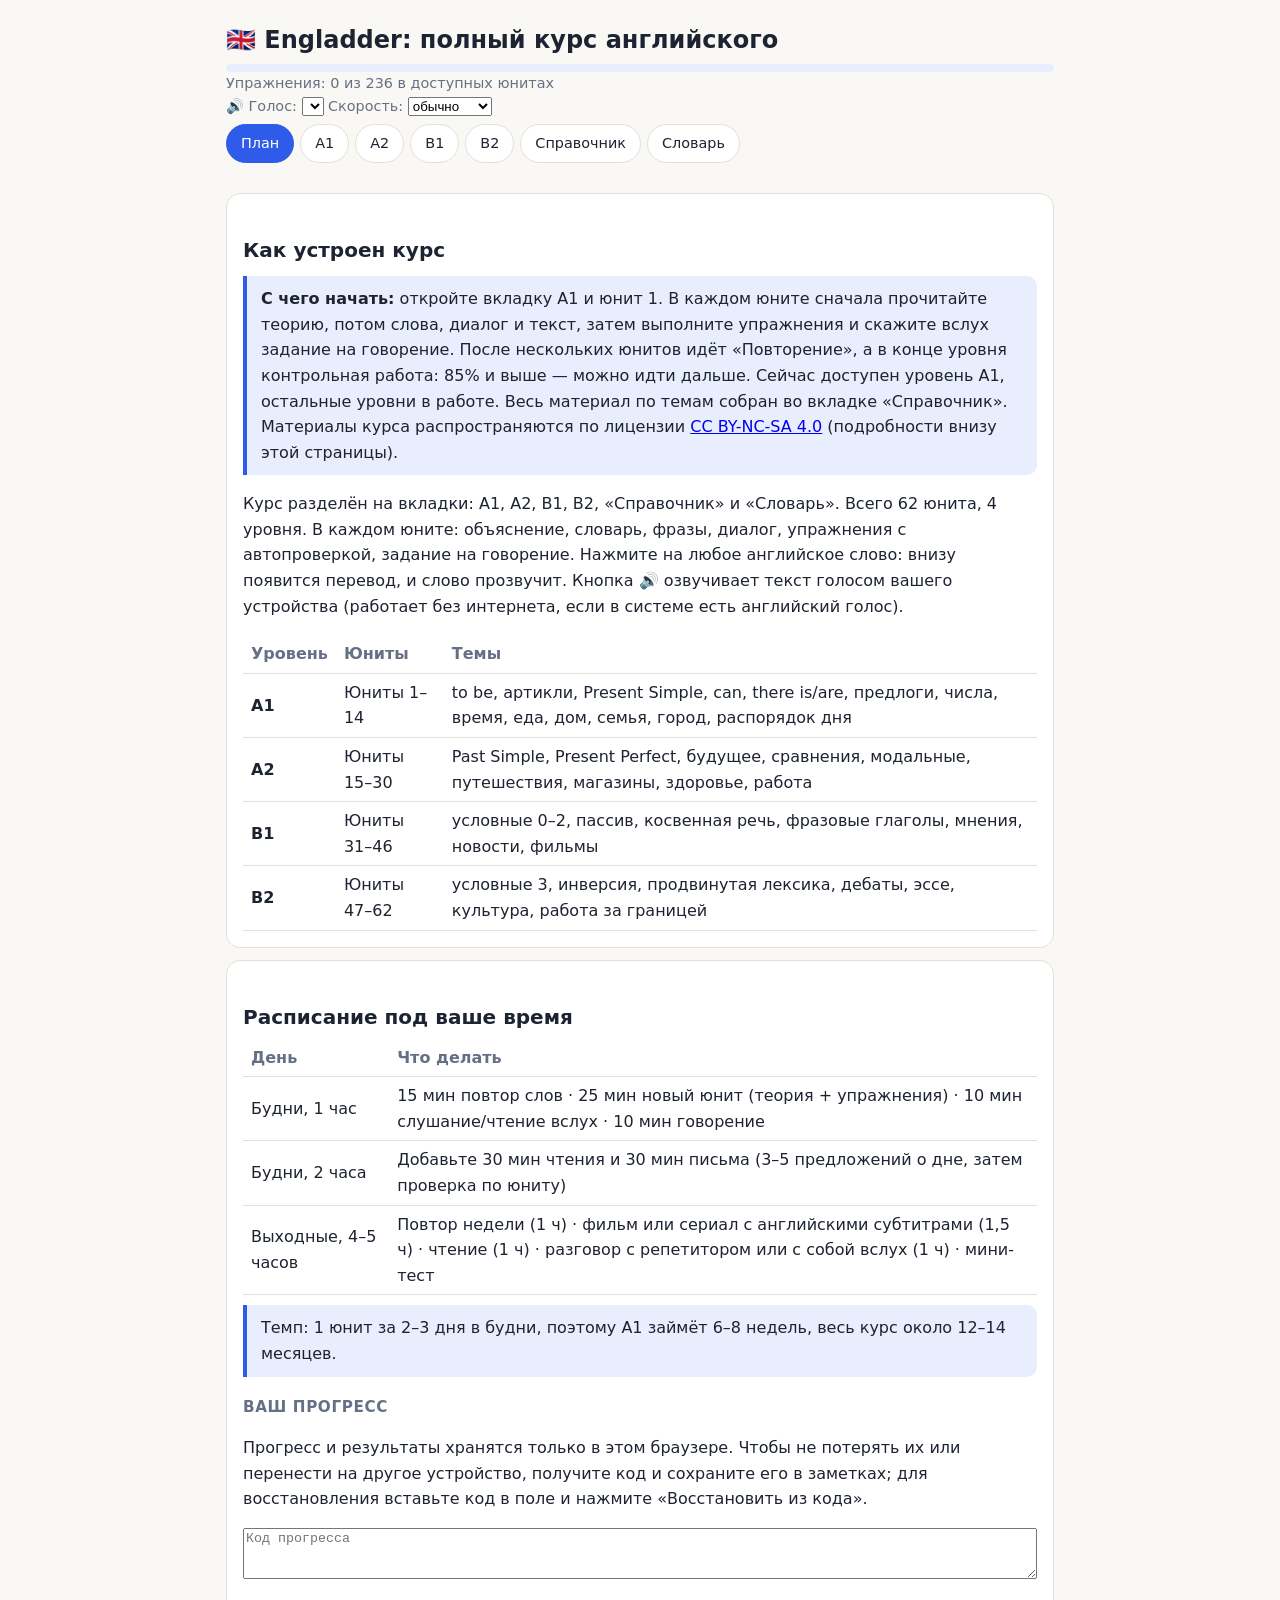
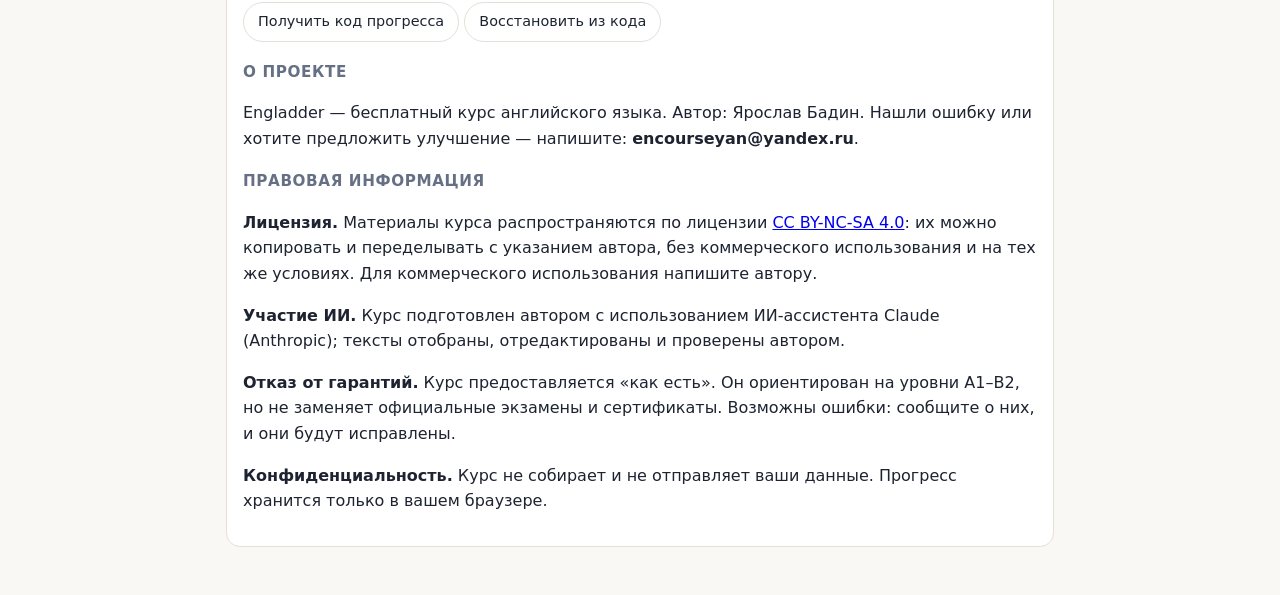
==== commit 71c8de8e: "Add files via upload" ====
--- a/index.html
+++ b/index.html
@@ -1,5 +1,5 @@
 <!DOCTYPE html>
-<!-- ЗАМЕТКА ДЛЯ CLAUDE (версия 0.1.18): проект Engladder. Структура: index.html (разметка) + css/styles.css + js/data.js (только данные) + js/app.js (логика). Порядок скриптов: data.js, затем app.js; обычные скрипты, не модули (должно открываться по file://). Правила и статус: COURSE_HANDOFF_*.md, журнал: COURSE_CHANGELOG.md. Править точечно (python replace с assert count==1), после правок node --check и course-qa-gate. -->
+<!-- ЗАМЕТКА ДЛЯ CLAUDE (версия 0.1.20): проект Engladder. Структура: index.html (разметка) + css/styles.css + js/data.js (только данные) + js/app.js (логика). Порядок скриптов: data.js, затем app.js; обычные скрипты, не модули (должно открываться по file://). Правила и статус: COURSE_HANDOFF_*.md, журнал: COURSE_CHANGELOG.md. Править точечно (python replace с assert count==1), после правок node --check и course-qa-gate. -->
 <html lang="ru"><head><meta charset="utf-8">
 <meta name="viewport" content="width=device-width, initial-scale=1, viewport-fit=cover">
 <title>Engladder: полный курс английского (офлайн)</title>
